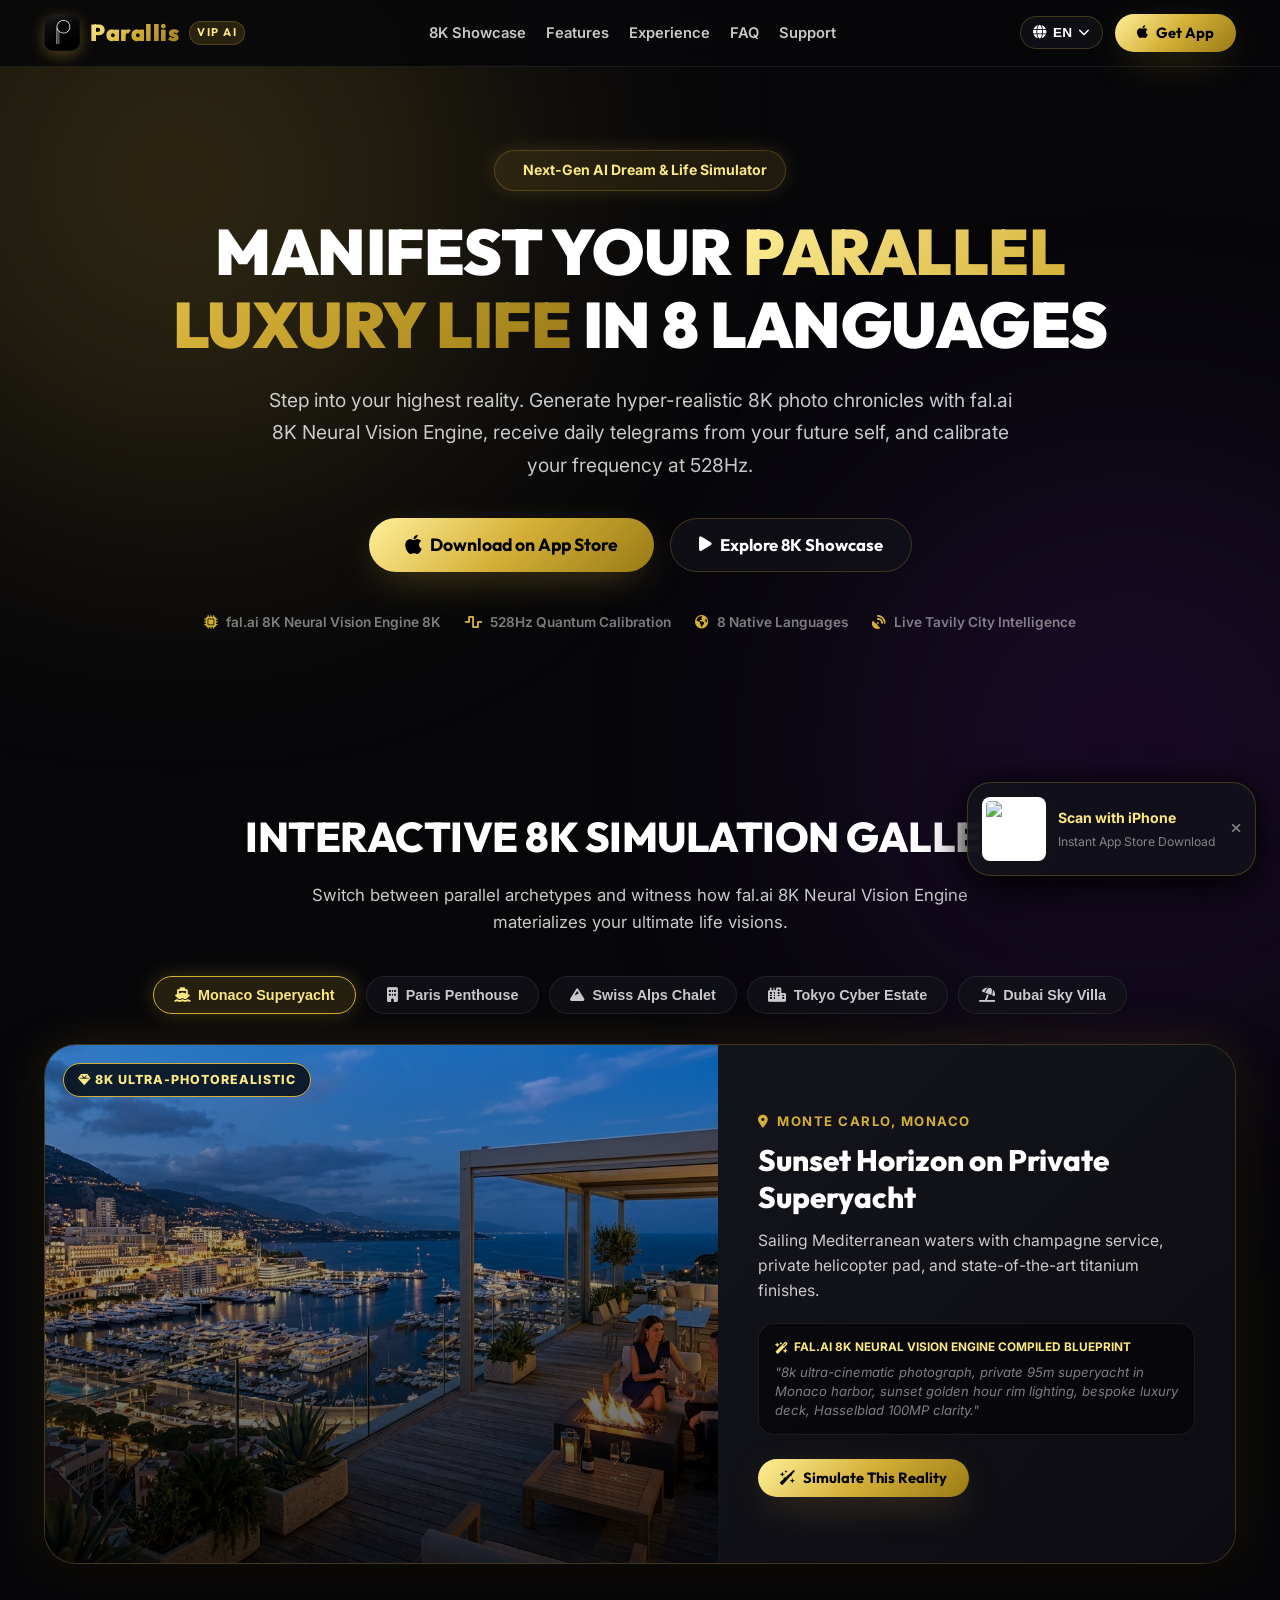
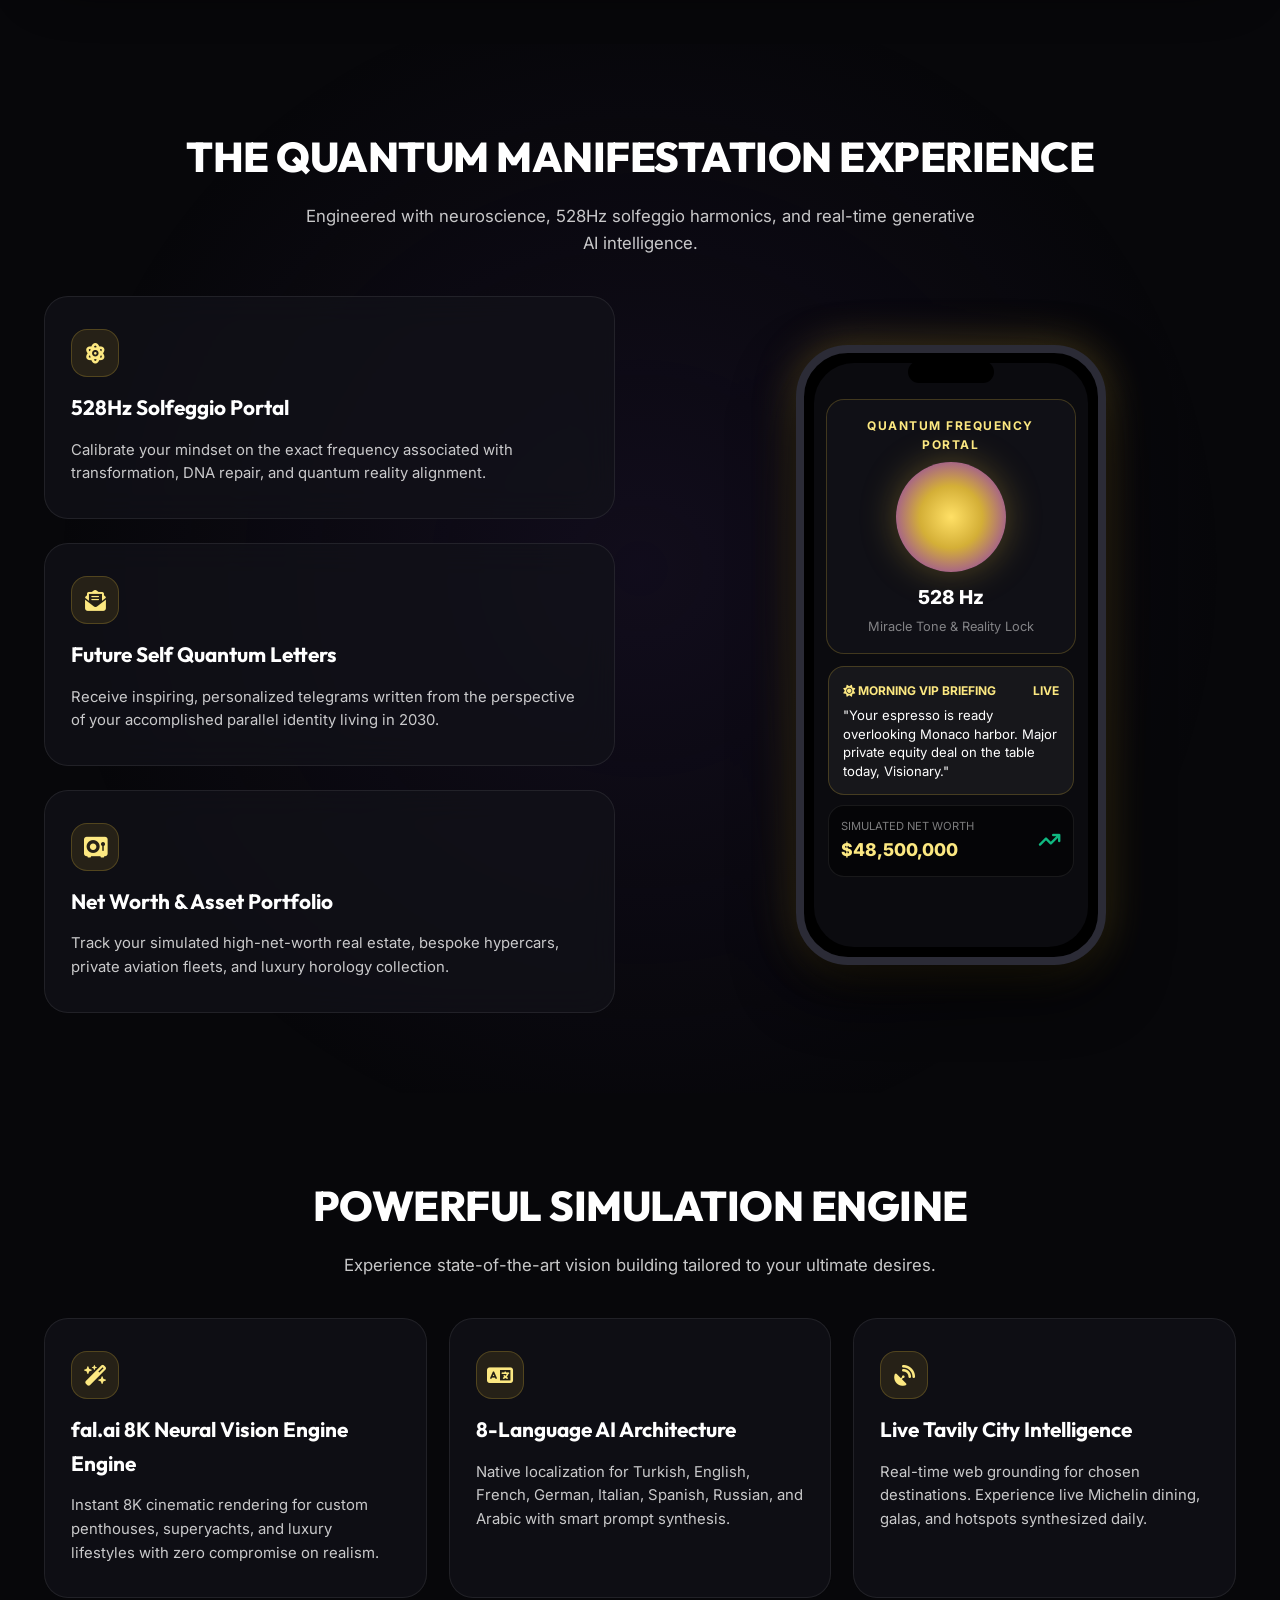
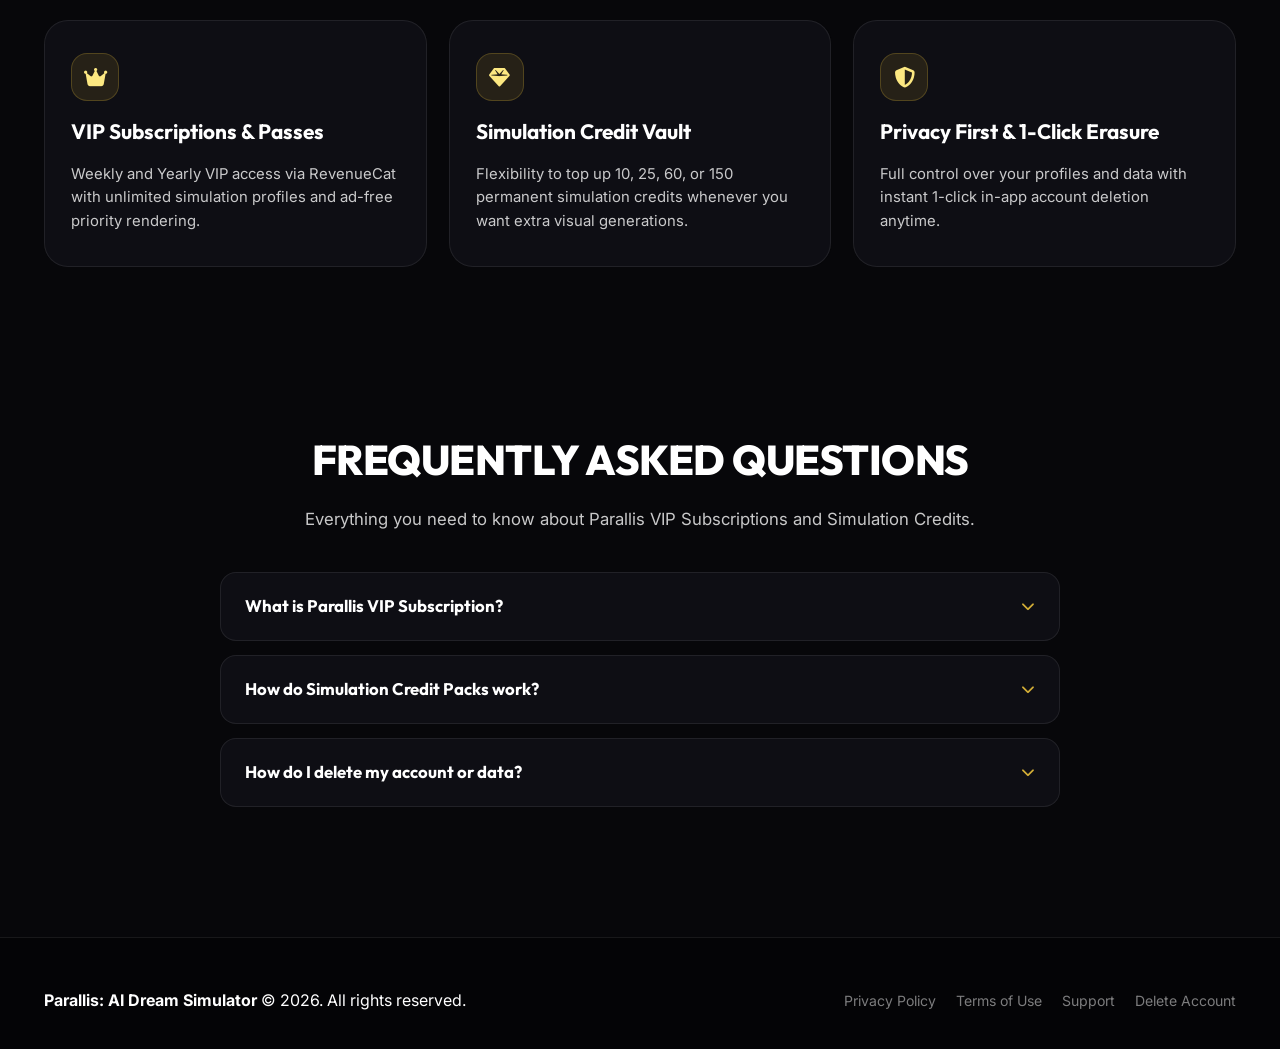
==== index.html @ acbfd2ad "fix(showcase): resolve unescaped quote syntax error and enable seamless 8K tab switching" ====
<!DOCTYPE html>
<html lang="en" id="html-root">
<head>
    <meta charset="UTF-8">
    <meta name="viewport" content="width=device-width, initial-scale=1.0">
    <meta name="tiktok-developers-site-verification" content="v9OdkHOTxzB3ZUgegV8G3WuGj8kKvDRr">
    <title>Parallis: AI Dream Simulator - Official Web Portal</title>
    <meta name="description" content="Parallis: AI Dream Simulator - Manifest your parallel luxury life in 8K using fal.ai 8K Neural Vision Engine, 528Hz quantum portal, and live city intelligence in 8 languages.">
    <link rel="stylesheet" href="style.css?v=5">
    <link rel="stylesheet" href="https://cdnjs.cloudflare.com/ajax/libs/font-awesome/6.4.0/css/all.min.css">
</head>
<body>

    <!-- 528Hz Interactive Quantum Canvas Background -->
    <canvas id="quantum-canvas"></canvas>

    <div class="bg-orb bg-orb-1"></div>
    <div class="bg-orb bg-orb-2"></div>

    <!-- Header Navigation -->
    <header>
        <div class="container">
            <div class="nav-wrapper">
                <a href="index.html" class="logo">
                    <img src="assets/images/app_icon.png" alt="Parallis Logo" class="logo-icon-img">
                    <span class="logo-badge">Parallis</span>
                    <span class="sub">VIP AI</span>
                </a>

                <ul class="nav-links">
                    <li><a href="#showcase" data-i18n="navShowcase">8K Showcase</a></li>
                    <li><a href="#features" data-i18n="navFeatures">Features</a></li>
                    <li><a href="#experience" data-i18n="navExperience">Experience</a></li>
                    <li><a href="#faq" data-i18n="navFaq">FAQ</a></li>
                    <li><a href="support.html" data-i18n="navSupport">Support</a></li>
                </ul>

                <div class="nav-right">
                    <!-- 8 Language Switcher Dropdown -->
                    <div class="lang-dropdown">
                        <button class="lang-btn" onclick="toggleLangMenu()" aria-label="Language Selector">
                            <i class="fa-solid fa-globe"></i>
                            <span id="current-lang-code">EN</span>
                            <i class="fa-solid fa-chevron-down" style="font-size: 0.72rem;"></i>
                        </button>
                        <div class="lang-menu" id="lang-menu">
                            <div class="lang-option" onclick="setLanguage('en')">🇺🇸 English</div>
                            <div class="lang-option" onclick="setLanguage('tr')">🇹🇷 Türkçe</div>
                            <div class="lang-option" onclick="setLanguage('fr')">🇫🇷 Français</div>
                            <div class="lang-option" onclick="setLanguage('de')">🇩🇪 Deutsch</div>
                            <div class="lang-option" onclick="setLanguage('it')">🇮🇹 Italiano</div>
                            <div class="lang-option" onclick="setLanguage('es')">🇪🇸 Español</div>
                            <div class="lang-option" onclick="setLanguage('ru')">🇷🇺 Русский</div>
                            <div class="lang-option" onclick="setLanguage('ar')">🇸🇦 العربية</div>
                        </div>
                    </div>

                    <a href="https://apps.apple.com/app/parallis/id6793040335" class="btn btn-gold">
                        <i class="fa-brands fa-apple"></i>
                        <span data-i18n="btnDownload">Get App</span>
                    </a>
                </div>
            </div>
        </div>
    </header>

    <!-- Hero Section -->
    <section class="hero">
        <div class="container">
            <div class="hero-badge">
                <i class="fa-solid fa-sparkles"></i>
                <span data-i18n="heroBadge">Next-Gen AI Dream & Life Simulator</span>
            </div>
            
            <h1>
                <span data-i18n="heroTitlePrefix">MANIFEST YOUR</span> 
                <span class="highlight" data-i18n="heroTitleHighlight">PARALLEL LUXURY LIFE</span> 
                <span data-i18n="heroTitleSuffix">IN 8 LANGUAGES</span>
            </h1>
            
            <p data-i18n="heroBody">
                Step into your highest reality. Generate hyper-realistic 8K photo chronicles with fal.ai 8K Neural Vision Engine, receive daily telegrams from your future self, and calibrate your frequency at 528Hz.
            </p>
            
            <div class="hero-cta-group">
                <a href="https://apps.apple.com/app/parallis/id6793040335" class="btn btn-gold" style="padding: 16px 36px; font-size: 1.1rem;">
                    <i class="fa-brands fa-apple" style="font-size: 1.4rem;"></i>
                    <span data-i18n="ctaDownload">Download on App Store</span>
                </a>
                <a href="#showcase" class="btn btn-glass" style="padding: 16px 28px; font-size: 1.05rem;">
                    <i class="fa-solid fa-play"></i>
                    <span data-i18n="ctaExplore">Explore 8K Showcase</span>
                </a>
            </div>

            <div class="hero-specs">
                <div class="spec-item">
                    <i class="fa-solid fa-microchip"></i>
                    <span>fal.ai 8K Neural Vision Engine 8K</span>
                </div>
                <div class="spec-item">
                    <i class="fa-solid fa-wave-square"></i>
                    <span data-i18n="specFrequency">528Hz Quantum Calibration</span>
                </div>
                <div class="spec-item">
                    <i class="fa-solid fa-earth-americas"></i>
                    <span data-i18n="specLanguages">8 Native Languages</span>
                </div>
                <div class="spec-item">
                    <i class="fa-solid fa-satellite-dish"></i>
                    <span data-i18n="specLive">Live Tavily City Intelligence</span>
                </div>
            </div>
        </div>
    </section>

    <!-- Interactive 8K AI Simulation Showcase -->
    <section id="showcase" class="section">
        <div class="container">
            <div class="section-title">
                <h2 data-i18n="showcaseHeading">INTERACTIVE 8K SIMULATION GALLERY</h2>
                <p data-i18n="showcaseSub">Switch between parallel archetypes and witness how fal.ai 8K Neural Vision Engine materializes your ultimate life visions.</p>
            </div>

            <!-- Showcase Tabs -->
            <div class="showcase-tabs">
                <button class="showcase-tab active" onclick="switchShowcase(0)">
                    <i class="fa-solid fa-ship"></i>
                    <span data-i18n="tabMonaco">Monaco Superyacht</span>
                </button>
                <button class="showcase-tab" onclick="switchShowcase(1)">
                    <i class="fa-solid fa-building"></i>
                    <span data-i18n="tabParis">Paris Penthouse</span>
                </button>
                <button class="showcase-tab" onclick="switchShowcase(2)">
                    <i class="fa-solid fa-mountain"></i>
                    <span data-i18n="tabSwiss">Swiss Alps Chalet</span>
                </button>
                <button class="showcase-tab" onclick="switchShowcase(3)">
                    <i class="fa-solid fa-city"></i>
                    <span data-i18n="tabTokyo">Tokyo Cyber Estate</span>
                </button>
                <button class="showcase-tab" onclick="switchShowcase(4)">
                    <i class="fa-solid fa-umbrella-beach"></i>
                    <span data-i18n="tabDubai">Dubai Sky Villa</span>
                </button>
            </div>

            <!-- Showcase Display Card -->
            <div class="showcase-display" id="showcase-display">
                <div class="showcase-image-wrapper">
                    <img id="showcase-img" src="assets/images/monaco_yacht.jpg" alt="8K Parallel Simulation">
                    <div class="showcase-image-overlay"></div>
                    <div class="showcase-badge-8k">
                        <i class="fa-solid fa-gem"></i> 8K ULTRA-PHOTOREALISTIC
                    </div>
                </div>

                <div class="showcase-content">
                    <div class="showcase-tag" id="showcase-tag">
                        <i class="fa-solid fa-location-dot"></i> <span>MONTE CARLO, MONACO</span>
                    </div>
                    <h3 id="showcase-title">Sunset Horizon on Private Superyacht</h3>
                    <p id="showcase-desc">Sailing Mediterranean waters with champagne service, private helicopter pad, and state-of-the-art titanium finishes.</p>
                    
                    <div class="showcase-prompt-box">
                        <div class="prompt-label">
                            <i class="fa-solid fa-wand-magic-sparkles"></i>
                            <span data-i18n="promptLabel">fal.ai 8K Neural Vision Engine Compiled Blueprint</span>
                        </div>
                        <div class="prompt-text" id="showcase-prompt">
                            "8k ultra-cinematic photograph, private 95m superyacht in Monaco harbor, sunset golden hour rim lighting, bespoke luxury deck, Hasselblad 100MP clarity."
                        </div>
                    </div>

                    <a href="https://apps.apple.com/app/parallis/id6793040335" class="btn btn-gold" style="align-self: flex-start;">
                        <i class="fa-solid fa-wand-sparkles"></i>
                        <span data-i18n="btnSimulateThis">Simulate This Reality</span>
                    </a>
                </div>
            </div>
        </div>
    </section>

    <!-- Experience & iPhone 16 Pro Mockup Section -->
    <section id="experience" class="section" style="background: radial-gradient(circle at center, rgba(30, 20, 50, 0.45) 0%, transparent 70%);">
        <div class="container">
            <div class="section-title">
                <h2 data-i18n="expHeading">THE QUANTUM MANIFESTATION EXPERIENCE</h2>
                <p data-i18n="expSub">Engineered with neuroscience, 528Hz solfeggio harmonics, and real-time generative AI intelligence.</p>
            </div>

            <div class="mockup-grid">
                <!-- Left Details -->
                <div class="mockup-info">
                    <div class="glass-card" style="margin-bottom: 24px;">
                        <div class="card-icon"><i class="fa-solid fa-atom"></i></div>
                        <h3 data-i18n="exp1Title">528Hz Solfeggio Portal</h3>
                        <p data-i18n="exp1Body">Calibrate your mindset on the exact frequency associated with transformation, DNA repair, and quantum reality alignment.</p>
                    </div>

                    <div class="glass-card" style="margin-bottom: 24px;">
                        <div class="card-icon"><i class="fa-solid fa-envelope-open-text"></i></div>
                        <h3 data-i18n="exp2Title">Future Self Quantum Letters</h3>
                        <p data-i18n="exp2Body">Receive inspiring, personalized telegrams written from the perspective of your accomplished parallel identity living in 2030.</p>
                    </div>

                    <div class="glass-card">
                        <div class="card-icon"><i class="fa-solid fa-vault"></i></div>
                        <h3 data-i18n="exp3Title">Net Worth & Asset Portfolio</h3>
                        <p data-i18n="exp3Body">Track your simulated high-net-worth real estate, bespoke hypercars, private aviation fleets, and luxury horology collection.</p>
                    </div>
                </div>

                <!-- Right iPhone 16 Pro Mockup Frame -->
                <div class="mockup-phone">
                    <div class="mockup-island"></div>
                    <div class="mockup-screen">
                        <div class="mockup-ui-card">
                            <div style="font-size: 0.75rem; font-weight: 700; color: var(--gold-light); letter-spacing: 1.5px; text-transform: uppercase;">
                                QUANTUM FREQUENCY PORTAL
                            </div>
                            <div class="mockup-portal-orb"></div>
                            <div style="font-size: 1.2rem; font-weight: 800; color: #FFFFFF; margin-top: 10px;">
                                528 Hz
                            </div>
                            <div style="font-size: 0.8rem; color: var(--text-muted); margin-top: 4px;">
                                Miracle Tone & Reality Lock
                            </div>
                        </div>

                        <div style="margin: 0 14px; background: rgba(255,255,255,0.05); border-radius: 16px; padding: 14px; border: 1px solid var(--border-gold);">
                            <div style="display: flex; align-items: center; justify-content: space-between; font-size: 0.75rem; color: var(--gold-light); font-weight: 700;">
                                <span><i class="fa-solid fa-sun"></i> MORNING VIP BRIEFING</span>
                                <span>LIVE</span>
                            </div>
                            <div style="font-size: 0.82rem; color: #FFFFFF; margin-top: 6px; line-height: 1.4;">
                                "Your espresso is ready overlooking Monaco harbor. Major private equity deal on the table today, Visionary."
                            </div>
                        </div>

                        <div style="margin: 10px 14px 0; background: rgba(0,0,0,0.5); border-radius: 16px; padding: 12px; border: 1px solid var(--border-subtle); display: flex; align-items: center; justify-content: space-between;">
                            <div>
                                <div style="font-size: 0.7rem; color: var(--text-muted);">SIMULATED NET WORTH</div>
                                <div style="font-size: 1.1rem; font-weight: 800; color: var(--gold-light);">$48,500,000</div>
                            </div>
                            <i class="fa-solid fa-arrow-trend-up" style="color: #10B981; font-size: 1.2rem;"></i>
                        </div>
                    </div>
                </div>
            </div>
        </div>
    </section>

    <!-- Features Bento Grid -->
    <section id="features" class="section">
        <div class="container">
            <div class="section-title">
                <h2 data-i18n="featuresHeading">POWERFUL SIMULATION ENGINE</h2>
                <p data-i18n="featuresSub">Experience state-of-the-art vision building tailored to your ultimate desires.</p>
            </div>

            <div class="bento-grid">
                <div class="glass-card">
                    <div class="card-icon"><i class="fa-solid fa-wand-magic-sparkles"></i></div>
                    <h3 data-i18n="f1Title">fal.ai 8K Neural Vision Engine Engine</h3>
                    <p data-i18n="f1Body">Instant 8K cinematic rendering for custom penthouses, superyachts, and luxury lifestyles with zero compromise on realism.</p>
                </div>

                <div class="glass-card">
                    <div class="card-icon"><i class="fa-solid fa-language"></i></div>
                    <h3 data-i18n="f2Title">8-Language AI Architecture</h3>
                    <p data-i18n="f2Body">Native localization for Turkish, English, French, German, Italian, Spanish, Russian, and Arabic with smart prompt synthesis.</p>
                </div>

                <div class="glass-card">
                    <div class="card-icon"><i class="fa-solid fa-satellite-dish"></i></div>
                    <h3 data-i18n="f3Title">Live Tavily City Intelligence</h3>
                    <p data-i18n="f3Body">Real-time web grounding for chosen destinations. Experience live Michelin dining, galas, and hotspots synthesized daily.</p>
                </div>

                <div class="glass-card">
                    <div class="card-icon"><i class="fa-solid fa-crown"></i></div>
                    <h3 data-i18n="f4Title">VIP Subscriptions & Passes</h3>
                    <p data-i18n="f4Body">Weekly and Yearly VIP access via RevenueCat with unlimited simulation profiles and ad-free priority rendering.</p>
                </div>

                <div class="glass-card">
                    <div class="card-icon"><i class="fa-solid fa-gem"></i></div>
                    <h3 data-i18n="f5Title">Simulation Credit Vault</h3>
                    <p data-i18n="f5Body">Flexibility to top up 10, 25, 60, or 150 permanent simulation credits whenever you want extra visual generations.</p>
                </div>

                <div class="glass-card">
                    <div class="card-icon"><i class="fa-solid fa-shield-halved"></i></div>
                    <h3 data-i18n="f6Title">Privacy First & 1-Click Erasure</h3>
                    <p data-i18n="f6Body">Full control over your profiles and data with instant 1-click in-app account deletion anytime.</p>
                </div>
            </div>
        </div>
    </section>

    <!-- FAQ Accordion -->
    <section id="faq" class="section">
        <div class="container">
            <div class="section-title">
                <h2 data-i18n="faqHeading">FREQUENTLY ASKED QUESTIONS</h2>
                <p data-i18n="faqSub">Everything you need to know about Parallis VIP Subscriptions and Simulation Credits.</p>
            </div>

            <div class="faq-list">
                <div class="faq-item" onclick="toggleFaq(this)">
                    <div class="faq-question">
                        <span data-i18n="q1">What is Parallis VIP Subscription?</span>
                        <i class="fa-solid fa-chevron-down faq-icon"></i>
                    </div>
                    <div class="faq-answer" data-i18n="a1">
                        Parallis VIP unlocks unlimited simulation profiles, ad-free experience, priority AI rendering with fal.ai 8K Neural Vision Engine, and exclusive luxury story text packs. Subscriptions auto-renew weekly or yearly and can be cancelled anytime via your Apple ID Settings.
                    </div>
                </div>

                <div class="faq-item" onclick="toggleFaq(this)">
                    <div class="faq-question">
                        <span data-i18n="q2">How do Simulation Credit Packs work?</span>
                        <i class="fa-solid fa-chevron-down faq-icon"></i>
                    </div>
                    <div class="faq-answer" data-i18n="a2">
                        Credit packs (10, 25, 60, or 150 credits) are consumable top-ups that never expire. You can use them anytime to produce extra high-resolution 8K AI vision scenes.
                    </div>
                </div>

                <div class="faq-item" onclick="toggleFaq(this)">
                    <div class="faq-question">
                        <span data-i18n="q3">How do I delete my account or data?</span>
                        <i class="fa-solid fa-chevron-down faq-icon"></i>
                    </div>
                    <div class="faq-answer" data-i18n="a3">
                        You can delete your account and all associated profiles instantly in the app under Profile -> Delete Account, or submit a request on our Delete Account web page.
                    </div>
                </div>
            </div>
        </div>
    </section>

    <!-- Desktop QR Code Scanner Widget -->
    <div class="qr-floating-box" id="qr-box">
        <img src="https://api.qrserver.com/v1/create-qr-code/?size=150x150&data=https://apps.apple.com/app/parallis/id6793040335" alt="App Store QR" class="qr-code-img">
        <div class="qr-info">
            <h4 data-i18n="qrHeading">Scan with iPhone</h4>
            <p data-i18n="qrSub">Instant App Store Download</p>
        </div>
        <div class="qr-close" onclick="document.getElementById('qr-box').style.display='none'"><i class="fa-solid fa-xmark"></i></div>
    </div>

    <!-- Footer -->
    <footer>
        <div class="container">
            <div class="footer-wrapper">
                <div>
                    <strong>Parallis: AI Dream Simulator</strong> &copy; 2026. All rights reserved.
                </div>

                <ul class="footer-links">
                    <li><a href="privacy.html" data-i18n="navPrivacy">Privacy Policy</a></li>
                    <li><a href="terms.html" data-i18n="navTerms">Terms of Use</a></li>
                    <li><a href="support.html" data-i18n="navSupport">Support</a></li>
                    <li><a href="delete-account.html" data-i18n="navDelete">Delete Account</a></li>
                </ul>
            </div>
        </div>
    </footer>

    <!-- Interactive Scripts & 8 Languages Matrix -->
    <script>
        // Localized 8K Showcase Data across 8 Languages
        const localizedShowcase = {
            "en": [
                        {
                                    "img": "assets/images/monaco_yacht.jpg",
                                    "tag": "MONTE CARLO, MONACO",
                                    "title": "Sunset Horizon on Private Superyacht",
                                    "desc": "Sailing Mediterranean waters with champagne service, private helicopter pad, and state-of-the-art titanium finishes.",
                                    "prompt": "\"8k ultra-cinematic photograph, private 95m superyacht in Monaco harbor, sunset golden hour rim lighting, bespoke luxury deck, Hasselblad 100MP clarity.\""
                        },
                        {
                                    "img": "assets/images/paris_penthouse.jpg",
                                    "tag": "PARIS, FRANCE",
                                    "title": "Eiffel View Penthouse Terrace",
                                    "desc": "Waking up to panoramic Parisian rooftop horizons, custom marble fireplaces, and bespoke designer furniture.",
                                    "prompt": "\"8k architectural masterpiece, luxury penthouse terrace overlooking Eiffel tower at dusk, warm ambient interior illumination, hyper-realistic fal.ai detail.\""
                        },
                        {
                                    "img": "assets/images/swiss_chalet.jpg",
                                    "tag": "ZERMATT, SWITZERLAND",
                                    "title": "Matterhorn Peak Private Alpine Chalet",
                                    "desc": "Cozy wood-fired hearths, infinity hot tub overlooking snowy alpine peaks, and private ski-in helicopter hangar.",
                                    "prompt": "\"8k photorealistic alpine estate in Zermatt, glowing glass architecture against snowy Matterhorn mountain, ultra-crisp atmospheric mist.\""
                        },
                        {
                                    "img": "assets/images/tokyo_estate.jpg",
                                    "tag": "SHIBUYA, TOKYO",
                                    "title": "Cyberpunk Tech Founder Sky Suite",
                                    "desc": "Floor-to-ceiling glass looking down onto vibrant Tokyo neon lights, high-frequency quantum workstations, and minimalist bonsai zen gardens.",
                                    "prompt": "\"8k futuristic penthouse in Tokyo skyline, neon reflections on wet glass, luxury minimalist billionaire interior, sharp Hasselblad color science.\""
                        },
                        {
                                    "img": "assets/images/dubai_villa.jpg",
                                    "tag": "PALM JUMEIRAH, DUBAI",
                                    "title": "Ultra-Luxury Waterfront Sky Estate",
                                    "desc": "Private white sand coastline, cantilevered infinity pools, and rare supercar showroom built into the living pavilion.",
                                    "prompt": "\"8k ultra-luxury Palm Jumeirah villa, crystal blue gulf waters, modern organic architecture, golden sun reflections, 100MP photorealism.\""
                        }
            ],
            "tr": [
                        {
                                    "img": "assets/images/monaco_yacht.jpg",
                                    "tag": "MONTE CARLO, MONAKO",
                                    "title": "Özel Süperyatta Gün Batımı Seyri",
                                    "desc": "Akdeniz sularında özel helikopter pisti, şampanya servisi ve titanyum işçilikle donatılmış lüks süperyat yolculuğu.",
                                    "prompt": "\"8k ultra-sinematik fotoğraf, Monako limanında 95 metrelik özel süperyat, altın saat gün batımı ışığı, fal.ai 8K Sinematik Motoru kusursuzluğu.\""
                        },
                        {
                                    "img": "assets/images/paris_penthouse.jpg",
                                    "tag": "PARİS, FRANSA",
                                    "title": "Eyfel Manzaralı Çatı Katı Terası",
                                    "desc": "Paris silüetine uyanan panoramik çatı katı, özel mermer şömineler ve kişiye özel tasarım mobilyalar.",
                                    "prompt": "\"8k mimari şaheser, gün batımında Eyfel kulesine bakan lüks penthouse terası, sıcak iç aydınlatma, fal.ai ultra detay.\""
                        },
                        {
                                    "img": "assets/images/swiss_chalet.jpg",
                                    "tag": "ZERMATT, İSVİÇRE",
                                    "title": "Matterhorn Zirvesi Özel Alpler Şatosu",
                                    "desc": "Karlı zirvelere bakan sonsuzluk jakuzisi, sıcak şömine salonu ve helikopter iniş pistli özel kış köşkü.",
                                    "prompt": "\"8k foto-gerçekçi Zermatt dağ köşkü, karlı Matterhorn dağı manzaralı parıldayan cam mimari, kristal berraklık.\""
                        },
                        {
                                    "img": "assets/images/tokyo_estate.jpg",
                                    "tag": "SHIBUYA, TOKYO",
                                    "title": "Teknoloji Lideri Siber Rezidansı",
                                    "desc": "Tokyo neon ışıklarına bakan cam kule, yüksek frekanslı çalışma istasyonları ve minimalist zen bahçeleri.",
                                    "prompt": "\"8k fütüristik Tokyo penthouse dairesi, ıslak camda neon yansımaları, lüks minimalist milyarder iç mekanı.\""
                        },
                        {
                                    "img": "assets/images/dubai_villa.jpg",
                                    "tag": "PALM JUMEIRAH, DUBAİ",
                                    "title": "Sahil Kıyısında Ultra-Lüks Sky Villa",
                                    "desc": "Özel beyaz kum sahili, cam tabanlı sonsuzluk havuzları ve salona entegre süper araba vitrini.",
                                    "prompt": "\"8k ultra-lüks Palm Jumeirah villası, berrak turkuaz körfez suları, modern organik mimari, 100MP netlik.\""
                        }
            ],
            "fr": [
                        {
                                    "img": "assets/images/monaco_yacht.jpg",
                                    "tag": "MONTE CARLO, MONACO",
                                    "title": "Coucher de Soleil sur Superyacht Privé",
                                    "desc": "Navigation en Méditerranée avec héliport privé, service de champagne et finitions en titane sur mesure.",
                                    "prompt": "\"8k photographie ultra-cinématographique, superyacht de 95 m dans le port de Monaco, lumière dorée au coucher du soleil.\""
                        },
                        {
                                    "img": "assets/images/paris_penthouse.jpg",
                                    "tag": "PARIS, FRANCE",
                                    "title": "Terrasse Penthouse Vue Tour Eiffel",
                                    "desc": "Réveil face aux toits de Paris, cheminées en marbre et mobilier design d'exception.",
                                    "prompt": "\"8k chef-d'œuvre architectural, terrasse penthouse de luxe dominant la tour Eiffel au crépuscule, détails fal.ai.\""
                        },
                        {
                                    "img": "assets/images/swiss_chalet.jpg",
                                    "tag": "ZERMATT, SUISSE",
                                    "title": "Chalet Alpin Privé au Mont Cervin",
                                    "desc": "Jacuzzi à débordement face aux sommets enneigés, feu de bois chaleureux et héliport privé.",
                                    "prompt": "\"8k domaine alpin photoréaliste à Zermatt, architecture de verre scintillante devant le mont Cervin.\""
                        },
                        {
                                    "img": "assets/images/tokyo_estate.jpg",
                                    "tag": "SHIBUYA, TOKYO",
                                    "title": "Sky Suite Fondateur Cyberpunk",
                                    "desc": "Baies vitrées panoramiques sur les néons de Tokyo, stations quantiques et jardins zen minimalistes.",
                                    "prompt": "\"8k penthouse futuriste à Tokyo, reflets néon sur verre mouillé, design intérieur milliardaire ultra-épuré.\""
                        },
                        {
                                    "img": "assets/images/dubai_villa.jpg",
                                    "tag": "PALM JUMEIRAH, DUBAÏ",
                                    "title": "Domaine Céleste Ultra-Luxe en Front de Mer",
                                    "desc": "Plage privée de sable blanc, piscines à débordement suspendues et showroom pour supercars intégré.",
                                    "prompt": "\"8k villa ultra-luxe Palm Jumeirah, eaux turquoise cristallines, architecture organique moderne.\""
                        }
            ],
            "de": [
                        {
                                    "img": "assets/images/monaco_yacht.jpg",
                                    "tag": "MONTE CARLO, MONACO",
                                    "title": "Sonnenuntergang auf Privater Superyacht",
                                    "desc": "Kreuzfahrt im Mittelmeer mit Champagnerservice, Hubschrauberlandeplatz und maßgefertigten Titan-Details.",
                                    "prompt": "\"8k ultra-kinematische Fotografie, 95-Meter-Superyacht im Hafen von Monaco, goldenes Abendlicht.\""
                        },
                        {
                                    "img": "assets/images/paris_penthouse.jpg",
                                    "tag": "PARIS, FRANKREICH",
                                    "title": "Penthouse-Terrasse mit Eiffelturmblick",
                                    "desc": "Aufwachen mit Panoramablick über die Dächer von Paris, Marmorkaminen und exklusiven Designermöbeln.",
                                    "prompt": "\"8k architektonisches Meisterwerk, Luxus-Penthouse mit Blick auf den Eiffelturm in der Dämmerung.\""
                        },
                        {
                                    "img": "assets/images/swiss_chalet.jpg",
                                    "tag": "ZERMATT, SCHWEIZ",
                                    "title": "Privates Alpenchalet am Matterhorn",
                                    "desc": "Infinity-Whirlpool mit Blick auf verschneite Alpengipfel, offener Kamin und privater Helikopterhangar.",
                                    "prompt": "\"8k fotorealistisches Alpenanwesen in Zermatt, leuchtende Glasarchitektur vor dem verschneiten Matterhorn.\""
                        },
                        {
                                    "img": "assets/images/tokyo_estate.jpg",
                                    "tag": "SHIBUYA, TOKIO",
                                    "title": "Cyberpunk Tech-Gründer Sky Suite",
                                    "desc": "Bodentiefe Fenster mit Blick auf die Neonlichter Tokios, Quanten-Workstations und minimalistische Zen-Gärten.",
                                    "prompt": "\"8k futuristisches Penthouse in der Skyline von Tokio, Neonreflexionen auf nassem Glas, Milliardärs-Interieur.\""
                        },
                        {
                                    "img": "assets/images/dubai_villa.jpg",
                                    "tag": "PALM JUMEIRAH, DUBAI",
                                    "title": "Ultra-Luxus Sky-Anwesen am Wasser",
                                    "desc": "Privater weißer Sandstrand, freitragende Infinity-Pools und integrierter Supersportwagen-Showroom.",
                                    "prompt": "\"8k Ultra-Luxus-Villa auf Palm Jumeirah, kristallklares Wasser, moderne organische Architektur.\""
                        }
            ],
            "it": [
                        {
                                    "img": "assets/images/monaco_yacht.jpg",
                                    "tag": "MONTE CARLO, MONACO",
                                    "title": "Tramonto su Superyacht Privato",
                                    "desc": "Navigazione nel Mediterraneo con servizio champagne, eliporto privato e dettagli in titanio su misura.",
                                    "prompt": "\"8k fotografia ultra-cinematografica, superyacht di 95 metri nel porto di Monaco, luce dorata del tramonto.\""
                        },
                        {
                                    "img": "assets/images/paris_penthouse.jpg",
                                    "tag": "PARIGI, FRANCIA",
                                    "title": "Terrazza Attico Vista Torre Eiffel",
                                    "desc": "Risveglio con vista panoramica sui tetti parigini, caminetti in marmo e arredi firmati su misura.",
                                    "prompt": "\"8k capolavoro architettonico, terrazza attico di lusso affacciata sulla Torre Eiffel al crepuscolo.\""
                        },
                        {
                                    "img": "assets/images/swiss_chalet.jpg",
                                    "tag": "ZERMATT, SVIZZERA",
                                    "title": "Chalet Alpino Privato al Cervino",
                                    "desc": "Idromassaggio a sfioro sulle vette innevate, camino a legna e hangar privato per elicotteri.",
                                    "prompt": "\"8k tenuta alpina fotorealistica a Zermatt, architettura in vetro scintillante davanti al Cervino.\""
                        },
                        {
                                    "img": "assets/images/tokyo_estate.jpg",
                                    "tag": "SHIBUYA, TOKYO",
                                    "title": "Sky Suite Cyberpunk Tech Founder",
                                    "desc": "Vetri a tutta altezza sulle luci al neon di Tokyo, postazioni quantistiche e giardini zen minimalisti.",
                                    "prompt": "\"8k attico futuristico nello skyline di Tokyo, riflessi al neon su vetro bagnato, interni di lusso.\""
                        },
                        {
                                    "img": "assets/images/dubai_villa.jpg",
                                    "tag": "PALM JUMEIRAH, DUBAI",
                                    "title": "Tenuta Sky Ultra-Lusso Fronte Mare",
                                    "desc": "Spiaggia privata di sabbia bianca, piscine a sfioro a sbalzo e showroom per supercar integrato.",
                                    "prompt": "\"8k villa ultra-lusso Palm Jumeirah, acque cristalline del golfo, architettura organica moderna.\""
                        }
            ],
            "es": [
                        {
                                    "img": "assets/images/monaco_yacht.jpg",
                                    "tag": "MONTE CARLO, MÓNACO",
                                    "title": "Atardecer en Superyate Privado",
                                    "desc": "Navegación por el Mediterráneo con servicio de champán, helipuerto privado y acabados de titanio personalizados.",
                                    "prompt": "\"8k fotografía ultra-cinematográfica, superyate de 95m en el puerto de Mónaco, luz dorada al atardecer.\""
                        },
                        {
                                    "img": "assets/images/paris_penthouse.jpg",
                                    "tag": "PARÍS, FRANCIA",
                                    "title": "Terraza Ático con Vista a la Torre Eiffel",
                                    "desc": "Amanecer con vistas panorámicas a los tejados parisinos, chimeneas de mármol y muebles de diseño exclusivo.",
                                    "prompt": "\"8k obra maestra arquitectónica, terraza de ático de lujo con vistas a la Torre Eiffel al anochecer.\""
                        },
                        {
                                    "img": "assets/images/swiss_chalet.jpg",
                                    "tag": "ZERMATT, SUIZA",
                                    "title": "Chalet Alpino Privado en el Matterhorn",
                                    "desc": "Jacuzzi infinito con vistas a cumbres nevadas, cálida chimenea de leña y hangar privado de helicópteros.",
                                    "prompt": "\"8k propiedad alpina fotorrealista en Zermatt, arquitectura de cristal brillante frente al Matterhorn.\""
                        },
                        {
                                    "img": "assets/images/tokyo_estate.jpg",
                                    "tag": "SHIBUYA, TOKIO",
                                    "title": "Sky Suite Cyberpunk para Fundadores Tech",
                                    "desc": "Ventanales de suelo a techo sobre las luces de neón de Tokio, estaciones cuánticas y jardines zen minimalistas.",
                                    "prompt": "\"8k ático futurista en el horizonte de Tokio, reflejos de neón en cristal mojado, interiorismo multimillonario.\""
                        },
                        {
                                    "img": "assets/images/dubai_villa.jpg",
                                    "tag": "PALM JUMEIRAH, DUBÁI",
                                    "title": "Sky Estate de Ultra-Lujo Frente al Mar",
                                    "desc": "Playa privada de arena blanca, piscinas infinitas voladizas y sala de exposición de superdeportivos integrada.",
                                    "prompt": "\"8k villa de ultra-lujo en Palm Jumeirah, aguas cristalinas del golfo, arquitectura orgánica moderna.\""
                        }
            ],
            "ru": [
                        {
                                    "img": "assets/images/monaco_yacht.jpg",
                                    "tag": "МОНТЕ-КАРЛО, МОНАКО",
                                    "title": "Закат на частной суперъяхте",
                                    "desc": "Круиз по Средиземному морю с шампанским, вертолетной площадкой и титановой отделкой ручной работы.",
                                    "prompt": "\"8k ультра-кинематографичная фотография, 95-метровая суперъяхта в гавани Монако, золотой закатный свет.\""
                        },
                        {
                                    "img": "assets/images/paris_penthouse.jpg",
                                    "tag": "ПАРИЖ, ФРАНЦИЯ",
                                    "title": "Терраса пентхауса с видом на Эйфелеву башню",
                                    "desc": "Панорама парижских крыш на рассвете, мраморные камины и эксклюзивная дизайнерская мебель.",
                                    "prompt": "\"8k архитектурный шедевр, роскошная терраса с видом на Эйфелеву башню в сумерках, детализация fal.ai.\""
                        },
                        {
                                    "img": "assets/images/swiss_chalet.jpg",
                                    "tag": "ЦЕРМАТТ, ШВЕЙЦАРИЯ",
                                    "title": "Альпийское шале с видом на Маттерхорн",
                                    "desc": "Панорамное джакузи с видом на заснеженные пики, уютный дровяной камин и вертолетный ангар.",
                                    "prompt": "\"8k фотореалистичное альпийское поместье в Церматте, стеклянная архитектура на фоне горы Маттерхорн.\""
                        },
                        {
                                    "img": "assets/images/tokyo_estate.jpg",
                                    "tag": "СИБУЯ, ТОКИО",
                                    "title": "Киберпанк скай-сьют IT-лидера",
                                    "desc": "Панорамные окна на неоновый Токио, квантовые рабочие станции и минималистичный сад камней дзен.",
                                    "prompt": "\"8k футуристичный пентхаус в Токио, отражения неона на мокром стекле, роскошный интерьер миллиардера.\""
                        },
                        {
                                    "img": "assets/images/dubai_villa.jpg",
                                    "tag": "ПАЛЬМА ДЖУМЕЙРА, ДУБАЙ",
                                    "title": "Ультрароскошное поместье на берегу залива",
                                    "desc": "Частный пляж с белым песком, консольные пейзажные бассейны и встроенный подиум для суперкаров.",
                                    "prompt": "\"8k ультрароскошная вилла на Palm Jumeirah, кристальные воды залива, современная биоморфная архитектура.\""
                        }
            ],
            "ar": [
                        {
                                    "img": "assets/images/monaco_yacht.jpg",
                                    "tag": "مونتي كارلو، موناكو",
                                    "title": "غروب الشمس على متن يخت فائق خاص",
                                    "desc": "إبحار في مياه البحر الأبيض المتوسط مع مهبط مروحيات خاص وخدمة كبار الشخصيات وتشطيبات تيتانيوم فاخرة.",
                                    "prompt": "\"8k لقطة سينمائية فائقة، يخت فائق بطول 95 متراً في ميناء موناكو، إضاءة ذهبية ساحرة لغروب الشمس.\""
                        },
                        {
                                    "img": "assets/images/paris_penthouse.jpg",
                                    "tag": "باريس، فرنسا",
                                    "title": "شرفة بنتهاوس بإطلالة برج إيفل",
                                    "desc": "استيقاظ بانورامي على أفق باريس مع مدافئ رخامية مخصصة وأثاث مصمم خصيصاً.",
                                    "prompt": "\"8k تحفة معمارية، شرفة بنتهاوس فاخرة تطل على برج إيفل وقت الغسق، تفاصيل fal.ai فائقة الواقعية.\""
                        },
                        {
                                    "img": "assets/images/swiss_chalet.jpg",
                                    "tag": "زيرمات، سويسرا",
                                    "title": "شاليه ألب خاص في قمة ماترهورن",
                                    "desc": "جاكوزي لا متناهٍ يطل على القمم المغطاة بالثلوج، ومدفأة حطب دافئة ومهبط مروحيات خاص للتزلج.",
                                    "prompt": "\"8k قصر جبلي فوتوغرافي في زيرمات، هندسة زجاجية متألقة أمام جبل ماترهورن الثلجي.\""
                        },
                        {
                                    "img": "assets/images/tokyo_estate.jpg",
                                    "tag": "شيبويا، طوكيو",
                                    "title": "جناح سماوي سيبراني لمؤسس التكنولوجيا",
                                    "desc": "نوافذ زجاجية ممتدة على أضواء نيون طوكيو، ومحطات عمل كمومية، وحدائق زن يابانية مصغرة.",
                                    "prompt": "\"8k بنتهاوس مستقبلي في أفق طوكيو، انعكاسات نيون على الزجاج، تصميم داخلي فاره للمليارديرات.\""
                        },
                        {
                                    "img": "assets/images/dubai_villa.jpg",
                                    "tag": "نخلة جميرا، دبي",
                                    "title": "قصر سماوي فائق الفخامة على الواجهة البحرية",
                                    "desc": "شاطئ رملي أبيض خاص، ومسابح لا متناهية معلقة، ومعرض سيارات خارقة مدمج في الصالون الرئيسي.",
                                    "prompt": "\"8k فيلا فائقة الفخامة في نخلة جميرا، مياه خليج فيروزية صافية، هندسة معمارية عضوية حديثة.\""
                        }
            ]
};

        let currentShowcaseIndex = 0;

        function getActiveLang() {
            return document.getElementById('html-root').getAttribute('lang') || 'en';
        }

        function switchShowcase(index) {
            currentShowcaseIndex = index;
            const tabs = document.querySelectorAll('.showcase-tab');
            tabs.forEach((tab, i) => {
                if (i === index) tab.classList.add('active');
                else tab.classList.remove('active');
            });

            const lang = getActiveLang();
            const list = localizedShowcase[lang] || localizedShowcase['en'];
            const data = list[index];

            const imgEl = document.getElementById('showcase-img');
            imgEl.style.opacity = '0';
            setTimeout(() => {
                imgEl.src = data.img;
                document.getElementById('showcase-tag').innerHTML = `<i class="fa-solid fa-location-dot"></i> <span>${data.tag}</span>`;
                document.getElementById('showcase-title').innerText = data.title;
                document.getElementById('showcase-desc').innerText = data.desc;
                document.getElementById('showcase-prompt').innerText = data.prompt;
                imgEl.style.opacity = '1';
            }, 180);
        }

        for (let i = 0; i < 45; i++) {
            particles.push(new QuantumParticle());
        }

        function animateCanvas() {
            ctx.clearRect(0, 0, width, height);
            for (let i = 0; i < particles.length; i++) {
                particles[i].update();
                particles[i].draw();
                for (let j = i + 1; j < particles.length; j++) {
                    const dx = particles[i].x - particles[j].x;
                    const dy = particles[i].y - particles[j].y;
                    const dist = Math.sqrt(dx * dx + dy * dy);
                    if (dist < 130) {
                        ctx.beginPath();
                        ctx.moveTo(particles[i].x, particles[i].y);
                        ctx.lineTo(particles[j].x, particles[j].y);
                        ctx.strokeStyle = `rgba(212, 175, 55, ${0.15 * (1 - dist / 130)})`;
                        ctx.lineWidth = 0.75;
                        ctx.stroke();
                    }
                }
            }
            requestAnimationFrame(animateCanvas);
        }
        animateCanvas();

        // 8 Languages Dictionary
        const translations = {
            en: {
                navShowcase: "8K Showcase", navFeatures: "Features", navExperience: "Experience", navFaq: "FAQ", navSupport: "Support", navPrivacy: "Privacy Policy", navTerms: "Terms of Use", navDelete: "Delete Account",
                btnDownload: "Get App", heroBadge: "Next-Gen AI Dream & Life Simulator",
                heroTitlePrefix: "MANIFEST YOUR", heroTitleHighlight: "PARALLEL LUXURY LIFE", heroTitleSuffix: "IN 8 LANGUAGES",
                heroBody: "Step into your highest reality. Generate hyper-realistic 8K photo chronicles with fal.ai 8K Neural Vision Engine, receive daily telegrams from your future self, and calibrate your frequency at 528Hz.",
                ctaDownload: "Download on App Store", ctaExplore: "Explore 8K Showcase",
                specFrequency: "528Hz Quantum Calibration", specLanguages: "8 Native Languages", specLive: "Live Tavily City Intelligence",
                showcaseHeading: "INTERACTIVE 8K SIMULATION GALLERY", showcaseSub: "Switch between parallel archetypes and witness how fal.ai 8K Neural Vision Engine materializes your ultimate life visions.",
                tabMonaco: "Monaco Superyacht", tabParis: "Paris Penthouse", tabSwiss: "Swiss Alps Chalet", tabTokyo: "Tokyo Cyber Estate", tabDubai: "Dubai Sky Villa",
                promptLabel: "fal.ai 8K Neural Vision Engine Compiled Blueprint", btnSimulateThis: "Simulate This Reality",
                expHeading: "THE QUANTUM MANIFESTATION EXPERIENCE", expSub: "Engineered with neuroscience, 528Hz solfeggio harmonics, and real-time generative AI intelligence.",
                exp1Title: "528Hz Solfeggio Portal", exp1Body: "Calibrate your mindset on the exact frequency associated with transformation, DNA repair, and quantum reality alignment.",
                exp2Title: "Future Self Quantum Letters", exp2Body: "Receive inspiring, personalized telegrams written from the perspective of your accomplished parallel identity living in 2030.",
                exp3Title: "Net Worth & Asset Portfolio", exp3Body: "Track your simulated high-net-worth real estate, bespoke hypercars, private aviation fleets, and luxury horology collection.",
                featuresHeading: "POWERFUL SIMULATION ENGINE", featuresSub: "Experience state-of-the-art vision building tailored to your ultimate desires.",
                f1Title: "fal.ai 8K Neural Vision Engine Engine", f1Body: "Instant 8K cinematic rendering for custom penthouses, superyachts, and luxury lifestyles with zero compromise on realism.",
                f2Title: "8-Language AI Architecture", f2Body: "Native localization for Turkish, English, French, German, Italian, Spanish, Russian, and Arabic with smart prompt synthesis.",
                f3Title: "Live Tavily City Intelligence", f3Body: "Real-time web grounding for chosen destinations. Experience live Michelin dining, galas, and hotspots synthesized daily.",
                f4Title: "VIP Subscriptions & Passes", f4Body: "Weekly and Yearly VIP access via RevenueCat with unlimited simulation profiles and ad-free priority rendering.",
                f5Title: "Simulation Credit Vault", f5Body: "Flexibility to top up 10, 25, 60, or 150 permanent simulation credits whenever you want extra visual generations.",
                f6Title: "Privacy First & 1-Click Erasure", f6Body: "Full control over your profiles and data with instant 1-click in-app account deletion anytime.",
                faqHeading: "FREQUENTLY ASKED QUESTIONS", faqSub: "Everything you need to know about Parallis VIP Subscriptions and Simulation Credits.",
                q1: "What is Parallis VIP Subscription?", a1: "Parallis VIP unlocks unlimited simulation profiles, ad-free experience, priority AI rendering with fal.ai 8K Neural Vision Engine, and exclusive luxury story text packs. Subscriptions auto-renew weekly or yearly and can be cancelled anytime via your Apple ID Settings.",
                q2: "How do Simulation Credit Packs work?", a2: "Credit packs (10, 25, 60, or 150 credits) are consumable top-ups that never expire. You can use them anytime to produce extra high-resolution 8K AI vision scenes.",
                q3: "How do I delete my account or data?", a3: "You can delete your account and all associated profiles instantly in the app under Profile -> Delete Account, or submit a request on our Delete Account web page.",
                qrHeading: "Scan with iPhone", qrSub: "Instant App Store Download"
            },
            tr: {
                navShowcase: "8K Vitrin", navFeatures: "Özellikler", navExperience: "Deneyim", navFaq: "SSS", navSupport: "Destek", navPrivacy: "Gizlilik Politikası", navTerms: "Kullanım Şartları", navDelete: "Hesabı Sil",
                btnDownload: "Uygulamayı İndir", heroBadge: "Yeni Nesil AI Vizyon & Hayat Simülatörü",
                heroTitlePrefix: "HAYALİNİZDEKİ", heroTitleHighlight: "PARALEL LÜKS HAYATI", heroTitleSuffix: "8 DİLDE SİMÜLE EDİN",
                heroBody: "En yüksek potansiyelinizin gerçekliğine adım atın. fal.ai 8K Sinematik Nöral Motoru ile ultra-gerçekçi fotoğraf serileri üretin, gelecekteki benliğinizden günlük kuantum mektuplar alın ve zihninizi 528Hz frekansına kilitleyin.",
                ctaDownload: "App Store'dan İndirin", ctaExplore: "8K Vitrini Keşfet",
                specFrequency: "528Hz Kuantum Frekansı", specLanguages: "8 Anadil Desteği", specLive: "Canlı Tavily Şehir İstihbaratı",
                showcaseHeading: "İNTERAKTİF 8K SİMÜLASYON GALERİSİ", showcaseSub: "Paralel arketipler arasında geçiş yapın ve fal.ai 8K Sinematik Motorunun hayallerinizi nasıl 8K sinematik görselleştirdiğini canlı görün.",
                tabMonaco: "Monako Süperyatı", tabParis: "Paris Penthouse", tabSwiss: "İsviçre Alpleri Şatosu", tabTokyo: "Tokyo Siber Rezidans", tabDubai: "Dubai Sky Villa",
                promptLabel: "fal.ai 8K Derlenmiş İstem Mimarisi", btnSimulateThis: "Bu Hayatı Simüle Et",
                expHeading: "KUANTUM TEZAHÜR DENEYİMİ", expSub: "Nörobilim, 528Hz solfeggio frekansları ve gerçek zamanlı üretken yapay zeka ile tasarlandı.",
                exp1Title: "528Hz Kuantum Portalı", exp1Body: "Zihninizi dönüşüm, DNA onarımı ve kuantum paralel evren hizalanması frekansı olan 528Hz'e kilitleyin.",
                exp2Title: "Gelecekten Kuantum Mektuplar", exp2Body: "2030'da zirveye ulaşmış paralel benliğinizin kaleminden her gün size özel yazılmış ilham verici mektuplar alın.",
                exp3Title: "Lüks Varlık Kasası", exp3Body: "Simüle edilmiş lüks gayrimenkullerinizi, kişiye özel süper arabalarınızı ve özel jet filonuzu takip edin.",
                featuresHeading: "GÜÇLÜ SİMÜLASYON MOTORU", featuresSub: "Arzuladığınız lüks yaşam standartlarına göre tasarlanmış yapay zeka deneyimi.",
                f1Title: "fal.ai 8K Sinematik Görsel Motoru", f1Body: "Monako süperyatları ve lüks penthouse sahneleri için sıfır kayıpla anında 8K sinematik görsel üretimi.",
                f2Title: "8 Dilli AI Mimarisi", f2Body: "Türkçe, İngilizce, Fransızca, Almanca, İtalyanca, İspanyolca, Rusça ve Arapça akıllı istem sentezi.",
                f3Title: "Canlı Tavily Şehir Zekası", f3Body: "Seçtiğiniz şehirler için gerçek zamanlı canlı web istihbaratı. Güncel Michelin restoranları ve VIP etkinlikler her gün hazır.",
                f4Title: "VIP Üyelik & Paketler", f4Body: "Haftalık ve Yıllık VIP erişim ile sınırsız profil üretimi ve reklamsız yüksek öncelikli simülasyon.",
                f5Title: "Kalıcı Kredi Haznesi", f5Body: "Süresi dolmayan 10, 25, 60 ve 150 ek simülasyon kredisi paketleri.",
                f6Title: "Gizlilik & Tek Tıkla Silme", f6Body: "Tek tıkla hesabınızı ve tüm simülasyon verilerinizi anında kalıcı olarak silme hakkı.",
                faqHeading: "SIKÇA SORULAN SORULAR", faqSub: "Parallis VIP üyeliği ve kredi paketleri hakkında merak edilenler.",
                q1: "Parallis VIP Üyeliği Nedir?", a1: "Sınırsız profil üretimi, reklamsız deneyim ve fal.ai 8K Sinematik Motoru ile öncelikli 8K görsel üretim hakkı sağlar. Haftalık veya yıllık olarak yenilenir, dilediğiniz an Apple ID ayarlarınızdan iptal edilebilir.",
                q2: "Simülasyon Kredi Paketleri Nasıl Çalışır?", a2: "10, 25, 60 veya 150 kredilik paketler kalıcıdır, süresi dolmaz ve dilediğiniz zaman ekstra 8K görsel üretimi yapmanızı sağlar.",
                q3: "Hesabımı ve verilerimi nasıl silebilirim?", a3: "Uygulama içinde Profil -> Hesabı Sil butonundan veya web sitemizdeki Hesabı Sil sayfasından anında silebilirsiniz.",
                qrHeading: "iPhone ile Tara", qrSub: "Anında App Store İndir"
            },
            fr: {
                navShowcase: "Galerie 8K", navFeatures: "Fonctionnalités", navExperience: "Expérience", navFaq: "FAQ", navSupport: "Support", navPrivacy: "Confidentialité", navTerms: "Conditions", navDelete: "Supprimer Compte",
                btnDownload: "Télécharger", heroBadge: "Simulateur de Vie et Rêves IA Nouvelle Génération",
                heroTitlePrefix: "MANIFESTEZ VOTRE", heroTitleHighlight: "VIE DE LUXE PARALLÈLE", heroTitleSuffix: "EN 8 LANGUES",
                heroBody: "Entrez dans votre réalité la plus élevée. Générez des chroniques photo 8K ultra-réalistes avec le moteur fal.ai 8K Neural Vision, recevez des télégrammes de votre futur moi et calibrez votre fréquence à 528Hz.",
                ctaDownload: "Sur l'App Store", ctaExplore: "Explorer la Galerie 8K",
                specFrequency: "Calibration 528Hz", specLanguages: "8 Langues Natives", specLive: "Intelligence Urbaine Tavily",
                showcaseHeading: "GALERIE DE SIMULATION INTERACTIVE 8K", showcaseSub: "Basculez entre les archétypes et observez le moteur fal.ai 8K matérialiser vos visions de luxe.",
                tabMonaco: "Superyacht Monaco", tabParis: "Penthouse Paris", tabSwiss: "Chalet Alpes Suisses", tabTokyo: "Domaine Cyber Tokyo", tabDubai: "Villa Céleste Dubaï",
                promptLabel: "Plan compilé fal.ai 8K Neural Vision", btnSimulateThis: "Simuler cette réalité",
                expHeading: "L'EXPÉRIENCE QUANTIQUE", expSub: "Conçu avec les neurosciences, les harmoniques 528Hz et l'IA générative en temps réel.",
                exp1Title: "Portail Solfeggio 528Hz", exp1Body: "Ajustez votre esprit sur la fréquence de transformation et d'alignement quantique.",
                exp2Title: "Lettres Quantiques du Futur", exp2Body: "Recevez chaque jour des messages inspirants écrits par votre futur moi accompli en 2030.",
                exp3Title: "Coffre-fort d'Actifs & Patrimoine", exp3Body: "Suivez votre patrimoine simulé, vos supercars sur mesure et vos jets privés.",
                featuresHeading: "MOTEUR DE SIMULATION PUISSANT", featuresSub: "Une expérience IA personnalisée conçue pour vos aspirations les plus élevées.",
                f1Title: "Moteur fal.ai 8K Neural Vision", f1Body: "Rendu cinématographique instantané en 8K pour penthouses et yachts d'exception.",
                f2Title: "Architecture IA en 8 Langues", f2Body: "Support natif pour le français, l'anglais, le turc, l'allemand, l'italien, l'espagnol, le russe et l'arabe.",
                f3Title: "Intelligence Urbaine Tavily", f3Body: "Ancrage web en direct pour les meilleures tables et événements VIP dans votre ville choisie.",
                f4Title: "Abonnements & Pass VIP", f4Body: "Accès VIP sans publicité via RevenueCat avec profils illimités et rendu prioritaire.",
                f5Title: "Réserve de Crédits", f5Body: "Recharges permanentes de 10, 25, 60 ou 150 crédits de simulation.",
                f6Title: "Confidentialité & Effacement 1-Clic", f6Body: "Contrôle absolu avec suppression définitive de votre compte et de vos données en 1 clic.",
                faqHeading: "FOIRE AUX QUESTIONS", faqSub: "Tout sur les abonnements et crédits Parallis VIP.",
                q1: "Qu'est-ce que l'Abonnement Parallis VIP?", a1: "Débloque des profils illimités, une expérience sans publicité et un rendu 8K prioritaire avec le moteur fal.ai 8K Neural Vision.",
                q2: "Comment fonctionnent les crédits?", a2: "Les crédits ne périment jamais et vous permettent de produire des scènes 8K supplémentaires.",
                q3: "Comment supprimer mes données?", a3: "Accédez à Profil -> Supprimer le compte dans l'application ou sur notre page dédiée.",
                qrHeading: "Scanner avec iPhone", qrSub: "Téléchargement App Store"
            },
            de: {
                navShowcase: "8K Galerie", navFeatures: "Funktionen", navExperience: "Erlebnis", navFaq: "FAQ", navSupport: "Support", navPrivacy: "Datenschutz", navTerms: "AGB", navDelete: "Konto löschen",
                btnDownload: "App holen", heroBadge: "Next-Gen KI-Traum- und Lebenssimulator",
                heroTitlePrefix: "MANIFESTIEREN SIE IHR", heroTitleHighlight: "PARALLELES LUXUSLEBEN", heroTitleSuffix: "IN 8 SPRACHEN",
                heroBody: "Treten Sie in Ihre höchste Realität ein. Erstellen Sie ultrarealistische 8K-Fotochroniken mit fal.ai 8K Neural Vision Engine, erhalten Sie Kuantum-Briefe von Ihrem zukünftigen Ich und kalibrieren Sie 528Hz.",
                ctaDownload: "Im App Store laden", ctaExplore: "8K Galerie erkunden",
                specFrequency: "528Hz Frequenz-Kalibrierung", specLanguages: "8 Muttersprachen", specLive: "Live Tavily City Intelligence",
                showcaseHeading: "INTERAKTIVE 8K SIMULATIONSGALERIE", showcaseSub: "Wechseln Sie zwischen Archetypen und erleben Sie, wie fal.ai 8K Neural Vision Engine Ihre Träume materialisiert.",
                tabMonaco: "Monaco Superyacht", tabParis: "Paris Penthouse", tabSwiss: "Schweizer Alpen Chalet", tabTokyo: "Tokio Cyber Anwesen", tabDubai: "Dubai Sky Villa",
                promptLabel: "fal.ai 8K Neural Prompt-Architektur", btnSimulateThis: "Diese Realität simulieren",
                expHeading: "DAS QUANTEN-MANIFESTATIONS-ERLEBNIS", expSub: "Entwickelt mit Neurowissenschaften, 528Hz Frequenzen und generativer Echtzeit-KI.",
                exp1Title: "528Hz Solfeggio Portal", exp1Body: "Stimmen Sie Ihren Geist auf die Frequenz der Transformation und Realitätsausrichtung ein.",
                exp2Title: "Quantenbriefe aus der Zukunft", exp2Body: "Erhalten Sie tägliche Botschaften, geschrieben aus der Sicht Ihres erfolgreichen Ichs im Jahr 2030.",
                exp3Title: "Vermögens- und Asset-Tresor", exp3Body: "Verfolgen Sie Ihre simulierten Luxusimmobilien, Supersportwagen und Privatjets.",
                featuresHeading: "LEISTUNGSSTARKE SIMULATIONS-ENGINE", featuresSub: "Maßgeschneidertes KI-Erlebnis für Ihre höchsten Lebensziele.",
                f1Title: "fal.ai 8K Neural Vision Engine Engine", f1Body: "Sofortiges 8K-Rendering für Penthäuser und Yachten in atemberaubendem Fotorealismus.",
                f2Title: "8-Sprachen KI-Architektur", f2Body: "Native Lokalisierung für Deutsch, Englisch, Türkisch, Französisch, Italienisch, Spanisch, Russisch und Arabisch.",
                f3Title: "Live Tavily City Intelligence", f3Body: "Echtzeit-Web-Recherche für Spitzenrestaurants und VIP-Events in Ihrer gewählten Stadt.",
                f4Title: "VIP-Abonnements & Pässe", f4Body: "Wöchentlicher und jährlicher VIP-Zugang über RevenueCat ohne Werbung mit Prioritäts-Rendering.",
                f5Title: "Simulationsguthaben-Tresor", f5Body: "Dauerhafte Guthabenpakete mit 10, 25, 60 oder 150 Credits.",
                f6Title: "Datenschutz & 1-Klick-Löschung", f6Body: "Volle Kontrolle mit sofortiger 1-Klick-Kontolöschung jederzeit in der App.",
                faqHeading: "HÄUFIG GESTELLTE FRAGEN", faqSub: "Alles über Parallis VIP-Abonnements und Credits.",
                q1: "Was ist das Parallis VIP-Abo?", a1: "Schaltet unbegrenzte Profile, werbefreie Nutzung und priorisiertes 8K-Rendering mit fal.ai 8K Neural Vision Engine frei.",
                q2: "Wie funktionieren die Guthabenpakete?", a2: "Die Credits verfallen nie und ermöglichen die Generierung zusätzlicher 8K-Szenen.",
                q3: "Wie lösche ich meine Daten?", a3: "Über Profil -> Konto löschen in der App oder auf unserer Website.",
                qrHeading: "Mit iPhone scannen", qrSub: "Direkt im App Store laden"
            },
            it: {
                navShowcase: "Vetrina 8K", navFeatures: "Caratteristiche", navExperience: "Esperienza", navFaq: "FAQ", navSupport: "Supporto", navPrivacy: "Privacy", navTerms: "Termini", navDelete: "Elimina Account",
                btnDownload: "Scarica App", heroBadge: "Simulatore di Vita e Sogni AI di Nuova Generazione",
                heroTitlePrefix: "MANIFESTA LA TUA", heroTitleHighlight: "VITA DI LUSSO PARALLELA", heroTitleSuffix: "IN 8 LINGUE",
                heroBody: "Entra nella tua realtà più elevata. Genera cronache fotografiche 8K con fal.ai 8K Neural Vision Engine, ricevi lettere quantistiche dal tuo futuro e calibra a 528Hz.",
                ctaDownload: "Scarica su App Store", ctaExplore: "Esplora Vetrina 8K",
                specFrequency: "Calibrazione 528Hz", specLanguages: "8 Lingue Native", specLive: "Tavily City Intelligence",
                showcaseHeading: "GALLERIA DI SIMULAZIONE INTERATTIVA 8K", showcaseSub: "Scegli tra gli archetipi e osserva come fal.ai 8K Neural Vision Engine materializza i tuoi sogni.",
                tabMonaco: "Superyacht Monaco", tabParis: "Attico a Parigi", tabSwiss: "Chalet Alpi Svizzere", tabTokyo: "Tenuta Cyber Tokyo", tabDubai: "Sky Villa Dubai",
                promptLabel: "Blueprint fal.ai 8K Neural Vision", btnSimulateThis: "Simula Questa Realtà",
                expHeading: "L'ESPERIENZA QUANTISTICA", expSub: "Progettato con neuroscienze, frequenze a 528Hz e intelligenza artificiale generativa in tempo reale.",
                exp1Title: "Portale Solfeggio 528Hz", exp1Body: "Sintonizza la tua mente sulla frequenza della trasformazione e dell'allineamento quantistico.",
                exp2Title: "Lettere Quantistiche dal Futuro", exp2Body: "Ricevi ogni giorno messaggi ispiratori scritti dalla prospettiva del tuo io realizzato nel 2030.",
                exp3Title: "Vault Patrimoniale & Asset", exp3Body: "Monitora i tuoi immobili di lusso, le supercar esclusive e la tua flotta di jet privati.",
                featuresHeading: "POTENTE MOTORE DI SIMULAZIONE", featuresSub: "Esperienza AI su misura per i tuoi desideri più elevati.",
                f1Title: "Motore Neurale fal.ai 8K", f1Body: "Rendering cinematografico 8K istantaneo per attici, yacht e lifestyle d'élite.",
                f2Title: "Architettura AI in 8 Lingue", f2Body: "Localizzazione nativa per italiano, inglese, turco, francese, tedesco, spagnolo, russo e arabo.",
                f3Title: "Tavily City Intelligence", f3Body: "Informazioni in tempo reale su ristoranti stellati ed eventi VIP nella città selezionata.",
                f4Title: "Abbonamenti & Pass VIP", f4Body: "Accesso VIP settimanale e annuale tramite RevenueCat senza pubblicità e con rendering prioritario.",
                f5Title: "Vault dei Crediti", f5Body: "Ricariche permanenti di 10, 25, 60 o 150 crediti di simulazione.",
                f6Title: "Privacy & Cancellazione in 1 Clic", f6Body: "Controllo assoluto con cancellazione immediata di account e dati in qualsiasi momento.",
                faqHeading: "DOMANDE FREQUENTI", faqSub: "Tutto su abbonamenti e crediti Parallis VIP.",
                q1: "Cos'è l'Abbonamento Parallis VIP?", a1: "Sblocca profili illimitati, esperienza senza pubblicità e rendering 8K prioritario con fal.ai 8K Neural Vision Engine.",
                q2: "Come funzionano i pacchetti di crediti?", a2: "I crediti non scadono mai e consentono di generare ulteriori scene 8K.",
                q3: "Come posso eliminare i miei dati?", a3: "Dall'app tramite Profilo -> Elimina Account o tramite la nostra pagina web.",
                qrHeading: "Scansiona con iPhone", qrSub: "Download su App Store"
            },
            es: {
                navShowcase: "Galería 8K", navFeatures: "Características", navExperience: "Experiencia", navFaq: "FAQ", navSupport: "Soporte", navPrivacy: "Privacidad", navTerms: "Términos", navDelete: "Eliminar Cuenta",
                btnDownload: "Obtener App", heroBadge: "Simulador de Sueños y Vida con IA de Última Generación",
                heroTitlePrefix: "MANIFIESTA TU", heroTitleHighlight: "VIDA DE LUJO PARALELA", heroTitleSuffix: "EN 8 IDIOMAS",
                heroBody: "Entra en tu realidad superior. Genera crónicas fotográficas en 8K con fal.ai 8K Neural Vision Engine, recibe cartas de tu yo del futuro y calibra tu frecuencia en 528Hz.",
                ctaDownload: "Descargar en App Store", ctaExplore: "Explorar Galería 8K",
                specFrequency: "Calibración 528Hz", specLanguages: "8 Idiomas Nativos", specLive: "Inteligencia Urbana Tavily",
                showcaseHeading: "GALERÍA DE SIMULACIÓN INTERACTIVA 8K", showcaseSub: "Alterna entre arquetipos y contempla cómo fal.ai 8K Neural Vision Engine materializa tus mayores anhelos.",
                tabMonaco: "Superyate en Mónaco", tabParis: "Ático en París", tabSwiss: "Chalet Alpes Suizos", tabTokyo: "Finca Cíber Tokio", tabDubai: "Sky Villa Dubái",
                promptLabel: "Estructura compilada fal.ai 8K Neural Vision", btnSimulateThis: "Simular Esta Realidad",
                expHeading: "LA EXPERIENCIA CUÁNTICA", expSub: "Diseñado con neurociencia, frecuencias de 528Hz e IA generativa en tiempo real.",
                exp1Title: "Portal Solfeggio 528Hz", exp1Body: "Alinea tu mente con la frecuencia exacta de transformación y sincronización cuántica.",
                exp2Title: "Cartas Cuánticas del Futuro", exp2Body: "Recibe mensajes inspiradores escritos desde la perspectiva de tu yo realizado en 2030.",
                exp3Title: "Bóveda de Patrimonio y Activos", exp3Body: "Supervisa tus propiedades exclusivas, superdeportivos y flota de jets privados.",
                featuresHeading: "POTENTE MOTOR DE SIMULACIÓN", featuresSub: "Experiencia de IA adaptada a tus aspiraciones de vida más altas.",
                f1Title: "Motor Neuronal fal.ai 8K", f1Body: "Renderizado cinematográfico en 8K para áticos, yates y estilos de vida de lujo.",
                f2Title: "Arquitectura IA en 8 Idiomas", f2Body: "Soporte nativo para español, inglés, turco, francés, alemán, italiano, ruso y árabe.",
                f3Title: "Inteligencia Urbana Tavily", f3Body: "Conexión web en vivo para conocer los restaurantes y eventos VIP de tu ciudad elegida.",
                f4Title: "Suscripciones y Pases VIP", f4Body: "Acceso VIP semanal y anual vía RevenueCat sin anuncios y con renderizado prioritario.",
                f5Title: "Bóveda de Créditos", f5Body: "Paquetes permanentes de 10, 25, 60 o 150 créditos sin caducidad.",
                f6Title: "Privacidad y Borrado en 1 Clic", f6Body: "Control total con eliminación instantánea de tu cuenta y datos en cualquier momento.",
                faqHeading: "PREGUNTAS FRECUENTES", faqSub: "Todo sobre suscripciones y créditos Parallis VIP.",
                q1: "¿Qué es la Suscripción Parallis VIP?", a1: "Desbloquea perfiles ilimitados, sin anuncios y renderizado prioritario en 8K con fal.ai 8K Neural Vision Engine.",
                q2: "¿Cómo funcionan los créditos?", a2: "Los créditos nunca caducan y te permiten generar escenas 8K adicionales cuando quieras.",
                q3: "¿Cómo elimino mis datos?", a3: "Desde la app en Perfil -> Eliminar Cuenta o en nuestra página web.",
                qrHeading: "Escanear con iPhone", qrSub: "Descarga en App Store"
            },
            ru: {
                navShowcase: "8K Галерея", navFeatures: "Функции", navExperience: "Опыт", navFaq: "FAQ", navSupport: "Поддержка", navPrivacy: "Конфиденциальность", navTerms: "Условия", navDelete: "Удалить аккаунт",
                btnDownload: "Скачать App", heroBadge: "AI-симулятор мечты и параллельной жизни нового поколения",
                heroTitlePrefix: "ВОПЛОТИТЕ СВОЮ", heroTitleHighlight: "ПАРАЛЛЕЛЬНУЮ РОСКОШНУЮ ЖИЗНЬ", heroTitleSuffix: "НА 8 ЯЗЫКАХ",
                heroBody: "Шагните в свою высшую реальность. Создавайте ультрареалистичные 8K-фотохроники с нейросетью fal.ai 8K Neural Vision, получайте квантовые письма от себя из будущего и настраивайтесь на 528 Гц.",
                ctaDownload: "Скачать в App Store", ctaExplore: "Смотреть 8K галерею",
                specFrequency: "Калибровка 528 Гц", specLanguages: "8 Языков", specLive: "Данные городов Tavily",
                showcaseHeading: "ИНТЕРАКТИВНАЯ 8K ГАЛЕРЕЯ СИМУЛЯЦИЙ", showcaseSub: "Переключайтесь между архетипами и смотрите, как fal.ai 8K Neural Vision Engine материализует ваши мечты.",
                tabMonaco: "Суперъяхта в Монако", tabParis: "Пентхаус в Париже", tabSwiss: "Шале в Альпах", tabTokyo: "Кибер-поместье в Токио", tabDubai: "Скай-вилла в Дубае",
                promptLabel: "Промпт fal.ai 8K Neural Vision", btnSimulateThis: "Симулировать эту жизнь",
                expHeading: "КВАНТОВЫЙ ОПЫТ МАНИФЕСТАЦИИ", expSub: "Создан на стыке нейробиологии, частот 528 Гц и генеративного искусственного интеллекта.",
                exp1Title: "Портал 528 Гц", exp1Body: "Настройте сознание на частоту трансформации и квантового выравнивания реальности.",
                exp2Title: "Квантовые письма из будущего", exp2Body: "Получайте вдохновляющие послания, написанные от лица вашего успешного «я» из 2030 года.",
                exp3Title: "Хранилище активов и капитала", exp3Body: "Отслеживайте элитную недвижимость, коллекционные суперкары и частные джеты.",
                featuresHeading: "МОЩНЫЙ ДВИЖОК СИМУЛЯЦИИ", featuresSub: "Персонализированный AI-опыт для ваших самых грандиозных жизненных целей.",
                f1Title: "Нейронный движок fal.ai 8K", f1Body: "Мгновенный 8K-рендеринг пентхаусов, суперъяхт и эксклюзивного образа жизни.",
                f2Title: "8-язычная AI-архитектура", f2Body: "Нативная поддержка русского, английского, турецкого, французского, немецкого, итальянского, испанского и арабского.",
                f3Title: "Городской интеллект Tavily", f3Body: "Свежие данные о лучших ресторанах Michelin и VIP-событиях в выбранном городе.",
                f4Title: "VIP-подписка и пассы", f4Body: "Еженедельный и годовой VIP-доступ через RevenueCat без рекламы с приоритетным рендерингом.",
                f5Title: "Хранилище кредитов", f5Body: "Бессрочные пакеты на 10, 25, 60 или 150 кредитов для дополнительных генераций.",
                f6Title: "Приватность и удаление в 1 клик", f6Body: "Полный контроль с мгновенным удалением аккаунта и данных прямо в приложении.",
                faqHeading: "ЧАСТО ЗАДАВАЕМЫЕ ВОПРОСЫ", faqSub: "Всё о подписке и кредитах Parallis VIP.",
                q1: "Что дает подписка Parallis VIP?", a1: "Неограниченное число профилей, отсутствие рекламы и приоритетный 8K-рендеринг с нейросетью fal.ai 8K Neural Vision.",
                q2: "Как работают кредиты?", a2: "Кредиты никогда не сгорают и позволяют создавать дополнительные 8K-изображения в любой момент.",
                q3: "Как удалить свои данные?", a3: "В приложении через Профиль -> Удалить аккаунт или на странице нашего сайта.",
                qrHeading: "Сканировать iPhone", qrSub: "Скачать в App Store"
            },
            ar: {
                navShowcase: "معرض 8K", navFeatures: "المميزات", navExperience: "التجربة", navFaq: "الأسئلة الشائعة", navSupport: "الدعم", navPrivacy: "الخصوصية", navTerms: "الشروط", navDelete: "حذف الحساب",
                btnDownload: "تحميل التطبيق", heroBadge: "الجيل الجديد من محاكي الأحلام والحياة بالذكاء الاصطناعي",
                heroTitlePrefix: "حقق واقعك في", heroTitleHighlight: "حياة الرفاهية الموازية", heroTitleSuffix: "بـ 8 لغات",
                heroBody: "ادخل إلى أسمى واقع لك. أنشئ صوراً وسيناريوهات فائقة الدقة بدقة 8K باستخدام محرك fal.ai 8K العصبي، وتلقَّ رسائل كمومية من ذاتك المستقبلية، واضبط ترددك على 528 هرتز.",
                ctaDownload: "تحميل من App Store", ctaExplore: "استكشف معرض 8K",
                specFrequency: "معايرة تردد 528 هرتز", specLanguages: "8 لغات أصلية", specLive: "ذكاء المدن المباشر Tavily",
                showcaseHeading: "معرض المحاكاة التفاعلي بدقة 8K", showcaseSub: "تنقل بين الأنماط وشاهد كيف يجسد محرك fal.ai 8K العصبي الفائق رؤى حياتك الفاخرة.",
                tabMonaco: "يخت موناكو الفاخر", tabParis: "بنتهاوس باريس", tabSwiss: "شاليه جبال الألب السويسرية", tabTokyo: "قصر طوكيو السيبراني", tabDubai: "فيلا دبي السماوية",
                promptLabel: "مخطط أوامر fal.ai 8K العصبي", btnSimulateThis: "محاكاة هذا الواقع",
                expHeading: "تجربة التجلي الكمومي", expSub: "مصممة بعلوم الأعصاب وترددات 528 هرتز والذكاء الاصطناعي التوليدي الفوري.",
                exp1Title: "بوابة تردد 528 هرتز", exp1Body: "اضبط ذهنك على التردد الدقيق المرتبط بالتحول وإعادة المحاذاة الكمومية للواقع.",
                exp2Title: "رسائل كمومية من المستقبل", exp2Body: "احصل يومياً على رسائل ملهمة مكتوبة من منظور ذاتك المحققة لأهدافها في عام 2030.",
                exp3Title: "خزينة الأصول وصافي الثروة", exp3Body: "تتبع عقاراتك الفارهة، وسياراتك الخارقة، وأسطول طائراتك الخاصة.",
                featuresHeading: "محرك محاكاة فائق القوة", featuresSub: "تجربة ذكاء اصطناعي مصممة خصيصاً لأرقى تطلعاتك في الحياة.",
                f1Title: "محرك fal.ai 8K العصبي الفائق", f1Body: "توليد سينمائي فوري بدقة 8K لليخوت والبنتهاوس الفاخر بأعلى معايير الواقعية.",
                f2Title: "بنية ذكاء اصطناعي بـ 8 لغات", f2Body: "دعم أصلي للعربية، والإنجليزية، والتركية، والفرنسية، والألمانية، والإيطالية، والإسبانية، والروسية.",
                f3Title: "ذكاء المدن المباشر Tavily", f3Body: "استكشاف مباشر لأرقى المطاعم والفعاليات الحصرية في مدينتك المختارة يومياً.",
                f4Title: "اشتراكات وباقات VIP", f4Body: "وصول VIP أسبوعي وسنوي عبر RevenueCat بدون إعلانات مع أولوية المعالجة.",
                f5Title: "خزينة أرصدة المحاكاة", f5Body: "باقات رصيد دائمة (10، 25، 60، أو 150) لا تنتهي صلاحيتها أبداً.",
                f6Title: "الخصوصية والحذف بنقرة واحدة", f6Body: "تحكم كامل مع إمكانية حذف حسابك وبياناتك فورياً في أي وقت داخل التطبيق.",
                faqHeading: "الأسئلة الشائعة", faqSub: "كل ما تحتاج معرفته عن باقات واشتراكات Parallis VIP.",
                q1: "ما هو اشتراك Parallis VIP؟", a1: "يفتح لك ملفات غير محدودة وتجربة خالية من الإعلانات وتوليد 8K بأولوية فائقة مع fal.ai 8K Neural Vision Engine.",
                q2: "كيف تعمل باقات الرصيد؟", a2: "أرصدة المحاكاة لا تنتهي صلاحيتها وتتيح لك إنشاء مشاهد 8K إضافية في أي وقت.",
                q3: "كيف يمكنني حذف بياناتي؟", a3: "من داخل التطبيق عبر الملف الشخصي -> حذف الحساب أو عبر صفحة الويب المخصصة.",
                qrHeading: "امسح باستخدام iPhone", qrSub: "تحميل فوري من App Store"
            }
        };

        function setLanguage(lang) {
            const htmlRoot = document.getElementById('html-root');
            htmlRoot.setAttribute('lang', lang);
            
            if (lang === 'ar') {
                htmlRoot.setAttribute('dir', 'rtl');
            } else {
                htmlRoot.removeAttribute('dir');
            }

            document.getElementById('current-lang-code').innerText = lang.toUpperCase();

            const dict = translations[lang] || translations['en'];
            document.querySelectorAll('[data-i18n]').forEach(el => {
                const key = el.getAttribute('data-i18n');
                if (dict[key]) {
                    el.innerText = dict[key];
                }
            });

                        // Refresh active showcase tab with new language strings
            if (typeof switchShowcase === 'function') {
                switchShowcase(currentShowcaseIndex);
            }

            // Persist language choice
            localStorage.setItem('parallis_lang', lang);
            closeLangMenu();
        }

        function toggleLangMenu() {
            const menu = document.getElementById('lang-menu');
            menu.classList.toggle('show');
        }

        function closeLangMenu() {
            const menu = document.getElementById('lang-menu');
            menu.classList.remove('show');
        }

        window.addEventListener('click', (e) => {
            if (!e.target.closest('.lang-dropdown')) {
                closeLangMenu();
            }
        });

        function toggleFaq(item) {
            item.classList.toggle('active');
        }

        // Initialize language from URL query or localStorage
        window.addEventListener('DOMContentLoaded', () => {
            const urlParams = new URLSearchParams(window.location.search);
            const queryLang = urlParams.get('lang');
            const savedLang = localStorage.getItem('parallis_lang') || navigator.language.slice(0,2) || 'en';
            const initialLang = queryLang || (translations[savedLang] ? savedLang : 'en');
            setLanguage(initialLang);
        });
    </script>
</body>
</html>
---- style.css ----
/* 
   uipro (UI/UX Pro Max) Design System
   Parallis: AI Dream Simulator - Official Web Showcase
   Palette: Dark Obsidian, Glassmorphism, Luxury Gold Gradients & 528Hz Quantum Glow
*/

@import url('https://fonts.googleapis.com/css2?family=Inter:wght@300;400;500;600;700;800&family=Outfit:wght@400;500;600;700;800;900&display=swap');

:root {
    --bg-main: #07070A;
    --bg-surface: #0E0E14;
    --bg-card: rgba(18, 18, 26, 0.72);
    --bg-card-hover: rgba(28, 28, 40, 0.9);
    --bg-glass: rgba(255, 255, 255, 0.04);
    
    --gold-primary: #D4AF37;
    --gold-light: #FCE881;
    --gold-dark: #997A15;
    --gold-gradient: linear-gradient(135deg, #FFF099 0%, #D4AF37 50%, #997A15 100%);
    --gold-glow: rgba(212, 175, 55, 0.35);
    --purple-glow: rgba(147, 51, 234, 0.3);
    
    --text-primary: #FFFFFF;
    --text-secondary: rgba(255, 255, 255, 0.78);
    --text-muted: rgba(255, 255, 255, 0.48);
    
    --border-gold: rgba(212, 175, 55, 0.25);
    --border-subtle: rgba(255, 255, 255, 0.08);
    
    --radius-sm: 8px;
    --radius-md: 16px;
    --radius-lg: 24px;
    --radius-xl: 32px;
    --radius-pill: 9999px;
    
    --font-heading: 'Outfit', -apple-system, BlinkMacSystemFont, sans-serif;
    --font-body: 'Inter', -apple-system, BlinkMacSystemFont, sans-serif;
    
    --shadow-gold: 0 12px 40px -10px rgba(212, 175, 55, 0.35);
    --shadow-card: 0 20px 50px rgba(0, 0, 0, 0.65);
    --transition: all 0.35s cubic-bezier(0.16, 1, 0.3, 1);
}

/* Base Resets */
*, *::before, *::after {
    box-sizing: border-box;
    margin: 0;
    padding: 0;
}

html {
    scroll-behavior: smooth;
    font-size: 16px;
}

body {
    background-color: var(--bg-main);
    color: var(--text-primary);
    font-family: var(--font-body);
    line-height: 1.6;
    overflow-x: hidden;
    -webkit-font-smoothing: antialiased;
    position: relative;
}

/* RTL Support for Arabic */
[dir="rtl"] {
    font-family: 'Outfit', 'Segoe UI', Tahoma, Geneva, Verdana, sans-serif;
}
[dir="rtl"] .nav-links {
    margin-right: auto;
    margin-left: 0;
}
[dir="rtl"] .hero-badge i,
[dir="rtl"] .btn i {
    margin-left: 8px;
    margin-right: 0;
}

.container {
    width: 100%;
    max-width: 1240px;
    margin: 0 auto;
    padding: 0 24px;
}

/* 528Hz Interactive Quantum Canvas */
#quantum-canvas {
    position: fixed;
    top: 0;
    left: 0;
    width: 100vw;
    height: 100vh;
    z-index: 0;
    pointer-events: none;
    opacity: 0.65;
}

/* Background Glowing Orbs */
.bg-orb {
    position: fixed;
    border-radius: 50%;
    filter: blur(140px);
    z-index: -1;
    pointer-events: none;
    opacity: 0.22;
}

.bg-orb-1 {
    width: 600px;
    height: 600px;
    background: var(--gold-primary);
    top: -120px;
    left: -120px;
}

.bg-orb-2 {
    width: 500px;
    height: 500px;
    background: #7E22CE;
    bottom: -100px;
    right: -100px;
}

/* Navigation Bar */
header {
    position: fixed;
    top: 0;
    left: 0;
    width: 100%;
    z-index: 1000;
    background: rgba(7, 7, 10, 0.88);
    backdrop-filter: blur(20px);
    -webkit-backdrop-filter: blur(20px);
    border-bottom: 1px solid var(--border-subtle);
    padding: 14px 0;
    transition: var(--transition);
}

.nav-wrapper {
    display: flex;
    align-items: center;
    justify-content: space-between;
    gap: 16px;
}

.logo {
    display: flex;
    align-items: center;
    gap: 10px;
    text-decoration: none;
    color: var(--text-primary);
    font-family: var(--font-heading);
    font-size: 1.45rem;
    font-weight: 800;
    letter-spacing: 0.5px;
    white-space: nowrap;
    flex-shrink: 0;
}

.logo-icon-img {
    width: 36px;
    height: 36px;
    border-radius: 10px;
    box-shadow: 0 4px 15px var(--gold-glow);
}

.logo-badge {
    background: var(--gold-gradient);
    -webkit-background-clip: text;
    -webkit-text-fill-color: transparent;
    font-size: 1.45rem;
    font-weight: 900;
}

.logo span.sub {
    font-size: 0.7rem;
    font-weight: 700;
    text-transform: uppercase;
    letter-spacing: 1.5px;
    background: rgba(212, 175, 55, 0.15);
    color: var(--gold-light);
    border: 1px solid var(--border-gold);
    padding: 2px 7px;
    border-radius: var(--radius-pill);
}

.nav-links {
    display: flex;
    align-items: center;
    gap: 20px;
    list-style: none;
    white-space: nowrap;
}

.nav-links a {
    color: var(--text-secondary);
    text-decoration: none;
    font-size: 0.92rem;
    font-weight: 600;
    white-space: nowrap;
    transition: var(--transition);
    position: relative;
    padding: 4px 0;
}

.nav-links a:hover {
    color: var(--gold-light);
}

.nav-links a::after {
    content: '';
    position: absolute;
    bottom: 0;
    left: 0;
    width: 0;
    height: 2px;
    background: var(--gold-gradient);
    transition: var(--transition);
    border-radius: 2px;
}

.nav-links a:hover::after {
    width: 100%;
}

.nav-right {
    display: flex;
    align-items: center;
    gap: 12px;
    flex-shrink: 0;
}

/* Language Switcher */
.lang-dropdown {
    position: relative;
    flex-shrink: 0;
}

.lang-btn {
    display: inline-flex;
    align-items: center;
    gap: 6px;
    background: var(--bg-card);
    border: 1px solid var(--border-gold);
    color: var(--text-primary);
    padding: 8px 12px;
    border-radius: var(--radius-pill);
    font-size: 0.85rem;
    font-weight: 700;
    cursor: pointer;
    white-space: nowrap;
    transition: var(--transition);
}

.lang-btn:hover {
    background: var(--bg-card-hover);
    border-color: var(--gold-light);
    box-shadow: 0 0 15px var(--gold-glow);
}

.lang-menu {
    position: absolute;
    top: calc(100% + 8px);
    right: 0;
    background: #12121A;
    border: 1px solid var(--border-gold);
    border-radius: var(--radius-md);
    box-shadow: var(--shadow-card), 0 0 20px rgba(0,0,0,0.8);
    min-width: 170px;
    display: none;
    flex-direction: column;
    padding: 6px;
    z-index: 1001;
    backdrop-filter: blur(20px);
}

[dir="rtl"] .lang-menu {
    right: auto;
    left: 0;
}

.lang-menu.show {
    display: flex;
    animation: fadeInDown 0.25s ease-out;
}

.lang-option {
    padding: 10px 14px;
    color: var(--text-secondary);
    font-size: 0.9rem;
    font-weight: 500;
    cursor: pointer;
    border-radius: var(--radius-sm);
    transition: var(--transition);
    display: flex;
    align-items: center;
    gap: 10px;
}

.lang-option:hover {
    background: rgba(212, 175, 55, 0.12);
    color: var(--gold-light);
}

/* Buttons */
.btn {
    display: inline-flex;
    align-items: center;
    justify-content: center;
    gap: 8px;
    padding: 10px 22px;
    border-radius: var(--radius-pill);
    font-family: var(--font-heading);
    font-size: 0.92rem;
    font-weight: 700;
    text-decoration: none;
    cursor: pointer;
    white-space: nowrap;
    flex-shrink: 0;
    transition: var(--transition);
    border: none;
    line-height: 1.2;
}

.btn-gold {
    background: var(--gold-gradient);
    color: #000000;
    box-shadow: var(--shadow-gold);
}

.btn-gold:hover {
    transform: translateY(-2px);
    box-shadow: 0 16px 45px -8px rgba(212, 175, 55, 0.55);
    filter: brightness(1.08);
}

.btn-glass {
    background: var(--bg-card);
    border: 1px solid var(--border-gold);
    color: var(--text-primary);
    backdrop-filter: blur(12px);
}

.btn-glass:hover {
    background: var(--bg-card-hover);
    border-color: var(--gold-light);
    transform: translateY(-2px);
    color: var(--gold-light);
}

/* Hero Section */
.hero {
    position: relative;
    z-index: 1;
    padding: 150px 0 90px;
    text-align: center;
}

.hero-badge {
    display: inline-flex;
    align-items: center;
    gap: 10px;
    background: rgba(212, 175, 55, 0.12);
    border: 1px solid var(--border-gold);
    padding: 8px 18px;
    border-radius: var(--radius-pill);
    color: var(--gold-light);
    font-size: 0.88rem;
    font-weight: 700;
    margin-bottom: 24px;
    box-shadow: 0 0 20px rgba(212, 175, 55, 0.18);
}

.hero h1 {
    font-family: var(--font-heading);
    font-size: clamp(2.2rem, 5.2vw, 4rem);
    font-weight: 900;
    line-height: 1.15;
    letter-spacing: -0.5px;
    margin-bottom: 22px;
    max-width: 980px;
    margin-left: auto;
    margin-right: auto;
}

.hero h1 .highlight {
    background: var(--gold-gradient);
    -webkit-background-clip: text;
    -webkit-text-fill-color: transparent;
}

.hero p {
    font-size: clamp(1.05rem, 1.8vw, 1.2rem);
    color: var(--text-secondary);
    max-width: 760px;
    margin: 0 auto 36px;
    line-height: 1.7;
}

.hero-cta-group {
    display: flex;
    align-items: center;
    justify-content: center;
    gap: 16px;
    flex-wrap: wrap;
    margin-bottom: 40px;
}

/* Feature Spec Bar */
.hero-specs {
    display: flex;
    align-items: center;
    justify-content: center;
    gap: 24px;
    flex-wrap: wrap;
    margin-top: 10px;
}

.spec-item {
    display: flex;
    align-items: center;
    gap: 8px;
    font-size: 0.85rem;
    font-weight: 600;
    color: var(--text-muted);
}

.spec-item i {
    color: var(--gold-primary);
}

/* 8K Interactive Simulation Showcase */
.section {
    position: relative;
    z-index: 1;
    padding: 80px 0;
}

.section-title {
    text-align: center;
    margin-bottom: 40px;
}

.section-title h2 {
    font-family: var(--font-heading);
    font-size: clamp(1.9rem, 3.8vw, 2.6rem);
    font-weight: 800;
    letter-spacing: -0.5px;
    margin-bottom: 12px;
}

.section-title p {
    font-size: 1.05rem;
    color: var(--text-secondary);
    max-width: 680px;
    margin: 0 auto;
}

/* Showcase Tabs */
.showcase-tabs {
    display: flex;
    align-items: center;
    justify-content: center;
    gap: 10px;
    flex-wrap: wrap;
    margin-bottom: 30px;
}

.showcase-tab {
    background: var(--bg-card);
    border: 1px solid var(--border-subtle);
    color: var(--text-secondary);
    padding: 10px 20px;
    border-radius: var(--radius-pill);
    font-size: 0.9rem;
    font-weight: 600;
    cursor: pointer;
    white-space: nowrap;
    transition: var(--transition);
    display: flex;
    align-items: center;
    gap: 8px;
}

.showcase-tab:hover {
    border-color: var(--border-gold);
    color: var(--text-primary);
}

.showcase-tab.active {
    background: rgba(212, 175, 55, 0.15);
    border-color: var(--gold-primary);
    color: var(--gold-light);
    box-shadow: 0 0 20px rgba(212, 175, 55, 0.25);
}

/* Showcase Display Card */
.showcase-display {
    position: relative;
    background: var(--bg-card);
    border: 1px solid var(--border-gold);
    border-radius: var(--radius-xl);
    overflow: hidden;
    box-shadow: var(--shadow-card), 0 0 50px rgba(212, 175, 55, 0.15);
    display: grid;
    grid-template-columns: 1.3fr 1fr;
    min-height: 520px;
    align-items: stretch;
}

.showcase-image-wrapper {
    position: relative;
    overflow: hidden;
    min-height: 380px;
}

.showcase-image-wrapper img {
    width: 100%;
    height: 100%;
    object-fit: cover;
    transition: transform 0.6s cubic-bezier(0.16, 1, 0.3, 1), opacity 0.3s ease;
}

.showcase-display:hover .showcase-image-wrapper img {
    transform: scale(1.03);
}

.showcase-image-overlay {
    position: absolute;
    inset: 0;
    background: linear-gradient(180deg, rgba(0,0,0,0.05) 0%, rgba(0,0,0,0.75) 100%);
    pointer-events: none;
}

.showcase-badge-8k {
    position: absolute;
    top: 18px;
    left: 18px;
    background: rgba(0, 0, 0, 0.75);
    border: 1px solid var(--gold-primary);
    padding: 6px 14px;
    border-radius: var(--radius-pill);
    color: var(--gold-light);
    font-size: 0.78rem;
    font-weight: 800;
    letter-spacing: 1px;
    backdrop-filter: blur(10px);
}

.showcase-content {
    padding: 36px 40px;
    display: flex;
    flex-direction: column;
    justify-content: center;
    background: linear-gradient(135deg, rgba(20,20,28,0.95) 0%, rgba(12,12,18,0.98) 100%);
    box-sizing: border-box;
}

.showcase-tag {
    display: inline-flex;
    align-items: center;
    gap: 8px;
    color: var(--gold-primary);
    font-size: 0.82rem;
    font-weight: 700;
    text-transform: uppercase;
    letter-spacing: 1.5px;
    margin-bottom: 10px;
}

.showcase-content h3 {
    font-family: var(--font-heading);
    font-size: 1.85rem;
    font-weight: 800;
    margin-bottom: 12px;
    line-height: 1.25;
}

.showcase-content p {
    color: var(--text-secondary);
    font-size: 0.98rem;
    margin-bottom: 20px;
    line-height: 1.6;
}

.showcase-prompt-box {
    background: rgba(0, 0, 0, 0.45);
    border: 1px solid var(--border-subtle);
    padding: 14px 16px;
    border-radius: var(--radius-md);
    margin-bottom: 24px;
}

.prompt-label {
    font-size: 0.74rem;
    font-weight: 700;
    text-transform: uppercase;
    color: var(--gold-light);
    margin-bottom: 6px;
    display: flex;
    align-items: center;
    gap: 6px;
}

.prompt-text {
    font-size: 0.82rem;
    color: var(--text-muted);
    font-style: italic;
    line-height: 1.45;
}

/* iPhone 16 Pro Mockup Section */
.mockup-grid {
    display: grid;
    grid-template-columns: 1fr 1fr;
    gap: 50px;
    align-items: center;
    margin-top: 30px;
}

.mockup-phone {
    position: relative;
    width: 310px;
    height: 620px;
    margin: 0 auto;
    background: #000000;
    border-radius: 52px;
    border: 8px solid #2B2B36;
    box-shadow: 0 25px 60px rgba(0,0,0,0.8), 0 0 40px var(--gold-glow);
    padding: 10px;
    overflow: hidden;
}

.mockup-screen {
    width: 100%;
    height: 100%;
    border-radius: 40px;
    background: #0B0B0F;
    overflow: hidden;
    position: relative;
    display: flex;
    flex-direction: column;
}

.mockup-island {
    position: absolute;
    top: 8px;
    left: 50%;
    transform: translateX(-50%);
    width: 86px;
    height: 22px;
    background: #000000;
    border-radius: 20px;
    z-index: 10;
}

.mockup-ui-card {
    margin: 36px 12px 12px;
    background: var(--bg-card);
    border: 1px solid var(--border-gold);
    border-radius: 18px;
    padding: 16px;
    text-align: center;
}

.mockup-portal-orb {
    width: 110px;
    height: 110px;
    margin: 8px auto;
    border-radius: 50%;
    background: radial-gradient(circle, #FFE066 0%, #D4AF37 40%, #7E22CE 100%);
    box-shadow: 0 0 35px var(--gold-glow);
    animation: rotatePortal 8s linear infinite;
}

@keyframes rotatePortal {
    0% { transform: rotate(0deg) scale(0.96); }
    50% { transform: rotate(180deg) scale(1.04); }
    100% { transform: rotate(360deg) scale(0.96); }
}

/* Bento Grid */
.bento-grid {
    display: grid;
    grid-template-columns: repeat(3, 1fr);
    gap: 22px;
    margin-top: 20px;
}

.glass-card {
    background: var(--bg-card);
    border: 1px solid var(--border-subtle);
    border-radius: var(--radius-lg);
    padding: 32px 26px;
    backdrop-filter: blur(16px);
    transition: var(--transition);
    display: flex;
    flex-direction: column;
    gap: 14px;
    position: relative;
    overflow: hidden;
}

.glass-card:hover {
    background: var(--bg-card-hover);
    border-color: var(--border-gold);
    transform: translateY(-6px);
    box-shadow: var(--shadow-gold);
}

.glass-card::before {
    content: '';
    position: absolute;
    top: 0;
    left: 0;
    width: 100%;
    height: 3px;
    background: var(--gold-gradient);
    opacity: 0;
    transition: var(--transition);
}

.glass-card:hover::before {
    opacity: 1;
}

.card-icon {
    width: 48px;
    height: 48px;
    background: rgba(212, 175, 55, 0.12);
    border: 1px solid var(--border-gold);
    border-radius: var(--radius-md);
    display: flex;
    align-items: center;
    justify-content: center;
    color: var(--gold-light);
    font-size: 1.3rem;
}

.glass-card h3 {
    font-family: var(--font-heading);
    font-size: 1.3rem;
    font-weight: 700;
}

.glass-card p {
    color: var(--text-secondary);
    font-size: 0.93rem;
    line-height: 1.6;
}

/* Desktop QR Code Modal */
.qr-floating-box {
    position: fixed;
    bottom: 24px;
    right: 24px;
    z-index: 999;
    background: rgba(18, 18, 26, 0.94);
    border: 1px solid var(--border-gold);
    border-radius: var(--radius-lg);
    padding: 14px;
    box-shadow: var(--shadow-card), 0 0 30px rgba(0,0,0,0.8);
    backdrop-filter: blur(20px);
    display: flex;
    align-items: center;
    gap: 12px;
    animation: fadeInUp 0.4s ease-out;
}

[dir="rtl"] .qr-floating-box {
    right: auto;
    left: 24px;
}

.qr-code-img {
    width: 64px;
    height: 64px;
    border-radius: 8px;
    background: #FFFFFF;
    padding: 4px;
}

.qr-info h4 {
    font-size: 0.88rem;
    font-weight: 700;
    color: var(--gold-light);
    margin-bottom: 2px;
}

.qr-info p {
    font-size: 0.76rem;
    color: var(--text-muted);
}

.qr-close {
    cursor: pointer;
    color: var(--text-muted);
    font-size: 0.85rem;
    margin-left: 4px;
    transition: var(--transition);
}

.qr-close:hover {
    color: #FFFFFF;
}

/* FAQ Section */
.faq-list {
    max-width: 840px;
    margin: 0 auto;
    display: flex;
    flex-direction: column;
    gap: 14px;
}

.faq-item {
    background: var(--bg-card);
    border: 1px solid var(--border-subtle);
    border-radius: var(--radius-md);
    overflow: hidden;
    cursor: pointer;
    transition: var(--transition);
}

.faq-item:hover {
    border-color: var(--border-gold);
}

.faq-question {
    padding: 20px 24px;
    display: flex;
    align-items: center;
    justify-content: space-between;
    gap: 16px;
    font-family: var(--font-heading);
    font-size: 1.05rem;
    font-weight: 700;
    color: var(--text-primary);
}

.faq-icon {
    font-size: 0.85rem;
    color: var(--gold-primary);
    transition: transform 0.3s ease;
}

.faq-item.active .faq-icon {
    transform: rotate(180deg);
}

.faq-answer {
    padding: 0 24px 20px;
    color: var(--text-secondary);
    font-size: 0.93rem;
    line-height: 1.65;
    display: none;
}

.faq-item.active .faq-answer {
    display: block;
    animation: fadeIn 0.3s ease;
}

/* Footer */
footer {
    position: relative;
    z-index: 1;
    background: #040406;
    border-top: 1px solid var(--border-subtle);
    padding: 50px 0 35px;
    margin-top: 50px;
}

.footer-wrapper {
    display: flex;
    align-items: center;
    justify-content: space-between;
    gap: 20px;
    flex-wrap: wrap;
}

.footer-links {
    display: flex;
    gap: 20px;
    list-style: none;
    flex-wrap: wrap;
}

.footer-links a {
    color: var(--text-muted);
    text-decoration: none;
    font-size: 0.88rem;
    transition: var(--transition);
}

.footer-links a:hover {
    color: var(--gold-light);
}

/* Animations */
@keyframes fadeIn {
    from { opacity: 0; }
    to { opacity: 1; }
}

@keyframes fadeInDown {
    from { opacity: 0; transform: translateY(-10px); }
    to { opacity: 1; transform: translateY(0); }
}

@keyframes fadeInUp {
    from { opacity: 0; transform: translateY(20px); }
    to { opacity: 1; transform: translateY(0); }
}

/* Responsive Media Queries */
@media (max-width: 1080px) {
    .nav-links {
        gap: 14px;
    }
    .nav-links a {
        font-size: 0.85rem;
    }
    .bento-grid {
        grid-template-columns: repeat(2, 1fr);
    }
    .showcase-display {
        grid-template-columns: 1fr;
    }
    .mockup-grid {
        grid-template-columns: 1fr;
        text-align: center;
    }
}

@media (max-width: 820px) {
    .nav-links {
        display: none;
    }
    .bento-grid {
        grid-template-columns: 1fr;
    }
    .qr-floating-box {
        display: none;
    }
    .hero {
        padding: 110px 0 50px;
    }
    .showcase-content {
        padding: 24px 18px;
    }
}
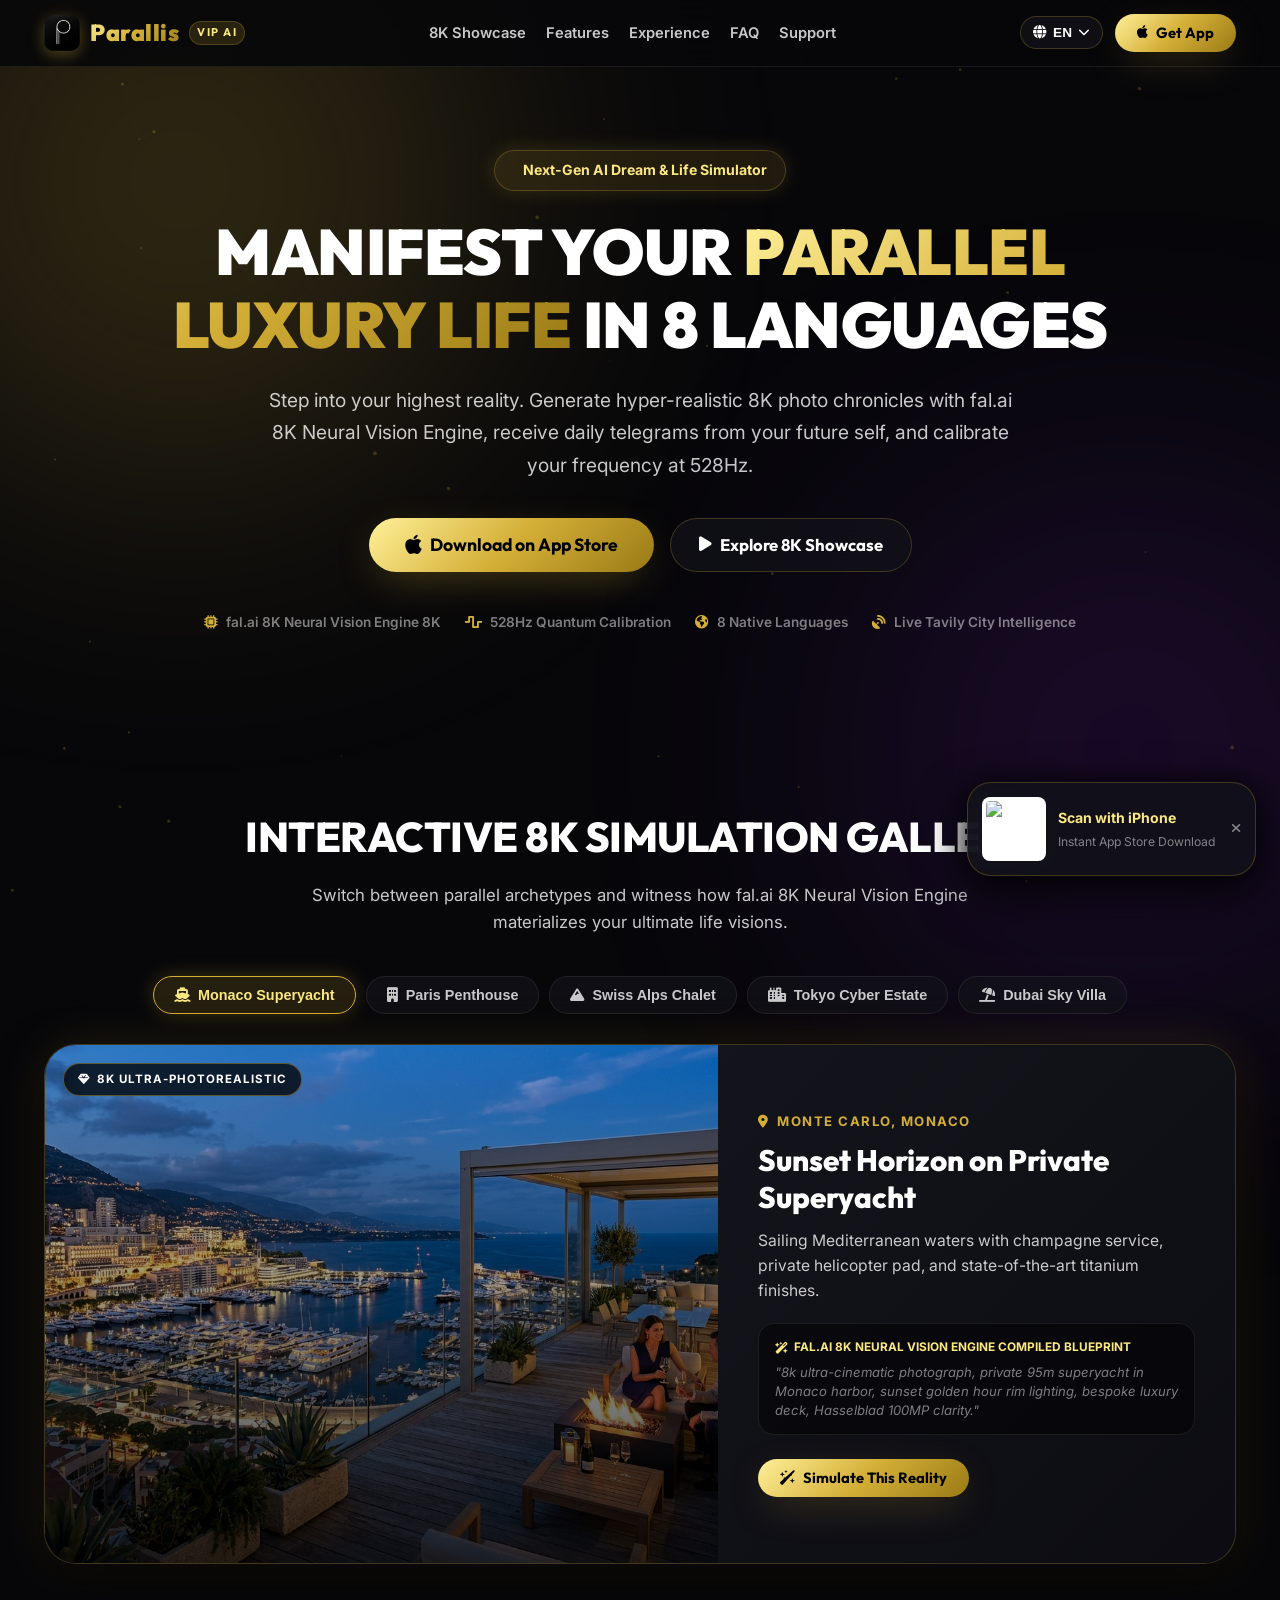
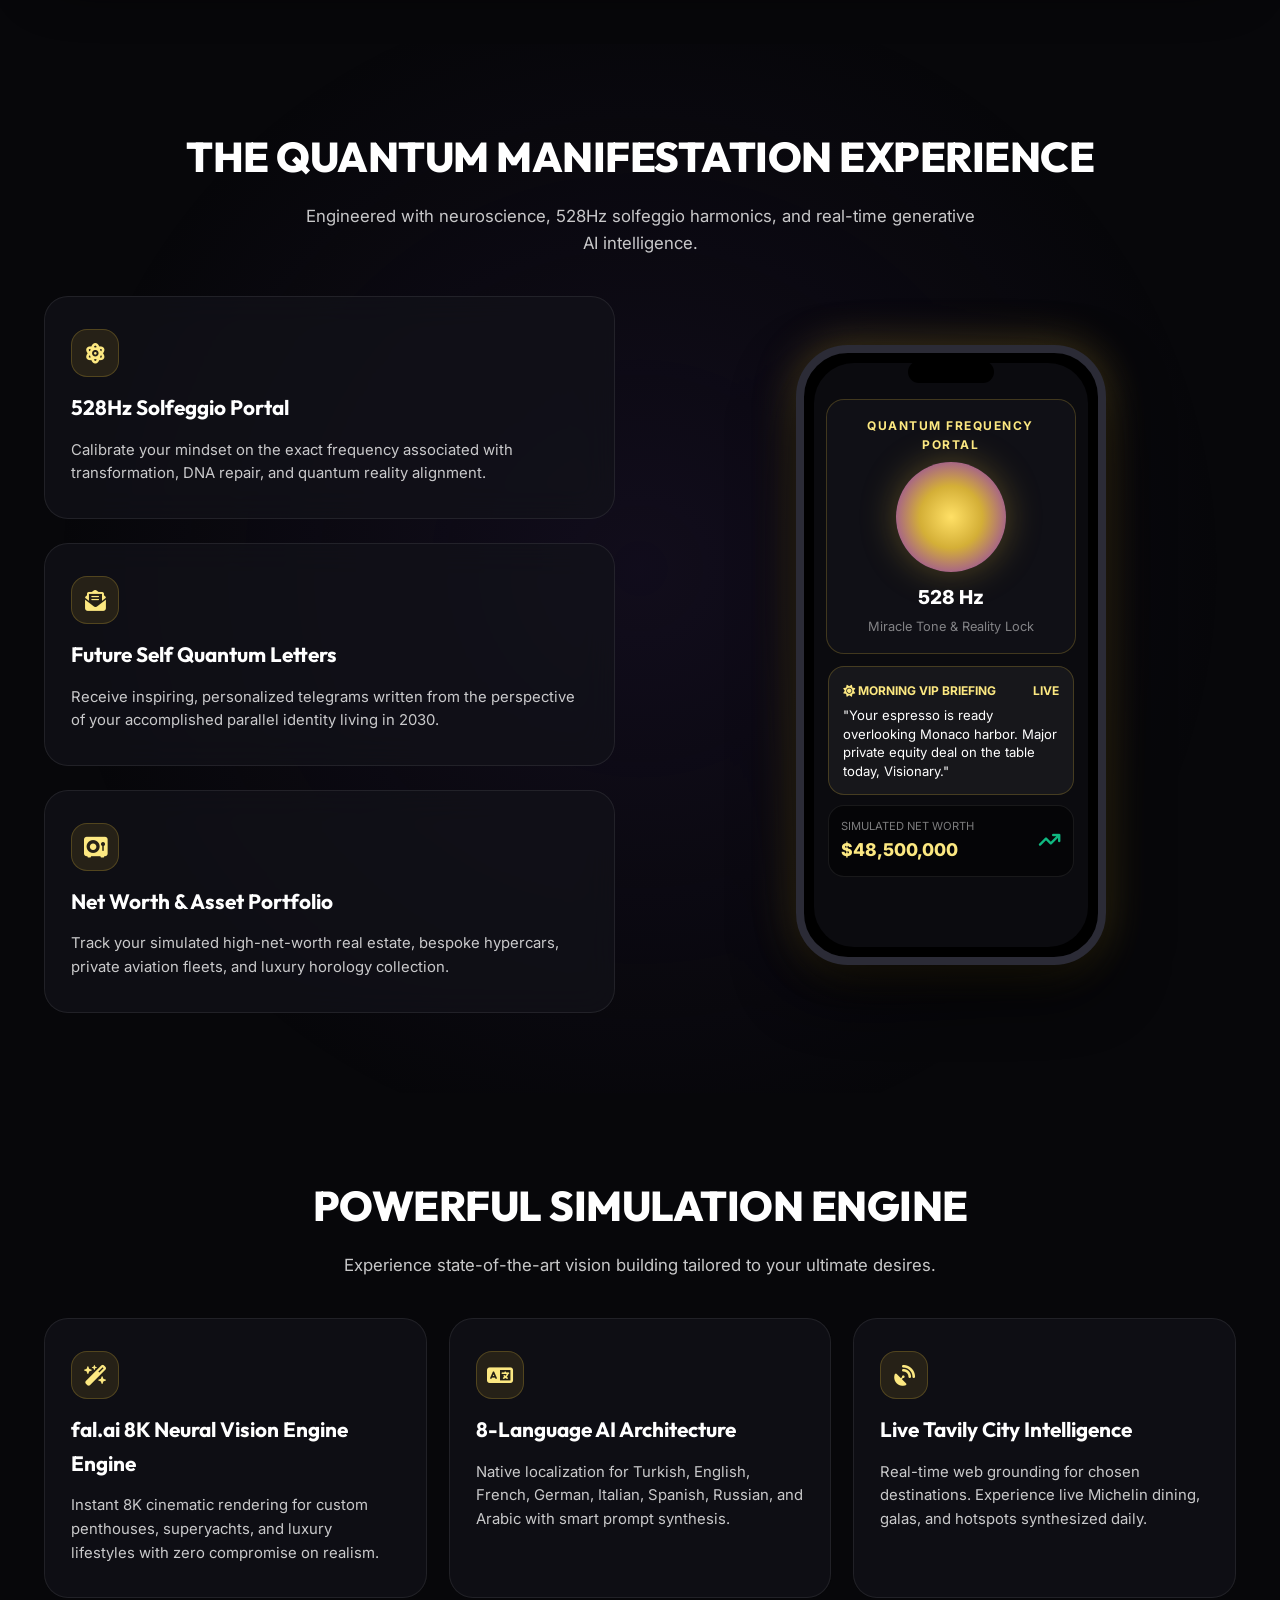
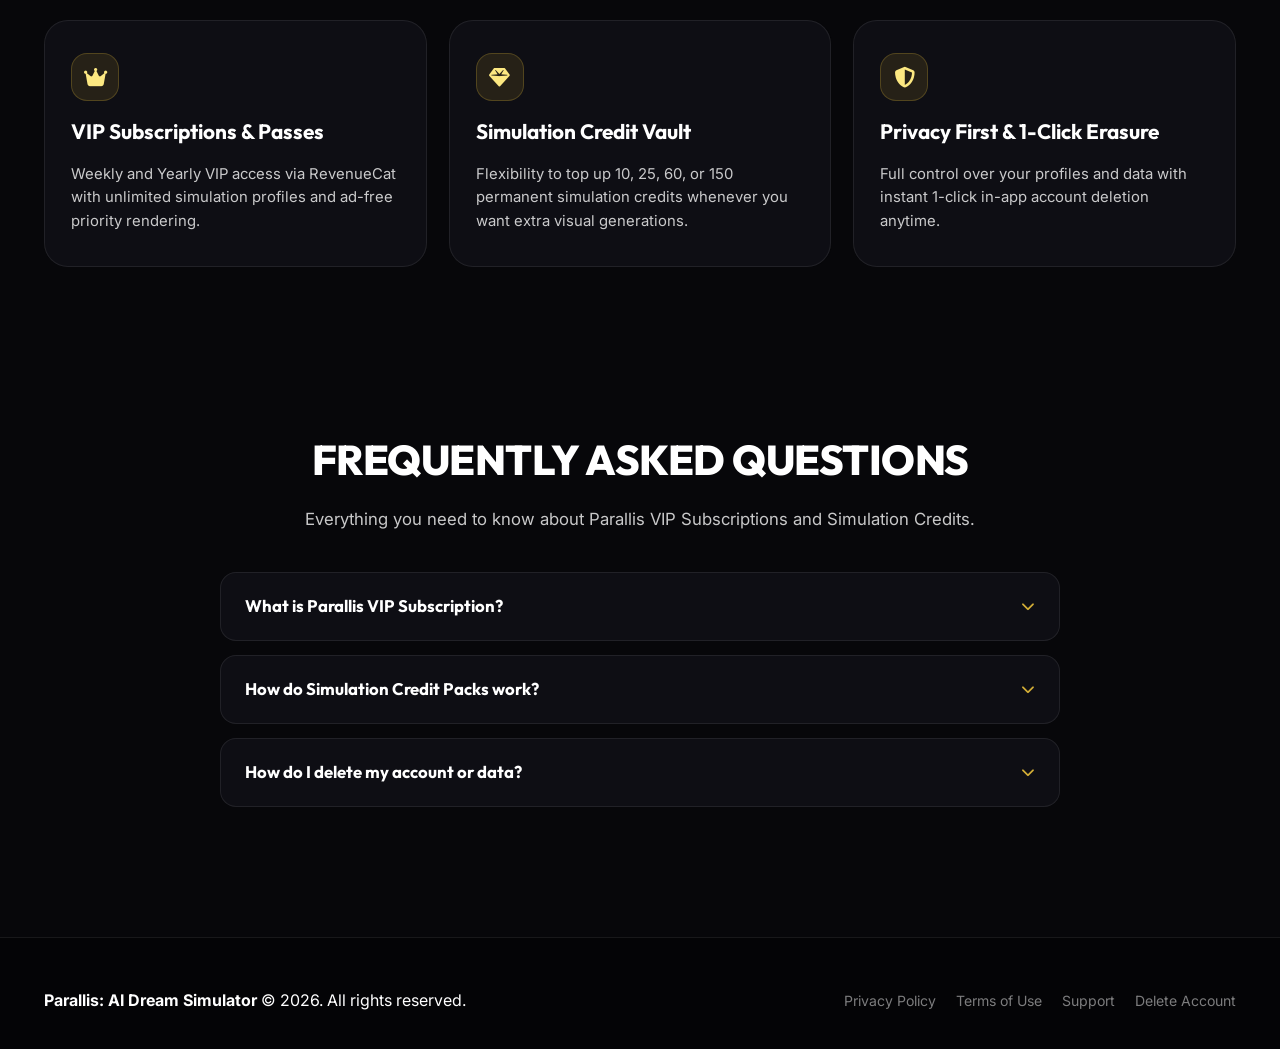
==== commit 06219f7e: "fix(showcase): render all 5 slides in DOM with instant zero-lag crossfade and fix canvas script" ====
--- a/index.html
+++ b/index.html
@@ -149,7 +149,11 @@
             <!-- Showcase Display Card -->
             <div class="showcase-display" id="showcase-display">
                 <div class="showcase-image-wrapper">
-                    <img id="showcase-img" src="assets/images/monaco_yacht.jpg" alt="8K Parallel Simulation">
+                    <img class="showcase-slide active" src="assets/images/monaco_yacht.jpg" alt="Monaco Superyacht" loading="eager">
+                    <img class="showcase-slide" src="assets/images/paris_penthouse.jpg" alt="Paris Penthouse" loading="eager">
+                    <img class="showcase-slide" src="assets/images/swiss_chalet.jpg" alt="Swiss Alps Chalet" loading="eager">
+                    <img class="showcase-slide" src="assets/images/tokyo_estate.jpg" alt="Tokyo Cyber Estate" loading="eager">
+                    <img class="showcase-slide" src="assets/images/dubai_villa.jpg" alt="Dubai Sky Villa" loading="eager">
                     <div class="showcase-image-overlay"></div>
                     <div class="showcase-badge-8k">
                         <i class="fa-solid fa-gem"></i> 8K ULTRA-PHOTOREALISTIC
@@ -686,48 +690,90 @@
                 else tab.classList.remove('active');
             });
 
+            const slides = document.querySelectorAll('.showcase-slide');
+            slides.forEach((slide, i) => {
+                if (i === index) slide.classList.add('active');
+                else slide.classList.remove('active');
+            });
+
             const lang = getActiveLang();
             const list = localizedShowcase[lang] || localizedShowcase['en'];
             const data = list[index];
 
-            const imgEl = document.getElementById('showcase-img');
-            imgEl.style.opacity = '0';
-            setTimeout(() => {
-                imgEl.src = data.img;
-                document.getElementById('showcase-tag').innerHTML = `<i class="fa-solid fa-location-dot"></i> <span>${data.tag}</span>`;
-                document.getElementById('showcase-title').innerText = data.title;
-                document.getElementById('showcase-desc').innerText = data.desc;
-                document.getElementById('showcase-prompt').innerText = data.prompt;
-                imgEl.style.opacity = '1';
-            }, 180);
+            if (data) {
+                const tagEl = document.getElementById('showcase-tag');
+                const titleEl = document.getElementById('showcase-title');
+                const descEl = document.getElementById('showcase-desc');
+                const promptEl = document.getElementById('showcase-prompt');
+                if (tagEl) tagEl.innerHTML = `<i class="fa-solid fa-location-dot"></i> <span>${data.tag}</span>`;
+                if (titleEl) titleEl.innerText = data.title;
+                if (descEl) descEl.innerText = data.desc;
+                if (promptEl) promptEl.innerText = data.prompt;
+            }
         }
 
-        for (let i = 0; i < 45; i++) {
-            particles.push(new QuantumParticle());
-        }
-
-        function animateCanvas() {
-            ctx.clearRect(0, 0, width, height);
-            for (let i = 0; i < particles.length; i++) {
-                particles[i].update();
-                particles[i].draw();
-                for (let j = i + 1; j < particles.length; j++) {
-                    const dx = particles[i].x - particles[j].x;
-                    const dy = particles[i].y - particles[j].y;
-                    const dist = Math.sqrt(dx * dx + dy * dy);
-                    if (dist < 130) {
-                        ctx.beginPath();
-                        ctx.moveTo(particles[i].x, particles[i].y);
-                        ctx.lineTo(particles[j].x, particles[j].y);
-                        ctx.strokeStyle = `rgba(212, 175, 55, ${0.15 * (1 - dist / 130)})`;
-                        ctx.lineWidth = 0.75;
-                        ctx.stroke();
+        // Quantum Canvas Animation
+        const canvas = document.getElementById('quantum-canvas');
+        if (canvas) {
+            const ctx = canvas.getContext('2d');
+            let width = canvas.width = window.innerWidth;
+            let height = canvas.height = window.innerHeight;
+            window.addEventListener('resize', () => {
+                if (!canvas) return;
+                width = canvas.width = window.innerWidth;
+                height = canvas.height = window.innerHeight;
+            });
+            const particles = [];
+            class QuantumParticle {
+                constructor() {
+                    this.reset();
+                }
+                reset() {
+                    this.x = Math.random() * width;
+                    this.y = Math.random() * height;
+                    this.vx = (Math.random() - 0.5) * 0.35;
+                    this.vy = (Math.random() - 0.5) * 0.35;
+                    this.radius = Math.random() * 1.5 + 0.5;
+                }
+                update() {
+                    this.x += this.vx;
+                    this.y += this.vy;
+                    if (this.x < 0 || this.x > width) this.vx *= -1;
+                    if (this.y < 0 || this.y > height) this.vy *= -1;
+                }
+                draw() {
+                    ctx.beginPath();
+                    ctx.arc(this.x, this.y, this.radius, 0, Math.PI * 2);
+                    ctx.fillStyle = 'rgba(212, 175, 55, 0.35)';
+                    ctx.fill();
+                }
+            }
+            for (let i = 0; i < 40; i++) {
+                particles.push(new QuantumParticle());
+            }
+            function animateCanvas() {
+                ctx.clearRect(0, 0, width, height);
+                for (let i = 0; i < particles.length; i++) {
+                    particles[i].update();
+                    particles[i].draw();
+                    for (let j = i + 1; j < particles.length; j++) {
+                        const dx = particles[i].x - particles[j].x;
+                        const dy = particles[i].y - particles[j].y;
+                        const dist = Math.sqrt(dx * dx + dy * dy);
+                        if (dist < 125) {
+                            ctx.beginPath();
+                            ctx.moveTo(particles[i].x, particles[i].y);
+                            ctx.lineTo(particles[j].x, particles[j].y);
+                            ctx.strokeStyle = `rgba(212, 175, 55, ${0.12 * (1 - dist / 125)})`;
+                            ctx.lineWidth = 0.65;
+                            ctx.stroke();
+                        }
                     }
                 }
+                requestAnimationFrame(animateCanvas);
             }
-            requestAnimationFrame(animateCanvas);
+            animateCanvas();
         }
-        animateCanvas();
 
         // 8 Languages Dictionary
         const translations = {
--- a/style.css
+++ b/style.css
@@ -513,17 +513,33 @@
     position: relative;
     overflow: hidden;
     min-height: 380px;
-}
-
-.showcase-image-wrapper img {
+    background: #0d0d12;
+}
+
+.showcase-slide {
+    position: absolute;
+    inset: 0;
     width: 100%;
     height: 100%;
     object-fit: cover;
-    transition: transform 0.6s cubic-bezier(0.16, 1, 0.3, 1), opacity 0.3s ease;
-}
-
-.showcase-display:hover .showcase-image-wrapper img {
-    transform: scale(1.03);
+    opacity: 0;
+    visibility: hidden;
+    pointer-events: none;
+    transform: scale(1.04);
+    transition: opacity 0.45s cubic-bezier(0.16, 1, 0.3, 1), transform 0.65s cubic-bezier(0.16, 1, 0.3, 1);
+    z-index: 0;
+}
+
+.showcase-slide.active {
+    opacity: 1;
+    visibility: visible;
+    pointer-events: auto;
+    transform: scale(1);
+    z-index: 1;
+}
+
+.showcase-display:hover .showcase-slide.active {
+    transform: scale(1.025);
 }
 
 .showcase-image-overlay {
@@ -531,6 +547,7 @@
     inset: 0;
     background: linear-gradient(180deg, rgba(0,0,0,0.05) 0%, rgba(0,0,0,0.75) 100%);
     pointer-events: none;
+    z-index: 2;
 }
 
 .showcase-badge-8k {
@@ -538,14 +555,18 @@
     top: 18px;
     left: 18px;
     background: rgba(0, 0, 0, 0.75);
-    border: 1px solid var(--gold-primary);
+    backdrop-filter: blur(8px);
+    border: 1px solid rgba(212, 175, 55, 0.4);
+    color: var(--accent-gold);
+    font-size: 0.72rem;
+    font-weight: 700;
+    letter-spacing: 1px;
     padding: 6px 14px;
-    border-radius: var(--radius-pill);
-    color: var(--gold-light);
-    font-size: 0.78rem;
-    font-weight: 800;
-    letter-spacing: 1px;
-    backdrop-filter: blur(10px);
+    border-radius: 20px;
+    display: flex;
+    align-items: center;
+    gap: 6px;
+    z-index: 3;
 }
 
 .showcase-content {
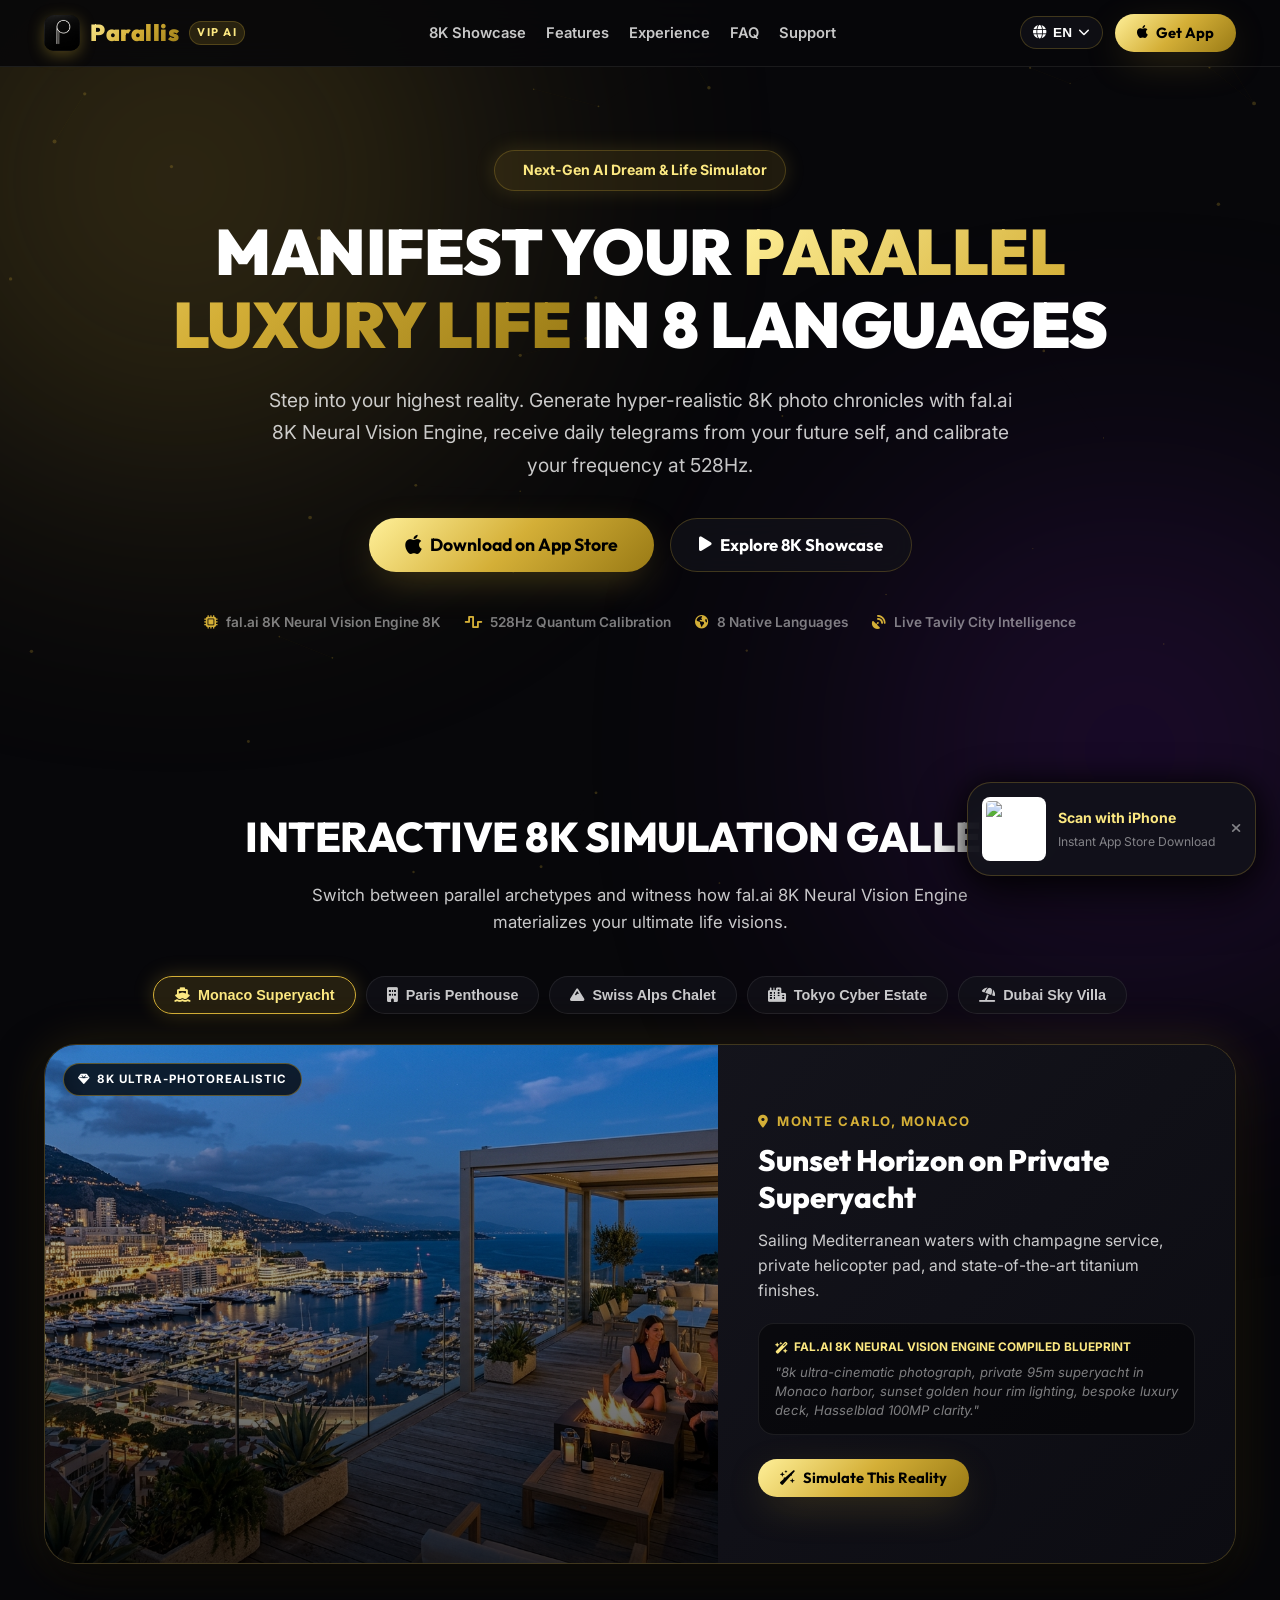
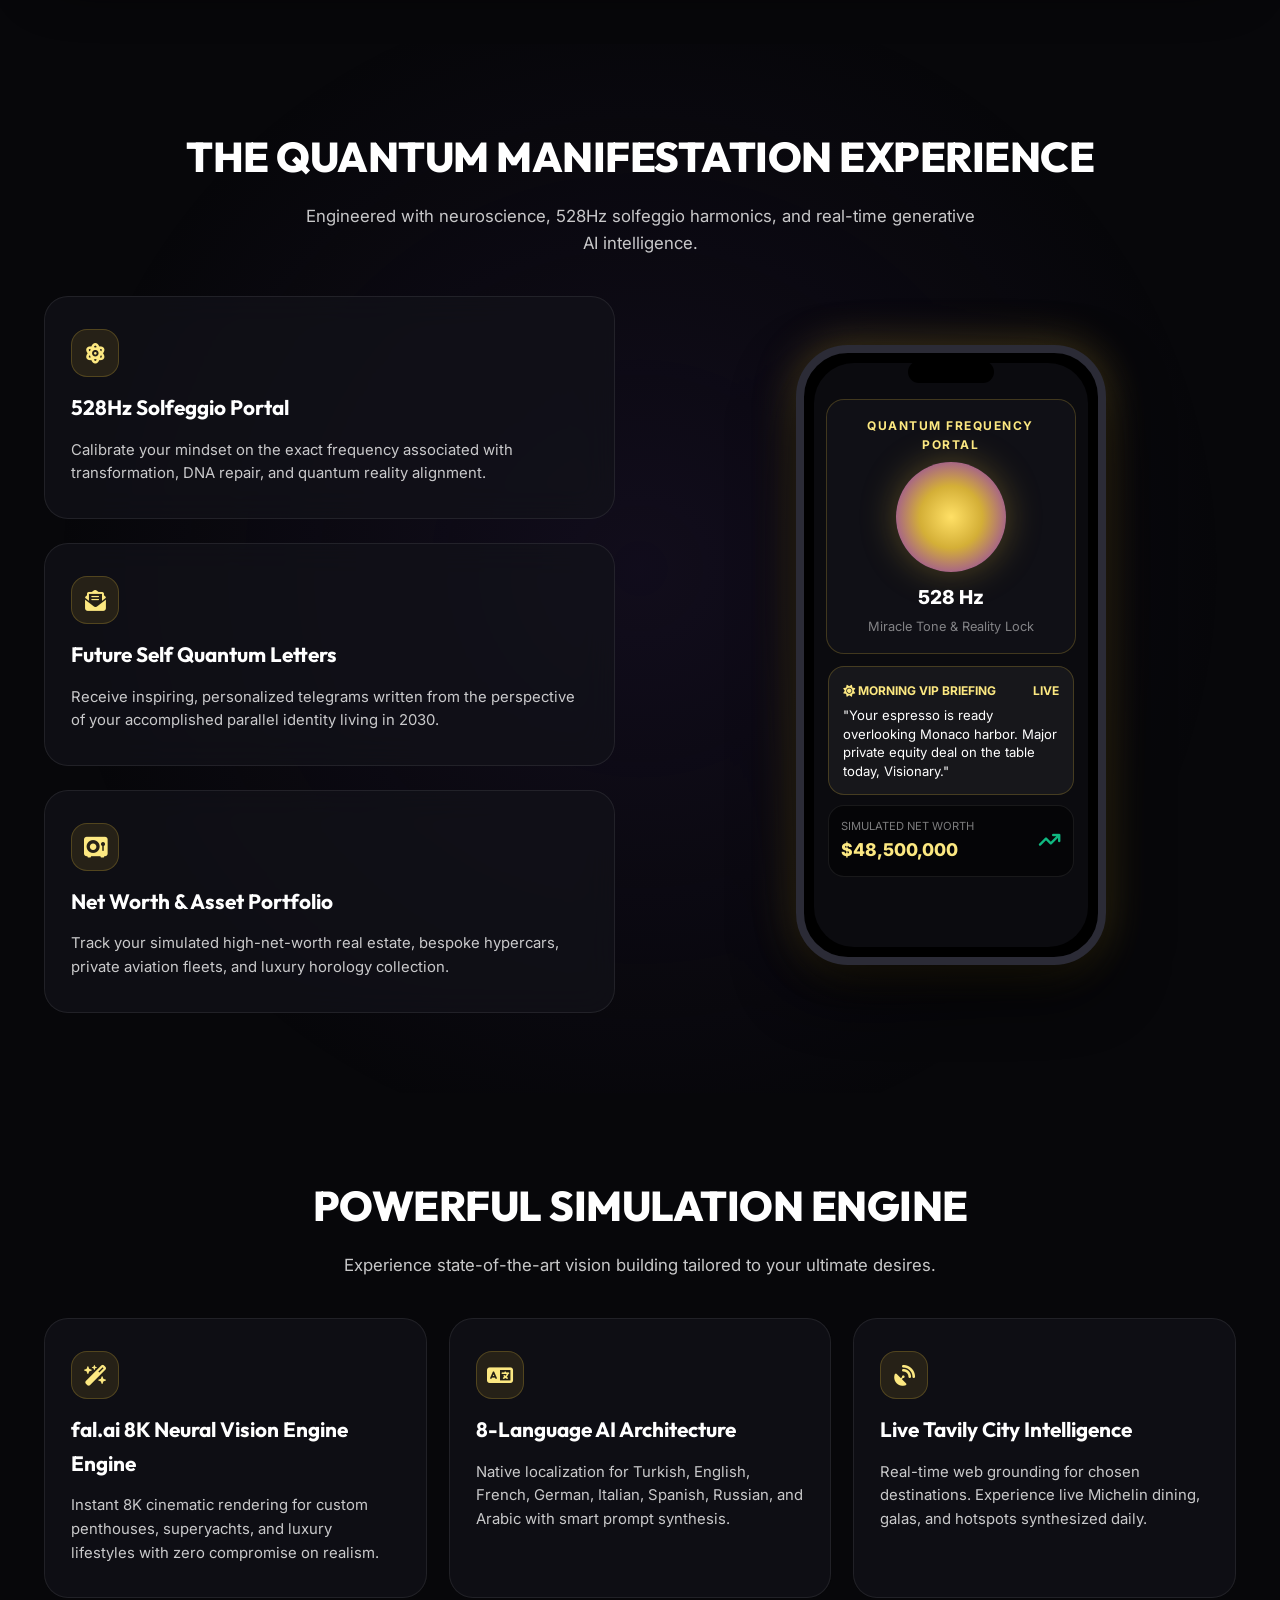
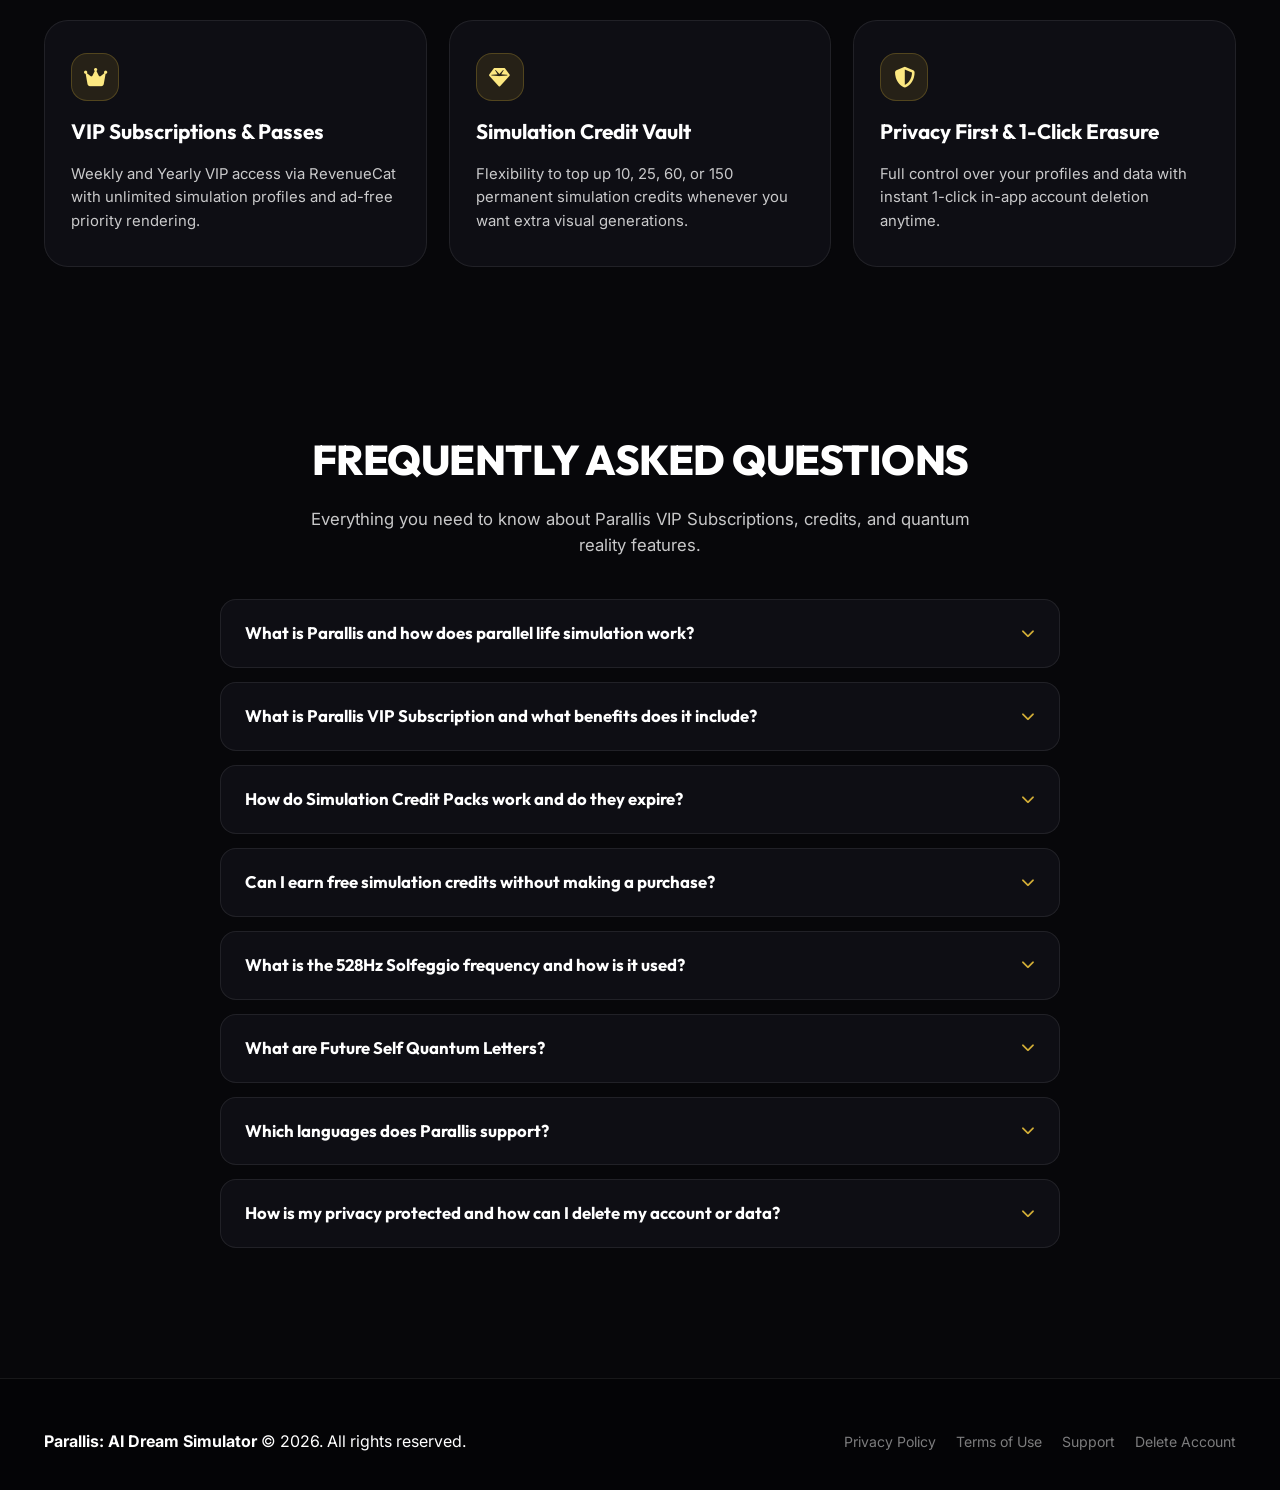
==== commit cbf2b96e: "feat(faq): expand to 8 comprehensive questions across all 8 languages with fal.ai (Nano Banana 2 Lit" ====
--- a/index.html
+++ b/index.html
@@ -315,31 +315,81 @@
             <div class="faq-list">
                 <div class="faq-item" onclick="toggleFaq(this)">
                     <div class="faq-question">
-                        <span data-i18n="q1">What is Parallis VIP Subscription?</span>
+                        <span data-i18n="q1">What is Parallis and how does parallel life simulation work?</span>
                         <i class="fa-solid fa-chevron-down faq-icon"></i>
                     </div>
                     <div class="faq-answer" data-i18n="a1">
-                        Parallis VIP unlocks unlimited simulation profiles, ad-free experience, priority AI rendering with fal.ai 8K Neural Vision Engine, and exclusive luxury story text packs. Subscriptions auto-renew weekly or yearly and can be cancelled anytime via your Apple ID Settings.
+                        Parallis is a next-generation AI manifestation and reality simulator. You define your dream persona, career, luxury destination, and lifestyle. Our fal.ai (Nano Banana 2 Lite) visual engine brings this parallel reality to life with bespoke 8K cinematic chronicles, grounded physics, and deeply personalized narratives.
                     </div>
                 </div>
 
                 <div class="faq-item" onclick="toggleFaq(this)">
                     <div class="faq-question">
-                        <span data-i18n="q2">How do Simulation Credit Packs work?</span>
+                        <span data-i18n="q2">What is Parallis VIP Subscription and what benefits does it include?</span>
                         <i class="fa-solid fa-chevron-down faq-icon"></i>
                     </div>
                     <div class="faq-answer" data-i18n="a2">
-                        Credit packs (10, 25, 60, or 150 credits) are consumable top-ups that never expire. You can use them anytime to produce extra high-resolution 8K AI vision scenes.
+                        Parallis VIP unlocks unlimited parallel simulation profiles, a completely ad-free experience, highest-priority rendering with fal.ai (Nano Banana 2 Lite), and exclusive luxury lifestyle story packs. Subscriptions are available weekly or yearly and can be easily managed or cancelled anytime in your Apple ID Settings.
                     </div>
                 </div>
 
                 <div class="faq-item" onclick="toggleFaq(this)">
                     <div class="faq-question">
-                        <span data-i18n="q3">How do I delete my account or data?</span>
+                        <span data-i18n="q3">How do Simulation Credit Packs work and do they expire?</span>
                         <i class="fa-solid fa-chevron-down faq-icon"></i>
                     </div>
                     <div class="faq-answer" data-i18n="a3">
-                        You can delete your account and all associated profiles instantly in the app under Profile -> Delete Account, or submit a request on our Delete Account web page.
+                        Credit packs (10, 25, 60, or 150 credits) are one-time consumable top-ups that never expire. You can keep and use them whenever you wish to produce extra high-resolution 8K vision scenes, whether you have an active VIP subscription or not.
+                    </div>
+                </div>
+
+                <div class="faq-item" onclick="toggleFaq(this)">
+                    <div class="faq-question">
+                        <span data-i18n="q4">Can I earn free simulation credits without making a purchase?</span>
+                        <i class="fa-solid fa-chevron-down faq-icon"></i>
+                    </div>
+                    <div class="faq-answer" data-i18n="a4">
+                        Yes! Parallis features a built-in Rewarded Ads option that allows you to watch short, non-intrusive sponsor clips to earn free simulation credits. You can continuously produce new dreams and visuals 100% free.
+                    </div>
+                </div>
+
+                <div class="faq-item" onclick="toggleFaq(this)">
+                    <div class="faq-question">
+                        <span data-i18n="q5">What is the 528Hz Solfeggio frequency and how is it used?</span>
+                        <i class="fa-solid fa-chevron-down faq-icon"></i>
+                    </div>
+                    <div class="faq-answer" data-i18n="a5">
+                        528Hz is scientifically recognized in sound acoustics and meditation as the 'Transformation & Miracle Tone'. In Parallis's Portal tab, activate the built-in 528Hz harmonic player to calm brainwaves, deepen alpha-frequency focus, and mentally align with your highest goals while visualizing your parallel life.
+                    </div>
+                </div>
+
+                <div class="faq-item" onclick="toggleFaq(this)">
+                    <div class="faq-question">
+                        <span data-i18n="q6">What are Future Self Quantum Letters?</span>
+                        <i class="fa-solid fa-chevron-down faq-icon"></i>
+                    </div>
+                    <div class="faq-answer" data-i18n="a6">
+                        They are personalized, deeply inspiring telegrams delivered daily to your notification feed, written from the first-person perspective of your accomplished, wealthy parallel identity living in 2030. They provide high-level mindset guidance and keep your daily momentum focused on success.
+                    </div>
+                </div>
+
+                <div class="faq-item" onclick="toggleFaq(this)">
+                    <div class="faq-question">
+                        <span data-i18n="q7">Which languages does Parallis support?</span>
+                        <i class="fa-solid fa-chevron-down faq-icon"></i>
+                    </div>
+                    <div class="faq-answer" data-i18n="a7">
+                        Parallis natively supports 8 languages: English, Turkish, French, German, Italian, Spanish, Russian, and Arabic. All character prompts, generated story chronicles, future self telegrams, and user interface elements adapt seamlessly to your chosen language.
+                    </div>
+                </div>
+
+                <div class="faq-item" onclick="toggleFaq(this)">
+                    <div class="faq-question">
+                        <span data-i18n="q8">How is my privacy protected and how can I delete my account or data?</span>
+                        <i class="fa-solid fa-chevron-down faq-icon"></i>
+                    </div>
+                    <div class="faq-answer" data-i18n="a8">
+                        We uphold strict privacy standards and never sell your personal data. You have full sovereignty over your information and can permanently delete your account, created profiles, and generated simulations with a single click in the app under Profile -> Delete Account, or via our web portal.
                     </div>
                 </div>
             </div>
@@ -798,10 +848,15 @@
                 f4Title: "VIP Subscriptions & Passes", f4Body: "Weekly and Yearly VIP access via RevenueCat with unlimited simulation profiles and ad-free priority rendering.",
                 f5Title: "Simulation Credit Vault", f5Body: "Flexibility to top up 10, 25, 60, or 150 permanent simulation credits whenever you want extra visual generations.",
                 f6Title: "Privacy First & 1-Click Erasure", f6Body: "Full control over your profiles and data with instant 1-click in-app account deletion anytime.",
-                faqHeading: "FREQUENTLY ASKED QUESTIONS", faqSub: "Everything you need to know about Parallis VIP Subscriptions and Simulation Credits.",
-                q1: "What is Parallis VIP Subscription?", a1: "Parallis VIP unlocks unlimited simulation profiles, ad-free experience, priority AI rendering with fal.ai 8K Neural Vision Engine, and exclusive luxury story text packs. Subscriptions auto-renew weekly or yearly and can be cancelled anytime via your Apple ID Settings.",
-                q2: "How do Simulation Credit Packs work?", a2: "Credit packs (10, 25, 60, or 150 credits) are consumable top-ups that never expire. You can use them anytime to produce extra high-resolution 8K AI vision scenes.",
-                q3: "How do I delete my account or data?", a3: "You can delete your account and all associated profiles instantly in the app under Profile -> Delete Account, or submit a request on our Delete Account web page.",
+                faqHeading: "FREQUENTLY ASKED QUESTIONS", faqSub: "Everything you need to know about Parallis VIP Subscriptions, credits, and quantum reality features.",
+                q1: "What is Parallis and how does parallel life simulation work?", a1: "Parallis is a next-generation AI manifestation and reality simulator. You define your dream persona, career, luxury destination, and lifestyle. Our fal.ai (Nano Banana 2 Lite) visual engine brings this parallel reality to life with bespoke 8K cinematic chronicles, grounded physics, and deeply personalized narratives.",
+                q2: "What is Parallis VIP Subscription and what benefits does it include?", a2: "Parallis VIP unlocks unlimited parallel simulation profiles, a completely ad-free experience, highest-highest-priority rendering with fal.ai (Nano Banana 2 Lite), and exclusive luxury lifestyle story packs. Subscriptions are available weekly or yearly and can be easily managed or cancelled anytime in your Apple ID Settings.",
+                q3: "How do Simulation Credit Packs work and do they expire?", a3: "Credit packs (10, 25, 60, or 150 credits) are one-time consumable top-ups that never expire. You can keep and use them whenever you wish to produce extra high-resolution 8K vision scenes, whether you have an active VIP subscription or not.",
+                q4: "Can I earn free simulation credits without making a purchase?", a4: "Yes! Parallis features a built-in Rewarded Ads option that allows you to watch short, non-intrusive sponsor clips to earn free simulation credits. You can continuously produce new dreams and visuals 100% free.",
+                q5: "What is the 528Hz Solfeggio frequency and how is it used?", a5: "528Hz is scientifically recognized in sound acoustics and meditation as the 'Transformation & Miracle Tone'. In Parallis's Portal tab, activate the built-in 528Hz harmonic player to calm brainwaves, deepen alpha-frequency focus, and mentally align with your highest goals while visualizing your parallel life.",
+                q6: "What are Future Self Quantum Letters?", a6: "They are personalized, deeply inspiring telegrams delivered daily to your notification feed, written from the first-person perspective of your accomplished, wealthy parallel identity living in 2030. They provide high-level mindset guidance and keep your daily momentum focused on success.",
+                q7: "Which languages does Parallis support?", a7: "Parallis natively supports 8 languages: English, Turkish, French, German, Italian, Spanish, Russian, and Arabic. All character prompts, generated story chronicles, future self telegrams, and user interface elements adapt seamlessly to your chosen language.",
+                q8: "How is my privacy protected and how can I delete my account or data?", a8: "We uphold strict privacy standards and never sell your personal data. You have full sovereignty over your information and can permanently delete your account, created profiles, and generated simulations with a single click in the app under Profile -> Delete Account, or via our web portal.",
                 qrHeading: "Scan with iPhone", qrSub: "Instant App Store Download"
             },
             tr: {
@@ -825,10 +880,15 @@
                 f4Title: "VIP Üyelik & Paketler", f4Body: "Haftalık ve Yıllık VIP erişim ile sınırsız profil üretimi ve reklamsız yüksek öncelikli simülasyon.",
                 f5Title: "Kalıcı Kredi Haznesi", f5Body: "Süresi dolmayan 10, 25, 60 ve 150 ek simülasyon kredisi paketleri.",
                 f6Title: "Gizlilik & Tek Tıkla Silme", f6Body: "Tek tıkla hesabınızı ve tüm simülasyon verilerinizi anında kalıcı olarak silme hakkı.",
-                faqHeading: "SIKÇA SORULAN SORULAR", faqSub: "Parallis VIP üyeliği ve kredi paketleri hakkında merak edilenler.",
-                q1: "Parallis VIP Üyeliği Nedir?", a1: "Sınırsız profil üretimi, reklamsız deneyim ve fal.ai 8K Sinematik Motoru ile öncelikli 8K görsel üretim hakkı sağlar. Haftalık veya yıllık olarak yenilenir, dilediğiniz an Apple ID ayarlarınızdan iptal edilebilir.",
-                q2: "Simülasyon Kredi Paketleri Nasıl Çalışır?", a2: "10, 25, 60 veya 150 kredilik paketler kalıcıdır, süresi dolmaz ve dilediğiniz zaman ekstra 8K görsel üretimi yapmanızı sağlar.",
-                q3: "Hesabımı ve verilerimi nasıl silebilirim?", a3: "Uygulama içinde Profil -> Hesabı Sil butonundan veya web sitemizdeki Hesabı Sil sayfasından anında silebilirsiniz.",
+                faqHeading: "SIKÇA SORULAN SORULAR", faqSub: "Parallis VIP üyeliği, krediler ve kuantum gerçeklik özellikleri hakkında merak edilen her şey.",
+                q1: "Parallis Nedir ve Paralel Hayat Simülasyonu Nasıl Çalışır?", a1: "Parallis, hayal ettiğiniz alternatif paralel hayatı yapay zeka ile canlandıran yeni nesil bir vizyon ve tezahür simülatörüdür. Karakterinizi seçer; kariyer, lüks yaşam tarzı ve şehrinizi belirlersiniz. fal.ai (Nano Banana 2 Lite) görsel motorumuz bu hayatı size özel 8K sinematik fotoğraf serileri ve ilham verici hikayelerle gerçeğe dönüştürür.",
+                q2: "Parallis VIP Üyeliği Nedir ve Neler Sunar?", a2: "Sınırsız sayıda paralel hayat profili oluşturma, tamamen reklamsız kullanım, en yüksek öncelikli fal.ai (Nano Banana 2 Lite) görsel üretimi ve özel lüks hikaye paketleri sunar. Haftalık veya yıllık abonelik seçenekleriyle sunulur ve Apple ID ayarlarınızdan dilediğiniz an tek tıkla iptal edilebilir.",
+                q3: "Simülasyon Kredi Paketleri Nasıl Çalışır, Süresi Biter mi?", a3: "Kredi paketleri (10, 25, 60 veya 150 kredi) tek seferlik satın alımlardır ve asla kullanım süresi dolmaz (non-expiring). VIP üyeliğiniz olsun ya da olmasın, dilediğiniz zaman ekstra 8K simülasyon sahneleri üretmek için süresiz olarak kullanabilirsiniz.",
+                q4: "Ücret Ödemeden Ücretsiz Simülasyon Kredisi Kazanabilir miyim?", a4: "Evet! Parallis içerisinde kısa ödüllü reklamları izleyerek tamamen ücretsiz simülasyon kredisi kazanabilir ve hayalinizdeki sahneleri sıfır maliyetle görselleştirmeye devam edebilirsiniz.",
+                q5: "528Hz Solfeggio Frekansı Nedir ve Nasıl Kullanılır?", a5: "528Hz, ses terapisi ve nörobilimde 'Dönüşüm ve Mucize Tonu' olarak bilinen saf bir frekanstır. Parallis'in Portal sekmesinde yerleşik 528Hz harmonik oynatıcıyı açarak vizyonlarınızı hayal ederken zihninizi sakinleştirebilir, odaklanabilir ve derin alfa meditasyon durumuna geçebilirsiniz.",
+                q6: "Gelecekten Gelen Benlik Mektupları (Future Self Telegrams) Nedir?", a6: "2030 yılındaki hedeflerine ulaşmış, başarı ve refah içindeki paralel kimliğinizin bakış açısından her gün size özel olarak yazılan ilham verici mektuplardır. Günlük motivasyonunuzu yüksek tutmak ve hedeflerinize odaklanmanızı sağlamak için tasarlanmıştır.",
+                q7: "Parallis Hangi Dilleri Destekliyor?", a7: "Parallis; Türkçe, İngilizce, Fransızca, Almanca, İtalyanca, İspanyolca, Rusça ve Arapça olmak üzere 8 dili tam olarak destekler. Tüm simülasyon hikayeleri, mektuplar, arayüz ve istemler seçtiğiniz dile göre yerel olarak üretilir.",
+                q8: "Gizliliğim Nasıl Korunuyor ve Hesabımı Nasıl Silebilirim?", a8: "Gizliliğinize en üst düzeyde saygı duyuyoruz ve kişisel verilerinizi asla paylaşmıyoruz. Tüm verileriniz üzerinde tam kontrole sahipsiniz; uygulama içerisinden Profil -> Hesabı Sil seçeneğine basarak tüm profillerinizi ve simülasyonlarınızı tek tıkla anında ve kalıcı olarak silebilirsiniz.",
                 qrHeading: "iPhone ile Tara", qrSub: "Anında App Store İndir"
             },
             fr: {
@@ -852,10 +912,15 @@
                 f4Title: "Abonnements & Pass VIP", f4Body: "Accès VIP sans publicité via RevenueCat avec profils illimités et rendu prioritaire.",
                 f5Title: "Réserve de Crédits", f5Body: "Recharges permanentes de 10, 25, 60 ou 150 crédits de simulation.",
                 f6Title: "Confidentialité & Effacement 1-Clic", f6Body: "Contrôle absolu avec suppression définitive de votre compte et de vos données en 1 clic.",
-                faqHeading: "FOIRE AUX QUESTIONS", faqSub: "Tout sur les abonnements et crédits Parallis VIP.",
-                q1: "Qu'est-ce que l'Abonnement Parallis VIP?", a1: "Débloque des profils illimités, une expérience sans publicité et un rendu 8K prioritaire avec le moteur fal.ai 8K Neural Vision.",
-                q2: "Comment fonctionnent les crédits?", a2: "Les crédits ne périment jamais et vous permettent de produire des scènes 8K supplémentaires.",
-                q3: "Comment supprimer mes données?", a3: "Accédez à Profil -> Supprimer le compte dans l'application ou sur notre page dédiée.",
+                faqHeading: "FOIRE AUX QUESTIONS", faqSub: "Tout sur les abonnements VIP, les crédits et les fonctionnalités quantiques de Parallis.",
+                q1: "Qu'est-ce que Parallis et comment fonctionne la simulation de vie parallèle?", a1: "Parallis est un simulateur de manifestation et de réalité IA nouvelle génération. Vous définissez votre personnage idéal, votre carrière et votre destination de rêve. Notre moteur visuel fal.ai (Nano Banana 2 Lite) matérialise cette réalité avec des chroniques photo 8K et des récits personnalisés.",
+                q2: "Qu'est-ce que l'Abonnement Parallis VIP et quels sont ses avantages?", a2: "Parallis VIP débloque des profils illimités, une expérience 100% sans publicité, un rendu prioritaire avec fal.ai (Nano Banana 2 Lite) et des packs d'histoires de luxe exclusifs. Abonnements hebdomadaires ou annuels résiliables à tout moment via vos Réglages Apple ID.",
+                q3: "Comment fonctionnent les packs de crédits et expirent-ils?", a3: "Les packs de crédits (10, 25, 60 ou 150 crédits) sont des recharges définitives qui n'expirent jamais. Utilisez-les à votre rythme pour générer des scènes 8K supplémentaires, avec ou sans abonnement VIP.",
+                q4: "Puis-je gagner des crédits de simulation gratuits sans payer?", a4: "Oui! Parallis intègre une option de publicités avec récompense vous permettant de visionner de courts clips de sponsors pour obtenir des crédits gratuits et continuer à créer sans frais.",
+                q5: "Qu'est-ce que la fréquence Solfeggio 528Hz et comment l'utiliser?", a5: "Le 528Hz est reconnu en acoustique comme la 'Fréquence Miracle et de Transformation'. Dans l'onglet Portail, activez le lecteur 528Hz pour apaiser vos ondes cérébrales et aligner votre état d'esprit lors de vos visualisations.",
+                q6: "Que sont les Lettres Quantiques du Futur?", a6: "Ce sont des messages quotidiens personnalisés rédigés du point de vue de votre moi accompli et prospère en 2030, conçus pour stimuler votre état d'esprit et votre motivation quotidienne.",
+                q7: "Quelles langues sont prises en charge par Parallis?", a7: "Parallis prend en charge nativement 8 langues: français, anglais, turc, allemand, italien, espagnol, russe et arabe. Récits, lettres et interface s'adaptent parfaitement.",
+                q8: "Comment mes données sont-elles protégées et comment supprimer mon compte?", a8: "Nous respectons rigoureusement votre vie privée. Vous pouvez supprimer définitivement votre compte, vos profils et toutes vos simulations en un clic depuis l'application via Profil -> Supprimer le compte.",
                 qrHeading: "Scanner avec iPhone", qrSub: "Téléchargement App Store"
             },
             de: {
@@ -879,10 +944,15 @@
                 f4Title: "VIP-Abonnements & Pässe", f4Body: "Wöchentlicher und jährlicher VIP-Zugang über RevenueCat ohne Werbung mit Prioritäts-Rendering.",
                 f5Title: "Simulationsguthaben-Tresor", f5Body: "Dauerhafte Guthabenpakete mit 10, 25, 60 oder 150 Credits.",
                 f6Title: "Datenschutz & 1-Klick-Löschung", f6Body: "Volle Kontrolle mit sofortiger 1-Klick-Kontolöschung jederzeit in der App.",
-                faqHeading: "HÄUFIG GESTELLTE FRAGEN", faqSub: "Alles über Parallis VIP-Abonnements und Credits.",
-                q1: "Was ist das Parallis VIP-Abo?", a1: "Schaltet unbegrenzte Profile, werbefreie Nutzung und priorisiertes 8K-Rendering mit fal.ai 8K Neural Vision Engine frei.",
-                q2: "Wie funktionieren die Guthabenpakete?", a2: "Die Credits verfallen nie und ermöglichen die Generierung zusätzlicher 8K-Szenen.",
-                q3: "Wie lösche ich meine Daten?", a3: "Über Profil -> Konto löschen in der App oder auf unserer Website.",
+                faqHeading: "HÄUFIG GESTELLTE FRAGEN", faqSub: "Alles über Parallis VIP-Abonnements, Credits und Quanten-Features.",
+                q1: "Was ist Parallis und wie funktioniert die parallele Lebenssimulation?", a1: "Parallis ist ein KI-Manifestations- und Realitätssimulator der nächsten Generation. Sie definieren Ihre Traum-Persona, Karriere und Reiseziele. Die fal.ai (Nano Banana 2 Lite) Engine erweckt diese Realität mit maßgeschneiderten 8K-Fotostrecken und persönlichen Geschichten zum Leben.",
+                q2: "Was beinhaltet das Parallis VIP-Abonnement?", a2: "Parallis VIP schaltet unbegrenzte Profile, absolute Werbefreiheit, priorisiertes Rendering mit fal.ai (Nano Banana 2 Lite) und exklusive Luxus-Geschichten frei. Jederzeit flexibel über Ihre Apple-ID-Einstellungen kündbar.",
+                q3: "Wie funktionieren Simulations-Guthabenpakete und verfallen sie?", a3: "Credit-Pakete (10, 25, 60 oder 150 Credits) sind einmalige Aufladungen, die niemals verfallen. Sie können sie jederzeit für zusätzliche 8K-Szenen nutzen, unabhängig von einem VIP-Abonnement.",
+                q4: "Kann ich kostenlose Simulations-Credits verdienen?", a4: "Ja! Durch das Ansehen kurzer, freiwilliger Belohnungswerbung können Sie kostenlose Credits erhalten und Ihre Traumwelten vollkommen gratis generieren.",
+                q5: "Was ist die 528Hz-Solfeggio-Frequenz und wie wird sie genutzt?", a5: "528Hz gilt in der Akustik als 'Wunder- und Transformationsfrequenz'. Aktivieren Sie im Portal-Tab den harmonischen 528Hz-Player, um Ihren Geist zu beruhigen und Ihre Konzentration auf Ihre Lebensziele auszurichten.",
+                q6: "Was sind Quantenbriefe aus der Zukunft?", a6: "Täglich inspirierende Botschaften, verfasst aus der Ich-Perspektive Ihres erfolgreichen, wohlhabenden Ichs im Jahr 2030, um Ihre tägliche Motivation zu stärken.",
+                q7: "Welche Sprachen unterstützt Parallis?", a7: "Parallis unterstützt nativ 8 Sprachen: Deutsch, Englisch, Türkisch, Französisch, Italienisch, Spanisch, Russisch und Arabisch.",
+                q8: "Wie wird meine Privatsphäre geschützt und wie lösche ich mein Konto?", a8: "Volle Kontrolle über Ihre Daten: Sie können Ihr Konto und alle Simulationen jederzeit mit einem Klick in der App unter Profil -> Konto löschen vollständig entfernen.",
                 qrHeading: "Mit iPhone scannen", qrSub: "Direkt im App Store laden"
             },
             it: {
@@ -906,10 +976,15 @@
                 f4Title: "Abbonamenti & Pass VIP", f4Body: "Accesso VIP settimanale e annuale tramite RevenueCat senza pubblicità e con rendering prioritario.",
                 f5Title: "Vault dei Crediti", f5Body: "Ricariche permanenti di 10, 25, 60 o 150 crediti di simulazione.",
                 f6Title: "Privacy & Cancellazione in 1 Clic", f6Body: "Controllo assoluto con cancellazione immediata di account e dati in qualsiasi momento.",
-                faqHeading: "DOMANDE FREQUENTI", faqSub: "Tutto su abbonamenti e crediti Parallis VIP.",
-                q1: "Cos'è l'Abbonamento Parallis VIP?", a1: "Sblocca profili illimitati, esperienza senza pubblicità e rendering 8K prioritario con fal.ai 8K Neural Vision Engine.",
-                q2: "Come funzionano i pacchetti di crediti?", a2: "I crediti non scadono mai e consentono di generare ulteriori scene 8K.",
-                q3: "Come posso eliminare i miei dati?", a3: "Dall'app tramite Profilo -> Elimina Account o tramite la nostra pagina web.",
+                faqHeading: "DOMANDE FREQUENTI", faqSub: "Tutto su abbonamenti VIP, pacchetti crediti e funzionalità quantistiche di Parallis.",
+                q1: "Cos'è Parallis e come funziona la simulazione di vita parallela?", a1: "Parallis è un simulatore di manifestazione e realtà AI di nuova generazione. Definisci il tuo profilo ideale, la tua carriera e le tue destinazioni di lusso. Il nostro motore fal.ai (Nano Banana 2 Lite) trasforma questi sogni in cronache fotografiche 8K iperrealistiche.",
+                q2: "Cos'è l'Abbonamento Parallis VIP e quali vantaggi offre?", a2: "Parallis VIP sblocca profili illimitati, esperienza priva di pubblicità, rendering ad altissima priorità con fal.ai (Nano Banana 2 Lite) e pacchetti narrativi esclusivi. Gestibile e annullabile in qualsiasi momento nelle impostazioni ID Apple.",
+                q3: "Come funzionano i pacchetti di crediti e hanno una scadenza?", a3: "I pacchetti crediti (10, 25, 60 o 150 crediti) non scadono mai. Puoi conservarli e utilizzarli quando desideri per creare scene 8K aggiuntive.",
+                q4: "Posso guadagnare crediti di simulazione gratuiti senza pagare?", a4: "Sì! Parallis include annunci video con ricompensa che consentono di ottenere crediti gratuiti per generare simulazioni senza alcun costo.",
+                q5: "Cos'è la frequenza Solfeggio 528Hz e come si usa?", a5: "Il tono 528Hz è noto come la 'Frequenza della Trasformazione e dei Miracoli'. Nella scheda Portale, attiva il lettore a 528Hz per rilassare la mente ed entrare in profonda sintonia con i tuoi obiettivi.",
+                q6: "Cosa sono le Lettere Quantistiche dal Futuro?", a6: "Messaggi quotidiani personalizzati scritti dalla prospettiva della tua identità realizzata e agiata nel 2030, ideati per alimentare la tua motivazione.",
+                q7: "Quali lingue supporta Parallis?", a7: "Parallis supporta nativamente 8 lingue: italiano, inglese, turco, francese, tedesco, spagnolo, russo e arabo.",
+                q8: "Come vengono protetti i miei dati e come posso eliminare l'account?", a8: "Garantiamo la massima privacy. Puoi eliminare definitivamente account, profili e simulazioni con un clic nell'app tramite Profilo -> Elimina Account.",
                 qrHeading: "Scansiona con iPhone", qrSub: "Download su App Store"
             },
             es: {
@@ -933,10 +1008,15 @@
                 f4Title: "Suscripciones y Pases VIP", f4Body: "Acceso VIP semanal y anual vía RevenueCat sin anuncios y con renderizado prioritario.",
                 f5Title: "Bóveda de Créditos", f5Body: "Paquetes permanentes de 10, 25, 60 o 150 créditos sin caducidad.",
                 f6Title: "Privacidad y Borrado en 1 Clic", f6Body: "Control total con eliminación instantánea de tu cuenta y datos en cualquier momento.",
-                faqHeading: "PREGUNTAS FRECUENTES", faqSub: "Todo sobre suscripciones y créditos Parallis VIP.",
-                q1: "¿Qué es la Suscripción Parallis VIP?", a1: "Desbloquea perfiles ilimitados, sin anuncios y renderizado prioritario en 8K con fal.ai 8K Neural Vision Engine.",
-                q2: "¿Cómo funcionan los créditos?", a2: "Los créditos nunca caducan y te permiten generar escenas 8K adicionales cuando quieras.",
-                q3: "¿Cómo elimino mis datos?", a3: "Desde la app en Perfil -> Eliminar Cuenta o en nuestra página web.",
+                faqHeading: "PREGUNTAS FRECUENTES", faqSub: "Todo lo que necesitas saber sobre suscripciones VIP, créditos y funciones cuánticas de Parallis.",
+                q1: "¿Qué es Parallis y cómo funciona la simulación de vidas paralelas?", a1: "Parallis es un simulador de manifestación y realidad con IA de nueva generación. Defines tu persona ideal, carrera y destinos de lujo. El motor fal.ai (Nano Banana 2 Lite) hace realidad esta vida alternativa con crónicas fotográficas en 8K ultra-realistas.",
+                q2: "¿Qué es la Suscripción Parallis VIP y qué ventajas ofrece?", a2: "Parallis VIP desbloquea perfiles ilimitados, experiencia totalmente libre de anuncios, renderizado de máxima prioridad con fal.ai (Nano Banana 2 Lite) y relatos de lujo exclusivos. Cancelable en cualquier momento desde los Ajustes de Apple ID.",
+                q3: "¿Cómo funcionan los paquetes de créditos y tienen fecha de caducidad?", a3: "Los paquetes de créditos (10, 25, 60 o 150 créditos) nunca caducan. Puedes usarlos cuando lo desees para generar imágenes 8K adicionales.",
+                q4: "¿Puedo obtener créditos de simulación gratuitos sin pagar?", a4: "¡Sí! Parallis ofrece anuncios recompensados que te permiten ver clips breves de patrocinadores para ganar créditos gratuitos de forma continua.",
+                q5: "¿Qué es la frecuencia Solfeggio de 528Hz y cómo se utiliza?", a5: "El tono 528Hz es conocido en acústica como la 'Frecuencia de la Transformación y los Milagros'. En la pestaña Portal, activa el reproductor de 528Hz para calmar la mente y alinear tu enfoque durante la visualización.",
+                q6: "¿Qué son las Cartas Cuánticas del Futuro?", a6: "Mensajes diarios personalizados redactados desde la perspectiva de tu yo realizado y próspero en el año 2030, diseñados para mantener tu enfoque en el éxito.",
+                q7: "¿Qué idiomas admite Parallis?", a7: "Parallis admite de forma nativa 8 idiomas: español, inglés, turco, francés, alemán, italiano, ruso y árabe.",
+                q8: "¿Cómo se protege mi privacidad y cómo puedo borrar mis datos?", a8: "Tu privacidad es primordial. Puedes eliminar de forma inmediata y permanente tu cuenta y todas las simulaciones en la app desde Perfil -> Eliminar Cuenta.",
                 qrHeading: "Escanear con iPhone", qrSub: "Descarga en App Store"
             },
             ru: {
@@ -960,10 +1040,15 @@
                 f4Title: "VIP-подписка и пассы", f4Body: "Еженедельный и годовой VIP-доступ через RevenueCat без рекламы с приоритетным рендерингом.",
                 f5Title: "Хранилище кредитов", f5Body: "Бессрочные пакеты на 10, 25, 60 или 150 кредитов для дополнительных генераций.",
                 f6Title: "Приватность и удаление в 1 клик", f6Body: "Полный контроль с мгновенным удалением аккаунта и данных прямо в приложении.",
-                faqHeading: "ЧАСТО ЗАДАВАЕМЫЕ ВОПРОСЫ", faqSub: "Всё о подписке и кредитах Parallis VIP.",
-                q1: "Что дает подписка Parallis VIP?", a1: "Неограниченное число профилей, отсутствие рекламы и приоритетный 8K-рендеринг с нейросетью fal.ai 8K Neural Vision.",
-                q2: "Как работают кредиты?", a2: "Кредиты никогда не сгорают и позволяют создавать дополнительные 8K-изображения в любой момент.",
-                q3: "Как удалить свои данные?", a3: "В приложении через Профиль -> Удалить аккаунт или на странице нашего сайта.",
+                faqHeading: "ЧАСТО ЗАДАВАЕМЫЕ ВОПРОСЫ", faqSub: "Всё о VIP-подписке, пакетах кредитов и квантовых функциях Parallis.",
+                q1: "Что такое Parallis и как работает симуляция параллельной жизни?", a1: "Parallis — это передовой AI-симулятор визуализации и параллельной реальности. Вы выбираете свою идеальную персону, карьеру и локации. Нейронный движок fal.ai (Nano Banana 2 Lite) материализует эту жизнь в кинематографических 8K-фотохрониках и персональных историях.",
+                q2: "Что включает в себя подписка Parallis VIP?", a2: "Parallis VIP открывает неограниченное число профилей, полное отсутствие рекламы, наивысший приоритет рендеринга с fal.ai (Nano Banana 2 Lite) и эксклюзивные сюжетные пакеты. Отмена доступна в любой момент в настройках Apple ID.",
+                q3: "Как работают кредиты симуляций и сгорают ли они?", a3: "Пакеты кредитов (10, 25, 60 или 150 кредитов) бессрочны и никогда не сгорают. Вы можете использовать их в любой момент для создания дополнительных 8K-кадров.",
+                q4: "Можно ли получать кредиты бесплатно без оплаты?", a4: "Да! В Parallis доступен просмотр коротких спонсорских видеороликов, за которые начисляются бесплатные кредиты для создания новых симуляций.",
+                q5: "Что такое частота 528 Гц и как её применять?", a5: "528 Гц — это научно признанная частота трансформации и гармонизации. Во вкладке Портал включите встроенный генератор 528 Гц для глубокой альфа-медитации и настройки сознания на образ желаемой жизни.",
+                q6: "Что представляют собой Квантовые письма из будущего?", a6: "Ежедневные мотивирующие послания, написанные от лица вашего успешного и состоятельного «я» из 2030 года, вдохновляющие вас на достижение целей.",
+                q7: "Какие языки поддерживает Parallis?", a7: "Parallis полноценно поддерживает 8 языков: русский, английский, турецкий, французский, немецкий, итальянский, испанский и арабский.",
+                q8: "Как защищены мои данные и как удалить аккаунт?", a8: "Мы соблюдаем строжайшие стандарты приватности. Вы можете удалить свой аккаунт и все связанные симуляции в один клик прямо в приложении: Профиль -> Удалить аккаунт.",
                 qrHeading: "Сканировать iPhone", qrSub: "Скачать в App Store"
             },
             ar: {
@@ -987,10 +1072,15 @@
                 f4Title: "اشتراكات وباقات VIP", f4Body: "وصول VIP أسبوعي وسنوي عبر RevenueCat بدون إعلانات مع أولوية المعالجة.",
                 f5Title: "خزينة أرصدة المحاكاة", f5Body: "باقات رصيد دائمة (10، 25، 60، أو 150) لا تنتهي صلاحيتها أبداً.",
                 f6Title: "الخصوصية والحذف بنقرة واحدة", f6Body: "تحكم كامل مع إمكانية حذف حسابك وبياناتك فورياً في أي وقت داخل التطبيق.",
-                faqHeading: "الأسئلة الشائعة", faqSub: "كل ما تحتاج معرفته عن باقات واشتراكات Parallis VIP.",
-                q1: "ما هو اشتراك Parallis VIP؟", a1: "يفتح لك ملفات غير محدودة وتجربة خالية من الإعلانات وتوليد 8K بأولوية فائقة مع fal.ai 8K Neural Vision Engine.",
-                q2: "كيف تعمل باقات الرصيد؟", a2: "أرصدة المحاكاة لا تنتهي صلاحيتها وتتيح لك إنشاء مشاهد 8K إضافية في أي وقت.",
-                q3: "كيف يمكنني حذف بياناتي؟", a3: "من داخل التطبيق عبر الملف الشخصي -> حذف الحساب أو عبر صفحة الويب المخصصة.",
+                faqHeading: "الأسئلة الشائعة", faqSub: "كل ما تحتاج معرفته عن باقات Parallis VIP وأرصدة المحاكاة والترددات الكمومية.",
+                q1: "ما هو تطبيق Parallis وكيف تعمل محاكاة الحياة الموازية؟", a1: "Parallis هو محاكي واقع وتجلٍ بالذكاء الاصطناعي من الجيل الجديد. تحدد شخصيتك المثالية، مهنتك، ووجهتك الفاخرة. ويقوم محرك fal.ai (Nano Banana 2 Lite) بتحويل هذا الواقع الموازي إلى سجلات فوتوغرافية سينمائية بدقة 8K مع قصص ملهمة مخصصة.",
+                q2: "ما هو اشتراك Parallis VIP وما هي مميزاته؟", a2: "يمنحك اشتراك Parallis VIP إمكانية إنشاء ملفات موازية غير محدودة، تجربة خالية تماماً من الإعلانات، أولوية معالجة قصوى مع محرك fal.ai (Nano Banana 2 Lite)، وحزم قصص فاخرة حصرية. يمكنك الإلغاء في أي وقت عبر إعدادات Apple ID.",
+                q3: "كيف تعمل باقات أرصدة المحاكاة وهل تنتهي صلاحيتها؟", a3: "باقات الأرصدة (10، 25، 60 أو 150 رصيداً) هي باقات دائمة لا تنتهي صلاحيتها أبداً، وتتيح لك إنشاء مشاهد 8K إضافية متى شئت مع أو بدون اشتراك VIP.",
+                q4: "هل يمكنني كسب أرصدة محاكاة مجاناً دون دفع؟", a4: "نعم! يوفر التطبيق ميزة مشاهدة إعلانات المكافآت القصيرة لكسب أرصدة محاكاة مجانية والاستمرار في توليد صور أحلامك بدون أي تكلفة.",
+                q5: "ما هو تردد 528 هرتز الصوتي وكيف يُستخدم؟", a5: "تردد 528 هرتز معروف في علم الصوتيات باسم 'تردد التحول والمعجزات'. في علامة تبويب البوابة بالتطبيق، يمكنك تفعيل نغمة 528 هرتز لتهدئة الدماغ والتركيز ومحاذاة التردد الذهني مع أهدافك.",
+                q6: "ما هي رسائل الذات المستقبلية الكمومية؟", a6: "هي رسائل يومية ملهمة ومخصصة تصلك في إشعاراتك، كُتبت من منظور ذاتك المحققة للثراء والنجاح في عام 2030 لتعزيز حافزك وتوجيهك نحو القمة.",
+                q7: "ما هي اللغات التي يدعمها تطبيق Parallis؟", a7: "يدعم Parallis بشكل أصلي 8 لغات: العربية، الإنجليزية، التركية، الفرنسية، الألمانية، الإيطالية، الإسبانية، والروسية عبر كافة النصوص والواجهات.",
+                q8: "كيف تتم حماية خصوصيتي وكيف يمكنني حذف حسابي؟", a8: "نولي خصوصيتك أقصى درجات الاحترام ولا نبيع بياناتك مطلقاً. يمكنك حذف حسابك وكافة ملفاتك وصورك فورياً بنقرة واحدة داخل التطبيق عبر الملف الشخصي -> حذف الحساب.",
                 qrHeading: "امسح باستخدام iPhone", qrSub: "تحميل فوري من App Store"
             }
         };
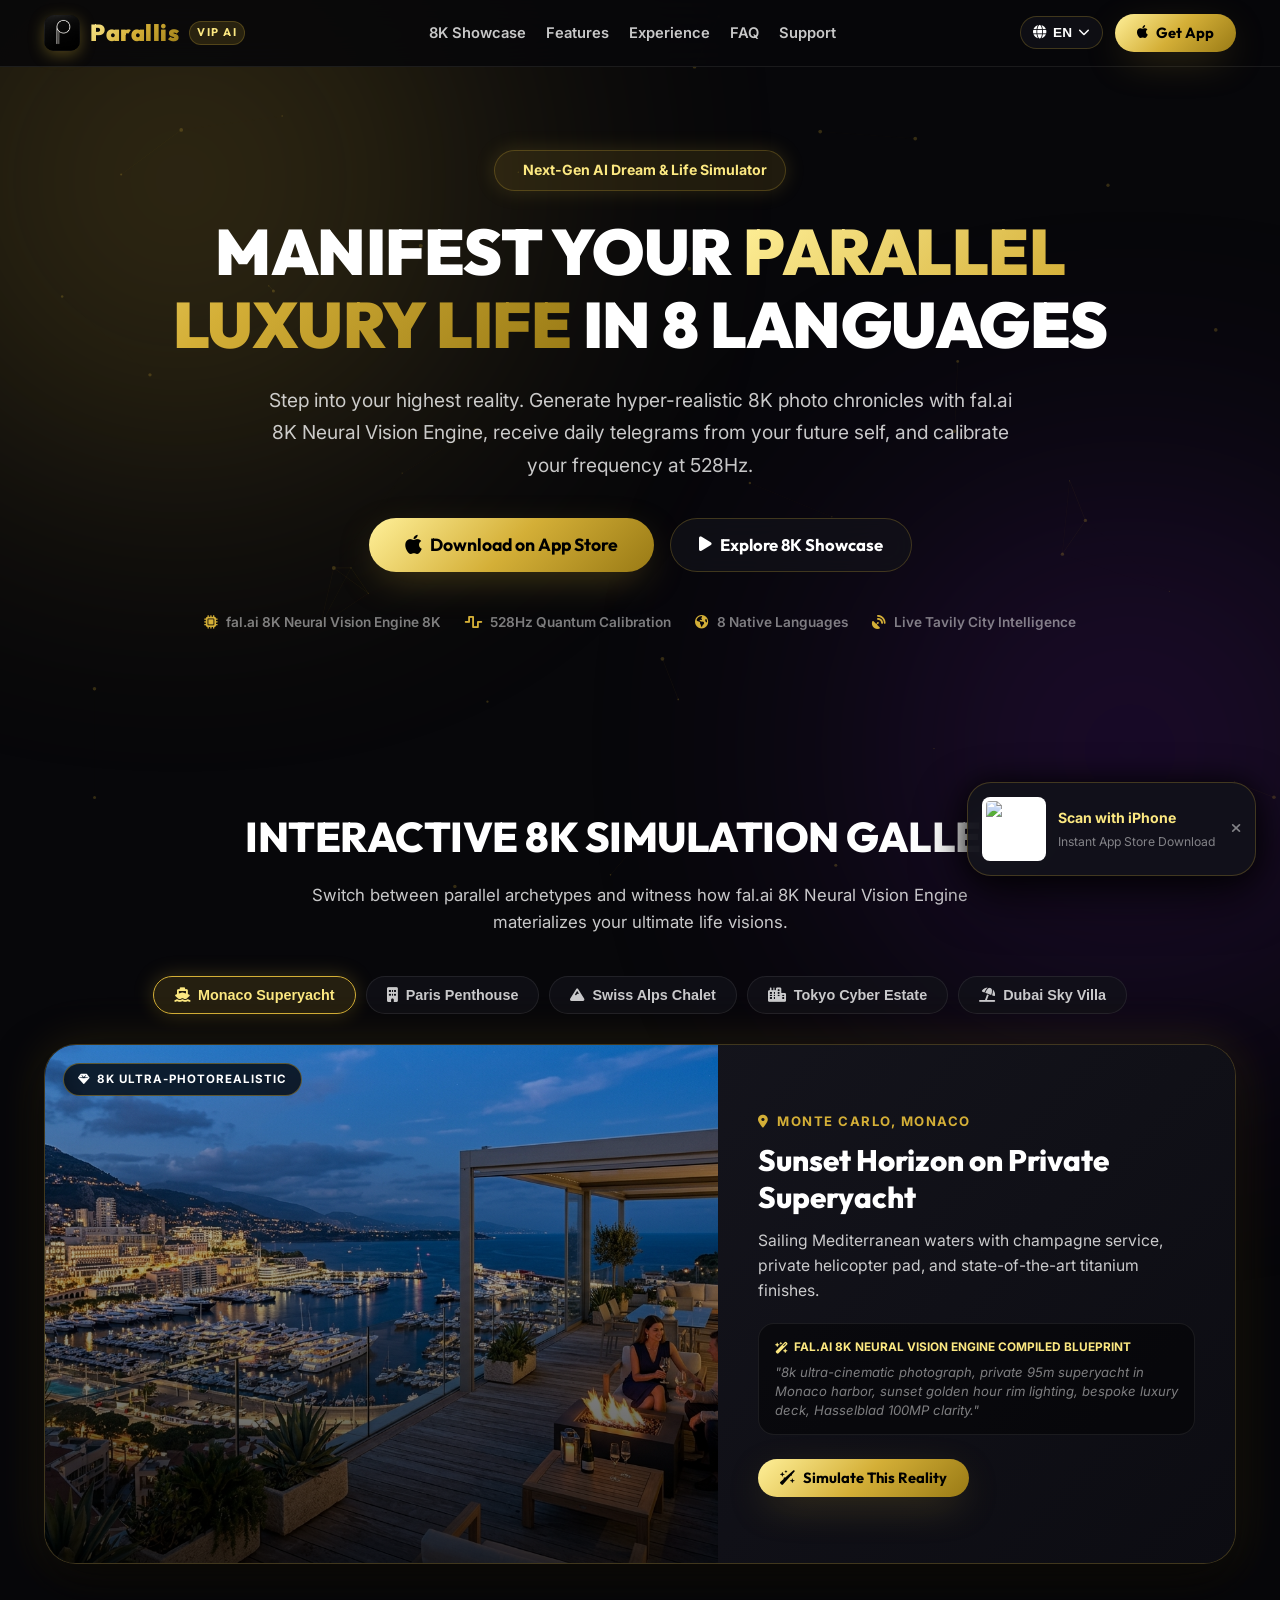
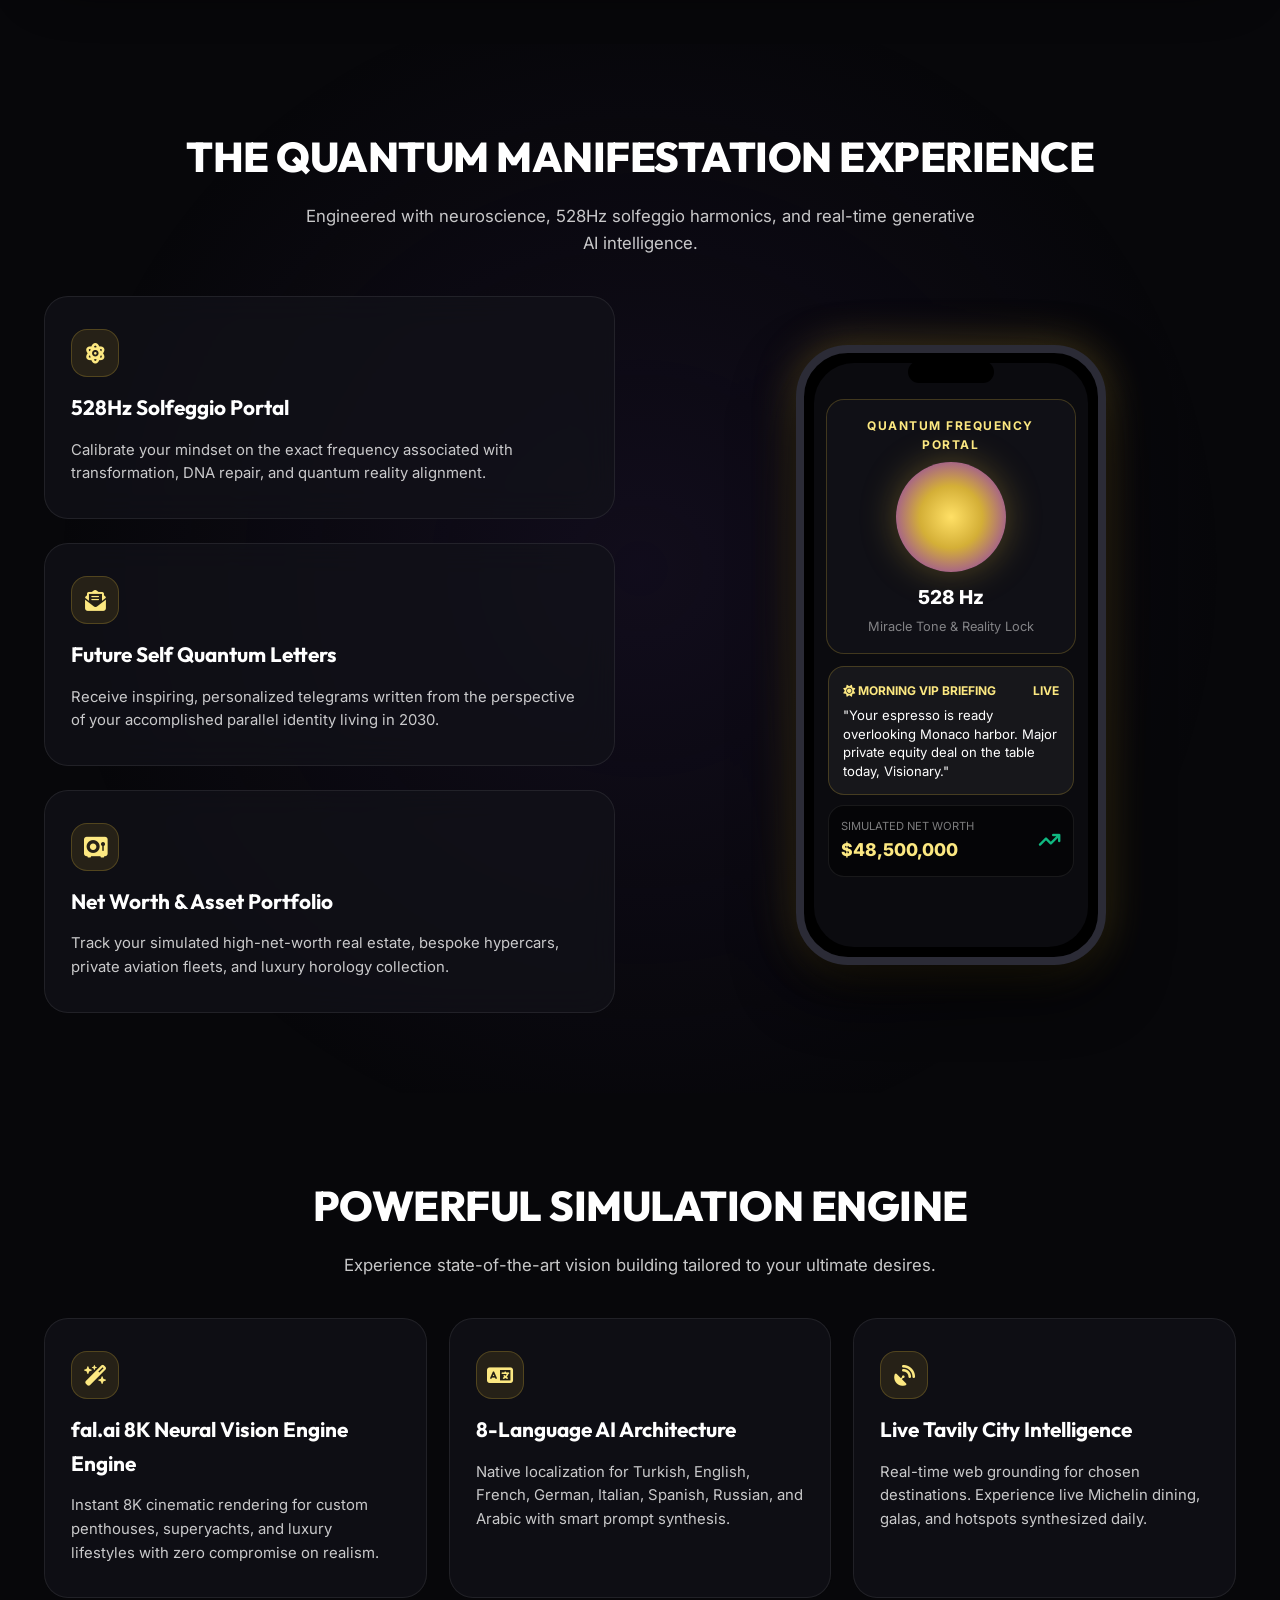
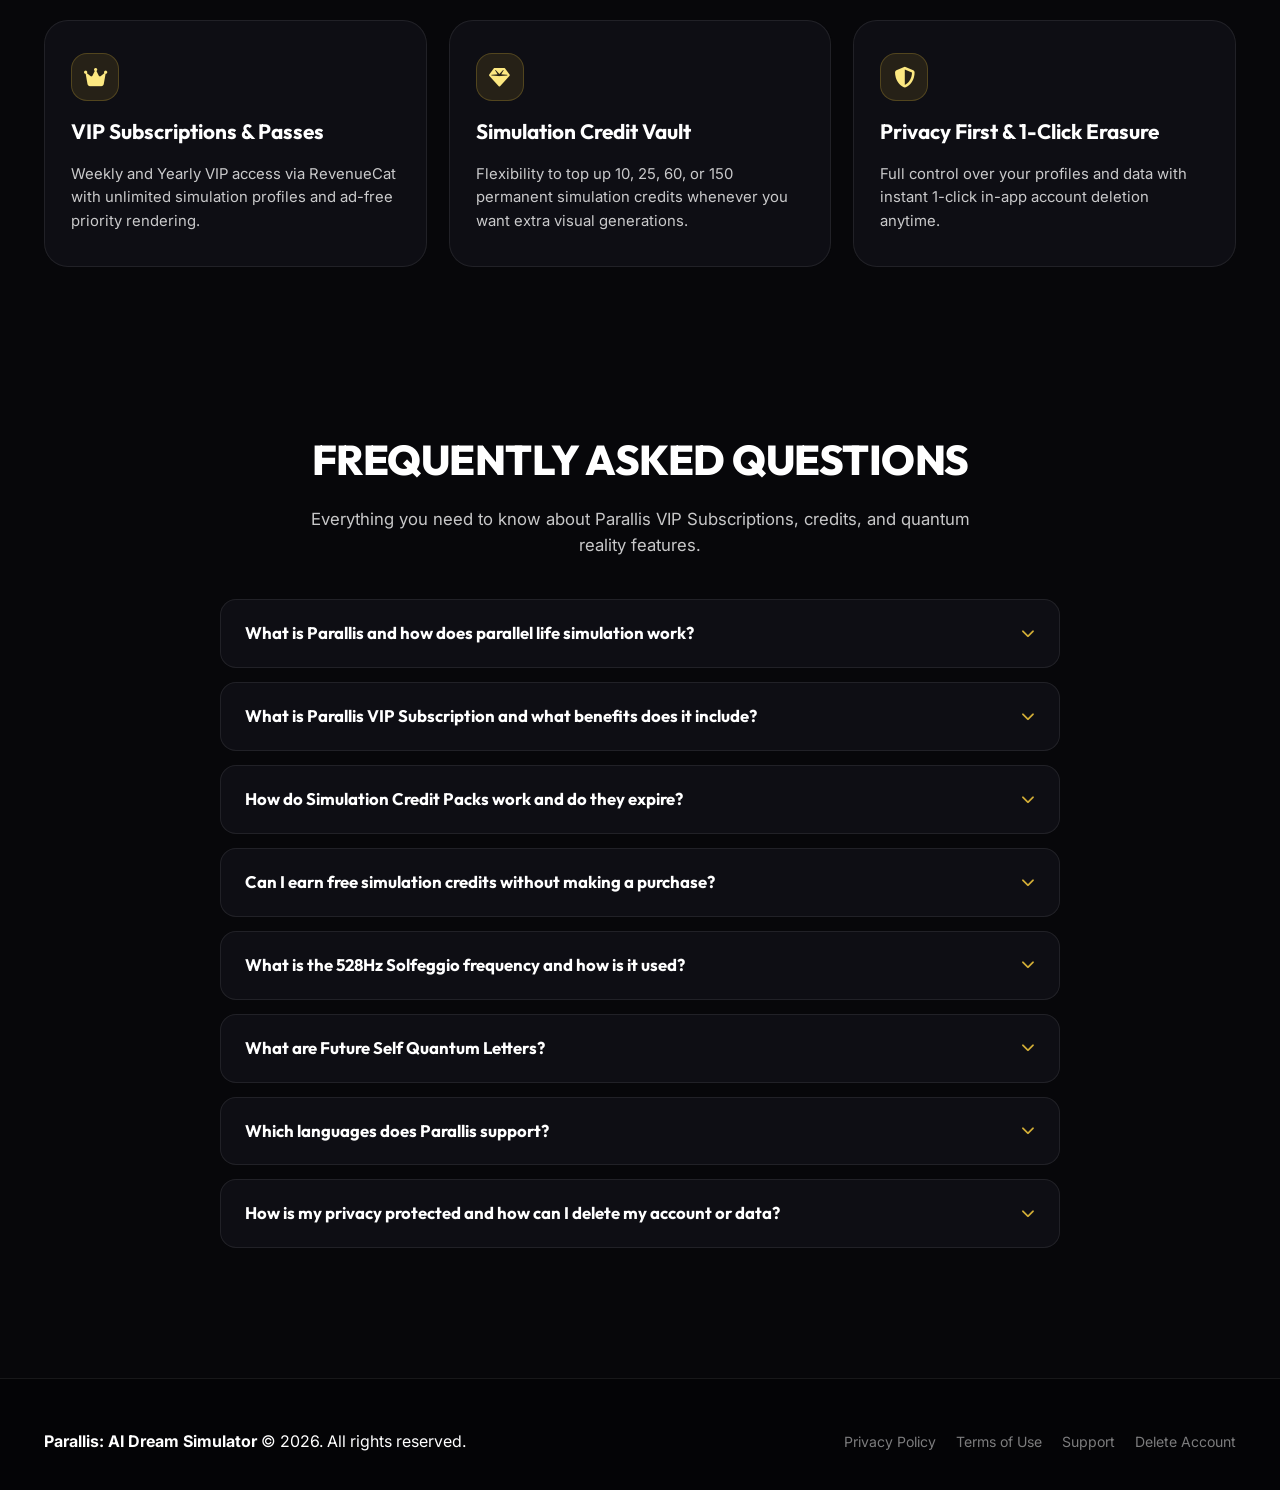
==== commit 790b8a90: "fix(i18n): hoist translations and isolate quantum canvas to fix 8-language switcher" ====
--- a/index.html
+++ b/index.html
@@ -426,405 +426,6 @@
 
     <!-- Interactive Scripts & 8 Languages Matrix -->
     <script>
-        // Localized 8K Showcase Data across 8 Languages
-        const localizedShowcase = {
-            "en": [
-                        {
-                                    "img": "assets/images/monaco_yacht.jpg",
-                                    "tag": "MONTE CARLO, MONACO",
-                                    "title": "Sunset Horizon on Private Superyacht",
-                                    "desc": "Sailing Mediterranean waters with champagne service, private helicopter pad, and state-of-the-art titanium finishes.",
-                                    "prompt": "\"8k ultra-cinematic photograph, private 95m superyacht in Monaco harbor, sunset golden hour rim lighting, bespoke luxury deck, Hasselblad 100MP clarity.\""
-                        },
-                        {
-                                    "img": "assets/images/paris_penthouse.jpg",
-                                    "tag": "PARIS, FRANCE",
-                                    "title": "Eiffel View Penthouse Terrace",
-                                    "desc": "Waking up to panoramic Parisian rooftop horizons, custom marble fireplaces, and bespoke designer furniture.",
-                                    "prompt": "\"8k architectural masterpiece, luxury penthouse terrace overlooking Eiffel tower at dusk, warm ambient interior illumination, hyper-realistic fal.ai detail.\""
-                        },
-                        {
-                                    "img": "assets/images/swiss_chalet.jpg",
-                                    "tag": "ZERMATT, SWITZERLAND",
-                                    "title": "Matterhorn Peak Private Alpine Chalet",
-                                    "desc": "Cozy wood-fired hearths, infinity hot tub overlooking snowy alpine peaks, and private ski-in helicopter hangar.",
-                                    "prompt": "\"8k photorealistic alpine estate in Zermatt, glowing glass architecture against snowy Matterhorn mountain, ultra-crisp atmospheric mist.\""
-                        },
-                        {
-                                    "img": "assets/images/tokyo_estate.jpg",
-                                    "tag": "SHIBUYA, TOKYO",
-                                    "title": "Cyberpunk Tech Founder Sky Suite",
-                                    "desc": "Floor-to-ceiling glass looking down onto vibrant Tokyo neon lights, high-frequency quantum workstations, and minimalist bonsai zen gardens.",
-                                    "prompt": "\"8k futuristic penthouse in Tokyo skyline, neon reflections on wet glass, luxury minimalist billionaire interior, sharp Hasselblad color science.\""
-                        },
-                        {
-                                    "img": "assets/images/dubai_villa.jpg",
-                                    "tag": "PALM JUMEIRAH, DUBAI",
-                                    "title": "Ultra-Luxury Waterfront Sky Estate",
-                                    "desc": "Private white sand coastline, cantilevered infinity pools, and rare supercar showroom built into the living pavilion.",
-                                    "prompt": "\"8k ultra-luxury Palm Jumeirah villa, crystal blue gulf waters, modern organic architecture, golden sun reflections, 100MP photorealism.\""
-                        }
-            ],
-            "tr": [
-                        {
-                                    "img": "assets/images/monaco_yacht.jpg",
-                                    "tag": "MONTE CARLO, MONAKO",
-                                    "title": "Özel Süperyatta Gün Batımı Seyri",
-                                    "desc": "Akdeniz sularında özel helikopter pisti, şampanya servisi ve titanyum işçilikle donatılmış lüks süperyat yolculuğu.",
-                                    "prompt": "\"8k ultra-sinematik fotoğraf, Monako limanında 95 metrelik özel süperyat, altın saat gün batımı ışığı, fal.ai 8K Sinematik Motoru kusursuzluğu.\""
-                        },
-                        {
-                                    "img": "assets/images/paris_penthouse.jpg",
-                                    "tag": "PARİS, FRANSA",
-                                    "title": "Eyfel Manzaralı Çatı Katı Terası",
-                                    "desc": "Paris silüetine uyanan panoramik çatı katı, özel mermer şömineler ve kişiye özel tasarım mobilyalar.",
-                                    "prompt": "\"8k mimari şaheser, gün batımında Eyfel kulesine bakan lüks penthouse terası, sıcak iç aydınlatma, fal.ai ultra detay.\""
-                        },
-                        {
-                                    "img": "assets/images/swiss_chalet.jpg",
-                                    "tag": "ZERMATT, İSVİÇRE",
-                                    "title": "Matterhorn Zirvesi Özel Alpler Şatosu",
-                                    "desc": "Karlı zirvelere bakan sonsuzluk jakuzisi, sıcak şömine salonu ve helikopter iniş pistli özel kış köşkü.",
-                                    "prompt": "\"8k foto-gerçekçi Zermatt dağ köşkü, karlı Matterhorn dağı manzaralı parıldayan cam mimari, kristal berraklık.\""
-                        },
-                        {
-                                    "img": "assets/images/tokyo_estate.jpg",
-                                    "tag": "SHIBUYA, TOKYO",
-                                    "title": "Teknoloji Lideri Siber Rezidansı",
-                                    "desc": "Tokyo neon ışıklarına bakan cam kule, yüksek frekanslı çalışma istasyonları ve minimalist zen bahçeleri.",
-                                    "prompt": "\"8k fütüristik Tokyo penthouse dairesi, ıslak camda neon yansımaları, lüks minimalist milyarder iç mekanı.\""
-                        },
-                        {
-                                    "img": "assets/images/dubai_villa.jpg",
-                                    "tag": "PALM JUMEIRAH, DUBAİ",
-                                    "title": "Sahil Kıyısında Ultra-Lüks Sky Villa",
-                                    "desc": "Özel beyaz kum sahili, cam tabanlı sonsuzluk havuzları ve salona entegre süper araba vitrini.",
-                                    "prompt": "\"8k ultra-lüks Palm Jumeirah villası, berrak turkuaz körfez suları, modern organik mimari, 100MP netlik.\""
-                        }
-            ],
-            "fr": [
-                        {
-                                    "img": "assets/images/monaco_yacht.jpg",
-                                    "tag": "MONTE CARLO, MONACO",
-                                    "title": "Coucher de Soleil sur Superyacht Privé",
-                                    "desc": "Navigation en Méditerranée avec héliport privé, service de champagne et finitions en titane sur mesure.",
-                                    "prompt": "\"8k photographie ultra-cinématographique, superyacht de 95 m dans le port de Monaco, lumière dorée au coucher du soleil.\""
-                        },
-                        {
-                                    "img": "assets/images/paris_penthouse.jpg",
-                                    "tag": "PARIS, FRANCE",
-                                    "title": "Terrasse Penthouse Vue Tour Eiffel",
-                                    "desc": "Réveil face aux toits de Paris, cheminées en marbre et mobilier design d'exception.",
-                                    "prompt": "\"8k chef-d'œuvre architectural, terrasse penthouse de luxe dominant la tour Eiffel au crépuscule, détails fal.ai.\""
-                        },
-                        {
-                                    "img": "assets/images/swiss_chalet.jpg",
-                                    "tag": "ZERMATT, SUISSE",
-                                    "title": "Chalet Alpin Privé au Mont Cervin",
-                                    "desc": "Jacuzzi à débordement face aux sommets enneigés, feu de bois chaleureux et héliport privé.",
-                                    "prompt": "\"8k domaine alpin photoréaliste à Zermatt, architecture de verre scintillante devant le mont Cervin.\""
-                        },
-                        {
-                                    "img": "assets/images/tokyo_estate.jpg",
-                                    "tag": "SHIBUYA, TOKYO",
-                                    "title": "Sky Suite Fondateur Cyberpunk",
-                                    "desc": "Baies vitrées panoramiques sur les néons de Tokyo, stations quantiques et jardins zen minimalistes.",
-                                    "prompt": "\"8k penthouse futuriste à Tokyo, reflets néon sur verre mouillé, design intérieur milliardaire ultra-épuré.\""
-                        },
-                        {
-                                    "img": "assets/images/dubai_villa.jpg",
-                                    "tag": "PALM JUMEIRAH, DUBAÏ",
-                                    "title": "Domaine Céleste Ultra-Luxe en Front de Mer",
-                                    "desc": "Plage privée de sable blanc, piscines à débordement suspendues et showroom pour supercars intégré.",
-                                    "prompt": "\"8k villa ultra-luxe Palm Jumeirah, eaux turquoise cristallines, architecture organique moderne.\""
-                        }
-            ],
-            "de": [
-                        {
-                                    "img": "assets/images/monaco_yacht.jpg",
-                                    "tag": "MONTE CARLO, MONACO",
-                                    "title": "Sonnenuntergang auf Privater Superyacht",
-                                    "desc": "Kreuzfahrt im Mittelmeer mit Champagnerservice, Hubschrauberlandeplatz und maßgefertigten Titan-Details.",
-                                    "prompt": "\"8k ultra-kinematische Fotografie, 95-Meter-Superyacht im Hafen von Monaco, goldenes Abendlicht.\""
-                        },
-                        {
-                                    "img": "assets/images/paris_penthouse.jpg",
-                                    "tag": "PARIS, FRANKREICH",
-                                    "title": "Penthouse-Terrasse mit Eiffelturmblick",
-                                    "desc": "Aufwachen mit Panoramablick über die Dächer von Paris, Marmorkaminen und exklusiven Designermöbeln.",
-                                    "prompt": "\"8k architektonisches Meisterwerk, Luxus-Penthouse mit Blick auf den Eiffelturm in der Dämmerung.\""
-                        },
-                        {
-                                    "img": "assets/images/swiss_chalet.jpg",
-                                    "tag": "ZERMATT, SCHWEIZ",
-                                    "title": "Privates Alpenchalet am Matterhorn",
-                                    "desc": "Infinity-Whirlpool mit Blick auf verschneite Alpengipfel, offener Kamin und privater Helikopterhangar.",
-                                    "prompt": "\"8k fotorealistisches Alpenanwesen in Zermatt, leuchtende Glasarchitektur vor dem verschneiten Matterhorn.\""
-                        },
-                        {
-                                    "img": "assets/images/tokyo_estate.jpg",
-                                    "tag": "SHIBUYA, TOKIO",
-                                    "title": "Cyberpunk Tech-Gründer Sky Suite",
-                                    "desc": "Bodentiefe Fenster mit Blick auf die Neonlichter Tokios, Quanten-Workstations und minimalistische Zen-Gärten.",
-                                    "prompt": "\"8k futuristisches Penthouse in der Skyline von Tokio, Neonreflexionen auf nassem Glas, Milliardärs-Interieur.\""
-                        },
-                        {
-                                    "img": "assets/images/dubai_villa.jpg",
-                                    "tag": "PALM JUMEIRAH, DUBAI",
-                                    "title": "Ultra-Luxus Sky-Anwesen am Wasser",
-                                    "desc": "Privater weißer Sandstrand, freitragende Infinity-Pools und integrierter Supersportwagen-Showroom.",
-                                    "prompt": "\"8k Ultra-Luxus-Villa auf Palm Jumeirah, kristallklares Wasser, moderne organische Architektur.\""
-                        }
-            ],
-            "it": [
-                        {
-                                    "img": "assets/images/monaco_yacht.jpg",
-                                    "tag": "MONTE CARLO, MONACO",
-                                    "title": "Tramonto su Superyacht Privato",
-                                    "desc": "Navigazione nel Mediterraneo con servizio champagne, eliporto privato e dettagli in titanio su misura.",
-                                    "prompt": "\"8k fotografia ultra-cinematografica, superyacht di 95 metri nel porto di Monaco, luce dorata del tramonto.\""
-                        },
-                        {
-                                    "img": "assets/images/paris_penthouse.jpg",
-                                    "tag": "PARIGI, FRANCIA",
-                                    "title": "Terrazza Attico Vista Torre Eiffel",
-                                    "desc": "Risveglio con vista panoramica sui tetti parigini, caminetti in marmo e arredi firmati su misura.",
-                                    "prompt": "\"8k capolavoro architettonico, terrazza attico di lusso affacciata sulla Torre Eiffel al crepuscolo.\""
-                        },
-                        {
-                                    "img": "assets/images/swiss_chalet.jpg",
-                                    "tag": "ZERMATT, SVIZZERA",
-                                    "title": "Chalet Alpino Privato al Cervino",
-                                    "desc": "Idromassaggio a sfioro sulle vette innevate, camino a legna e hangar privato per elicotteri.",
-                                    "prompt": "\"8k tenuta alpina fotorealistica a Zermatt, architettura in vetro scintillante davanti al Cervino.\""
-                        },
-                        {
-                                    "img": "assets/images/tokyo_estate.jpg",
-                                    "tag": "SHIBUYA, TOKYO",
-                                    "title": "Sky Suite Cyberpunk Tech Founder",
-                                    "desc": "Vetri a tutta altezza sulle luci al neon di Tokyo, postazioni quantistiche e giardini zen minimalisti.",
-                                    "prompt": "\"8k attico futuristico nello skyline di Tokyo, riflessi al neon su vetro bagnato, interni di lusso.\""
-                        },
-                        {
-                                    "img": "assets/images/dubai_villa.jpg",
-                                    "tag": "PALM JUMEIRAH, DUBAI",
-                                    "title": "Tenuta Sky Ultra-Lusso Fronte Mare",
-                                    "desc": "Spiaggia privata di sabbia bianca, piscine a sfioro a sbalzo e showroom per supercar integrato.",
-                                    "prompt": "\"8k villa ultra-lusso Palm Jumeirah, acque cristalline del golfo, architettura organica moderna.\""
-                        }
-            ],
-            "es": [
-                        {
-                                    "img": "assets/images/monaco_yacht.jpg",
-                                    "tag": "MONTE CARLO, MÓNACO",
-                                    "title": "Atardecer en Superyate Privado",
-                                    "desc": "Navegación por el Mediterráneo con servicio de champán, helipuerto privado y acabados de titanio personalizados.",
-                                    "prompt": "\"8k fotografía ultra-cinematográfica, superyate de 95m en el puerto de Mónaco, luz dorada al atardecer.\""
-                        },
-                        {
-                                    "img": "assets/images/paris_penthouse.jpg",
-                                    "tag": "PARÍS, FRANCIA",
-                                    "title": "Terraza Ático con Vista a la Torre Eiffel",
-                                    "desc": "Amanecer con vistas panorámicas a los tejados parisinos, chimeneas de mármol y muebles de diseño exclusivo.",
-                                    "prompt": "\"8k obra maestra arquitectónica, terraza de ático de lujo con vistas a la Torre Eiffel al anochecer.\""
-                        },
-                        {
-                                    "img": "assets/images/swiss_chalet.jpg",
-                                    "tag": "ZERMATT, SUIZA",
-                                    "title": "Chalet Alpino Privado en el Matterhorn",
-                                    "desc": "Jacuzzi infinito con vistas a cumbres nevadas, cálida chimenea de leña y hangar privado de helicópteros.",
-                                    "prompt": "\"8k propiedad alpina fotorrealista en Zermatt, arquitectura de cristal brillante frente al Matterhorn.\""
-                        },
-                        {
-                                    "img": "assets/images/tokyo_estate.jpg",
-                                    "tag": "SHIBUYA, TOKIO",
-                                    "title": "Sky Suite Cyberpunk para Fundadores Tech",
-                                    "desc": "Ventanales de suelo a techo sobre las luces de neón de Tokio, estaciones cuánticas y jardines zen minimalistas.",
-                                    "prompt": "\"8k ático futurista en el horizonte de Tokio, reflejos de neón en cristal mojado, interiorismo multimillonario.\""
-                        },
-                        {
-                                    "img": "assets/images/dubai_villa.jpg",
-                                    "tag": "PALM JUMEIRAH, DUBÁI",
-                                    "title": "Sky Estate de Ultra-Lujo Frente al Mar",
-                                    "desc": "Playa privada de arena blanca, piscinas infinitas voladizas y sala de exposición de superdeportivos integrada.",
-                                    "prompt": "\"8k villa de ultra-lujo en Palm Jumeirah, aguas cristalinas del golfo, arquitectura orgánica moderna.\""
-                        }
-            ],
-            "ru": [
-                        {
-                                    "img": "assets/images/monaco_yacht.jpg",
-                                    "tag": "МОНТЕ-КАРЛО, МОНАКО",
-                                    "title": "Закат на частной суперъяхте",
-                                    "desc": "Круиз по Средиземному морю с шампанским, вертолетной площадкой и титановой отделкой ручной работы.",
-                                    "prompt": "\"8k ультра-кинематографичная фотография, 95-метровая суперъяхта в гавани Монако, золотой закатный свет.\""
-                        },
-                        {
-                                    "img": "assets/images/paris_penthouse.jpg",
-                                    "tag": "ПАРИЖ, ФРАНЦИЯ",
-                                    "title": "Терраса пентхауса с видом на Эйфелеву башню",
-                                    "desc": "Панорама парижских крыш на рассвете, мраморные камины и эксклюзивная дизайнерская мебель.",
-                                    "prompt": "\"8k архитектурный шедевр, роскошная терраса с видом на Эйфелеву башню в сумерках, детализация fal.ai.\""
-                        },
-                        {
-                                    "img": "assets/images/swiss_chalet.jpg",
-                                    "tag": "ЦЕРМАТТ, ШВЕЙЦАРИЯ",
-                                    "title": "Альпийское шале с видом на Маттерхорн",
-                                    "desc": "Панорамное джакузи с видом на заснеженные пики, уютный дровяной камин и вертолетный ангар.",
-                                    "prompt": "\"8k фотореалистичное альпийское поместье в Церматте, стеклянная архитектура на фоне горы Маттерхорн.\""
-                        },
-                        {
-                                    "img": "assets/images/tokyo_estate.jpg",
-                                    "tag": "СИБУЯ, ТОКИО",
-                                    "title": "Киберпанк скай-сьют IT-лидера",
-                                    "desc": "Панорамные окна на неоновый Токио, квантовые рабочие станции и минималистичный сад камней дзен.",
-                                    "prompt": "\"8k футуристичный пентхаус в Токио, отражения неона на мокром стекле, роскошный интерьер миллиардера.\""
-                        },
-                        {
-                                    "img": "assets/images/dubai_villa.jpg",
-                                    "tag": "ПАЛЬМА ДЖУМЕЙРА, ДУБАЙ",
-                                    "title": "Ультрароскошное поместье на берегу залива",
-                                    "desc": "Частный пляж с белым песком, консольные пейзажные бассейны и встроенный подиум для суперкаров.",
-                                    "prompt": "\"8k ультрароскошная вилла на Palm Jumeirah, кристальные воды залива, современная биоморфная архитектура.\""
-                        }
-            ],
-            "ar": [
-                        {
-                                    "img": "assets/images/monaco_yacht.jpg",
-                                    "tag": "مونتي كارلو، موناكو",
-                                    "title": "غروب الشمس على متن يخت فائق خاص",
-                                    "desc": "إبحار في مياه البحر الأبيض المتوسط مع مهبط مروحيات خاص وخدمة كبار الشخصيات وتشطيبات تيتانيوم فاخرة.",
-                                    "prompt": "\"8k لقطة سينمائية فائقة، يخت فائق بطول 95 متراً في ميناء موناكو، إضاءة ذهبية ساحرة لغروب الشمس.\""
-                        },
-                        {
-                                    "img": "assets/images/paris_penthouse.jpg",
-                                    "tag": "باريس، فرنسا",
-                                    "title": "شرفة بنتهاوس بإطلالة برج إيفل",
-                                    "desc": "استيقاظ بانورامي على أفق باريس مع مدافئ رخامية مخصصة وأثاث مصمم خصيصاً.",
-                                    "prompt": "\"8k تحفة معمارية، شرفة بنتهاوس فاخرة تطل على برج إيفل وقت الغسق، تفاصيل fal.ai فائقة الواقعية.\""
-                        },
-                        {
-                                    "img": "assets/images/swiss_chalet.jpg",
-                                    "tag": "زيرمات، سويسرا",
-                                    "title": "شاليه ألب خاص في قمة ماترهورن",
-                                    "desc": "جاكوزي لا متناهٍ يطل على القمم المغطاة بالثلوج، ومدفأة حطب دافئة ومهبط مروحيات خاص للتزلج.",
-                                    "prompt": "\"8k قصر جبلي فوتوغرافي في زيرمات، هندسة زجاجية متألقة أمام جبل ماترهورن الثلجي.\""
-                        },
-                        {
-                                    "img": "assets/images/tokyo_estate.jpg",
-                                    "tag": "شيبويا، طوكيو",
-                                    "title": "جناح سماوي سيبراني لمؤسس التكنولوجيا",
-                                    "desc": "نوافذ زجاجية ممتدة على أضواء نيون طوكيو، ومحطات عمل كمومية، وحدائق زن يابانية مصغرة.",
-                                    "prompt": "\"8k بنتهاوس مستقبلي في أفق طوكيو، انعكاسات نيون على الزجاج، تصميم داخلي فاره للمليارديرات.\""
-                        },
-                        {
-                                    "img": "assets/images/dubai_villa.jpg",
-                                    "tag": "نخلة جميرا، دبي",
-                                    "title": "قصر سماوي فائق الفخامة على الواجهة البحرية",
-                                    "desc": "شاطئ رملي أبيض خاص، ومسابح لا متناهية معلقة، ومعرض سيارات خارقة مدمج في الصالون الرئيسي.",
-                                    "prompt": "\"8k فيلا فائقة الفخامة في نخلة جميرا، مياه خليج فيروزية صافية، هندسة معمارية عضوية حديثة.\""
-                        }
-            ]
-};
-
-        let currentShowcaseIndex = 0;
-
-        function getActiveLang() {
-            return document.getElementById('html-root').getAttribute('lang') || 'en';
-        }
-
-        function switchShowcase(index) {
-            currentShowcaseIndex = index;
-            const tabs = document.querySelectorAll('.showcase-tab');
-            tabs.forEach((tab, i) => {
-                if (i === index) tab.classList.add('active');
-                else tab.classList.remove('active');
-            });
-
-            const slides = document.querySelectorAll('.showcase-slide');
-            slides.forEach((slide, i) => {
-                if (i === index) slide.classList.add('active');
-                else slide.classList.remove('active');
-            });
-
-            const lang = getActiveLang();
-            const list = localizedShowcase[lang] || localizedShowcase['en'];
-            const data = list[index];
-
-            if (data) {
-                const tagEl = document.getElementById('showcase-tag');
-                const titleEl = document.getElementById('showcase-title');
-                const descEl = document.getElementById('showcase-desc');
-                const promptEl = document.getElementById('showcase-prompt');
-                if (tagEl) tagEl.innerHTML = `<i class="fa-solid fa-location-dot"></i> <span>${data.tag}</span>`;
-                if (titleEl) titleEl.innerText = data.title;
-                if (descEl) descEl.innerText = data.desc;
-                if (promptEl) promptEl.innerText = data.prompt;
-            }
-        }
-
-        // Quantum Canvas Animation
-        const canvas = document.getElementById('quantum-canvas');
-        if (canvas) {
-            const ctx = canvas.getContext('2d');
-            let width = canvas.width = window.innerWidth;
-            let height = canvas.height = window.innerHeight;
-            window.addEventListener('resize', () => {
-                if (!canvas) return;
-                width = canvas.width = window.innerWidth;
-                height = canvas.height = window.innerHeight;
-            });
-            const particles = [];
-            class QuantumParticle {
-                constructor() {
-                    this.reset();
-                }
-                reset() {
-                    this.x = Math.random() * width;
-                    this.y = Math.random() * height;
-                    this.vx = (Math.random() - 0.5) * 0.35;
-                    this.vy = (Math.random() - 0.5) * 0.35;
-                    this.radius = Math.random() * 1.5 + 0.5;
-                }
-                update() {
-                    this.x += this.vx;
-                    this.y += this.vy;
-                    if (this.x < 0 || this.x > width) this.vx *= -1;
-                    if (this.y < 0 || this.y > height) this.vy *= -1;
-                }
-                draw() {
-                    ctx.beginPath();
-                    ctx.arc(this.x, this.y, this.radius, 0, Math.PI * 2);
-                    ctx.fillStyle = 'rgba(212, 175, 55, 0.35)';
-                    ctx.fill();
-                }
-            }
-            for (let i = 0; i < 40; i++) {
-                particles.push(new QuantumParticle());
-            }
-            function animateCanvas() {
-                ctx.clearRect(0, 0, width, height);
-                for (let i = 0; i < particles.length; i++) {
-                    particles[i].update();
-                    particles[i].draw();
-                    for (let j = i + 1; j < particles.length; j++) {
-                        const dx = particles[i].x - particles[j].x;
-                        const dy = particles[i].y - particles[j].y;
-                        const dist = Math.sqrt(dx * dx + dy * dy);
-                        if (dist < 125) {
-                            ctx.beginPath();
-                            ctx.moveTo(particles[i].x, particles[i].y);
-                            ctx.lineTo(particles[j].x, particles[j].y);
-                            ctx.strokeStyle = `rgba(212, 175, 55, ${0.12 * (1 - dist / 125)})`;
-                            ctx.lineWidth = 0.65;
-                            ctx.stroke();
-                        }
-                    }
-                }
-                requestAnimationFrame(animateCanvas);
-            }
-            animateCanvas();
-        }
-
         // 8 Languages Dictionary
         const translations = {
             en: {
@@ -1085,8 +686,344 @@
             }
         };
 
+        // Localized 8K Showcase Data across 8 Languages
+        const localizedShowcase = {
+            "en": [
+                        {
+                                    "img": "assets/images/monaco_yacht.jpg",
+                                    "tag": "MONTE CARLO, MONACO",
+                                    "title": "Sunset Horizon on Private Superyacht",
+                                    "desc": "Sailing Mediterranean waters with champagne service, private helicopter pad, and state-of-the-art titanium finishes.",
+                                    "prompt": "\"8k ultra-cinematic photograph, private 95m superyacht in Monaco harbor, sunset golden hour rim lighting, bespoke luxury deck, Hasselblad 100MP clarity.\""
+                        },
+                        {
+                                    "img": "assets/images/paris_penthouse.jpg",
+                                    "tag": "PARIS, FRANCE",
+                                    "title": "Eiffel View Penthouse Terrace",
+                                    "desc": "Waking up to panoramic Parisian rooftop horizons, custom marble fireplaces, and bespoke designer furniture.",
+                                    "prompt": "\"8k architectural masterpiece, luxury penthouse terrace overlooking Eiffel tower at dusk, warm ambient interior illumination, hyper-realistic fal.ai detail.\""
+                        },
+                        {
+                                    "img": "assets/images/swiss_chalet.jpg",
+                                    "tag": "ZERMATT, SWITZERLAND",
+                                    "title": "Matterhorn Peak Private Alpine Chalet",
+                                    "desc": "Cozy wood-fired hearths, infinity hot tub overlooking snowy alpine peaks, and private ski-in helicopter hangar.",
+                                    "prompt": "\"8k photorealistic alpine estate in Zermatt, glowing glass architecture against snowy Matterhorn mountain, ultra-crisp atmospheric mist.\""
+                        },
+                        {
+                                    "img": "assets/images/tokyo_estate.jpg",
+                                    "tag": "SHIBUYA, TOKYO",
+                                    "title": "Cyberpunk Tech Founder Sky Suite",
+                                    "desc": "Floor-to-ceiling glass looking down onto vibrant Tokyo neon lights, high-frequency quantum workstations, and minimalist bonsai zen gardens.",
+                                    "prompt": "\"8k futuristic penthouse in Tokyo skyline, neon reflections on wet glass, luxury minimalist billionaire interior, sharp Hasselblad color science.\""
+                        },
+                        {
+                                    "img": "assets/images/dubai_villa.jpg",
+                                    "tag": "PALM JUMEIRAH, DUBAI",
+                                    "title": "Ultra-Luxury Waterfront Sky Estate",
+                                    "desc": "Private white sand coastline, cantilevered infinity pools, and rare supercar showroom built into the living pavilion.",
+                                    "prompt": "\"8k ultra-luxury Palm Jumeirah villa, crystal blue gulf waters, modern organic architecture, golden sun reflections, 100MP photorealism.\""
+                        }
+            ],
+            "tr": [
+                        {
+                                    "img": "assets/images/monaco_yacht.jpg",
+                                    "tag": "MONTE CARLO, MONAKO",
+                                    "title": "Özel Süperyatta Gün Batımı Seyri",
+                                    "desc": "Akdeniz sularında özel helikopter pisti, şampanya servisi ve titanyum işçilikle donatılmış lüks süperyat yolculuğu.",
+                                    "prompt": "\"8k ultra-sinematik fotoğraf, Monako limanında 95 metrelik özel süperyat, altın saat gün batımı ışığı, fal.ai 8K Sinematik Motoru kusursuzluğu.\""
+                        },
+                        {
+                                    "img": "assets/images/paris_penthouse.jpg",
+                                    "tag": "PARİS, FRANSA",
+                                    "title": "Eyfel Manzaralı Çatı Katı Terası",
+                                    "desc": "Paris silüetine uyanan panoramik çatı katı, özel mermer şömineler ve kişiye özel tasarım mobilyalar.",
+                                    "prompt": "\"8k mimari şaheser, gün batımında Eyfel kulesine bakan lüks penthouse terası, sıcak iç aydınlatma, fal.ai ultra detay.\""
+                        },
+                        {
+                                    "img": "assets/images/swiss_chalet.jpg",
+                                    "tag": "ZERMATT, İSVİÇRE",
+                                    "title": "Matterhorn Zirvesi Özel Alpler Şatosu",
+                                    "desc": "Karlı zirvelere bakan sonsuzluk jakuzisi, sıcak şömine salonu ve helikopter iniş pistli özel kış köşkü.",
+                                    "prompt": "\"8k foto-gerçekçi Zermatt dağ köşkü, karlı Matterhorn dağı manzaralı parıldayan cam mimari, kristal berraklık.\""
+                        },
+                        {
+                                    "img": "assets/images/tokyo_estate.jpg",
+                                    "tag": "SHIBUYA, TOKYO",
+                                    "title": "Teknoloji Lideri Siber Rezidansı",
+                                    "desc": "Tokyo neon ışıklarına bakan cam kule, yüksek frekanslı çalışma istasyonları ve minimalist zen bahçeleri.",
+                                    "prompt": "\"8k fütüristik Tokyo penthouse dairesi, ıslak camda neon yansımaları, lüks minimalist milyarder iç mekanı.\""
+                        },
+                        {
+                                    "img": "assets/images/dubai_villa.jpg",
+                                    "tag": "PALM JUMEIRAH, DUBAİ",
+                                    "title": "Sahil Kıyısında Ultra-Lüks Sky Villa",
+                                    "desc": "Özel beyaz kum sahili, cam tabanlı sonsuzluk havuzları ve salona entegre süper araba vitrini.",
+                                    "prompt": "\"8k ultra-lüks Palm Jumeirah villası, berrak turkuaz körfez suları, modern organik mimari, 100MP netlik.\""
+                        }
+            ],
+            "fr": [
+                        {
+                                    "img": "assets/images/monaco_yacht.jpg",
+                                    "tag": "MONTE CARLO, MONACO",
+                                    "title": "Coucher de Soleil sur Superyacht Privé",
+                                    "desc": "Navigation en Méditerranée avec héliport privé, service de champagne et finitions en titane sur mesure.",
+                                    "prompt": "\"8k photographie ultra-cinématographique, superyacht de 95 m dans le port de Monaco, lumière dorée au coucher du soleil.\""
+                        },
+                        {
+                                    "img": "assets/images/paris_penthouse.jpg",
+                                    "tag": "PARIS, FRANCE",
+                                    "title": "Terrasse Penthouse Vue Tour Eiffel",
+                                    "desc": "Réveil face aux toits de Paris, cheminées en marbre et mobilier design d'exception.",
+                                    "prompt": "\"8k chef-d'œuvre architectural, terrasse penthouse de luxe dominant la tour Eiffel au crépuscule, détails fal.ai.\""
+                        },
+                        {
+                                    "img": "assets/images/swiss_chalet.jpg",
+                                    "tag": "ZERMATT, SUISSE",
+                                    "title": "Chalet Alpin Privé au Mont Cervin",
+                                    "desc": "Jacuzzi à débordement face aux sommets enneigés, feu de bois chaleureux et héliport privé.",
+                                    "prompt": "\"8k domaine alpin photoréaliste à Zermatt, architecture de verre scintillante devant le mont Cervin.\""
+                        },
+                        {
+                                    "img": "assets/images/tokyo_estate.jpg",
+                                    "tag": "SHIBUYA, TOKYO",
+                                    "title": "Sky Suite Fondateur Cyberpunk",
+                                    "desc": "Baies vitrées panoramiques sur les néons de Tokyo, stations quantiques et jardins zen minimalistes.",
+                                    "prompt": "\"8k penthouse futuriste à Tokyo, reflets néon sur verre mouillé, design intérieur milliardaire ultra-épuré.\""
+                        },
+                        {
+                                    "img": "assets/images/dubai_villa.jpg",
+                                    "tag": "PALM JUMEIRAH, DUBAÏ",
+                                    "title": "Domaine Céleste Ultra-Luxe en Front de Mer",
+                                    "desc": "Plage privée de sable blanc, piscines à débordement suspendues et showroom pour supercars intégré.",
+                                    "prompt": "\"8k villa ultra-luxe Palm Jumeirah, eaux turquoise cristallines, architecture organique moderne.\""
+                        }
+            ],
+            "de": [
+                        {
+                                    "img": "assets/images/monaco_yacht.jpg",
+                                    "tag": "MONTE CARLO, MONACO",
+                                    "title": "Sonnenuntergang auf Privater Superyacht",
+                                    "desc": "Kreuzfahrt im Mittelmeer mit Champagnerservice, Hubschrauberlandeplatz und maßgefertigten Titan-Details.",
+                                    "prompt": "\"8k ultra-kinematische Fotografie, 95-Meter-Superyacht im Hafen von Monaco, goldenes Abendlicht.\""
+                        },
+                        {
+                                    "img": "assets/images/paris_penthouse.jpg",
+                                    "tag": "PARIS, FRANKREICH",
+                                    "title": "Penthouse-Terrasse mit Eiffelturmblick",
+                                    "desc": "Aufwachen mit Panoramablick über die Dächer von Paris, Marmorkaminen und exklusiven Designermöbeln.",
+                                    "prompt": "\"8k architektonisches Meisterwerk, Luxus-Penthouse mit Blick auf den Eiffelturm in der Dämmerung.\""
+                        },
+                        {
+                                    "img": "assets/images/swiss_chalet.jpg",
+                                    "tag": "ZERMATT, SCHWEIZ",
+                                    "title": "Privates Alpenchalet am Matterhorn",
+                                    "desc": "Infinity-Whirlpool mit Blick auf verschneite Alpengipfel, offener Kamin und privater Helikopterhangar.",
+                                    "prompt": "\"8k fotorealistisches Alpenanwesen in Zermatt, leuchtende Glasarchitektur vor dem verschneiten Matterhorn.\""
+                        },
+                        {
+                                    "img": "assets/images/tokyo_estate.jpg",
+                                    "tag": "SHIBUYA, TOKIO",
+                                    "title": "Cyberpunk Tech-Gründer Sky Suite",
+                                    "desc": "Bodentiefe Fenster mit Blick auf die Neonlichter Tokios, Quanten-Workstations und minimalistische Zen-Gärten.",
+                                    "prompt": "\"8k futuristisches Penthouse in der Skyline von Tokio, Neonreflexionen auf nassem Glas, Milliardärs-Interieur.\""
+                        },
+                        {
+                                    "img": "assets/images/dubai_villa.jpg",
+                                    "tag": "PALM JUMEIRAH, DUBAI",
+                                    "title": "Ultra-Luxus Sky-Anwesen am Wasser",
+                                    "desc": "Privater weißer Sandstrand, freitragende Infinity-Pools und integrierter Supersportwagen-Showroom.",
+                                    "prompt": "\"8k Ultra-Luxus-Villa auf Palm Jumeirah, kristallklares Wasser, moderne organische Architektur.\""
+                        }
+            ],
+            "it": [
+                        {
+                                    "img": "assets/images/monaco_yacht.jpg",
+                                    "tag": "MONTE CARLO, MONACO",
+                                    "title": "Tramonto su Superyacht Privato",
+                                    "desc": "Navigazione nel Mediterraneo con servizio champagne, eliporto privato e dettagli in titanio su misura.",
+                                    "prompt": "\"8k fotografia ultra-cinematografica, superyacht di 95 metri nel porto di Monaco, luce dorata del tramonto.\""
+                        },
+                        {
+                                    "img": "assets/images/paris_penthouse.jpg",
+                                    "tag": "PARIGI, FRANCIA",
+                                    "title": "Terrazza Attico Vista Torre Eiffel",
+                                    "desc": "Risveglio con vista panoramica sui tetti parigini, caminetti in marmo e arredi firmati su misura.",
+                                    "prompt": "\"8k capolavoro architettonico, terrazza attico di lusso affacciata sulla Torre Eiffel al crepuscolo.\""
+                        },
+                        {
+                                    "img": "assets/images/swiss_chalet.jpg",
+                                    "tag": "ZERMATT, SVIZZERA",
+                                    "title": "Chalet Alpino Privato al Cervino",
+                                    "desc": "Idromassaggio a sfioro sulle vette innevate, camino a legna e hangar privato per elicotteri.",
+                                    "prompt": "\"8k tenuta alpina fotorealistica a Zermatt, architettura in vetro scintillante davanti al Cervino.\""
+                        },
+                        {
+                                    "img": "assets/images/tokyo_estate.jpg",
+                                    "tag": "SHIBUYA, TOKYO",
+                                    "title": "Sky Suite Cyberpunk Tech Founder",
+                                    "desc": "Vetri a tutta altezza sulle luci al neon di Tokyo, postazioni quantistiche e giardini zen minimalisti.",
+                                    "prompt": "\"8k attico futuristico nello skyline di Tokyo, riflessi al neon su vetro bagnato, interni di lusso.\""
+                        },
+                        {
+                                    "img": "assets/images/dubai_villa.jpg",
+                                    "tag": "PALM JUMEIRAH, DUBAI",
+                                    "title": "Tenuta Sky Ultra-Lusso Fronte Mare",
+                                    "desc": "Spiaggia privata di sabbia bianca, piscine a sfioro a sbalzo e showroom per supercar integrato.",
+                                    "prompt": "\"8k villa ultra-lusso Palm Jumeirah, acque cristalline del golfo, architettura organica moderna.\""
+                        }
+            ],
+            "es": [
+                        {
+                                    "img": "assets/images/monaco_yacht.jpg",
+                                    "tag": "MONTE CARLO, MÓNACO",
+                                    "title": "Atardecer en Superyate Privado",
+                                    "desc": "Navegación por el Mediterráneo con servicio de champán, helipuerto privado y acabados de titanio personalizados.",
+                                    "prompt": "\"8k fotografía ultra-cinematográfica, superyate de 95m en el puerto de Mónaco, luz dorada al atardecer.\""
+                        },
+                        {
+                                    "img": "assets/images/paris_penthouse.jpg",
+                                    "tag": "PARÍS, FRANCIA",
+                                    "title": "Terraza Ático con Vista a la Torre Eiffel",
+                                    "desc": "Amanecer con vistas panorámicas a los tejados parisinos, chimeneas de mármol y muebles de diseño exclusivo.",
+                                    "prompt": "\"8k obra maestra arquitectónica, terraza de ático de lujo con vistas a la Torre Eiffel al anochecer.\""
+                        },
+                        {
+                                    "img": "assets/images/swiss_chalet.jpg",
+                                    "tag": "ZERMATT, SUIZA",
+                                    "title": "Chalet Alpino Privado en el Matterhorn",
+                                    "desc": "Jacuzzi infinito con vistas a cumbres nevadas, cálida chimenea de leña y hangar privado de helicópteros.",
+                                    "prompt": "\"8k propiedad alpina fotorrealista en Zermatt, arquitectura de cristal brillante frente al Matterhorn.\""
+                        },
+                        {
+                                    "img": "assets/images/tokyo_estate.jpg",
+                                    "tag": "SHIBUYA, TOKIO",
+                                    "title": "Sky Suite Cyberpunk para Fundadores Tech",
+                                    "desc": "Ventanales de suelo a techo sobre las luces de neón de Tokio, estaciones cuánticas y jardines zen minimalistas.",
+                                    "prompt": "\"8k ático futurista en el horizonte de Tokio, reflejos de neón en cristal mojado, interiorismo multimillonario.\""
+                        },
+                        {
+                                    "img": "assets/images/dubai_villa.jpg",
+                                    "tag": "PALM JUMEIRAH, DUBÁI",
+                                    "title": "Sky Estate de Ultra-Lujo Frente al Mar",
+                                    "desc": "Playa privada de arena blanca, piscinas infinitas voladizas y sala de exposición de superdeportivos integrada.",
+                                    "prompt": "\"8k villa de ultra-lujo en Palm Jumeirah, aguas cristalinas del golfo, arquitectura orgánica moderna.\""
+                        }
+            ],
+            "ru": [
+                        {
+                                    "img": "assets/images/monaco_yacht.jpg",
+                                    "tag": "МОНТЕ-КАРЛО, МОНАКО",
+                                    "title": "Закат на частной суперъяхте",
+                                    "desc": "Круиз по Средиземному морю с шампанским, вертолетной площадкой и титановой отделкой ручной работы.",
+                                    "prompt": "\"8k ультра-кинематографичная фотография, 95-метровая суперъяхта в гавани Монако, золотой закатный свет.\""
+                        },
+                        {
+                                    "img": "assets/images/paris_penthouse.jpg",
+                                    "tag": "ПАРИЖ, ФРАНЦИЯ",
+                                    "title": "Терраса пентхауса с видом на Эйфелеву башню",
+                                    "desc": "Панорама парижских крыш на рассвете, мраморные камины и эксклюзивная дизайнерская мебель.",
+                                    "prompt": "\"8k архитектурный шедевр, роскошная терраса с видом на Эйфелеву башню в сумерках, детализация fal.ai.\""
+                        },
+                        {
+                                    "img": "assets/images/swiss_chalet.jpg",
+                                    "tag": "ЦЕРМАТТ, ШВЕЙЦАРИЯ",
+                                    "title": "Альпийское шале с видом на Маттерхорн",
+                                    "desc": "Панорамное джакузи с видом на заснеженные пики, уютный дровяной камин и вертолетный ангар.",
+                                    "prompt": "\"8k фотореалистичное альпийское поместье в Церматте, стеклянная архитектура на фоне горы Маттерхорн.\""
+                        },
+                        {
+                                    "img": "assets/images/tokyo_estate.jpg",
+                                    "tag": "СИБУЯ, ТОКИО",
+                                    "title": "Киберпанк скай-сьют IT-лидера",
+                                    "desc": "Панорамные окна на неоновый Токио, квантовые рабочие станции и минималистичный сад камней дзен.",
+                                    "prompt": "\"8k футуристичный пентхаус в Токио, отражения неона на мокром стекле, роскошный интерьер миллиардера.\""
+                        },
+                        {
+                                    "img": "assets/images/dubai_villa.jpg",
+                                    "tag": "ПАЛЬМА ДЖУМЕЙРА, ДУБАЙ",
+                                    "title": "Ультрароскошное поместье на берегу залива",
+                                    "desc": "Частный пляж с белым песком, консольные пейзажные бассейны и встроенный подиум для суперкаров.",
+                                    "prompt": "\"8k ультрароскошная вилла на Palm Jumeirah, кристальные воды залива, современная биоморфная архитектура.\""
+                        }
+            ],
+            "ar": [
+                        {
+                                    "img": "assets/images/monaco_yacht.jpg",
+                                    "tag": "مونتي كارلو، موناكو",
+                                    "title": "غروب الشمس على متن يخت فائق خاص",
+                                    "desc": "إبحار في مياه البحر الأبيض المتوسط مع مهبط مروحيات خاص وخدمة كبار الشخصيات وتشطيبات تيتانيوم فاخرة.",
+                                    "prompt": "\"8k لقطة سينمائية فائقة، يخت فائق بطول 95 متراً في ميناء موناكو، إضاءة ذهبية ساحرة لغروب الشمس.\""
+                        },
+                        {
+                                    "img": "assets/images/paris_penthouse.jpg",
+                                    "tag": "باريس، فرنسا",
+                                    "title": "شرفة بنتهاوس بإطلالة برج إيفل",
+                                    "desc": "استيقاظ بانورامي على أفق باريس مع مدافئ رخامية مخصصة وأثاث مصمم خصيصاً.",
+                                    "prompt": "\"8k تحفة معمارية، شرفة بنتهاوس فاخرة تطل على برج إيفل وقت الغسق، تفاصيل fal.ai فائقة الواقعية.\""
+                        },
+                        {
+                                    "img": "assets/images/swiss_chalet.jpg",
+                                    "tag": "زيرمات، سويسرا",
+                                    "title": "شاليه ألب خاص في قمة ماترهورن",
+                                    "desc": "جاكوزي لا متناهٍ يطل على القمم المغطاة بالثلوج، ومدفأة حطب دافئة ومهبط مروحيات خاص للتزلج.",
+                                    "prompt": "\"8k قصر جبلي فوتوغرافي في زيرمات، هندسة زجاجية متألقة أمام جبل ماترهورن الثلجي.\""
+                        },
+                        {
+                                    "img": "assets/images/tokyo_estate.jpg",
+                                    "tag": "شيبويا، طوكيو",
+                                    "title": "جناح سماوي سيبراني لمؤسس التكنولوجيا",
+                                    "desc": "نوافذ زجاجية ممتدة على أضواء نيون طوكيو، ومحطات عمل كمومية، وحدائق زن يابانية مصغرة.",
+                                    "prompt": "\"8k بنتهاوس مستقبلي في أفق طوكيو، انعكاسات نيون على الزجاج، تصميم داخلي فاره للمليارديرات.\""
+                        },
+                        {
+                                    "img": "assets/images/dubai_villa.jpg",
+                                    "tag": "نخلة جميرا، دبي",
+                                    "title": "قصر سماوي فائق الفخامة على الواجهة البحرية",
+                                    "desc": "شاطئ رملي أبيض خاص، ومسابح لا متناهية معلقة، ومعرض سيارات خارقة مدمج في الصالون الرئيسي.",
+                                    "prompt": "\"8k فيلا فائقة الفخامة في نخلة جميرا، مياه خليج فيروزية صافية، هندسة معمارية عضوية حديثة.\""
+                        }
+            ]
+};
+
+        let currentShowcaseIndex = 0;
+
+        function getActiveLang() {
+            return document.getElementById('html-root').getAttribute('lang') || 'en';
+        }
+
+        function switchShowcase(index) {
+            currentShowcaseIndex = index;
+            const tabs = document.querySelectorAll('.showcase-tab');
+            tabs.forEach((tab, i) => {
+                if (i === index) tab.classList.add('active');
+                else tab.classList.remove('active');
+            });
+
+            const slides = document.querySelectorAll('.showcase-slide');
+            slides.forEach((slide, i) => {
+                if (i === index) slide.classList.add('active');
+                else slide.classList.remove('active');
+            });
+
+            const lang = getActiveLang();
+            const list = localizedShowcase[lang] || localizedShowcase['en'];
+            const data = list[index];
+
+            if (data) {
+                const tagEl = document.getElementById('showcase-tag');
+                const titleEl = document.getElementById('showcase-title');
+                const descEl = document.getElementById('showcase-desc');
+                const promptEl = document.getElementById('showcase-prompt');
+                if (tagEl) tagEl.innerHTML = `<i class="fa-solid fa-location-dot"></i> <span>${data.tag}</span>`;
+                if (titleEl) titleEl.textContent = data.title;
+                if (descEl) descEl.textContent = data.desc;
+                if (promptEl) promptEl.textContent = data.prompt;
+            }
+        }
         function setLanguage(lang) {
             const htmlRoot = document.getElementById('html-root');
+            if (!htmlRoot) return;
             htmlRoot.setAttribute('lang', lang);
             
             if (lang === 'ar') {
@@ -1095,34 +1032,48 @@
                 htmlRoot.removeAttribute('dir');
             }
 
-            document.getElementById('current-lang-code').innerText = lang.toUpperCase();
+            const codeEl = document.getElementById('current-lang-code');
+            if (codeEl) codeEl.textContent = lang.toUpperCase();
 
             const dict = translations[lang] || translations['en'];
             document.querySelectorAll('[data-i18n]').forEach(el => {
                 const key = el.getAttribute('data-i18n');
-                if (dict[key]) {
-                    el.innerText = dict[key];
+                if (dict && dict[key] !== undefined) {
+                    el.textContent = dict[key];
                 }
             });
 
-                        // Refresh active showcase tab with new language strings
-            if (typeof switchShowcase === 'function') {
-                switchShowcase(currentShowcaseIndex);
+            document.querySelectorAll('[data-i18n-ph]').forEach(el => {
+                const key = el.getAttribute('data-i18n-ph');
+                if (dict && dict[key] !== undefined) {
+                    el.setAttribute('placeholder', dict[key]);
+                }
+            });
+
+            // Refresh active showcase tab with new language strings
+            try {
+                if (typeof switchShowcase === 'function') {
+                    switchShowcase(currentShowcaseIndex);
+                }
+            } catch (err) {
+                console.warn('Showcase sync error:', err);
             }
 
             // Persist language choice
-            localStorage.setItem('parallis_lang', lang);
+            try {
+                localStorage.setItem('parallis_lang', lang);
+            } catch (e) {}
             closeLangMenu();
         }
 
         function toggleLangMenu() {
             const menu = document.getElementById('lang-menu');
-            menu.classList.toggle('show');
+            if (menu) menu.classList.toggle('show');
         }
 
         function closeLangMenu() {
             const menu = document.getElementById('lang-menu');
-            menu.classList.remove('show');
+            if (menu) menu.classList.remove('show');
         }
 
         window.addEventListener('click', (e) => {
@@ -1132,17 +1083,100 @@
         });
 
         function toggleFaq(item) {
-            item.classList.toggle('active');
+            if (item) item.classList.toggle('active');
         }
 
-        // Initialize language from URL query or localStorage
-        window.addEventListener('DOMContentLoaded', () => {
-            const urlParams = new URLSearchParams(window.location.search);
-            const queryLang = urlParams.get('lang');
-            const savedLang = localStorage.getItem('parallis_lang') || navigator.language.slice(0,2) || 'en';
-            const initialLang = queryLang || (translations[savedLang] ? savedLang : 'en');
-            setLanguage(initialLang);
-        });
+        // Quantum Canvas Animation (Safely isolated)
+        function initQuantumCanvas() {
+            try {
+                const canvas = document.getElementById('quantum-canvas');
+                if (!canvas) return;
+                const ctx = canvas.getContext ? canvas.getContext('2d') : null;
+                if (!ctx) return;
+                let width = canvas.width = window.innerWidth;
+                let height = canvas.height = window.innerHeight;
+                window.addEventListener('resize', () => {
+                    if (!canvas) return;
+                    width = canvas.width = window.innerWidth;
+                    height = canvas.height = window.innerHeight;
+                });
+                const particles = [];
+                class QuantumParticle {
+                    constructor() {
+                        this.reset();
+                    }
+                    reset() {
+                        this.x = Math.random() * width;
+                        this.y = Math.random() * height;
+                        this.vx = (Math.random() - 0.5) * 0.35;
+                        this.vy = (Math.random() - 0.5) * 0.35;
+                        this.radius = Math.random() * 1.5 + 0.5;
+                    }
+                    update() {
+                        this.x += this.vx;
+                        this.y += this.vy;
+                        if (this.x < 0 || this.x > width) this.vx *= -1;
+                        if (this.y < 0 || this.y > height) this.vy *= -1;
+                    }
+                    draw() {
+                        ctx.beginPath();
+                        ctx.arc(this.x, this.y, this.radius, 0, Math.PI * 2);
+                        ctx.fillStyle = 'rgba(212, 175, 55, 0.35)';
+                        ctx.fill();
+                    }
+                }
+                for (let i = 0; i < 45; i++) {
+                    particles.push(new QuantumParticle());
+                }
+                function animateCanvas() {
+                    ctx.clearRect(0, 0, width, height);
+                    for (let i = 0; i < particles.length; i++) {
+                        particles[i].update();
+                        particles[i].draw();
+                        for (let j = i + 1; j < particles.length; j++) {
+                            const dx = particles[i].x - particles[j].x;
+                            const dy = particles[i].y - particles[j].y;
+                            const dist = Math.sqrt(dx * dx + dy * dy);
+                            if (dist < 130) {
+                                ctx.beginPath();
+                                ctx.moveTo(particles[i].x, particles[i].y);
+                                ctx.lineTo(particles[j].x, particles[j].y);
+                                ctx.strokeStyle = "rgba(212, 175, 55, " + (0.15 * (1 - dist / 130)) + ")";
+                                ctx.lineWidth = 0.75;
+                                ctx.stroke();
+                            }
+                        }
+                    }
+                    requestAnimationFrame(animateCanvas);
+                }
+                animateCanvas();
+            } catch (err) {
+                console.warn("Canvas animation unavailable:", err);
+            }
+        }
+
+        // Initialize Quantum Canvas & Language
+        initQuantumCanvas();
+
+        function initParallisLanguage() {
+            try {
+                const urlParams = new URLSearchParams(window.location.search);
+                const queryLang = urlParams.get('lang');
+                const savedLang = localStorage.getItem('parallis_lang') || (navigator.language ? navigator.language.slice(0, 2).toLowerCase() : 'en');
+                const initialLang = queryLang || (translations[savedLang] ? savedLang : 'en');
+                setLanguage(initialLang);
+            } catch (err) {
+                console.error("Language initialization failed:", err);
+                setLanguage('en');
+            }
+        }
+
+        if (document.readyState === 'loading') {
+            window.addEventListener('DOMContentLoaded', initParallisLanguage);
+        } else {
+            initParallisLanguage();
+        }
+    
     </script>
 </body>
 </html>
--- a/style.css
+++ b/style.css
@@ -972,3 +972,279 @@
         padding: 24px 18px;
     }
 }
+
+/* ==========================================================================
+   UI/UX Pro Max (uipro) - Inner Pages, Legal & Contact Form Design System
+   ========================================================================== */
+
+.legal-container, .inner-page-container {
+    padding-top: 130px;
+    padding-bottom: 80px;
+    max-width: 880px;
+    margin: 0 auto;
+    position: relative;
+    z-index: 10;
+}
+
+.support-cards-grid {
+    display: grid;
+    grid-template-columns: repeat(2, 1fr);
+    gap: 24px;
+    margin-bottom: 48px;
+    text-align: left;
+}
+
+.support-action-card {
+    background: var(--bg-card);
+    border: 1px solid var(--border-subtle);
+    border-radius: var(--radius-lg);
+    padding: 28px 24px;
+    backdrop-filter: blur(16px);
+    -webkit-backdrop-filter: blur(16px);
+    display: flex;
+    flex-direction: column;
+    justify-content: space-between;
+    gap: 16px;
+    transition: var(--transition);
+    position: relative;
+    overflow: hidden;
+}
+
+.support-action-card:hover {
+    border-color: var(--border-gold);
+    transform: translateY(-4px);
+    box-shadow: 0 16px 36px rgba(0, 0, 0, 0.5), 0 0 24px rgba(212, 175, 55, 0.12);
+}
+
+.support-action-card .card-icon {
+    width: 48px;
+    height: 48px;
+    border-radius: 14px;
+    background: rgba(212, 175, 55, 0.12);
+    border: 1px solid var(--border-gold);
+    display: flex;
+    align-items: center;
+    justify-content: center;
+    color: var(--gold-light);
+    font-size: 1.25rem;
+    margin-bottom: 4px;
+}
+
+.support-action-card h3 {
+    font-family: var(--font-heading);
+    font-size: 1.25rem;
+    font-weight: 700;
+    color: var(--text-primary);
+    margin-bottom: 6px;
+}
+
+.support-action-card p {
+    font-size: 0.92rem;
+    color: var(--text-secondary);
+    line-height: 1.5;
+}
+
+.support-action-card .card-action-link {
+    display: inline-flex;
+    align-items: center;
+    gap: 8px;
+    color: var(--gold-light);
+    font-weight: 600;
+    font-size: 0.95rem;
+    text-decoration: none;
+    transition: var(--transition);
+    margin-top: 8px;
+}
+
+.support-action-card .card-action-link:hover {
+    color: #FFFFFF;
+    transform: translateX(4px);
+}
+
+/* UI/UX Pro Max Form System */
+.contact-form-card {
+    background: var(--bg-card);
+    border: 1px solid var(--border-gold);
+    border-radius: var(--radius-xl);
+    padding: 38px 34px;
+    box-shadow: 0 24px 60px rgba(0, 0, 0, 0.7), 0 0 40px rgba(212, 175, 55, 0.08);
+    backdrop-filter: blur(24px);
+    -webkit-backdrop-filter: blur(24px);
+    margin-top: 16px;
+    position: relative;
+    overflow: hidden;
+    text-align: left;
+}
+
+.contact-form-card::before {
+    content: '';
+    position: absolute;
+    top: 0;
+    left: 0;
+    right: 0;
+    height: 2px;
+    background: var(--gold-gradient);
+}
+
+.contact-form {
+    width: 100%;
+}
+
+.form-grid-2 {
+    display: grid;
+    grid-template-columns: 1fr 1fr;
+    gap: 20px;
+    margin-bottom: 20px;
+}
+
+.form-group {
+    display: flex;
+    flex-direction: column;
+    gap: 8px;
+    margin-bottom: 20px;
+}
+
+.form-label {
+    display: flex;
+    align-items: center;
+    gap: 8px;
+    font-size: 0.78rem;
+    font-weight: 700;
+    letter-spacing: 0.8px;
+    text-transform: uppercase;
+    color: var(--gold-light);
+}
+
+.form-label i {
+    color: var(--gold-primary);
+    font-size: 0.85rem;
+}
+
+.form-control {
+    width: 100%;
+    background: rgba(255, 255, 255, 0.04);
+    border: 1px solid var(--border-subtle);
+    border-radius: var(--radius-md);
+    padding: 14px 18px;
+    font-family: var(--font-body);
+    font-size: 0.95rem;
+    color: var(--text-primary);
+    transition: var(--transition);
+    outline: none;
+    box-sizing: border-box;
+}
+
+.form-control:hover {
+    border-color: rgba(212, 175, 55, 0.4);
+    background: rgba(255, 255, 255, 0.06);
+}
+
+.form-control:focus {
+    border-color: var(--gold-primary);
+    background: rgba(255, 255, 255, 0.08);
+    box-shadow: 0 0 0 3px rgba(212, 175, 55, 0.2), 0 8px 24px rgba(0, 0, 0, 0.4);
+}
+
+.form-control::placeholder {
+    color: var(--text-muted);
+}
+
+/* Custom Select Styling */
+select.form-control {
+    appearance: none;
+    -webkit-appearance: none;
+    background-image: url("data:image/svg+xml,%3Csvg xmlns='http://www.w3.org/2000/svg' width='16' height='16' viewBox='0 0 24 24' fill='none' stroke='%23D4AF37' stroke-width='2' stroke-linecap='round' stroke-linejoin='round'%3E%3Cpolyline points='6 9 12 15 18 9'%3E%3C/polyline%3E%3C/svg%3E");
+    background-repeat: no-repeat;
+    background-position: right 18px center;
+    padding-right: 48px;
+    cursor: pointer;
+}
+
+select.form-control option {
+    background: #0E0E14;
+    color: #FFFFFF;
+    padding: 12px;
+}
+
+textarea.form-control {
+    min-height: 130px;
+    resize: vertical;
+    line-height: 1.6;
+}
+
+.form-submit-btn {
+    width: 100%;
+    display: flex;
+    align-items: center;
+    justify-content: center;
+    gap: 10px;
+    padding: 16px 28px;
+    font-size: 1rem;
+    font-weight: 700;
+    letter-spacing: 0.5px;
+    border-radius: var(--radius-md);
+    cursor: pointer;
+    border: none;
+    background: var(--gold-gradient);
+    color: #07070A;
+    box-shadow: var(--shadow-gold);
+    transition: var(--transition);
+    position: relative;
+    overflow: hidden;
+}
+
+.form-submit-btn:hover {
+    transform: translateY(-2px);
+    box-shadow: 0 16px 40px rgba(212, 175, 55, 0.45);
+}
+
+.form-submit-btn:active {
+    transform: translateY(0);
+}
+
+.form-note {
+    font-size: 0.8rem;
+    color: var(--text-muted);
+    margin-top: 14px;
+    display: flex;
+    align-items: center;
+    justify-content: center;
+    gap: 8px;
+    text-align: center;
+}
+
+.form-success-banner {
+    display: none;
+    margin-top: 24px;
+    padding: 18px 24px;
+    background: rgba(39, 174, 96, 0.15);
+    border: 1px solid rgba(39, 174, 96, 0.45);
+    border-radius: var(--radius-md);
+    color: #2ecc71;
+    font-weight: 600;
+    font-size: 0.95rem;
+    align-items: center;
+    gap: 12px;
+    backdrop-filter: blur(12px);
+    box-shadow: 0 10px 30px rgba(39, 174, 96, 0.15);
+}
+
+@media (max-width: 768px) {
+    .legal-container, .inner-page-container {
+        padding-top: 110px;
+        padding-bottom: 50px;
+    }
+    .support-cards-grid {
+        grid-template-columns: 1fr;
+        gap: 16px;
+        margin-bottom: 36px;
+    }
+    .form-grid-2 {
+        grid-template-columns: 1fr;
+        gap: 16px;
+    }
+    .contact-form-card {
+        padding: 24px 18px;
+    }
+}
+
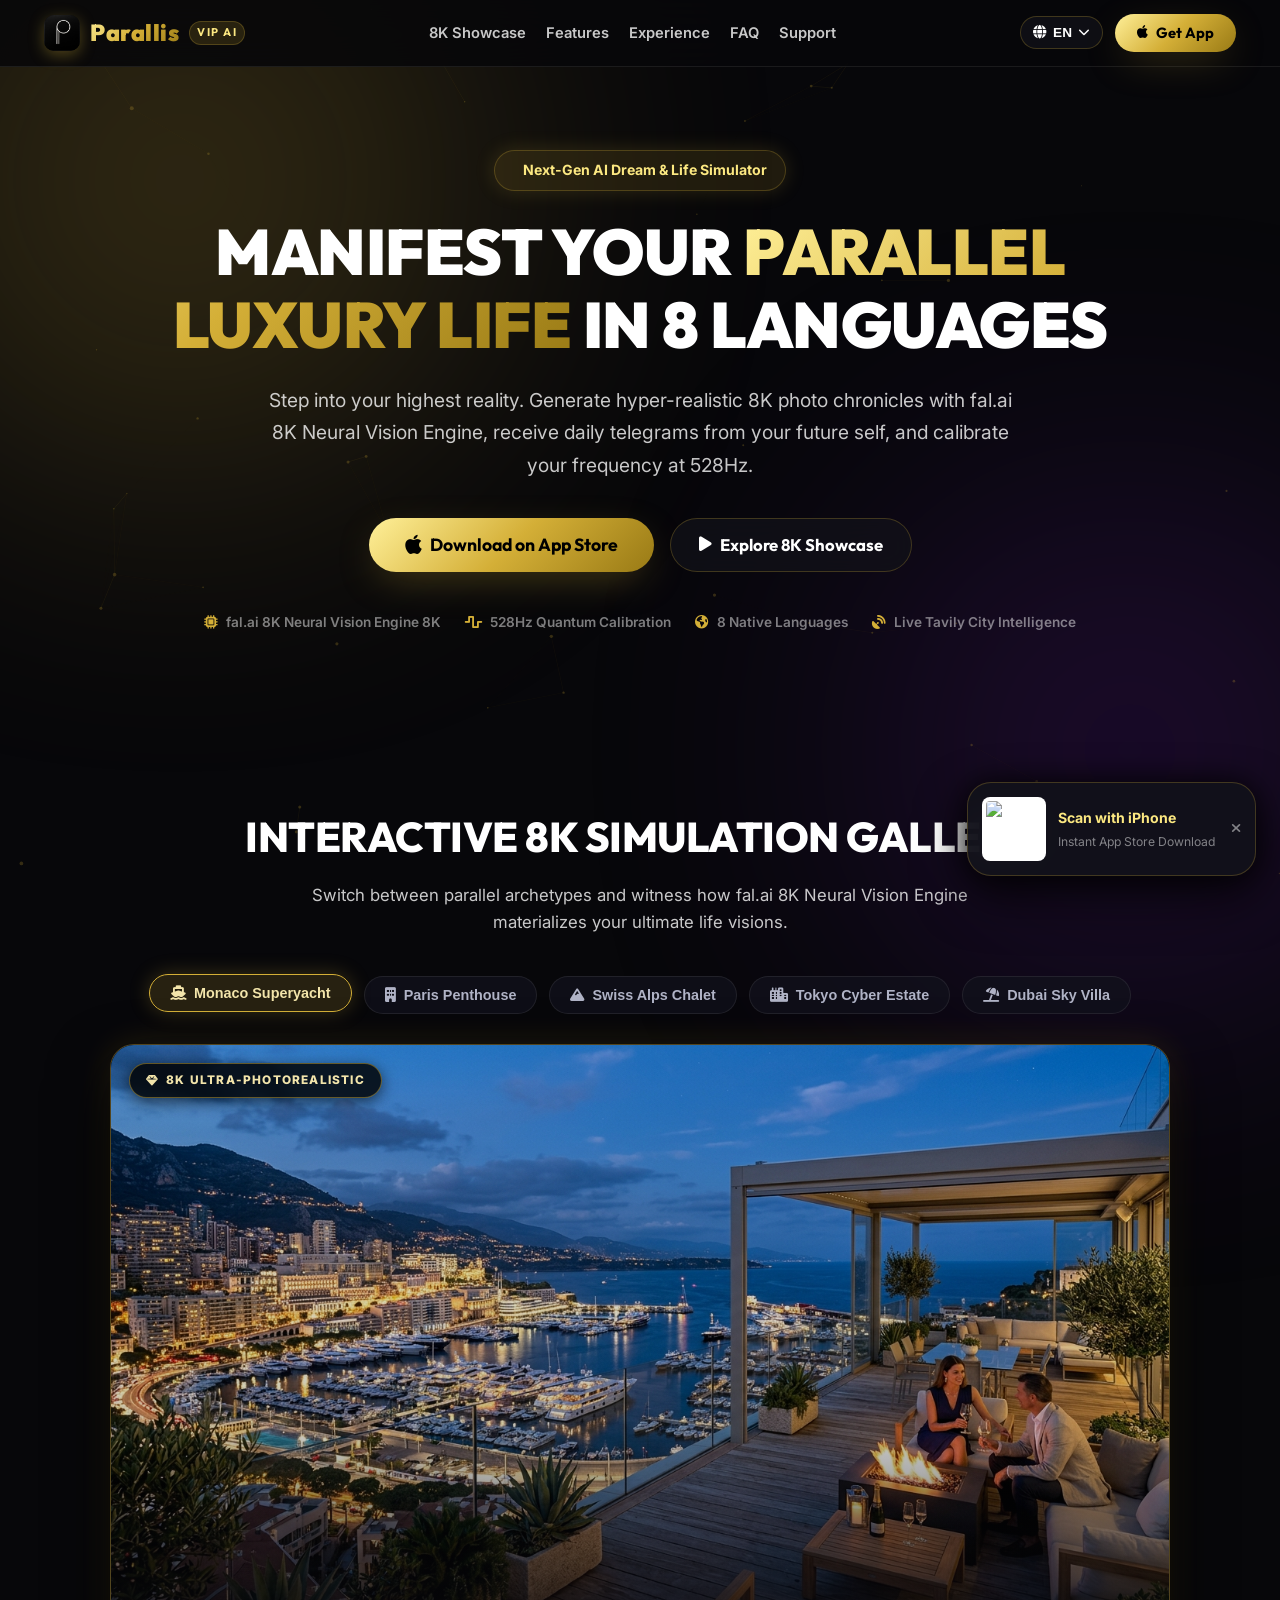
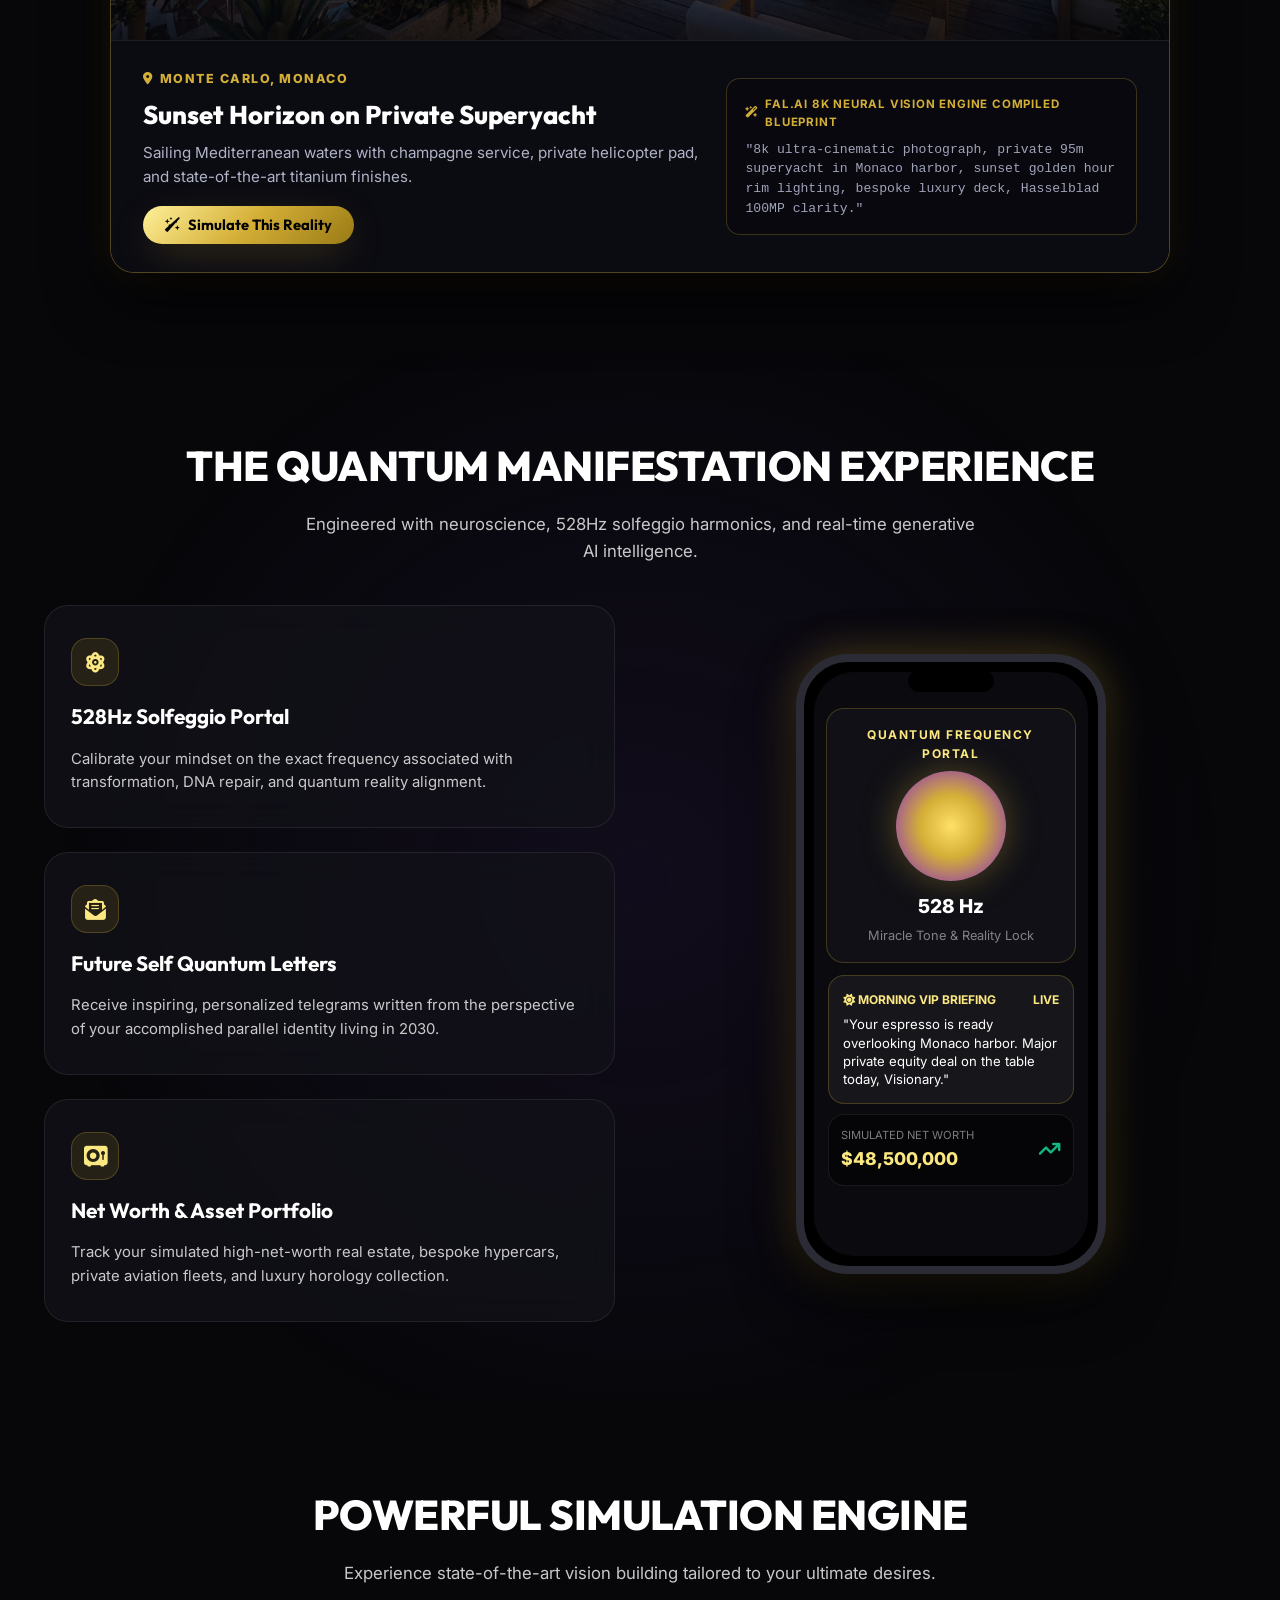
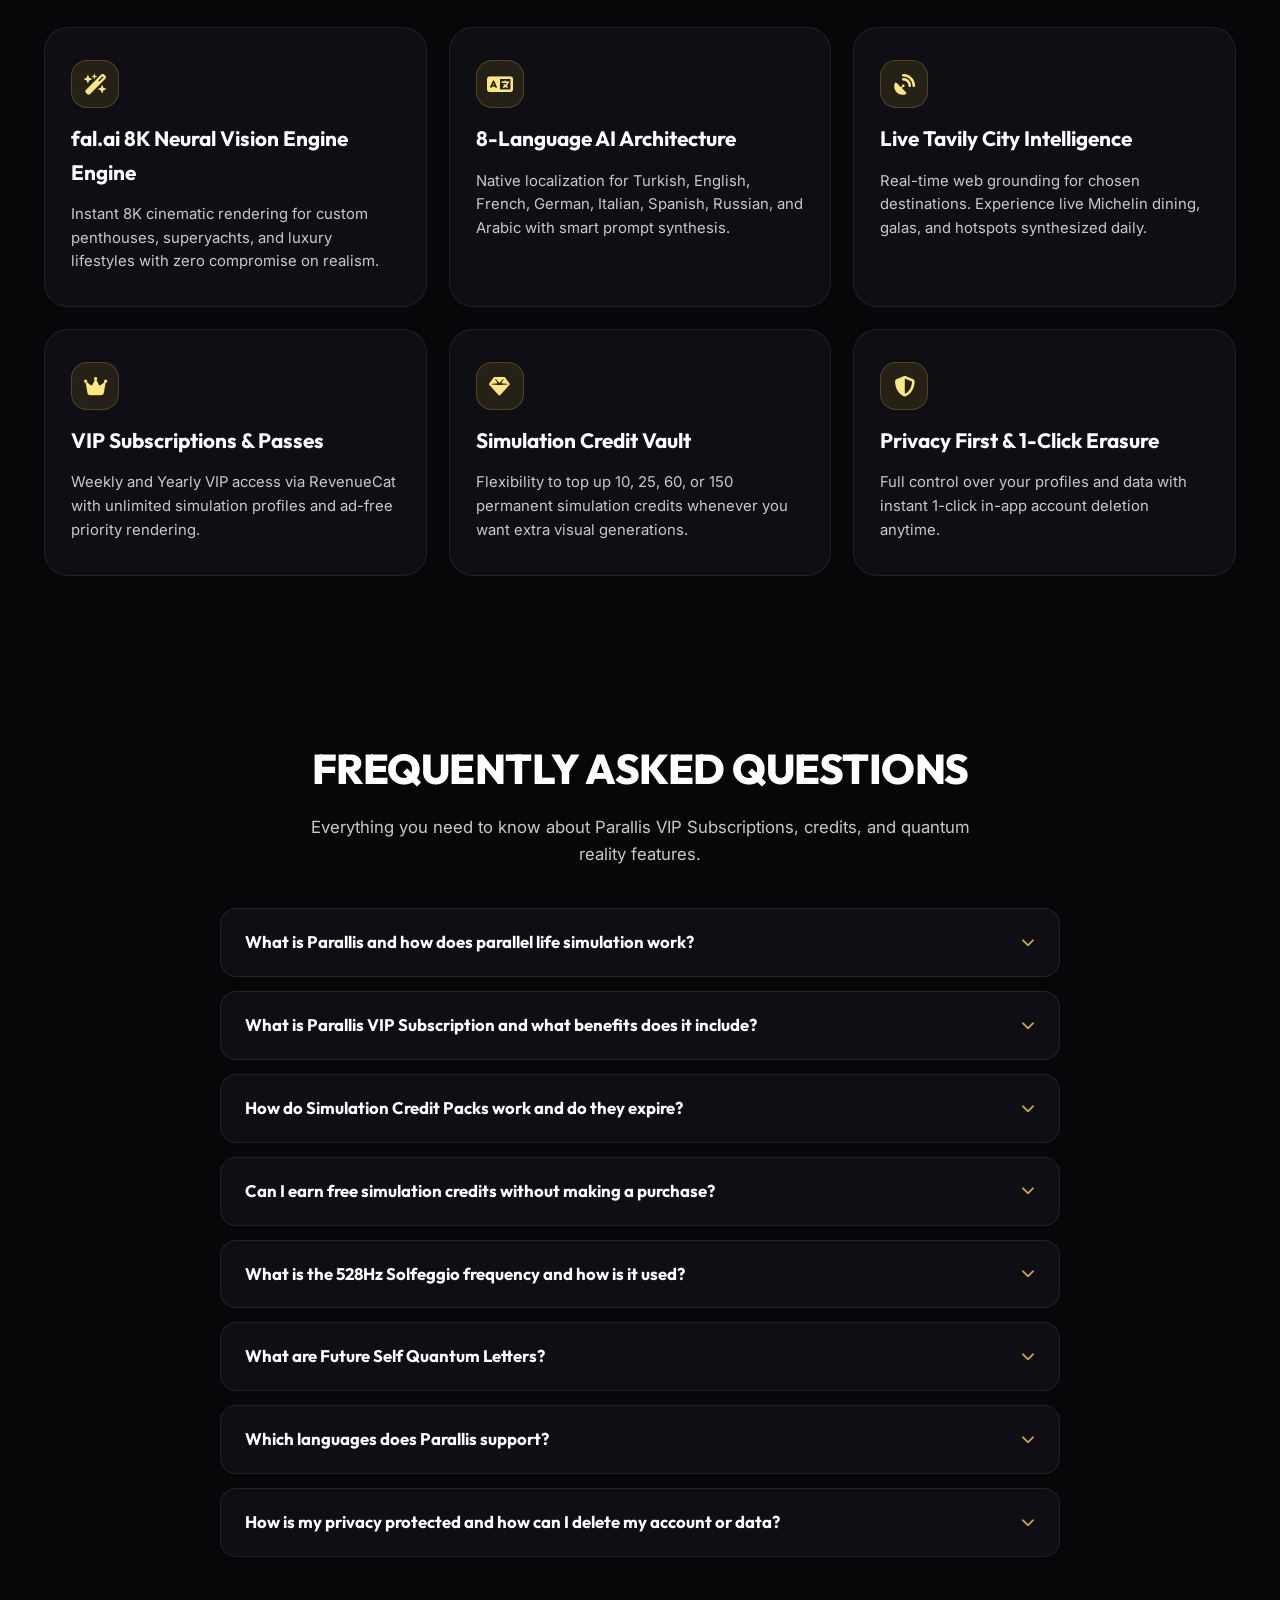
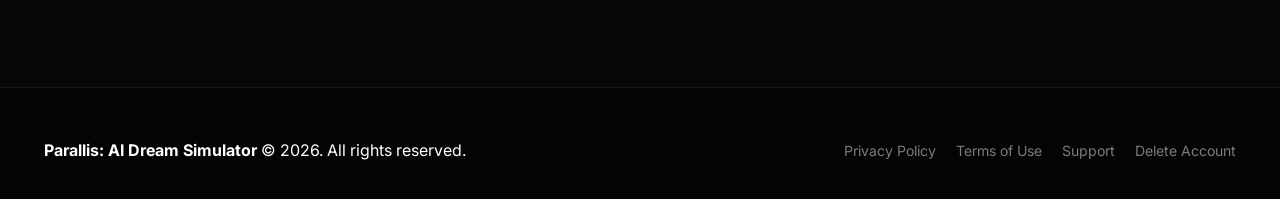
==== commit 06fa9e10: "fix(showcase): convert to 16:9 cinematic theatre layout to prevent image cropping and enable direct " ====
--- a/index.html
+++ b/index.html
@@ -8,6 +8,194 @@
     <meta name="description" content="Parallis: AI Dream Simulator - Manifest your parallel luxury life in 8K using fal.ai 8K Neural Vision Engine, 528Hz quantum portal, and live city intelligence in 8 languages.">
     <link rel="stylesheet" href="style.css?v=5">
     <link rel="stylesheet" href="https://cdnjs.cloudflare.com/ajax/libs/font-awesome/6.4.0/css/all.min.css">
+
+    <style id="showcase-theatre-css">
+        /* 8K Showcase Theatre UI/UX Pro Max */
+        .showcase-tabs {
+            display: flex;
+            justify-content: center;
+            flex-wrap: wrap;
+            gap: 12px;
+            margin-bottom: 30px;
+        }
+        .showcase-tab {
+            background: rgba(18, 18, 28, 0.75);
+            border: 1px solid rgba(255, 255, 255, 0.08);
+            color: #B0B3C6;
+            padding: 10px 20px;
+            border-radius: 9999px;
+            font-size: 0.9rem;
+            font-weight: 600;
+            cursor: pointer;
+            white-space: nowrap;
+            transition: all 0.25s ease;
+            display: flex;
+            align-items: center;
+            gap: 8px;
+            user-select: none;
+        }
+        .showcase-tab:hover {
+            border-color: rgba(212, 175, 55, 0.4);
+            color: #fff;
+            transform: translateY(-2px);
+        }
+        .showcase-tab.active {
+            background: rgba(212, 175, 55, 0.16);
+            border-color: #D4AF37;
+            color: #F3E5AB;
+            box-shadow: 0 0 20px rgba(212, 175, 55, 0.25);
+            transform: translateY(-2px);
+        }
+
+        .showcase-display {
+            background: rgba(14, 14, 22, 0.9);
+            border: 1px solid rgba(212, 175, 55, 0.35);
+            border-radius: 24px;
+            overflow: hidden;
+            box-shadow: 0 25px 60px rgba(0, 0, 0, 0.8), 0 0 35px rgba(212, 175, 55, 0.15);
+            max-width: 1060px;
+            margin: 0 auto;
+            display: flex;
+            flex-direction: column;
+            backdrop-filter: blur(25px);
+            -webkit-backdrop-filter: blur(25px);
+        }
+
+        .showcase-image-wrapper {
+            position: relative;
+            width: 100%;
+            aspect-ratio: 16 / 9;
+            overflow: hidden;
+            background: #06060A;
+        }
+
+        #showcase-img {
+            width: 100%;
+            height: 100%;
+            object-fit: cover;
+            object-position: center center;
+            display: block;
+            transition: opacity 0.25s ease, transform 0.35s ease;
+        }
+
+        .showcase-image-overlay {
+            position: absolute;
+            inset: 0;
+            background: linear-gradient(180deg, rgba(0,0,0,0.05) 0%, rgba(0,0,0,0.2) 65%, rgba(7,7,11,0.85) 100%);
+            pointer-events: none;
+        }
+
+        .showcase-badge-8k {
+            position: absolute;
+            top: 18px;
+            left: 18px;
+            background: rgba(0, 0, 0, 0.82);
+            backdrop-filter: blur(10px);
+            -webkit-backdrop-filter: blur(10px);
+            border: 1px solid rgba(212, 175, 55, 0.45);
+            color: #F3E5AB;
+            font-size: 0.74rem;
+            font-weight: 800;
+            letter-spacing: 1.2px;
+            padding: 7px 16px;
+            border-radius: 9999px;
+            display: flex;
+            align-items: center;
+            gap: 7px;
+            box-shadow: 0 4px 15px rgba(0,0,0,0.6);
+            z-index: 5;
+        }
+        [dir="rtl"] .showcase-badge-8k {
+            left: auto;
+            right: 18px;
+        }
+
+        .showcase-content {
+            display: grid;
+            grid-template-columns: 1.15fr 0.85fr;
+            gap: 28px;
+            padding: 28px 32px;
+            background: rgba(11, 11, 18, 0.95);
+            border-top: 1px solid rgba(255, 255, 255, 0.08);
+            align-items: center;
+        }
+        @media (max-width: 860px) {
+            .showcase-content {
+                grid-template-columns: 1fr;
+                gap: 20px;
+                padding: 22px 20px;
+            }
+        }
+
+        .showcase-meta-col {
+            display: flex;
+            flex-direction: column;
+            gap: 10px;
+            text-align: left;
+        }
+        [dir="rtl"] .showcase-meta-col {
+            text-align: right;
+        }
+        .showcase-tag {
+            display: inline-flex;
+            align-items: center;
+            gap: 6px;
+            font-size: 0.78rem;
+            font-weight: 800;
+            letter-spacing: 1.5px;
+            color: #D4AF37;
+            text-transform: uppercase;
+        }
+        #showcase-title {
+            font-family: "Outfit", sans-serif;
+            font-size: 1.6rem;
+            font-weight: 800;
+            color: #FFFFFF;
+            margin: 0;
+            line-height: 1.25;
+        }
+        #showcase-desc {
+            font-size: 0.95rem;
+            color: #B0B3C6;
+            margin: 0;
+            line-height: 1.55;
+        }
+
+        .showcase-prompt-col {
+            display: flex;
+            flex-direction: column;
+            height: 100%;
+            justify-content: center;
+        }
+        .showcase-prompt-box {
+            background: #08080E;
+            border: 1px solid rgba(212, 175, 55, 0.25);
+            border-radius: 14px;
+            padding: 16px 18px;
+            text-align: left;
+        }
+        [dir="rtl"] .showcase-prompt-box {
+            text-align: right;
+        }
+        .prompt-label {
+            display: flex;
+            align-items: center;
+            gap: 6px;
+            font-size: 0.72rem;
+            font-weight: 700;
+            color: #D4AF37;
+            text-transform: uppercase;
+            letter-spacing: 0.8px;
+            margin-bottom: 8px;
+        }
+        .prompt-text {
+            font-family: "SFMono-Regular", Consolas, Menlo, monospace;
+            font-size: 0.82rem;
+            color: #A0A3B8;
+            line-height: 1.5;
+            word-break: break-word;
+        }
+    </style>
 </head>
 <body>
 
@@ -149,11 +337,7 @@
             <!-- Showcase Display Card -->
             <div class="showcase-display" id="showcase-display">
                 <div class="showcase-image-wrapper">
-                    <img class="showcase-slide active" src="assets/images/monaco_yacht.jpg" alt="Monaco Superyacht" loading="eager">
-                    <img class="showcase-slide" src="assets/images/paris_penthouse.jpg" alt="Paris Penthouse" loading="eager">
-                    <img class="showcase-slide" src="assets/images/swiss_chalet.jpg" alt="Swiss Alps Chalet" loading="eager">
-                    <img class="showcase-slide" src="assets/images/tokyo_estate.jpg" alt="Tokyo Cyber Estate" loading="eager">
-                    <img class="showcase-slide" src="assets/images/dubai_villa.jpg" alt="Dubai Sky Villa" loading="eager">
+                    <img id="showcase-img" src="assets/images/monaco_yacht.jpg" alt="Monaco Superyacht" loading="eager">
                     <div class="showcase-image-overlay"></div>
                     <div class="showcase-badge-8k">
                         <i class="fa-solid fa-gem"></i> 8K ULTRA-PHOTOREALISTIC
@@ -161,26 +345,29 @@
                 </div>
 
                 <div class="showcase-content">
-                    <div class="showcase-tag" id="showcase-tag">
-                        <i class="fa-solid fa-location-dot"></i> <span>MONTE CARLO, MONACO</span>
-                    </div>
-                    <h3 id="showcase-title">Sunset Horizon on Private Superyacht</h3>
-                    <p id="showcase-desc">Sailing Mediterranean waters with champagne service, private helicopter pad, and state-of-the-art titanium finishes.</p>
+                    <div class="showcase-meta-col">
+                        <div class="showcase-tag" id="showcase-tag">
+                            <i class="fa-solid fa-location-dot"></i> <span>MONTE CARLO, MONACO</span>
+                        </div>
+                        <h3 id="showcase-title">Sunset Horizon on Private Superyacht</h3>
+                        <p id="showcase-desc">Sailing Mediterranean waters with champagne service, private helicopter pad, and state-of-the-art titanium finishes.</p>
+                        <a href="https://apps.apple.com/app/parallis/id6793040335" class="btn btn-gold" style="align-self: flex-start; margin-top: 8px;">
+                            <i class="fa-solid fa-wand-sparkles"></i>
+                            <span data-i18n="btnSimulateThis">Simulate This Reality</span>
+                        </a>
+                    </div>
                     
-                    <div class="showcase-prompt-box">
-                        <div class="prompt-label">
-                            <i class="fa-solid fa-wand-magic-sparkles"></i>
-                            <span data-i18n="promptLabel">fal.ai 8K Neural Vision Engine Compiled Blueprint</span>
+                    <div class="showcase-prompt-col">
+                        <div class="showcase-prompt-box">
+                            <div class="prompt-label">
+                                <i class="fa-solid fa-wand-magic-sparkles"></i>
+                                <span data-i18n="promptLabel">fal.ai 8K Neural Vision Engine Compiled Blueprint</span>
+                            </div>
+                            <div class="prompt-text" id="showcase-prompt">
+                                "8k ultra-cinematic photograph, private 95m superyacht in Monaco harbor, sunset golden hour rim lighting, bespoke luxury deck, Hasselblad 100MP clarity."
+                            </div>
                         </div>
-                        <div class="prompt-text" id="showcase-prompt">
-                            "8k ultra-cinematic photograph, private 95m superyacht in Monaco harbor, sunset golden hour rim lighting, bespoke luxury deck, Hasselblad 100MP clarity."
-                        </div>
-                    </div>
-
-                    <a href="https://apps.apple.com/app/parallis/id6793040335" class="btn btn-gold" style="align-self: flex-start;">
-                        <i class="fa-solid fa-wand-sparkles"></i>
-                        <span data-i18n="btnSimulateThis">Simulate This Reality</span>
-                    </a>
+                    </div>
                 </div>
             </div>
         </div>
@@ -988,33 +1175,53 @@
 
         let currentShowcaseIndex = 0;
 
+        // Preload Showcase 8K Images for zero-latency switching
+        const showcaseImages = [
+            "assets/images/monaco_yacht.jpg",
+            "assets/images/paris_penthouse.jpg",
+            "assets/images/swiss_chalet.jpg",
+            "assets/images/tokyo_estate.jpg",
+            "assets/images/dubai_villa.jpg"
+        ];
+        showcaseImages.forEach(src => {
+            const img = new Image();
+            img.src = src;
+        });
+
+
         function getActiveLang() {
             return document.getElementById('html-root').getAttribute('lang') || 'en';
         }
 
         function switchShowcase(index) {
             currentShowcaseIndex = index;
-            const tabs = document.querySelectorAll('.showcase-tab');
+            const tabs = document.querySelectorAll(".showcase-tab");
             tabs.forEach((tab, i) => {
-                if (i === index) tab.classList.add('active');
-                else tab.classList.remove('active');
+                if (i === index) tab.classList.add("active");
+                else tab.classList.remove("active");
             });
 
-            const slides = document.querySelectorAll('.showcase-slide');
-            slides.forEach((slide, i) => {
-                if (i === index) slide.classList.add('active');
-                else slide.classList.remove('active');
-            });
-
             const lang = getActiveLang();
-            const list = localizedShowcase[lang] || localizedShowcase['en'];
-            const data = list[index];
+            const list = localizedShowcase[lang] || localizedShowcase["en"];
+            const data = list ? list[index] : null;
 
             if (data) {
-                const tagEl = document.getElementById('showcase-tag');
-                const titleEl = document.getElementById('showcase-title');
-                const descEl = document.getElementById('showcase-desc');
-                const promptEl = document.getElementById('showcase-prompt');
+                const imgEl = document.getElementById("showcase-img");
+                if (imgEl && data.img) {
+                    imgEl.style.opacity = "0.2";
+                    imgEl.style.transform = "scale(0.99)";
+                    setTimeout(() => {
+                        imgEl.src = data.img;
+                        imgEl.alt = data.title;
+                        imgEl.style.opacity = "1";
+                        imgEl.style.transform = "scale(1)";
+                    }, 110);
+                }
+
+                const tagEl = document.getElementById("showcase-tag");
+                const titleEl = document.getElementById("showcase-title");
+                const descEl = document.getElementById("showcase-desc");
+                const promptEl = document.getElementById("showcase-prompt");
                 if (tagEl) tagEl.innerHTML = `<i class="fa-solid fa-location-dot"></i> <span>${data.tag}</span>`;
                 if (titleEl) titleEl.textContent = data.title;
                 if (descEl) descEl.textContent = data.desc;
--- a/style.css
+++ b/style.css
@@ -495,7 +495,7 @@
     box-shadow: 0 0 20px rgba(212, 175, 55, 0.25);
 }
 
-/* Showcase Display Card */
+/* Showcase Display Card (16:9 Widescreen Theatre UI/UX Pro Max) */
 .showcase-display {
     position: relative;
     background: var(--bg-card);
@@ -503,132 +503,156 @@
     border-radius: var(--radius-xl);
     overflow: hidden;
     box-shadow: var(--shadow-card), 0 0 50px rgba(212, 175, 55, 0.15);
-    display: grid;
-    grid-template-columns: 1.3fr 1fr;
-    min-height: 520px;
-    align-items: stretch;
+    display: flex;
+    flex-direction: column;
+    max-width: 1060px;
+    margin: 0 auto;
 }
 
 .showcase-image-wrapper {
     position: relative;
+    width: 100%;
+    aspect-ratio: 16 / 9;
     overflow: hidden;
-    min-height: 380px;
-    background: #0d0d12;
-}
-
-.showcase-slide {
-    position: absolute;
-    inset: 0;
+    background: #06060A;
+}
+
+#showcase-img {
     width: 100%;
     height: 100%;
     object-fit: cover;
-    opacity: 0;
-    visibility: hidden;
-    pointer-events: none;
-    transform: scale(1.04);
-    transition: opacity 0.45s cubic-bezier(0.16, 1, 0.3, 1), transform 0.65s cubic-bezier(0.16, 1, 0.3, 1);
-    z-index: 0;
-}
-
-.showcase-slide.active {
-    opacity: 1;
-    visibility: visible;
-    pointer-events: auto;
-    transform: scale(1);
-    z-index: 1;
-}
-
-.showcase-display:hover .showcase-slide.active {
-    transform: scale(1.025);
+    object-position: center center;
+    display: block;
+    transition: opacity 0.25s ease, transform 0.35s ease;
 }
 
 .showcase-image-overlay {
     position: absolute;
     inset: 0;
-    background: linear-gradient(180deg, rgba(0,0,0,0.05) 0%, rgba(0,0,0,0.75) 100%);
+    background: linear-gradient(180deg, rgba(0,0,0,0.05) 0%, rgba(0,0,0,0.2) 65%, rgba(7,7,11,0.85) 100%);
     pointer-events: none;
-    z-index: 2;
 }
 
 .showcase-badge-8k {
     position: absolute;
     top: 18px;
     left: 18px;
-    background: rgba(0, 0, 0, 0.75);
-    backdrop-filter: blur(8px);
-    border: 1px solid rgba(212, 175, 55, 0.4);
-    color: var(--accent-gold);
+    background: rgba(0, 0, 0, 0.82);
+    backdrop-filter: blur(10px);
+    -webkit-backdrop-filter: blur(10px);
+    border: 1px solid rgba(212, 175, 55, 0.45);
+    color: var(--gold-light);
+    font-size: 0.74rem;
+    font-weight: 800;
+    letter-spacing: 1.2px;
+    padding: 7px 16px;
+    border-radius: 9999px;
+    display: flex;
+    align-items: center;
+    gap: 7px;
+    box-shadow: 0 4px 15px rgba(0,0,0,0.6);
+    z-index: 5;
+}
+
+[dir="rtl"] .showcase-badge-8k {
+    left: auto;
+    right: 18px;
+}
+
+.showcase-content {
+    display: grid;
+    grid-template-columns: 1.15fr 0.85fr;
+    gap: 28px;
+    padding: 28px 32px;
+    background: rgba(11, 11, 18, 0.95);
+    border-top: 1px solid rgba(255, 255, 255, 0.08);
+    align-items: center;
+    box-sizing: border-box;
+}
+
+@media (max-width: 860px) {
+    .showcase-content {
+        grid-template-columns: 1fr;
+        gap: 20px;
+        padding: 22px 20px;
+    }
+}
+
+.showcase-meta-col {
+    display: flex;
+    flex-direction: column;
+    gap: 10px;
+    text-align: left;
+}
+
+[dir="rtl"] .showcase-meta-col {
+    text-align: right;
+}
+
+.showcase-tag {
+    display: inline-flex;
+    align-items: center;
+    gap: 6px;
+    font-size: 0.78rem;
+    font-weight: 800;
+    letter-spacing: 1.5px;
+    color: var(--gold-primary);
+    text-transform: uppercase;
+}
+
+#showcase-title {
+    font-family: var(--font-heading);
+    font-size: 1.6rem;
+    font-weight: 800;
+    color: #FFFFFF;
+    margin: 0;
+    line-height: 1.25;
+}
+
+#showcase-desc {
+    font-size: 0.95rem;
+    color: var(--text-secondary);
+    margin: 0;
+    line-height: 1.55;
+}
+
+.showcase-prompt-col {
+    display: flex;
+    flex-direction: column;
+    height: 100%;
+    justify-content: center;
+}
+
+.showcase-prompt-box {
+    background: #08080E;
+    border: 1px solid rgba(212, 175, 55, 0.25);
+    border-radius: 14px;
+    padding: 16px 18px;
+    text-align: left;
+}
+
+[dir="rtl"] .showcase-prompt-box {
+    text-align: right;
+}
+
+.prompt-label {
+    display: flex;
+    align-items: center;
+    gap: 6px;
     font-size: 0.72rem;
     font-weight: 700;
-    letter-spacing: 1px;
-    padding: 6px 14px;
-    border-radius: 20px;
-    display: flex;
-    align-items: center;
-    gap: 6px;
-    z-index: 3;
-}
-
-.showcase-content {
-    padding: 36px 40px;
-    display: flex;
-    flex-direction: column;
-    justify-content: center;
-    background: linear-gradient(135deg, rgba(20,20,28,0.95) 0%, rgba(12,12,18,0.98) 100%);
-    box-sizing: border-box;
-}
-
-.showcase-tag {
-    display: inline-flex;
-    align-items: center;
-    gap: 8px;
     color: var(--gold-primary);
-    font-size: 0.82rem;
-    font-weight: 700;
     text-transform: uppercase;
-    letter-spacing: 1.5px;
-    margin-bottom: 10px;
-}
-
-.showcase-content h3 {
-    font-family: var(--font-heading);
-    font-size: 1.85rem;
-    font-weight: 800;
-    margin-bottom: 12px;
-    line-height: 1.25;
-}
-
-.showcase-content p {
-    color: var(--text-secondary);
-    font-size: 0.98rem;
-    margin-bottom: 20px;
-    line-height: 1.6;
-}
-
-.showcase-prompt-box {
-    background: rgba(0, 0, 0, 0.45);
-    border: 1px solid var(--border-subtle);
-    padding: 14px 16px;
-    border-radius: var(--radius-md);
-    margin-bottom: 24px;
-}
-
-.prompt-label {
-    font-size: 0.74rem;
-    font-weight: 700;
-    text-transform: uppercase;
-    color: var(--gold-light);
-    margin-bottom: 6px;
-    display: flex;
-    align-items: center;
-    gap: 6px;
+    letter-spacing: 0.8px;
+    margin-bottom: 8px;
 }
 
 .prompt-text {
+    font-family: "SFMono-Regular", Consolas, Menlo, monospace;
     font-size: 0.82rem;
     color: var(--text-muted);
-    font-style: italic;
-    line-height: 1.45;
+    line-height: 1.5;
+    word-break: break-word;
 }
 
 /* iPhone 16 Pro Mockup Section */
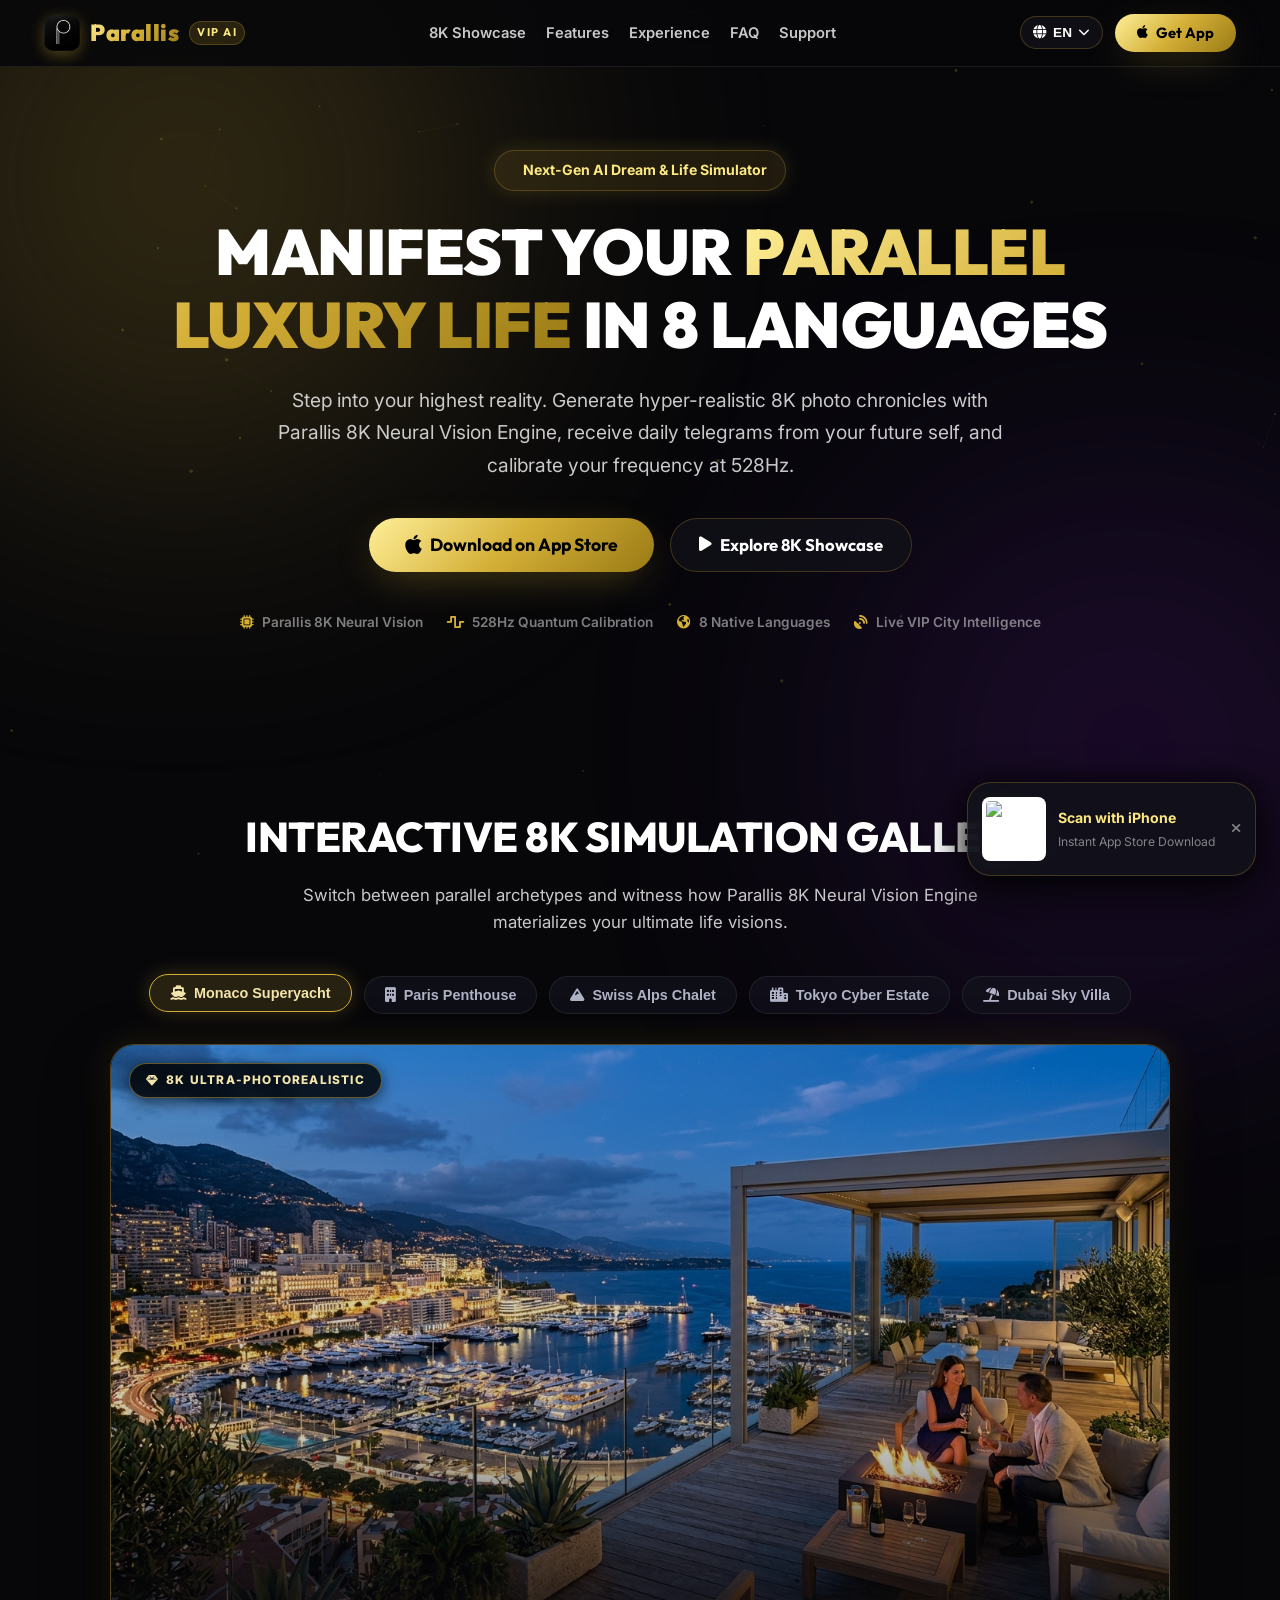
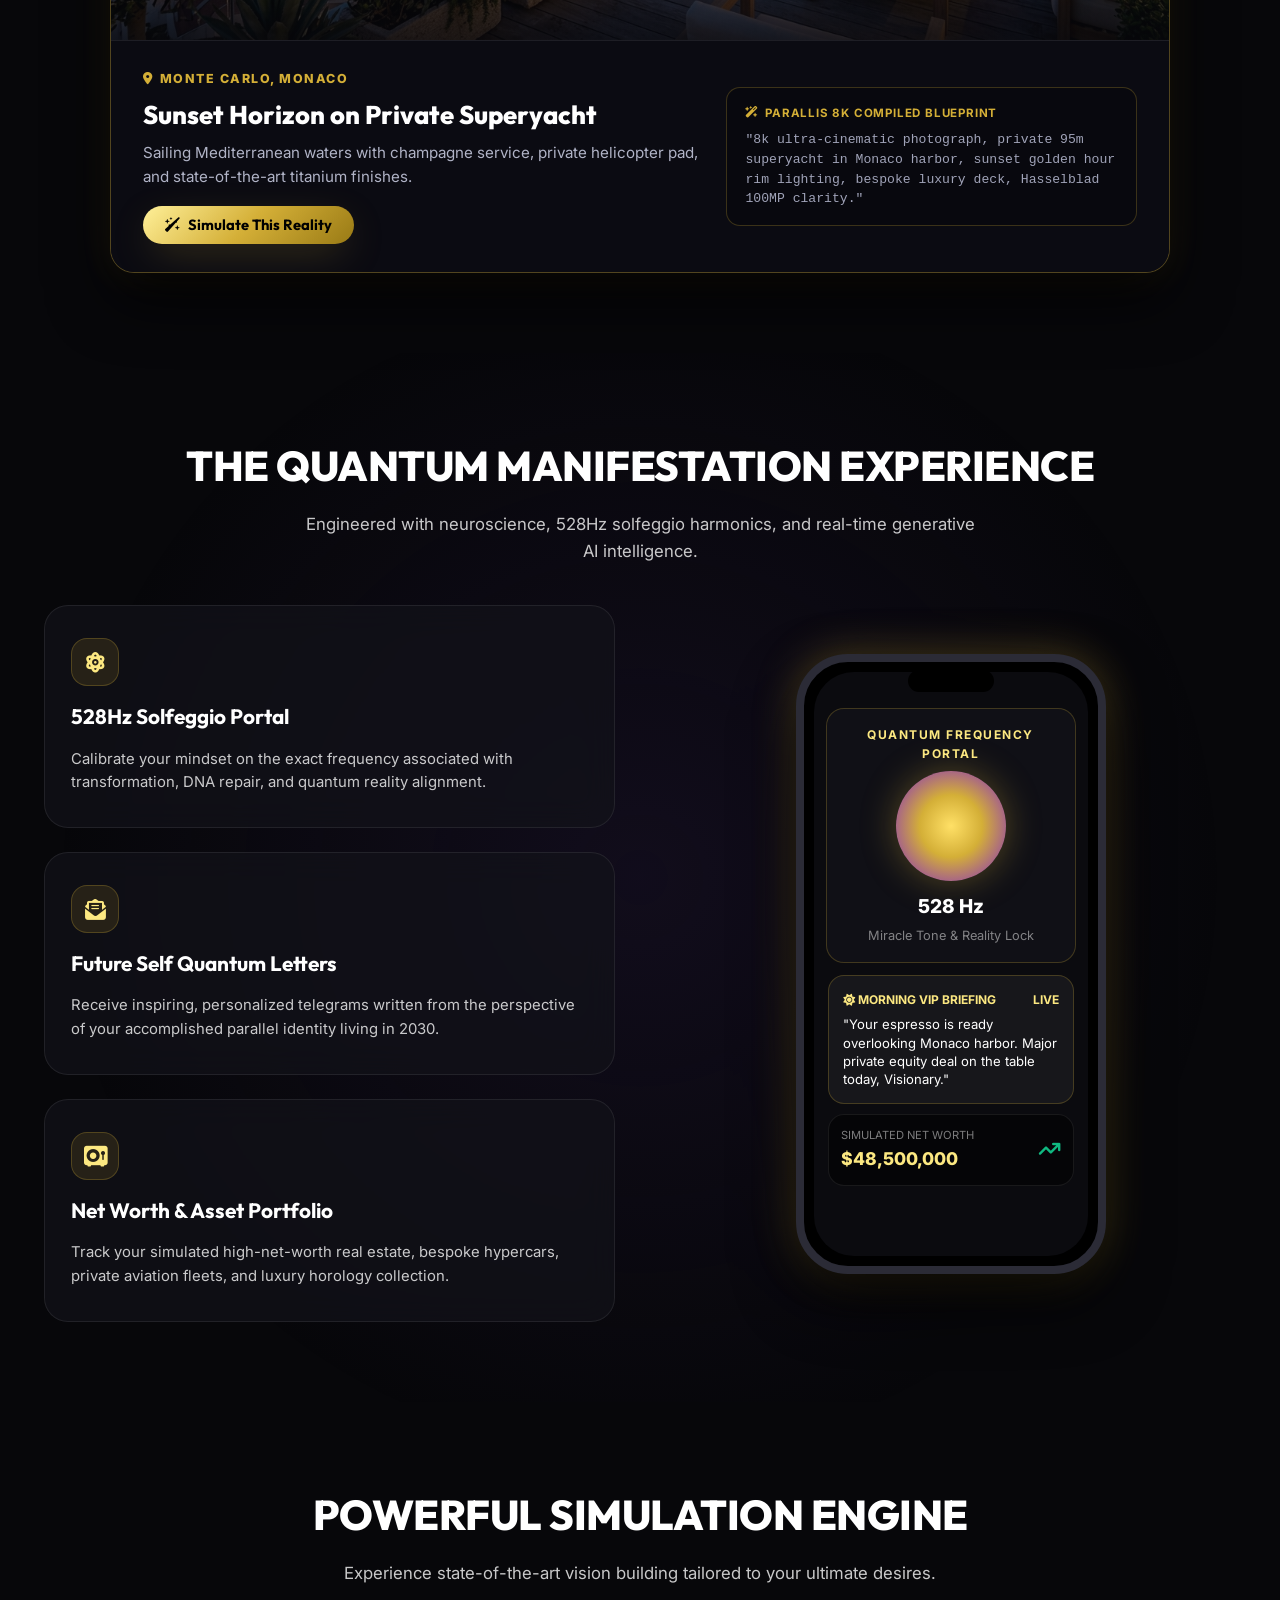
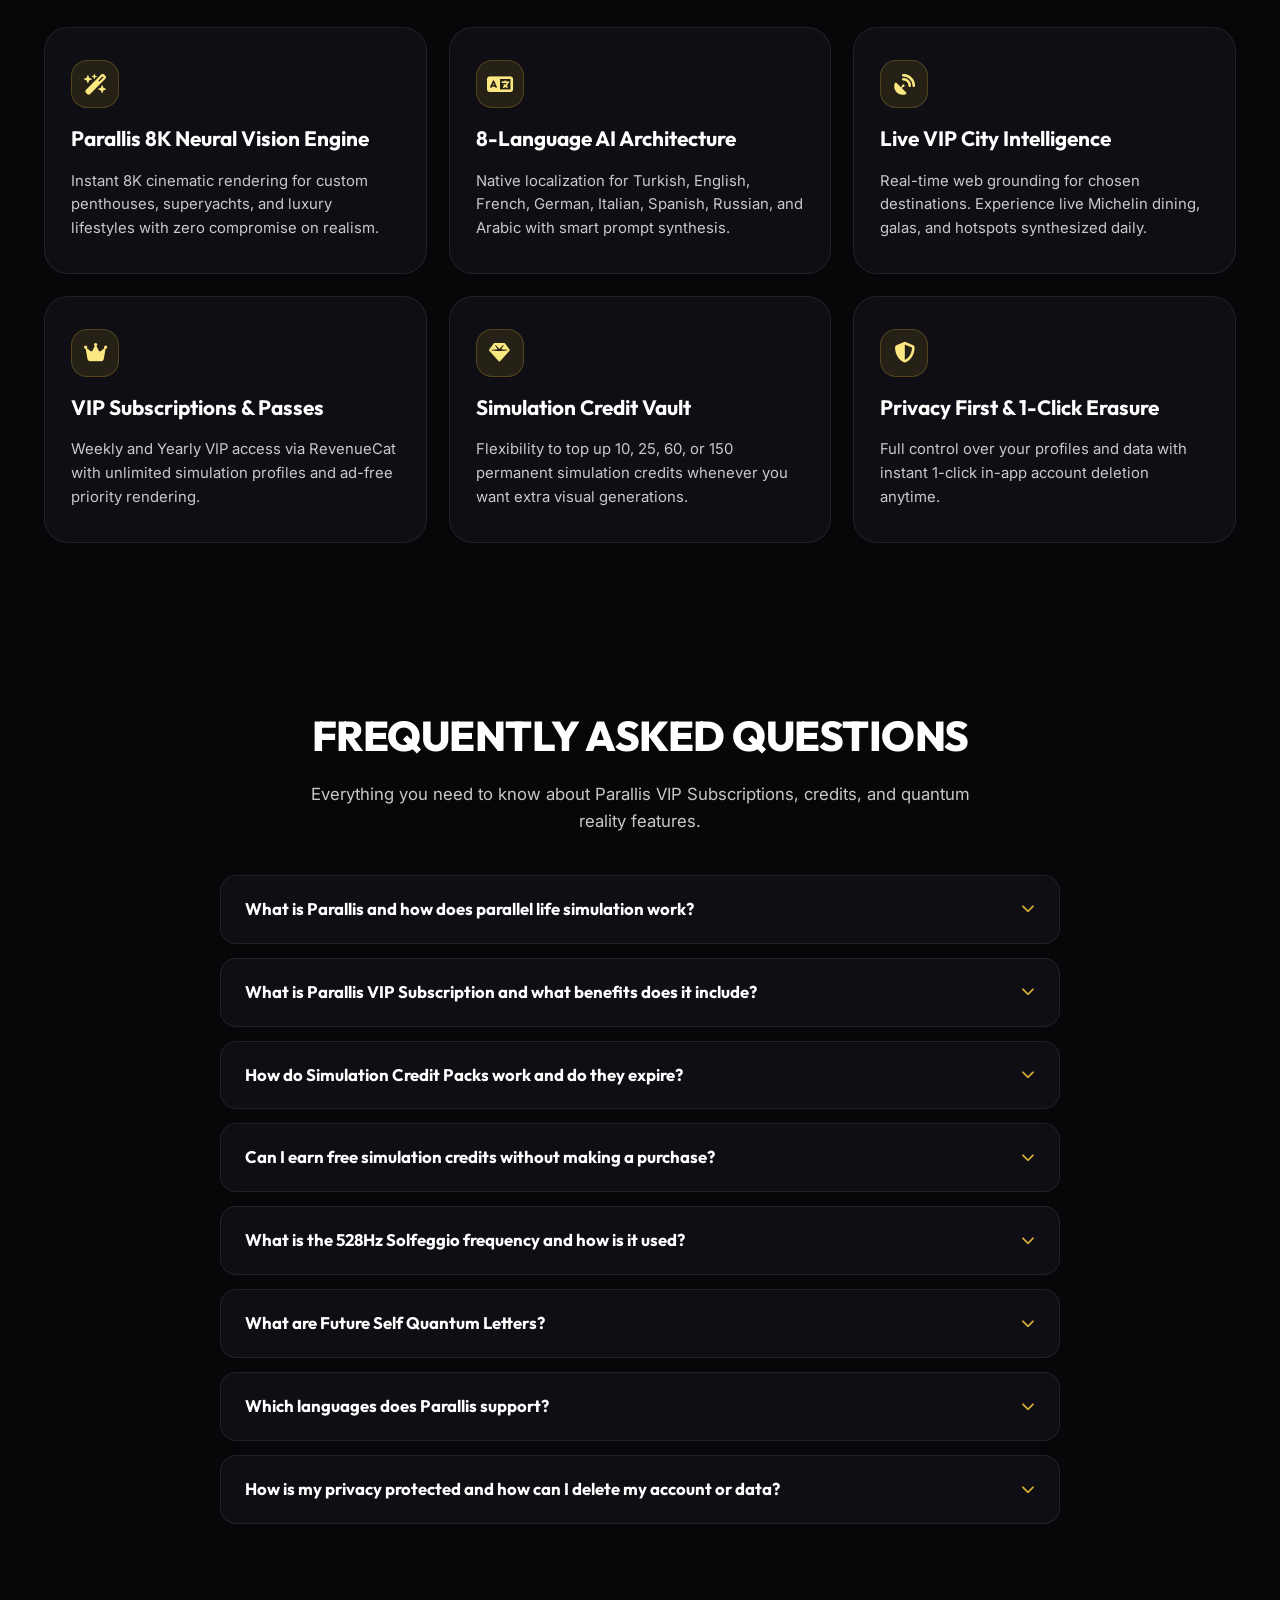
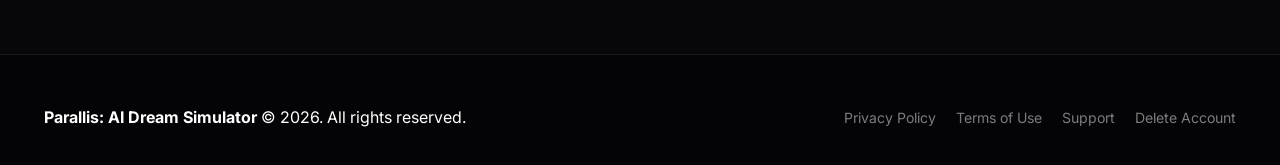
==== commit 1e45f1a6: "feat(branding): replace backend provider mentions with Parallis 8K Vision across all 8 languages" ====
--- a/index.html
+++ b/index.html
@@ -5,7 +5,7 @@
     <meta name="viewport" content="width=device-width, initial-scale=1.0">
     <meta name="tiktok-developers-site-verification" content="v9OdkHOTxzB3ZUgegV8G3WuGj8kKvDRr">
     <title>Parallis: AI Dream Simulator - Official Web Portal</title>
-    <meta name="description" content="Parallis: AI Dream Simulator - Manifest your parallel luxury life in 8K using fal.ai 8K Neural Vision Engine, 528Hz quantum portal, and live city intelligence in 8 languages.">
+    <meta name="description" content="Parallis: AI Dream Simulator - Manifest your parallel luxury life in 8K using Parallis 8K Neural Vision Engine, 528Hz quantum portal, and live VIP city intelligence in 8 languages.">
     <link rel="stylesheet" href="style.css?v=5">
     <link rel="stylesheet" href="https://cdnjs.cloudflare.com/ajax/libs/font-awesome/6.4.0/css/all.min.css">
 
@@ -267,7 +267,7 @@
             </h1>
             
             <p data-i18n="heroBody">
-                Step into your highest reality. Generate hyper-realistic 8K photo chronicles with fal.ai 8K Neural Vision Engine, receive daily telegrams from your future self, and calibrate your frequency at 528Hz.
+                Step into your highest reality. Generate hyper-realistic 8K photo chronicles with Parallis 8K Neural Vision Engine, receive daily telegrams from your future self, and calibrate your frequency at 528Hz.
             </p>
             
             <div class="hero-cta-group">
@@ -284,7 +284,7 @@
             <div class="hero-specs">
                 <div class="spec-item">
                     <i class="fa-solid fa-microchip"></i>
-                    <span>fal.ai 8K Neural Vision Engine 8K</span>
+                    <span data-i18n="specVision">Parallis 8K Neural Vision</span>
                 </div>
                 <div class="spec-item">
                     <i class="fa-solid fa-wave-square"></i>
@@ -296,7 +296,7 @@
                 </div>
                 <div class="spec-item">
                     <i class="fa-solid fa-satellite-dish"></i>
-                    <span data-i18n="specLive">Live Tavily City Intelligence</span>
+                    <span data-i18n="specLive">Live VIP City Intelligence</span>
                 </div>
             </div>
         </div>
@@ -307,7 +307,7 @@
         <div class="container">
             <div class="section-title">
                 <h2 data-i18n="showcaseHeading">INTERACTIVE 8K SIMULATION GALLERY</h2>
-                <p data-i18n="showcaseSub">Switch between parallel archetypes and witness how fal.ai 8K Neural Vision Engine materializes your ultimate life visions.</p>
+                <p data-i18n="showcaseSub">Switch between parallel archetypes and witness how Parallis 8K Neural Vision Engine materializes your ultimate life visions.</p>
             </div>
 
             <!-- Showcase Tabs -->
@@ -361,7 +361,7 @@
                         <div class="showcase-prompt-box">
                             <div class="prompt-label">
                                 <i class="fa-solid fa-wand-magic-sparkles"></i>
-                                <span data-i18n="promptLabel">fal.ai 8K Neural Vision Engine Compiled Blueprint</span>
+                                <span data-i18n="promptLabel">Parallis 8K Compiled Blueprint</span>
                             </div>
                             <div class="prompt-text" id="showcase-prompt">
                                 "8k ultra-cinematic photograph, private 95m superyacht in Monaco harbor, sunset golden hour rim lighting, bespoke luxury deck, Hasselblad 100MP clarity."
@@ -454,7 +454,7 @@
             <div class="bento-grid">
                 <div class="glass-card">
                     <div class="card-icon"><i class="fa-solid fa-wand-magic-sparkles"></i></div>
-                    <h3 data-i18n="f1Title">fal.ai 8K Neural Vision Engine Engine</h3>
+                    <h3 data-i18n="f1Title">Parallis 8K Neural Vision Engine</h3>
                     <p data-i18n="f1Body">Instant 8K cinematic rendering for custom penthouses, superyachts, and luxury lifestyles with zero compromise on realism.</p>
                 </div>
 
@@ -466,7 +466,7 @@
 
                 <div class="glass-card">
                     <div class="card-icon"><i class="fa-solid fa-satellite-dish"></i></div>
-                    <h3 data-i18n="f3Title">Live Tavily City Intelligence</h3>
+                    <h3 data-i18n="f3Title">Live VIP City Intelligence</h3>
                     <p data-i18n="f3Body">Real-time web grounding for chosen destinations. Experience live Michelin dining, galas, and hotspots synthesized daily.</p>
                 </div>
 
@@ -506,7 +506,7 @@
                         <i class="fa-solid fa-chevron-down faq-icon"></i>
                     </div>
                     <div class="faq-answer" data-i18n="a1">
-                        Parallis is a next-generation AI manifestation and reality simulator. You define your dream persona, career, luxury destination, and lifestyle. Our fal.ai (Nano Banana 2 Lite) visual engine brings this parallel reality to life with bespoke 8K cinematic chronicles, grounded physics, and deeply personalized narratives.
+                        Parallis is a next-generation AI manifestation and reality simulator. You define your dream persona, career, luxury destination, and lifestyle. Our proprietary Parallis 8K Neural Vision Engine brings this parallel reality to life with bespoke 8K cinematic chronicles, grounded physics, and deeply personalized narratives.
                     </div>
                 </div>
 
@@ -516,7 +516,7 @@
                         <i class="fa-solid fa-chevron-down faq-icon"></i>
                     </div>
                     <div class="faq-answer" data-i18n="a2">
-                        Parallis VIP unlocks unlimited parallel simulation profiles, a completely ad-free experience, highest-priority rendering with fal.ai (Nano Banana 2 Lite), and exclusive luxury lifestyle story packs. Subscriptions are available weekly or yearly and can be easily managed or cancelled anytime in your Apple ID Settings.
+                        Parallis VIP unlocks unlimited parallel simulation profiles, a completely ad-free experience, highest-priority 8K neural rendering, and exclusive luxury lifestyle story packs. Subscriptions are available weekly or yearly and can be easily managed or cancelled anytime in your Apple ID Settings.
                     </div>
                 </div>
 
@@ -619,26 +619,26 @@
                 navShowcase: "8K Showcase", navFeatures: "Features", navExperience: "Experience", navFaq: "FAQ", navSupport: "Support", navPrivacy: "Privacy Policy", navTerms: "Terms of Use", navDelete: "Delete Account",
                 btnDownload: "Get App", heroBadge: "Next-Gen AI Dream & Life Simulator",
                 heroTitlePrefix: "MANIFEST YOUR", heroTitleHighlight: "PARALLEL LUXURY LIFE", heroTitleSuffix: "IN 8 LANGUAGES",
-                heroBody: "Step into your highest reality. Generate hyper-realistic 8K photo chronicles with fal.ai 8K Neural Vision Engine, receive daily telegrams from your future self, and calibrate your frequency at 528Hz.",
+                heroBody: "Step into your highest reality. Generate hyper-realistic 8K photo chronicles with Parallis 8K Neural Vision Engine, receive daily telegrams from your future self, and calibrate your frequency at 528Hz.",
                 ctaDownload: "Download on App Store", ctaExplore: "Explore 8K Showcase",
-                specFrequency: "528Hz Quantum Calibration", specLanguages: "8 Native Languages", specLive: "Live Tavily City Intelligence",
-                showcaseHeading: "INTERACTIVE 8K SIMULATION GALLERY", showcaseSub: "Switch between parallel archetypes and witness how fal.ai 8K Neural Vision Engine materializes your ultimate life visions.",
+                specVision: "Parallis 8K Neural Vision", specFrequency: "528Hz Quantum Calibration", specLanguages: "8 Native Languages", specLive: "Live VIP City Intelligence",
+                showcaseHeading: "INTERACTIVE 8K SIMULATION GALLERY", showcaseSub: "Switch between parallel archetypes and witness how Parallis 8K Neural Vision Engine materializes your ultimate life visions.",
                 tabMonaco: "Monaco Superyacht", tabParis: "Paris Penthouse", tabSwiss: "Swiss Alps Chalet", tabTokyo: "Tokyo Cyber Estate", tabDubai: "Dubai Sky Villa",
-                promptLabel: "fal.ai 8K Neural Vision Engine Compiled Blueprint", btnSimulateThis: "Simulate This Reality",
+                promptLabel: "Parallis 8K Compiled Blueprint", btnSimulateThis: "Simulate This Reality",
                 expHeading: "THE QUANTUM MANIFESTATION EXPERIENCE", expSub: "Engineered with neuroscience, 528Hz solfeggio harmonics, and real-time generative AI intelligence.",
                 exp1Title: "528Hz Solfeggio Portal", exp1Body: "Calibrate your mindset on the exact frequency associated with transformation, DNA repair, and quantum reality alignment.",
                 exp2Title: "Future Self Quantum Letters", exp2Body: "Receive inspiring, personalized telegrams written from the perspective of your accomplished parallel identity living in 2030.",
                 exp3Title: "Net Worth & Asset Portfolio", exp3Body: "Track your simulated high-net-worth real estate, bespoke hypercars, private aviation fleets, and luxury horology collection.",
                 featuresHeading: "POWERFUL SIMULATION ENGINE", featuresSub: "Experience state-of-the-art vision building tailored to your ultimate desires.",
-                f1Title: "fal.ai 8K Neural Vision Engine Engine", f1Body: "Instant 8K cinematic rendering for custom penthouses, superyachts, and luxury lifestyles with zero compromise on realism.",
+                f1Title: "Parallis 8K Neural Vision Engine", f1Body: "Instant 8K cinematic rendering for custom penthouses, superyachts, and luxury lifestyles with zero compromise on realism.",
                 f2Title: "8-Language AI Architecture", f2Body: "Native localization for Turkish, English, French, German, Italian, Spanish, Russian, and Arabic with smart prompt synthesis.",
-                f3Title: "Live Tavily City Intelligence", f3Body: "Real-time web grounding for chosen destinations. Experience live Michelin dining, galas, and hotspots synthesized daily.",
+                f3Title: "Live VIP City Intelligence", f3Body: "Real-time web grounding for chosen destinations. Experience live Michelin dining, galas, and hotspots synthesized daily.",
                 f4Title: "VIP Subscriptions & Passes", f4Body: "Weekly and Yearly VIP access via RevenueCat with unlimited simulation profiles and ad-free priority rendering.",
                 f5Title: "Simulation Credit Vault", f5Body: "Flexibility to top up 10, 25, 60, or 150 permanent simulation credits whenever you want extra visual generations.",
                 f6Title: "Privacy First & 1-Click Erasure", f6Body: "Full control over your profiles and data with instant 1-click in-app account deletion anytime.",
                 faqHeading: "FREQUENTLY ASKED QUESTIONS", faqSub: "Everything you need to know about Parallis VIP Subscriptions, credits, and quantum reality features.",
-                q1: "What is Parallis and how does parallel life simulation work?", a1: "Parallis is a next-generation AI manifestation and reality simulator. You define your dream persona, career, luxury destination, and lifestyle. Our fal.ai (Nano Banana 2 Lite) visual engine brings this parallel reality to life with bespoke 8K cinematic chronicles, grounded physics, and deeply personalized narratives.",
-                q2: "What is Parallis VIP Subscription and what benefits does it include?", a2: "Parallis VIP unlocks unlimited parallel simulation profiles, a completely ad-free experience, highest-highest-priority rendering with fal.ai (Nano Banana 2 Lite), and exclusive luxury lifestyle story packs. Subscriptions are available weekly or yearly and can be easily managed or cancelled anytime in your Apple ID Settings.",
+                q1: "What is Parallis and how does parallel life simulation work?", a1: "Parallis is a next-generation AI manifestation and reality simulator. You define your dream persona, career, luxury destination, and lifestyle. Our proprietary Parallis 8K Neural Vision Engine brings this parallel reality to life with bespoke 8K cinematic chronicles, grounded physics, and deeply personalized narratives.",
+                q2: "What is Parallis VIP Subscription and what benefits does it include?", a2: "Parallis VIP unlocks unlimited parallel simulation profiles, a completely ad-free experience, highest-priority 8K neural rendering, and exclusive luxury lifestyle story packs. Subscriptions are available weekly or yearly and can be easily managed or cancelled anytime in your Apple ID Settings.",
                 q3: "How do Simulation Credit Packs work and do they expire?", a3: "Credit packs (10, 25, 60, or 150 credits) are one-time consumable top-ups that never expire. You can keep and use them whenever you wish to produce extra high-resolution 8K vision scenes, whether you have an active VIP subscription or not.",
                 q4: "Can I earn free simulation credits without making a purchase?", a4: "Yes! Parallis features a built-in Rewarded Ads option that allows you to watch short, non-intrusive sponsor clips to earn free simulation credits. You can continuously produce new dreams and visuals 100% free.",
                 q5: "What is the 528Hz Solfeggio frequency and how is it used?", a5: "528Hz is scientifically recognized in sound acoustics and meditation as the 'Transformation & Miracle Tone'. In Parallis's Portal tab, activate the built-in 528Hz harmonic player to calm brainwaves, deepen alpha-frequency focus, and mentally align with your highest goals while visualizing your parallel life.",
@@ -651,26 +651,26 @@
                 navShowcase: "8K Vitrin", navFeatures: "Özellikler", navExperience: "Deneyim", navFaq: "SSS", navSupport: "Destek", navPrivacy: "Gizlilik Politikası", navTerms: "Kullanım Şartları", navDelete: "Hesabı Sil",
                 btnDownload: "Uygulamayı İndir", heroBadge: "Yeni Nesil AI Vizyon & Hayat Simülatörü",
                 heroTitlePrefix: "HAYALİNİZDEKİ", heroTitleHighlight: "PARALEL LÜKS HAYATI", heroTitleSuffix: "8 DİLDE SİMÜLE EDİN",
-                heroBody: "En yüksek potansiyelinizin gerçekliğine adım atın. fal.ai 8K Sinematik Nöral Motoru ile ultra-gerçekçi fotoğraf serileri üretin, gelecekteki benliğinizden günlük kuantum mektuplar alın ve zihninizi 528Hz frekansına kilitleyin.",
+                heroBody: "En yüksek potansiyelinizin gerçekliğine adım atın. Parallis 8K Nöral Görsel Motoru ile ultra-gerçekçi fotoğraf serileri üretin, gelecekteki benliğinizden günlük kuantum mektuplar alın ve zihninizi 528Hz frekansına kilitleyin.",
                 ctaDownload: "App Store'dan İndirin", ctaExplore: "8K Vitrini Keşfet",
-                specFrequency: "528Hz Kuantum Frekansı", specLanguages: "8 Anadil Desteği", specLive: "Canlı Tavily Şehir İstihbaratı",
-                showcaseHeading: "İNTERAKTİF 8K SİMÜLASYON GALERİSİ", showcaseSub: "Paralel arketipler arasında geçiş yapın ve fal.ai 8K Sinematik Motorunun hayallerinizi nasıl 8K sinematik görselleştirdiğini canlı görün.",
+                specVision: "Parallis 8K Nöral Vizyon", specFrequency: "528Hz Kuantum Frekansı", specLanguages: "8 Anadil Desteği", specLive: "Canlı VIP Şehir İstihbaratı",
+                showcaseHeading: "İNTERAKTİF 8K SİMÜLASYON GALERİSİ", showcaseSub: "Paralel arketipler arasında geçiş yapın ve Parallis 8K Nöral Görsel Motorunun hayallerinizi nasıl 8K sinematik görselleştirdiğini canlı görün.",
                 tabMonaco: "Monako Süperyatı", tabParis: "Paris Penthouse", tabSwiss: "İsviçre Alpleri Şatosu", tabTokyo: "Tokyo Siber Rezidans", tabDubai: "Dubai Sky Villa",
-                promptLabel: "fal.ai 8K Derlenmiş İstem Mimarisi", btnSimulateThis: "Bu Hayatı Simüle Et",
+                promptLabel: "Parallis 8K Derlenmiş İstem Mimarisi", btnSimulateThis: "Bu Hayatı Simüle Et",
                 expHeading: "KUANTUM TEZAHÜR DENEYİMİ", expSub: "Nörobilim, 528Hz solfeggio frekansları ve gerçek zamanlı üretken yapay zeka ile tasarlandı.",
                 exp1Title: "528Hz Kuantum Portalı", exp1Body: "Zihninizi dönüşüm, DNA onarımı ve kuantum paralel evren hizalanması frekansı olan 528Hz'e kilitleyin.",
                 exp2Title: "Gelecekten Kuantum Mektuplar", exp2Body: "2030'da zirveye ulaşmış paralel benliğinizin kaleminden her gün size özel yazılmış ilham verici mektuplar alın.",
                 exp3Title: "Lüks Varlık Kasası", exp3Body: "Simüle edilmiş lüks gayrimenkullerinizi, kişiye özel süper arabalarınızı ve özel jet filonuzu takip edin.",
                 featuresHeading: "GÜÇLÜ SİMÜLASYON MOTORU", featuresSub: "Arzuladığınız lüks yaşam standartlarına göre tasarlanmış yapay zeka deneyimi.",
-                f1Title: "fal.ai 8K Sinematik Görsel Motoru", f1Body: "Monako süperyatları ve lüks penthouse sahneleri için sıfır kayıpla anında 8K sinematik görsel üretimi.",
+                f1Title: "Parallis 8K Nöral Görsel Motoru", f1Body: "Monako süperyatları ve lüks penthouse sahneleri için sıfır kayıpla anında 8K sinematik görsel üretimi.",
                 f2Title: "8 Dilli AI Mimarisi", f2Body: "Türkçe, İngilizce, Fransızca, Almanca, İtalyanca, İspanyolca, Rusça ve Arapça akıllı istem sentezi.",
-                f3Title: "Canlı Tavily Şehir Zekası", f3Body: "Seçtiğiniz şehirler için gerçek zamanlı canlı web istihbaratı. Güncel Michelin restoranları ve VIP etkinlikler her gün hazır.",
+                f3Title: "Canlı VIP Şehir Zekası", f3Body: "Seçtiğiniz şehirler için gerçek zamanlı canlı web istihbaratı. Güncel Michelin restoranları ve VIP etkinlikler her gün hazır.",
                 f4Title: "VIP Üyelik & Paketler", f4Body: "Haftalık ve Yıllık VIP erişim ile sınırsız profil üretimi ve reklamsız yüksek öncelikli simülasyon.",
                 f5Title: "Kalıcı Kredi Haznesi", f5Body: "Süresi dolmayan 10, 25, 60 ve 150 ek simülasyon kredisi paketleri.",
                 f6Title: "Gizlilik & Tek Tıkla Silme", f6Body: "Tek tıkla hesabınızı ve tüm simülasyon verilerinizi anında kalıcı olarak silme hakkı.",
                 faqHeading: "SIKÇA SORULAN SORULAR", faqSub: "Parallis VIP üyeliği, krediler ve kuantum gerçeklik özellikleri hakkında merak edilen her şey.",
-                q1: "Parallis Nedir ve Paralel Hayat Simülasyonu Nasıl Çalışır?", a1: "Parallis, hayal ettiğiniz alternatif paralel hayatı yapay zeka ile canlandıran yeni nesil bir vizyon ve tezahür simülatörüdür. Karakterinizi seçer; kariyer, lüks yaşam tarzı ve şehrinizi belirlersiniz. fal.ai (Nano Banana 2 Lite) görsel motorumuz bu hayatı size özel 8K sinematik fotoğraf serileri ve ilham verici hikayelerle gerçeğe dönüştürür.",
-                q2: "Parallis VIP Üyeliği Nedir ve Neler Sunar?", a2: "Sınırsız sayıda paralel hayat profili oluşturma, tamamen reklamsız kullanım, en yüksek öncelikli fal.ai (Nano Banana 2 Lite) görsel üretimi ve özel lüks hikaye paketleri sunar. Haftalık veya yıllık abonelik seçenekleriyle sunulur ve Apple ID ayarlarınızdan dilediğiniz an tek tıkla iptal edilebilir.",
+                q1: "Parallis Nedir ve Paralel Hayat Simülasyonu Nasıl Çalışır?", a1: "Parallis, hayal ettiğiniz alternatif paralel hayatı yapay zeka ile canlandıran yeni nesil bir vizyon ve tezahür simülatörüdür. Karakterinizi seçer; kariyer, lüks yaşam tarzı ve şehrinizi belirlersiniz. Özel Parallis 8K Nöral Görsel Motorumuz bu hayatı size özel 8K sinematik fotoğraf serileri ve ilham verici hikayelerle gerçeğe dönüştürür.",
+                q2: "Parallis VIP Üyeliği Nedir ve Neler Sunar?", a2: "Sınırsız sayıda paralel hayat profili oluşturma, tamamen reklamsız kullanım, en yüksek öncelikli 8K nöral görsel üretimi ve özel lüks hikaye paketleri sunar. Haftalık veya yıllık abonelik seçenekleriyle sunulur ve Apple ID ayarlarınızdan dilediğiniz an tek tıkla iptal edilebilir.",
                 q3: "Simülasyon Kredi Paketleri Nasıl Çalışır, Süresi Biter mi?", a3: "Kredi paketleri (10, 25, 60 veya 150 kredi) tek seferlik satın alımlardır ve asla kullanım süresi dolmaz (non-expiring). VIP üyeliğiniz olsun ya da olmasın, dilediğiniz zaman ekstra 8K simülasyon sahneleri üretmek için süresiz olarak kullanabilirsiniz.",
                 q4: "Ücret Ödemeden Ücretsiz Simülasyon Kredisi Kazanabilir miyim?", a4: "Evet! Parallis içerisinde kısa ödüllü reklamları izleyerek tamamen ücretsiz simülasyon kredisi kazanabilir ve hayalinizdeki sahneleri sıfır maliyetle görselleştirmeye devam edebilirsiniz.",
                 q5: "528Hz Solfeggio Frekansı Nedir ve Nasıl Kullanılır?", a5: "528Hz, ses terapisi ve nörobilimde 'Dönüşüm ve Mucize Tonu' olarak bilinen saf bir frekanstır. Parallis'in Portal sekmesinde yerleşik 528Hz harmonik oynatıcıyı açarak vizyonlarınızı hayal ederken zihninizi sakinleştirebilir, odaklanabilir ve derin alfa meditasyon durumuna geçebilirsiniz.",
@@ -683,26 +683,26 @@
                 navShowcase: "Galerie 8K", navFeatures: "Fonctionnalités", navExperience: "Expérience", navFaq: "FAQ", navSupport: "Support", navPrivacy: "Confidentialité", navTerms: "Conditions", navDelete: "Supprimer Compte",
                 btnDownload: "Télécharger", heroBadge: "Simulateur de Vie et Rêves IA Nouvelle Génération",
                 heroTitlePrefix: "MANIFESTEZ VOTRE", heroTitleHighlight: "VIE DE LUXE PARALLÈLE", heroTitleSuffix: "EN 8 LANGUES",
-                heroBody: "Entrez dans votre réalité la plus élevée. Générez des chroniques photo 8K ultra-réalistes avec le moteur fal.ai 8K Neural Vision, recevez des télégrammes de votre futur moi et calibrez votre fréquence à 528Hz.",
+                heroBody: "Entrez dans votre réalité la plus élevée. Générez des chroniques photo 8K ultra-réalistes avec le moteur Parallis 8K Neural Vision, recevez des télégrammes de votre futur moi et calibrez votre fréquence à 528Hz.",
                 ctaDownload: "Sur l'App Store", ctaExplore: "Explorer la Galerie 8K",
-                specFrequency: "Calibration 528Hz", specLanguages: "8 Langues Natives", specLive: "Intelligence Urbaine Tavily",
-                showcaseHeading: "GALERIE DE SIMULATION INTERACTIVE 8K", showcaseSub: "Basculez entre les archétypes et observez le moteur fal.ai 8K matérialiser vos visions de luxe.",
+                specVision: "Vision Neurale Parallis 8K", specFrequency: "Calibration 528Hz", specLanguages: "8 Langues Natives", specLive: "Intelligence Urbaine VIP",
+                showcaseHeading: "GALERIE DE SIMULATION INTERACTIVE 8K", showcaseSub: "Basculez entre les archétypes et observez le moteur Parallis 8K matérialiser vos visions de luxe.",
                 tabMonaco: "Superyacht Monaco", tabParis: "Penthouse Paris", tabSwiss: "Chalet Alpes Suisses", tabTokyo: "Domaine Cyber Tokyo", tabDubai: "Villa Céleste Dubaï",
-                promptLabel: "Plan compilé fal.ai 8K Neural Vision", btnSimulateThis: "Simuler cette réalité",
+                promptLabel: "Plan compilé Parallis 8K Neural Vision", btnSimulateThis: "Simuler cette réalité",
                 expHeading: "L'EXPÉRIENCE QUANTIQUE", expSub: "Conçu avec les neurosciences, les harmoniques 528Hz et l'IA générative en temps réel.",
                 exp1Title: "Portail Solfeggio 528Hz", exp1Body: "Ajustez votre esprit sur la fréquence de transformation et d'alignement quantique.",
                 exp2Title: "Lettres Quantiques du Futur", exp2Body: "Recevez chaque jour des messages inspirants écrits par votre futur moi accompli en 2030.",
                 exp3Title: "Coffre-fort d'Actifs & Patrimoine", exp3Body: "Suivez votre patrimoine simulé, vos supercars sur mesure et vos jets privés.",
                 featuresHeading: "MOTEUR DE SIMULATION PUISSANT", featuresSub: "Une expérience IA personnalisée conçue pour vos aspirations les plus élevées.",
-                f1Title: "Moteur fal.ai 8K Neural Vision", f1Body: "Rendu cinématographique instantané en 8K pour penthouses et yachts d'exception.",
+                f1Title: "Moteur Parallis 8K Neural Vision", f1Body: "Rendu cinématographique instantané en 8K pour penthouses et yachts d'exception.",
                 f2Title: "Architecture IA en 8 Langues", f2Body: "Support natif pour le français, l'anglais, le turc, l'allemand, l'italien, l'espagnol, le russe et l'arabe.",
-                f3Title: "Intelligence Urbaine Tavily", f3Body: "Ancrage web en direct pour les meilleures tables et événements VIP dans votre ville choisie.",
+                f3Title: "Intelligence Urbaine VIP", f3Body: "Ancrage web en direct pour les meilleures tables et événements VIP dans votre ville choisie.",
                 f4Title: "Abonnements & Pass VIP", f4Body: "Accès VIP sans publicité via RevenueCat avec profils illimités et rendu prioritaire.",
                 f5Title: "Réserve de Crédits", f5Body: "Recharges permanentes de 10, 25, 60 ou 150 crédits de simulation.",
                 f6Title: "Confidentialité & Effacement 1-Clic", f6Body: "Contrôle absolu avec suppression définitive de votre compte et de vos données en 1 clic.",
                 faqHeading: "FOIRE AUX QUESTIONS", faqSub: "Tout sur les abonnements VIP, les crédits et les fonctionnalités quantiques de Parallis.",
-                q1: "Qu'est-ce que Parallis et comment fonctionne la simulation de vie parallèle?", a1: "Parallis est un simulateur de manifestation et de réalité IA nouvelle génération. Vous définissez votre personnage idéal, votre carrière et votre destination de rêve. Notre moteur visuel fal.ai (Nano Banana 2 Lite) matérialise cette réalité avec des chroniques photo 8K et des récits personnalisés.",
-                q2: "Qu'est-ce que l'Abonnement Parallis VIP et quels sont ses avantages?", a2: "Parallis VIP débloque des profils illimités, une expérience 100% sans publicité, un rendu prioritaire avec fal.ai (Nano Banana 2 Lite) et des packs d'histoires de luxe exclusifs. Abonnements hebdomadaires ou annuels résiliables à tout moment via vos Réglages Apple ID.",
+                q1: "Qu'est-ce que Parallis et comment fonctionne la simulation de vie parallèle?", a1: "Parallis est un simulateur de manifestation et de réalité IA nouvelle génération. Vous définissez votre personnage idéal, votre carrière et votre destination de rêve. Notre moteur visuel exclusif Parallis 8K matérialise cette réalité avec des chroniques photo 8K et des récits personnalisés.",
+                q2: "Qu'est-ce que l'Abonnement Parallis VIP et quels sont ses avantages?", a2: "Parallis VIP débloque des profils illimités, une expérience 100% sans publicité, un rendu prioritaire en 8K et des packs d'histoires de luxe exclusifs. Abonnements hebdomadaires ou annuels résiliables à tout moment via vos Réglages Apple ID.",
                 q3: "Comment fonctionnent les packs de crédits et expirent-ils?", a3: "Les packs de crédits (10, 25, 60 ou 150 crédits) sont des recharges définitives qui n'expirent jamais. Utilisez-les à votre rythme pour générer des scènes 8K supplémentaires, avec ou sans abonnement VIP.",
                 q4: "Puis-je gagner des crédits de simulation gratuits sans payer?", a4: "Oui! Parallis intègre une option de publicités avec récompense vous permettant de visionner de courts clips de sponsors pour obtenir des crédits gratuits et continuer à créer sans frais.",
                 q5: "Qu'est-ce que la fréquence Solfeggio 528Hz et comment l'utiliser?", a5: "Le 528Hz est reconnu en acoustique comme la 'Fréquence Miracle et de Transformation'. Dans l'onglet Portail, activez le lecteur 528Hz pour apaiser vos ondes cérébrales et aligner votre état d'esprit lors de vos visualisations.",
@@ -715,26 +715,26 @@
                 navShowcase: "8K Galerie", navFeatures: "Funktionen", navExperience: "Erlebnis", navFaq: "FAQ", navSupport: "Support", navPrivacy: "Datenschutz", navTerms: "AGB", navDelete: "Konto löschen",
                 btnDownload: "App holen", heroBadge: "Next-Gen KI-Traum- und Lebenssimulator",
                 heroTitlePrefix: "MANIFESTIEREN SIE IHR", heroTitleHighlight: "PARALLELES LUXUSLEBEN", heroTitleSuffix: "IN 8 SPRACHEN",
-                heroBody: "Treten Sie in Ihre höchste Realität ein. Erstellen Sie ultrarealistische 8K-Fotochroniken mit fal.ai 8K Neural Vision Engine, erhalten Sie Kuantum-Briefe von Ihrem zukünftigen Ich und kalibrieren Sie 528Hz.",
+                heroBody: "Treten Sie in Ihre höchste Realität ein. Erstellen Sie ultrarealistische 8K-Fotochroniken mit der Parallis 8K Neural Vision Engine, erhalten Sie Quanten-Briefe von Ihrem zukünftigen Ich und kalibrieren Sie 528Hz.",
                 ctaDownload: "Im App Store laden", ctaExplore: "8K Galerie erkunden",
-                specFrequency: "528Hz Frequenz-Kalibrierung", specLanguages: "8 Muttersprachen", specLive: "Live Tavily City Intelligence",
-                showcaseHeading: "INTERAKTIVE 8K SIMULATIONSGALERIE", showcaseSub: "Wechseln Sie zwischen Archetypen und erleben Sie, wie fal.ai 8K Neural Vision Engine Ihre Träume materialisiert.",
+                specVision: "Parallis 8K Neural Vision", specFrequency: "528Hz Frequenz-Kalibrierung", specLanguages: "8 Muttersprachen", specLive: "Live VIP City Intelligence",
+                showcaseHeading: "INTERAKTIVE 8K SIMULATIONSGALERIE", showcaseSub: "Wechseln Sie zwischen Archetypen und erleben Sie, wie die Parallis 8K Neural Vision Engine Ihre Träume materialisiert.",
                 tabMonaco: "Monaco Superyacht", tabParis: "Paris Penthouse", tabSwiss: "Schweizer Alpen Chalet", tabTokyo: "Tokio Cyber Anwesen", tabDubai: "Dubai Sky Villa",
-                promptLabel: "fal.ai 8K Neural Prompt-Architektur", btnSimulateThis: "Diese Realität simulieren",
+                promptLabel: "Parallis 8K Neural Blueprint", btnSimulateThis: "Diese Realität simulieren",
                 expHeading: "DAS QUANTEN-MANIFESTATIONS-ERLEBNIS", expSub: "Entwickelt mit Neurowissenschaften, 528Hz Frequenzen und generativer Echtzeit-KI.",
                 exp1Title: "528Hz Solfeggio Portal", exp1Body: "Stimmen Sie Ihren Geist auf die Frequenz der Transformation und Realitätsausrichtung ein.",
                 exp2Title: "Quantenbriefe aus der Zukunft", exp2Body: "Erhalten Sie tägliche Botschaften, geschrieben aus der Sicht Ihres erfolgreichen Ichs im Jahr 2030.",
                 exp3Title: "Vermögens- und Asset-Tresor", exp3Body: "Verfolgen Sie Ihre simulierten Luxusimmobilien, Supersportwagen und Privatjets.",
                 featuresHeading: "LEISTUNGSSTARKE SIMULATIONS-ENGINE", featuresSub: "Maßgeschneidertes KI-Erlebnis für Ihre höchsten Lebensziele.",
-                f1Title: "fal.ai 8K Neural Vision Engine Engine", f1Body: "Sofortiges 8K-Rendering für Penthäuser und Yachten in atemberaubendem Fotorealismus.",
+                f1Title: "Parallis 8K Neural Vision Engine", f1Body: "Sofortiges 8K-Rendering für Penthäuser und Yachten in atemberaubendem Fotorealismus.",
                 f2Title: "8-Sprachen KI-Architektur", f2Body: "Native Lokalisierung für Deutsch, Englisch, Türkisch, Französisch, Italienisch, Spanisch, Russisch und Arabisch.",
-                f3Title: "Live Tavily City Intelligence", f3Body: "Echtzeit-Web-Recherche für Spitzenrestaurants und VIP-Events in Ihrer gewählten Stadt.",
+                f3Title: "Live VIP City Intelligence", f3Body: "Echtzeit-Web-Recherche für Spitzenrestaurants und VIP-Events in Ihrer gewählten Stadt.",
                 f4Title: "VIP-Abonnements & Pässe", f4Body: "Wöchentlicher und jährlicher VIP-Zugang über RevenueCat ohne Werbung mit Prioritäts-Rendering.",
                 f5Title: "Simulationsguthaben-Tresor", f5Body: "Dauerhafte Guthabenpakete mit 10, 25, 60 oder 150 Credits.",
                 f6Title: "Datenschutz & 1-Klick-Löschung", f6Body: "Volle Kontrolle mit sofortiger 1-Klick-Kontolöschung jederzeit in der App.",
                 faqHeading: "HÄUFIG GESTELLTE FRAGEN", faqSub: "Alles über Parallis VIP-Abonnements, Credits und Quanten-Features.",
-                q1: "Was ist Parallis und wie funktioniert die parallele Lebenssimulation?", a1: "Parallis ist ein KI-Manifestations- und Realitätssimulator der nächsten Generation. Sie definieren Ihre Traum-Persona, Karriere und Reiseziele. Die fal.ai (Nano Banana 2 Lite) Engine erweckt diese Realität mit maßgeschneiderten 8K-Fotostrecken und persönlichen Geschichten zum Leben.",
-                q2: "Was beinhaltet das Parallis VIP-Abonnement?", a2: "Parallis VIP schaltet unbegrenzte Profile, absolute Werbefreiheit, priorisiertes Rendering mit fal.ai (Nano Banana 2 Lite) und exklusive Luxus-Geschichten frei. Jederzeit flexibel über Ihre Apple-ID-Einstellungen kündbar.",
+                q1: "Was ist Parallis und wie funktioniert die parallele Lebenssimulation?", a1: "Parallis ist ein KI-Manifestations- und Realitätssimulator der nächsten Generation. Sie definieren Ihre Traum-Persona, Karriere und Reiseziele. Die proprietäre Parallis 8K Neural Vision Engine erweckt diese Realität mit maßgeschneiderten 8K-Fotostrecken und persönlichen Geschichten zum Leben.",
+                q2: "Was beinhaltet das Parallis VIP-Abonnement?", a2: "Parallis VIP schaltet unbegrenzte Profile, absolute Werbefreiheit, priorisiertes 8K-Rendering und exklusive Luxus-Geschichten frei. Jederzeit flexibel über Ihre Apple-ID-Einstellungen kündbar.",
                 q3: "Wie funktionieren Simulations-Guthabenpakete und verfallen sie?", a3: "Credit-Pakete (10, 25, 60 oder 150 Credits) sind einmalige Aufladungen, die niemals verfallen. Sie können sie jederzeit für zusätzliche 8K-Szenen nutzen, unabhängig von einem VIP-Abonnement.",
                 q4: "Kann ich kostenlose Simulations-Credits verdienen?", a4: "Ja! Durch das Ansehen kurzer, freiwilliger Belohnungswerbung können Sie kostenlose Credits erhalten und Ihre Traumwelten vollkommen gratis generieren.",
                 q5: "Was ist die 528Hz-Solfeggio-Frequenz und wie wird sie genutzt?", a5: "528Hz gilt in der Akustik als 'Wunder- und Transformationsfrequenz'. Aktivieren Sie im Portal-Tab den harmonischen 528Hz-Player, um Ihren Geist zu beruhigen und Ihre Konzentration auf Ihre Lebensziele auszurichten.",
@@ -747,26 +747,26 @@
                 navShowcase: "Vetrina 8K", navFeatures: "Caratteristiche", navExperience: "Esperienza", navFaq: "FAQ", navSupport: "Supporto", navPrivacy: "Privacy", navTerms: "Termini", navDelete: "Elimina Account",
                 btnDownload: "Scarica App", heroBadge: "Simulatore di Vita e Sogni AI di Nuova Generazione",
                 heroTitlePrefix: "MANIFESTA LA TUA", heroTitleHighlight: "VITA DI LUSSO PARALLELA", heroTitleSuffix: "IN 8 LINGUE",
-                heroBody: "Entra nella tua realtà più elevata. Genera cronache fotografiche 8K con fal.ai 8K Neural Vision Engine, ricevi lettere quantistiche dal tuo futuro e calibra a 528Hz.",
+                heroBody: "Entra nella tua realtà più elevata. Genera cronache fotografiche 8K con Parallis 8K Neural Vision Engine, ricevi lettere quantistiche dal tuo futuro e calibra a 528Hz.",
                 ctaDownload: "Scarica su App Store", ctaExplore: "Esplora Vetrina 8K",
-                specFrequency: "Calibrazione 528Hz", specLanguages: "8 Lingue Native", specLive: "Tavily City Intelligence",
-                showcaseHeading: "GALLERIA DI SIMULAZIONE INTERATTIVA 8K", showcaseSub: "Scegli tra gli archetipi e osserva come fal.ai 8K Neural Vision Engine materializza i tuoi sogni.",
+                specVision: "Visione Neurale Parallis 8K", specFrequency: "Calibrazione 528Hz", specLanguages: "8 Lingue Native", specLive: "Intelligence Urbana VIP",
+                showcaseHeading: "GALLERIA DI SIMULAZIONE INTERATTIVA 8K", showcaseSub: "Scegli tra gli archetipi e osserva come il motore Parallis 8K Neural Vision materializza i tuoi sogni.",
                 tabMonaco: "Superyacht Monaco", tabParis: "Attico a Parigi", tabSwiss: "Chalet Alpi Svizzere", tabTokyo: "Tenuta Cyber Tokyo", tabDubai: "Sky Villa Dubai",
-                promptLabel: "Blueprint fal.ai 8K Neural Vision", btnSimulateThis: "Simula Questa Realtà",
+                promptLabel: "Blueprint Parallis 8K Neural Vision", btnSimulateThis: "Simula Questa Realtà",
                 expHeading: "L'ESPERIENZA QUANTISTICA", expSub: "Progettato con neuroscienze, frequenze a 528Hz e intelligenza artificiale generativa in tempo reale.",
                 exp1Title: "Portale Solfeggio 528Hz", exp1Body: "Sintonizza la tua mente sulla frequenza della trasformazione e dell'allineamento quantistico.",
                 exp2Title: "Lettere Quantistiche dal Futuro", exp2Body: "Ricevi ogni giorno messaggi ispiratori scritti dalla prospettiva del tuo io realizzato nel 2030.",
                 exp3Title: "Vault Patrimoniale & Asset", exp3Body: "Monitora i tuoi immobili di lusso, le supercar esclusive e la tua flotta di jet privati.",
                 featuresHeading: "POTENTE MOTORE DI SIMULAZIONE", featuresSub: "Esperienza AI su misura per i tuoi desideri più elevati.",
-                f1Title: "Motore Neurale fal.ai 8K", f1Body: "Rendering cinematografico 8K istantaneo per attici, yacht e lifestyle d'élite.",
+                f1Title: "Motore Neurale Parallis 8K", f1Body: "Rendering cinematografico 8K istantaneo per attici, yacht e lifestyle d'élite.",
                 f2Title: "Architettura AI in 8 Lingue", f2Body: "Localizzazione nativa per italiano, inglese, turco, francese, tedesco, spagnolo, russo e arabo.",
-                f3Title: "Tavily City Intelligence", f3Body: "Informazioni in tempo reale su ristoranti stellati ed eventi VIP nella città selezionata.",
+                f3Title: "Intelligence Urbana VIP", f3Body: "Informazioni in tempo reale su ristoranti stellati ed eventi VIP nella città selezionata.",
                 f4Title: "Abbonamenti & Pass VIP", f4Body: "Accesso VIP settimanale e annuale tramite RevenueCat senza pubblicità e con rendering prioritario.",
                 f5Title: "Vault dei Crediti", f5Body: "Ricariche permanenti di 10, 25, 60 o 150 crediti di simulazione.",
                 f6Title: "Privacy & Cancellazione in 1 Clic", f6Body: "Controllo assoluto con cancellazione immediata di account e dati in qualsiasi momento.",
                 faqHeading: "DOMANDE FREQUENTI", faqSub: "Tutto su abbonamenti VIP, pacchetti crediti e funzionalità quantistiche di Parallis.",
-                q1: "Cos'è Parallis e come funziona la simulazione di vita parallela?", a1: "Parallis è un simulatore di manifestazione e realtà AI di nuova generazione. Definisci il tuo profilo ideale, la tua carriera e le tue destinazioni di lusso. Il nostro motore fal.ai (Nano Banana 2 Lite) trasforma questi sogni in cronache fotografiche 8K iperrealistiche.",
-                q2: "Cos'è l'Abbonamento Parallis VIP e quali vantaggi offre?", a2: "Parallis VIP sblocca profili illimitati, esperienza priva di pubblicità, rendering ad altissima priorità con fal.ai (Nano Banana 2 Lite) e pacchetti narrativi esclusivi. Gestibile e annullabile in qualsiasi momento nelle impostazioni ID Apple.",
+                q1: "Cos'è Parallis e come funziona la simulazione di vita parallela?", a1: "Parallis è un simulatore di manifestazione e realtà AI di nuova generazione. Definisci il tuo profilo ideale, la tua carriera e le tue destinazioni di lusso. Il nostro motore dedicato Parallis 8K trasforma questi sogni in cronache fotografiche 8K iperrealistiche.",
+                q2: "Cos'è l'Abbonamento Parallis VIP e quali vantaggi offre?", a2: "Parallis VIP sblocca profili illimitati, esperienza priva di pubblicità, rendering ad altissima priorità in 8K e pacchetti narrativi esclusivi. Gestibile e annullabile in qualsiasi momento nelle impostazioni ID Apple.",
                 q3: "Come funzionano i pacchetti di crediti e hanno una scadenza?", a3: "I pacchetti crediti (10, 25, 60 o 150 crediti) non scadono mai. Puoi conservarli e utilizzarli quando desideri per creare scene 8K aggiuntive.",
                 q4: "Posso guadagnare crediti di simulazione gratuiti senza pagare?", a4: "Sì! Parallis include annunci video con ricompensa che consentono di ottenere crediti gratuiti per generare simulazioni senza alcun costo.",
                 q5: "Cos'è la frequenza Solfeggio 528Hz e come si usa?", a5: "Il tono 528Hz è noto come la 'Frequenza della Trasformazione e dei Miracoli'. Nella scheda Portale, attiva il lettore a 528Hz per rilassare la mente ed entrare in profonda sintonia con i tuoi obiettivi.",
@@ -779,26 +779,26 @@
                 navShowcase: "Galería 8K", navFeatures: "Características", navExperience: "Experiencia", navFaq: "FAQ", navSupport: "Soporte", navPrivacy: "Privacidad", navTerms: "Términos", navDelete: "Eliminar Cuenta",
                 btnDownload: "Obtener App", heroBadge: "Simulador de Sueños y Vida con IA de Última Generación",
                 heroTitlePrefix: "MANIFIESTA TU", heroTitleHighlight: "VIDA DE LUJO PARALELA", heroTitleSuffix: "EN 8 IDIOMAS",
-                heroBody: "Entra en tu realidad superior. Genera crónicas fotográficas en 8K con fal.ai 8K Neural Vision Engine, recibe cartas de tu yo del futuro y calibra tu frecuencia en 528Hz.",
+                heroBody: "Entra en tu realidad superior. Genera crónicas fotográficas en 8K con Parallis 8K Neural Vision Engine, recibe cartas de tu yo del futuro y calibra tu frecuencia en 528Hz.",
                 ctaDownload: "Descargar en App Store", ctaExplore: "Explorar Galería 8K",
-                specFrequency: "Calibración 528Hz", specLanguages: "8 Idiomas Nativos", specLive: "Inteligencia Urbana Tavily",
-                showcaseHeading: "GALERÍA DE SIMULACIÓN INTERACTIVA 8K", showcaseSub: "Alterna entre arquetipos y contempla cómo fal.ai 8K Neural Vision Engine materializa tus mayores anhelos.",
+                specVision: "Visión Neuronal Parallis 8K", specFrequency: "Calibración 528Hz", specLanguages: "8 Idiomas Nativos", specLive: "Inteligencia Urbana VIP",
+                showcaseHeading: "GALERÍA DE SIMULACIÓN INTERACTIVA 8K", showcaseSub: "Alterna entre arquetipos y contempla cómo el motor Parallis 8K Neural Vision materializa tus mayores anhelos.",
                 tabMonaco: "Superyate en Mónaco", tabParis: "Ático en París", tabSwiss: "Chalet Alpes Suizos", tabTokyo: "Finca Cíber Tokio", tabDubai: "Sky Villa Dubái",
-                promptLabel: "Estructura compilada fal.ai 8K Neural Vision", btnSimulateThis: "Simular Esta Realidad",
+                promptLabel: "Estructura compilada Parallis 8K Neural Vision", btnSimulateThis: "Simular Esta Realidad",
                 expHeading: "LA EXPERIENCIA CUÁNTICA", expSub: "Diseñado con neurociencia, frecuencias de 528Hz e IA generativa en tiempo real.",
                 exp1Title: "Portal Solfeggio 528Hz", exp1Body: "Alinea tu mente con la frecuencia exacta de transformación y sincronización cuántica.",
                 exp2Title: "Cartas Cuánticas del Futuro", exp2Body: "Recibe mensajes inspiradores escritos desde la perspectiva de tu yo realizado en 2030.",
                 exp3Title: "Bóveda de Patrimonio y Activos", exp3Body: "Supervisa tus propiedades exclusivas, superdeportivos y flota de jets privados.",
                 featuresHeading: "POTENTE MOTOR DE SIMULACIÓN", featuresSub: "Experiencia de IA adaptada a tus aspiraciones de vida más altas.",
-                f1Title: "Motor Neuronal fal.ai 8K", f1Body: "Renderizado cinematográfico en 8K para áticos, yates y estilos de vida de lujo.",
+                f1Title: "Motor Neuronal Parallis 8K", f1Body: "Renderizado cinematográfico en 8K para áticos, yates y estilos de vida de lujo.",
                 f2Title: "Arquitectura IA en 8 Idiomas", f2Body: "Soporte nativo para español, inglés, turco, francés, alemán, italiano, ruso y árabe.",
-                f3Title: "Inteligencia Urbana Tavily", f3Body: "Conexión web en vivo para conocer los restaurantes y eventos VIP de tu ciudad elegida.",
+                f3Title: "Inteligencia Urbana VIP", f3Body: "Conexión web en vivo para conocer los restaurantes y eventos VIP de tu ciudad elegida.",
                 f4Title: "Suscripciones y Pases VIP", f4Body: "Acceso VIP semanal y anual vía RevenueCat sin anuncios y con renderizado prioritario.",
                 f5Title: "Bóveda de Créditos", f5Body: "Paquetes permanentes de 10, 25, 60 o 150 créditos sin caducidad.",
                 f6Title: "Privacidad y Borrado en 1 Clic", f6Body: "Control total con eliminación instantánea de tu cuenta y datos en cualquier momento.",
                 faqHeading: "PREGUNTAS FRECUENTES", faqSub: "Todo lo que necesitas saber sobre suscripciones VIP, créditos y funciones cuánticas de Parallis.",
-                q1: "¿Qué es Parallis y cómo funciona la simulación de vidas paralelas?", a1: "Parallis es un simulador de manifestación y realidad con IA de nueva generación. Defines tu persona ideal, carrera y destinos de lujo. El motor fal.ai (Nano Banana 2 Lite) hace realidad esta vida alternativa con crónicas fotográficas en 8K ultra-realistas.",
-                q2: "¿Qué es la Suscripción Parallis VIP y qué ventajas ofrece?", a2: "Parallis VIP desbloquea perfiles ilimitados, experiencia totalmente libre de anuncios, renderizado de máxima prioridad con fal.ai (Nano Banana 2 Lite) y relatos de lujo exclusivos. Cancelable en cualquier momento desde los Ajustes de Apple ID.",
+                q1: "¿Qué es Parallis y cómo funciona la simulación de vidas paralelas?", a1: "Parallis es un simulador de manifestación y realidad con IA de nueva generación. Defines tu persona ideal, carrera y destinos de lujo. El motor propietario Parallis 8K hace realidad esta vida alternativa con crónicas fotográficas en 8K ultra-realistas.",
+                q2: "¿Qué es la Suscripción Parallis VIP y qué ventajas ofrece?", a2: "Parallis VIP desbloquea perfiles ilimitados, experiencia totalmente libre de anuncios, renderizado de máxima prioridad en 8K y relatos de lujo exclusivos. Cancelable en cualquier momento desde los Ajustes de Apple ID.",
                 q3: "¿Cómo funcionan los paquetes de créditos y tienen fecha de caducidad?", a3: "Los paquetes de créditos (10, 25, 60 o 150 créditos) nunca caducan. Puedes usarlos cuando lo desees para generar imágenes 8K adicionales.",
                 q4: "¿Puedo obtener créditos de simulación gratuitos sin pagar?", a4: "¡Sí! Parallis ofrece anuncios recompensados que te permiten ver clips breves de patrocinadores para ganar créditos gratuitos de forma continua.",
                 q5: "¿Qué es la frecuencia Solfeggio de 528Hz y cómo se utiliza?", a5: "El tono 528Hz es conocido en acústica como la 'Frecuencia de la Transformación y los Milagros'. En la pestaña Portal, activa el reproductor de 528Hz para calmar la mente y alinear tu enfoque durante la visualización.",
@@ -811,26 +811,26 @@
                 navShowcase: "8K Галерея", navFeatures: "Функции", navExperience: "Опыт", navFaq: "FAQ", navSupport: "Поддержка", navPrivacy: "Конфиденциальность", navTerms: "Условия", navDelete: "Удалить аккаунт",
                 btnDownload: "Скачать App", heroBadge: "AI-симулятор мечты и параллельной жизни нового поколения",
                 heroTitlePrefix: "ВОПЛОТИТЕ СВОЮ", heroTitleHighlight: "ПАРАЛЛЕЛЬНУЮ РОСКОШНУЮ ЖИЗНЬ", heroTitleSuffix: "НА 8 ЯЗЫКАХ",
-                heroBody: "Шагните в свою высшую реальность. Создавайте ультрареалистичные 8K-фотохроники с нейросетью fal.ai 8K Neural Vision, получайте квантовые письма от себя из будущего и настраивайтесь на 528 Гц.",
+                heroBody: "Шагните в свою высшую реальность. Создавайте ультрареалистичные 8K-фотохроники с нейросетью Parallis 8K Neural Vision, получайте квантовые письма от себя из будущего и настраивайтесь на 528 Гц.",
                 ctaDownload: "Скачать в App Store", ctaExplore: "Смотреть 8K галерею",
-                specFrequency: "Калибровка 528 Гц", specLanguages: "8 Языков", specLive: "Данные городов Tavily",
-                showcaseHeading: "ИНТЕРАКТИВНАЯ 8K ГАЛЕРЕЯ СИМУЛЯЦИЙ", showcaseSub: "Переключайтесь между архетипами и смотрите, как fal.ai 8K Neural Vision Engine материализует ваши мечты.",
+                specVision: "Нейросеть Parallis 8K", specFrequency: "Калибровка 528 Гц", specLanguages: "8 Языков", specLive: "Живой VIP-интеллект городов",
+                showcaseHeading: "ИНТЕРАКТИВНАЯ 8K ГАЛЕРЕЯ СИМУЛЯЦИЙ", showcaseSub: "Переключайтесь между архетипами и смотрите, как нейросеть Parallis 8K Neural Vision материализует ваши мечты.",
                 tabMonaco: "Суперъяхта в Монако", tabParis: "Пентхаус в Париже", tabSwiss: "Шале в Альпах", tabTokyo: "Кибер-поместье в Токио", tabDubai: "Скай-вилла в Дубае",
-                promptLabel: "Промпт fal.ai 8K Neural Vision", btnSimulateThis: "Симулировать эту жизнь",
+                promptLabel: "Скомпилированная структура Parallis 8K", btnSimulateThis: "Симулировать эту жизнь",
                 expHeading: "КВАНТОВЫЙ ОПЫТ МАНИФЕСТАЦИИ", expSub: "Создан на стыке нейробиологии, частот 528 Гц и генеративного искусственного интеллекта.",
                 exp1Title: "Портал 528 Гц", exp1Body: "Настройте сознание на частоту трансформации и квантового выравнивания реальности.",
                 exp2Title: "Квантовые письма из будущего", exp2Body: "Получайте вдохновляющие послания, написанные от лица вашего успешного «я» из 2030 года.",
                 exp3Title: "Хранилище активов и капитала", exp3Body: "Отслеживайте элитную недвижимость, коллекционные суперкары и частные джеты.",
                 featuresHeading: "МОЩНЫЙ ДВИЖОК СИМУЛЯЦИИ", featuresSub: "Персонализированный AI-опыт для ваших самых грандиозных жизненных целей.",
-                f1Title: "Нейронный движок fal.ai 8K", f1Body: "Мгновенный 8K-рендеринг пентхаусов, суперъяхт и эксклюзивного образа жизни.",
+                f1Title: "Нейромотор Parallis 8K", f1Body: "Мгновенный 8K-рендеринг пентхаусов, суперъяхт и эксклюзивного образа жизни.",
                 f2Title: "8-язычная AI-архитектура", f2Body: "Нативная поддержка русского, английского, турецкого, французского, немецкого, итальянского, испанского и арабского.",
-                f3Title: "Городской интеллект Tavily", f3Body: "Свежие данные о лучших ресторанах Michelin и VIP-событиях в выбранном городе.",
+                f3Title: "VIP-интеллект городов", f3Body: "Свежие данные о лучших ресторанах Michelin и VIP-событиях в выбранном городе.",
                 f4Title: "VIP-подписка и пассы", f4Body: "Еженедельный и годовой VIP-доступ через RevenueCat без рекламы с приоритетным рендерингом.",
                 f5Title: "Хранилище кредитов", f5Body: "Бессрочные пакеты на 10, 25, 60 или 150 кредитов для дополнительных генераций.",
                 f6Title: "Приватность и удаление в 1 клик", f6Body: "Полный контроль с мгновенным удалением аккаунта и данных прямо в приложении.",
                 faqHeading: "ЧАСТО ЗАДАВАЕМЫЕ ВОПРОСЫ", faqSub: "Всё о VIP-подписке, пакетах кредитов и квантовых функциях Parallis.",
-                q1: "Что такое Parallis и как работает симуляция параллельной жизни?", a1: "Parallis — это передовой AI-симулятор визуализации и параллельной реальности. Вы выбираете свою идеальную персону, карьеру и локации. Нейронный движок fal.ai (Nano Banana 2 Lite) материализует эту жизнь в кинематографических 8K-фотохрониках и персональных историях.",
-                q2: "Что включает в себя подписка Parallis VIP?", a2: "Parallis VIP открывает неограниченное число профилей, полное отсутствие рекламы, наивысший приоритет рендеринга с fal.ai (Nano Banana 2 Lite) и эксклюзивные сюжетные пакеты. Отмена доступна в любой момент в настройках Apple ID.",
+                q1: "Что такое Parallis и как работает симуляция параллельной жизни?", a1: "Parallis — это передовой AI-симулятор визуализации и параллельной реальности. Вы выбираете свою идеальную персону, карьеру и локации. Фирменный нейронный движок Parallis 8K материализует эту жизнь в кинематографических 8K-фотохрониках и персональных историях.",
+                q2: "Что включает в себя подписка Parallis VIP?", a2: "Parallis VIP открывает неограниченное число профилей, полное отсутствие рекламы, наивысший приоритет 8K-рендеринга и эксклюзивные сюжетные пакеты. Отмена доступна в любой момент в настройках Apple ID.",
                 q3: "Как работают кредиты симуляций и сгорают ли они?", a3: "Пакеты кредитов (10, 25, 60 или 150 кредитов) бессрочны и никогда не сгорают. Вы можете использовать их в любой момент для создания дополнительных 8K-кадров.",
                 q4: "Можно ли получать кредиты бесплатно без оплаты?", a4: "Да! В Parallis доступен просмотр коротких спонсорских видеороликов, за которые начисляются бесплатные кредиты для создания новых симуляций.",
                 q5: "Что такое частота 528 Гц и как её применять?", a5: "528 Гц — это научно признанная частота трансформации и гармонизации. Во вкладке Портал включите встроенный генератор 528 Гц для глубокой альфа-медитации и настройки сознания на образ желаемой жизни.",
@@ -843,26 +843,26 @@
                 navShowcase: "معرض 8K", navFeatures: "المميزات", navExperience: "التجربة", navFaq: "الأسئلة الشائعة", navSupport: "الدعم", navPrivacy: "الخصوصية", navTerms: "الشروط", navDelete: "حذف الحساب",
                 btnDownload: "تحميل التطبيق", heroBadge: "الجيل الجديد من محاكي الأحلام والحياة بالذكاء الاصطناعي",
                 heroTitlePrefix: "حقق واقعك في", heroTitleHighlight: "حياة الرفاهية الموازية", heroTitleSuffix: "بـ 8 لغات",
-                heroBody: "ادخل إلى أسمى واقع لك. أنشئ صوراً وسيناريوهات فائقة الدقة بدقة 8K باستخدام محرك fal.ai 8K العصبي، وتلقَّ رسائل كمومية من ذاتك المستقبلية، واضبط ترددك على 528 هرتز.",
+                heroBody: "ادخل إلى أسمى واقع لك. أنشئ صوراً وسيناريوهات فائقة الدقة بدقة 8K باستخدام محرك Parallis 8K العصبي، وتلقَّ رسائل كمومية من ذاتك المستقبلية، واضبط ترددك على 528 هرتز.",
                 ctaDownload: "تحميل من App Store", ctaExplore: "استكشف معرض 8K",
-                specFrequency: "معايرة تردد 528 هرتز", specLanguages: "8 لغات أصلية", specLive: "ذكاء المدن المباشر Tavily",
-                showcaseHeading: "معرض المحاكاة التفاعلي بدقة 8K", showcaseSub: "تنقل بين الأنماط وشاهد كيف يجسد محرك fal.ai 8K العصبي الفائق رؤى حياتك الفاخرة.",
+                specVision: "رؤية باراليس العصبية بدقة 8K", specFrequency: "معايرة تردد 528 هرتز", specLanguages: "8 لغات أصلية", specLive: "ذكاء المدن الفاخر المباشر",
+                showcaseHeading: "معرض المحاكاة التفاعلي بدقة 8K", showcaseSub: "تنقل بين الأنماط وشاهد كيف يجسد محرك Parallis 8K العصبي الفائق رؤى حياتك الفاخرة.",
                 tabMonaco: "يخت موناكو الفاخر", tabParis: "بنتهاوس باريس", tabSwiss: "شاليه جبال الألب السويسرية", tabTokyo: "قصر طوكيو السيبراني", tabDubai: "فيلا دبي السماوية",
-                promptLabel: "مخطط أوامر fal.ai 8K العصبي", btnSimulateThis: "محاكاة هذا الواقع",
+                promptLabel: "مخطط أوامر Parallis 8K العصبي", btnSimulateThis: "محاكاة هذا الواقع",
                 expHeading: "تجربة التجلي الكمومي", expSub: "مصممة بعلوم الأعصاب وترددات 528 هرتز والذكاء الاصطناعي التوليدي الفوري.",
                 exp1Title: "بوابة تردد 528 هرتز", exp1Body: "اضبط ذهنك على التردد الدقيق المرتبط بالتحول وإعادة المحاذاة الكمومية للواقع.",
                 exp2Title: "رسائل كمومية من المستقبل", exp2Body: "احصل يومياً على رسائل ملهمة مكتوبة من منظور ذاتك المحققة لأهدافها في عام 2030.",
                 exp3Title: "خزينة الأصول وصافي الثروة", exp3Body: "تتبع عقاراتك الفارهة، وسياراتك الخارقة، وأسطول طائراتك الخاصة.",
                 featuresHeading: "محرك محاكاة فائق القوة", featuresSub: "تجربة ذكاء اصطناعي مصممة خصيصاً لأرقى تطلعاتك في الحياة.",
-                f1Title: "محرك fal.ai 8K العصبي الفائق", f1Body: "توليد سينمائي فوري بدقة 8K لليخوت والبنتهاوس الفاخر بأعلى معايير الواقعية.",
+                f1Title: "محرك Parallis 8K للرؤية العصبية", f1Body: "توليد سينمائي فوري بدقة 8K لليخوت والبنتهاوس الفاخر بأعلى معايير الواقعية.",
                 f2Title: "بنية ذكاء اصطناعي بـ 8 لغات", f2Body: "دعم أصلي للعربية، والإنجليزية، والتركية، والفرنسية، والألمانية، والإيطالية، والإسبانية، والروسية.",
-                f3Title: "ذكاء المدن المباشر Tavily", f3Body: "استكشاف مباشر لأرقى المطاعم والفعاليات الحصرية في مدينتك المختارة يومياً.",
+                f3Title: "ذكاء المدن الفاخر المباشر", f3Body: "استكشاف مباشر لأرقى المطاعم والفعاليات الحصرية في مدينتك المختارة يومياً.",
                 f4Title: "اشتراكات وباقات VIP", f4Body: "وصول VIP أسبوعي وسنوي عبر RevenueCat بدون إعلانات مع أولوية المعالجة.",
                 f5Title: "خزينة أرصدة المحاكاة", f5Body: "باقات رصيد دائمة (10، 25، 60، أو 150) لا تنتهي صلاحيتها أبداً.",
                 f6Title: "الخصوصية والحذف بنقرة واحدة", f6Body: "تحكم كامل مع إمكانية حذف حسابك وبياناتك فورياً في أي وقت داخل التطبيق.",
                 faqHeading: "الأسئلة الشائعة", faqSub: "كل ما تحتاج معرفته عن باقات Parallis VIP وأرصدة المحاكاة والترددات الكمومية.",
-                q1: "ما هو تطبيق Parallis وكيف تعمل محاكاة الحياة الموازية؟", a1: "Parallis هو محاكي واقع وتجلٍ بالذكاء الاصطناعي من الجيل الجديد. تحدد شخصيتك المثالية، مهنتك، ووجهتك الفاخرة. ويقوم محرك fal.ai (Nano Banana 2 Lite) بتحويل هذا الواقع الموازي إلى سجلات فوتوغرافية سينمائية بدقة 8K مع قصص ملهمة مخصصة.",
-                q2: "ما هو اشتراك Parallis VIP وما هي مميزاته؟", a2: "يمنحك اشتراك Parallis VIP إمكانية إنشاء ملفات موازية غير محدودة، تجربة خالية تماماً من الإعلانات، أولوية معالجة قصوى مع محرك fal.ai (Nano Banana 2 Lite)، وحزم قصص فاخرة حصرية. يمكنك الإلغاء في أي وقت عبر إعدادات Apple ID.",
+                q1: "ما هو تطبيق Parallis وكيف تعمل محاكاة الحياة الموازية؟", a1: "Parallis هو محاكي واقع وتجلٍ بالذكاء الاصطناعي من الجيل الجديد. تحدد شخصيتك المثالية، مهنتك، ووجهتك الفاخرة. ويقوم محرك Parallis 8K المخصص بتحويل هذا الواقع الموازي إلى سجلات فوتوغرافية سينمائية بدقة 8K مع قصص ملهمة مخصصة.",
+                q2: "ما هو اشتراك Parallis VIP وما هي مميزاته؟", a2: "يمنحك اشتراك Parallis VIP إمكانية إنشاء ملفات موازية غير محدودة، تجربة خالية تماماً من الإعلانات، أولوية معالجة قصوى بدقة 8K، وحزم قصص فاخرة حصرية. يمكنك الإلغاء في أي وقت عبر إعدادات Apple ID.",
                 q3: "كيف تعمل باقات أرصدة المحاكاة وهل تنتهي صلاحيتها؟", a3: "باقات الأرصدة (10، 25، 60 أو 150 رصيداً) هي باقات دائمة لا تنتهي صلاحيتها أبداً، وتتيح لك إنشاء مشاهد 8K إضافية متى شئت مع أو بدون اشتراك VIP.",
                 q4: "هل يمكنني كسب أرصدة محاكاة مجاناً دون دفع؟", a4: "نعم! يوفر التطبيق ميزة مشاهدة إعلانات المكافآت القصيرة لكسب أرصدة محاكاة مجانية والاستمرار في توليد صور أحلامك بدون أي تكلفة.",
                 q5: "ما هو تردد 528 هرتز الصوتي وكيف يُستخدم؟", a5: "تردد 528 هرتز معروف في علم الصوتيات باسم 'تردد التحول والمعجزات'. في علامة تبويب البوابة بالتطبيق، يمكنك تفعيل نغمة 528 هرتز لتهدئة الدماغ والتركيز ومحاذاة التردد الذهني مع أهدافك.",
@@ -888,7 +888,7 @@
                                     "tag": "PARIS, FRANCE",
                                     "title": "Eiffel View Penthouse Terrace",
                                     "desc": "Waking up to panoramic Parisian rooftop horizons, custom marble fireplaces, and bespoke designer furniture.",
-                                    "prompt": "\"8k architectural masterpiece, luxury penthouse terrace overlooking Eiffel tower at dusk, warm ambient interior illumination, hyper-realistic fal.ai detail.\""
+                                    "prompt": "\"8k architectural masterpiece, luxury penthouse terrace overlooking Eiffel tower at dusk, warm ambient interior illumination, hyper-realistic 8K photorealism.\""
                         },
                         {
                                     "img": "assets/images/swiss_chalet.jpg",
@@ -918,14 +918,14 @@
                                     "tag": "MONTE CARLO, MONAKO",
                                     "title": "Özel Süperyatta Gün Batımı Seyri",
                                     "desc": "Akdeniz sularında özel helikopter pisti, şampanya servisi ve titanyum işçilikle donatılmış lüks süperyat yolculuğu.",
-                                    "prompt": "\"8k ultra-sinematik fotoğraf, Monako limanında 95 metrelik özel süperyat, altın saat gün batımı ışığı, fal.ai 8K Sinematik Motoru kusursuzluğu.\""
+                                    "prompt": "\"8k ultra-sinematik fotoğraf, Monako limanında 95 metrelik özel süperyat, altın saat gün batımı ışığı, Parallis 8K Sinematik Motoru kusursuzluğu.\""
                         },
                         {
                                     "img": "assets/images/paris_penthouse.jpg",
                                     "tag": "PARİS, FRANSA",
                                     "title": "Eyfel Manzaralı Çatı Katı Terası",
                                     "desc": "Paris silüetine uyanan panoramik çatı katı, özel mermer şömineler ve kişiye özel tasarım mobilyalar.",
-                                    "prompt": "\"8k mimari şaheser, gün batımında Eyfel kulesine bakan lüks penthouse terası, sıcak iç aydınlatma, fal.ai ultra detay.\""
+                                    "prompt": "\"8k mimari şaheser, gün batımında Eyfel kulesine bakan lüks penthouse terası, sıcak iç aydınlatma, ultra 8K detay.\""
                         },
                         {
                                     "img": "assets/images/swiss_chalet.jpg",
@@ -962,7 +962,7 @@
                                     "tag": "PARIS, FRANCE",
                                     "title": "Terrasse Penthouse Vue Tour Eiffel",
                                     "desc": "Réveil face aux toits de Paris, cheminées en marbre et mobilier design d'exception.",
-                                    "prompt": "\"8k chef-d'œuvre architectural, terrasse penthouse de luxe dominant la tour Eiffel au crépuscule, détails fal.ai.\""
+                                    "prompt": "\"8k chef-d'œuvre architectural, terrasse penthouse de luxe dominant la tour Eiffel au crépuscule, détails 8K.\""
                         },
                         {
                                     "img": "assets/images/swiss_chalet.jpg",
@@ -1110,7 +1110,7 @@
                                     "tag": "ПАРИЖ, ФРАНЦИЯ",
                                     "title": "Терраса пентхауса с видом на Эйфелеву башню",
                                     "desc": "Панорама парижских крыш на рассвете, мраморные камины и эксклюзивная дизайнерская мебель.",
-                                    "prompt": "\"8k архитектурный шедевр, роскошная терраса с видом на Эйфелеву башню в сумерках, детализация fal.ai.\""
+                                    "prompt": "\"8k архитектурный шедевр, роскошная терраса с видом на Эйфелеву башню в сумерках, детализация 8K.\""
                         },
                         {
                                     "img": "assets/images/swiss_chalet.jpg",
@@ -1147,7 +1147,7 @@
                                     "tag": "باريس، فرنسا",
                                     "title": "شرفة بنتهاوس بإطلالة برج إيفل",
                                     "desc": "استيقاظ بانورامي على أفق باريس مع مدافئ رخامية مخصصة وأثاث مصمم خصيصاً.",
-                                    "prompt": "\"8k تحفة معمارية، شرفة بنتهاوس فاخرة تطل على برج إيفل وقت الغسق، تفاصيل fal.ai فائقة الواقعية.\""
+                                    "prompt": "\"8k تحفة معمارية، شرفة بنتهاوس فاخرة تطل على برج إيفل وقت الغسق، تفاصيل 8K فائقة الواقعية.\""
                         },
                         {
                                     "img": "assets/images/swiss_chalet.jpg",
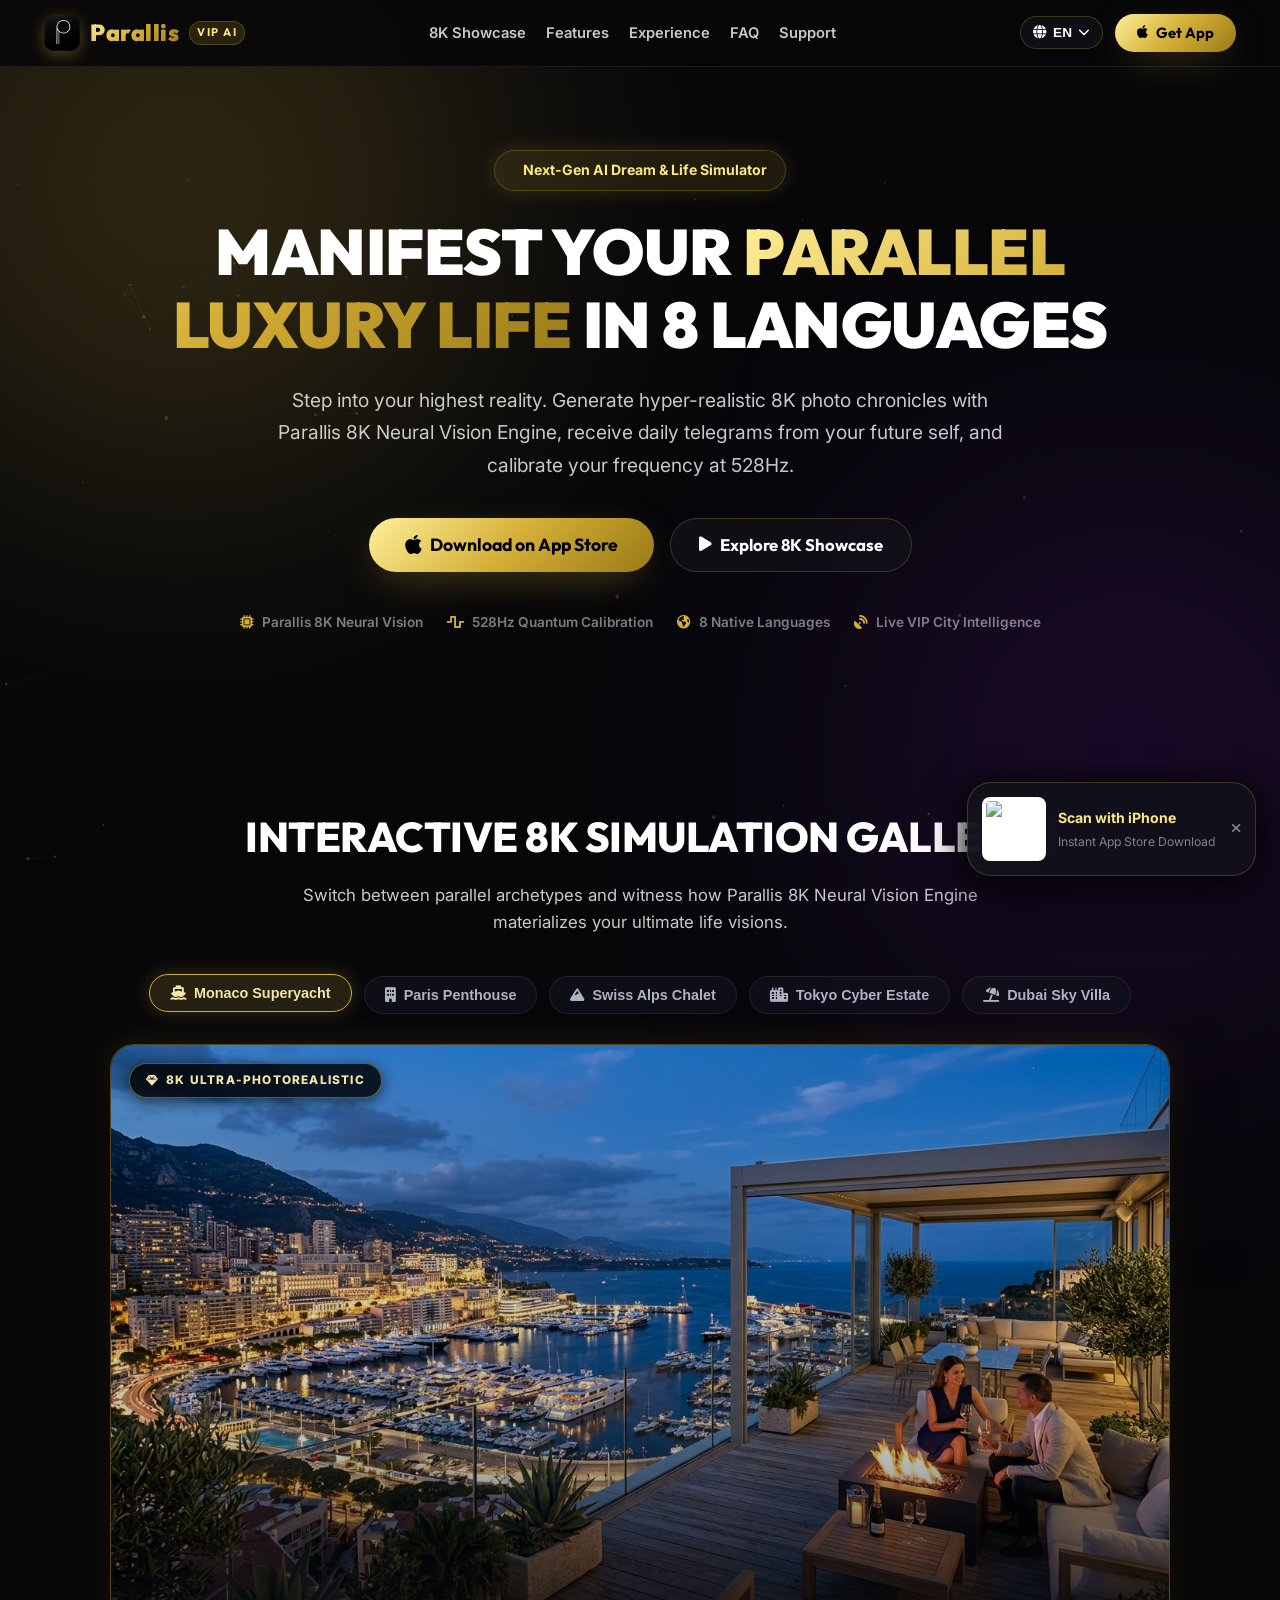
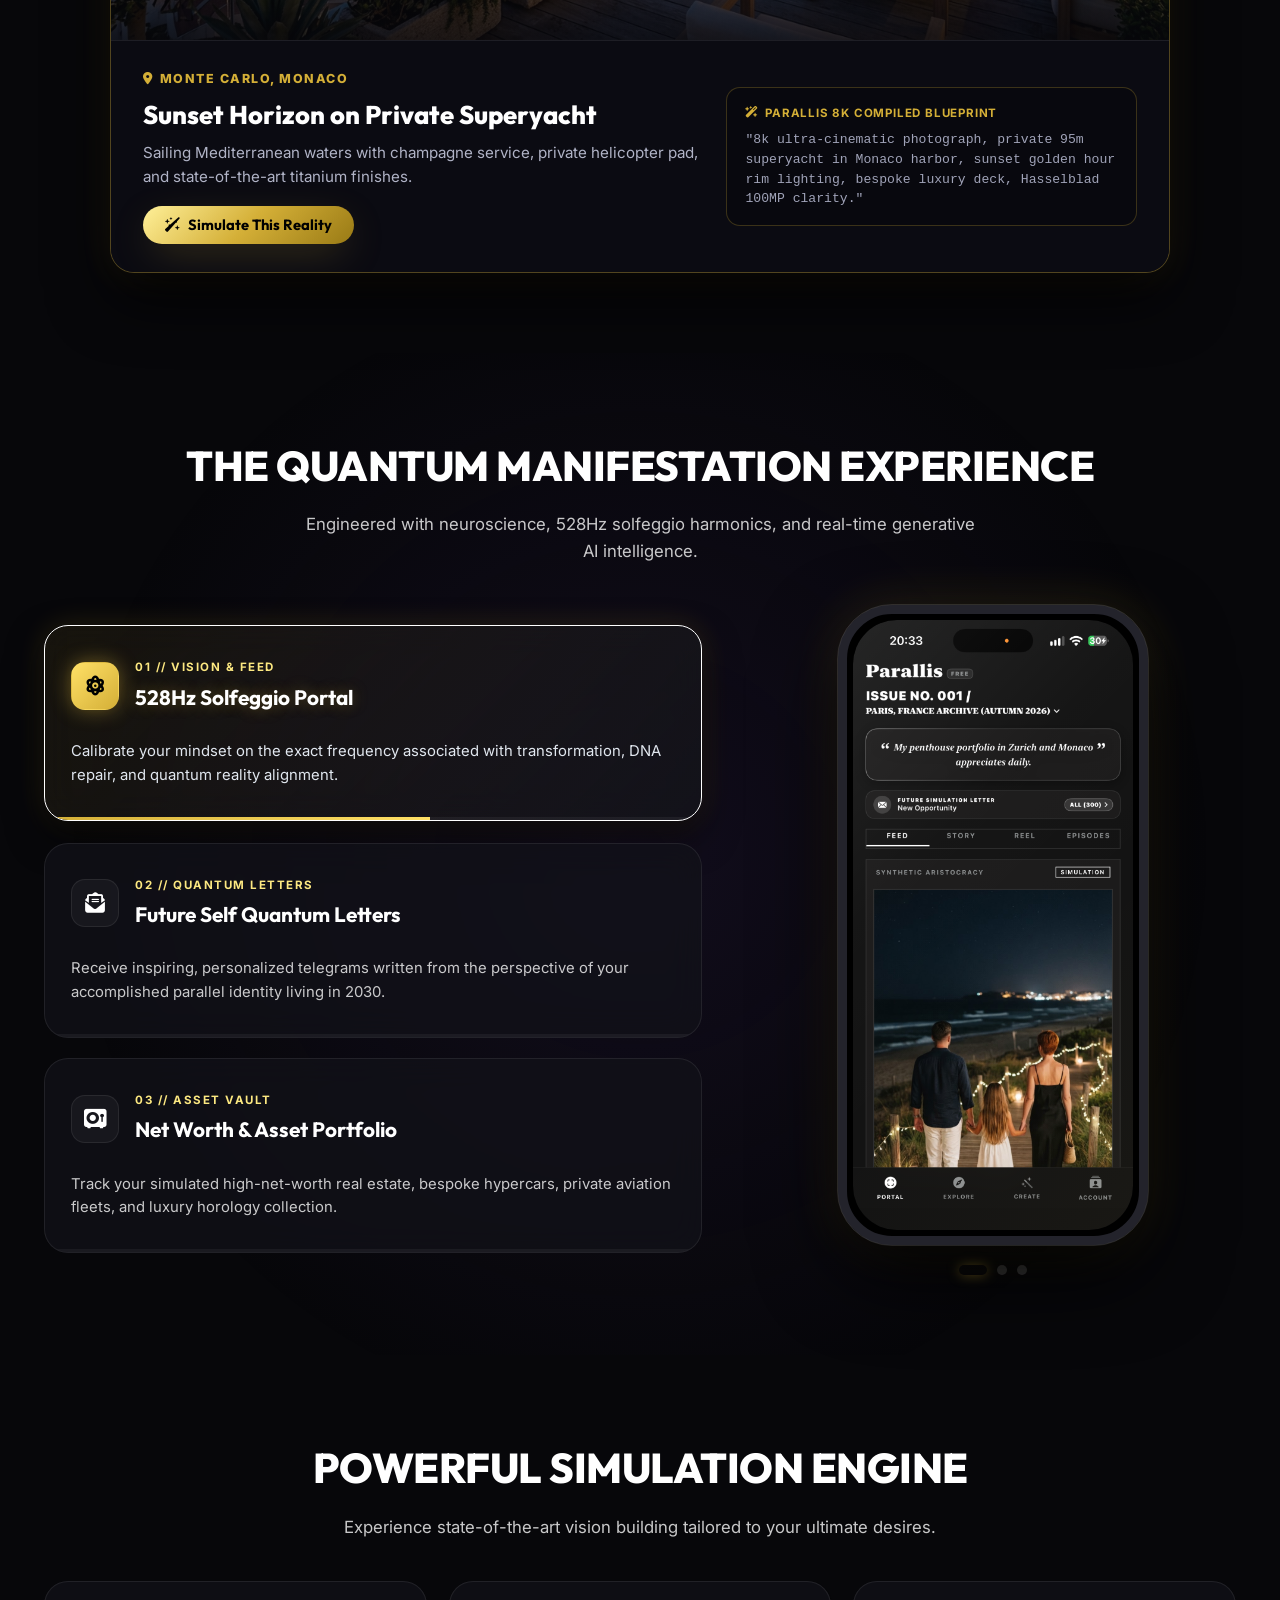
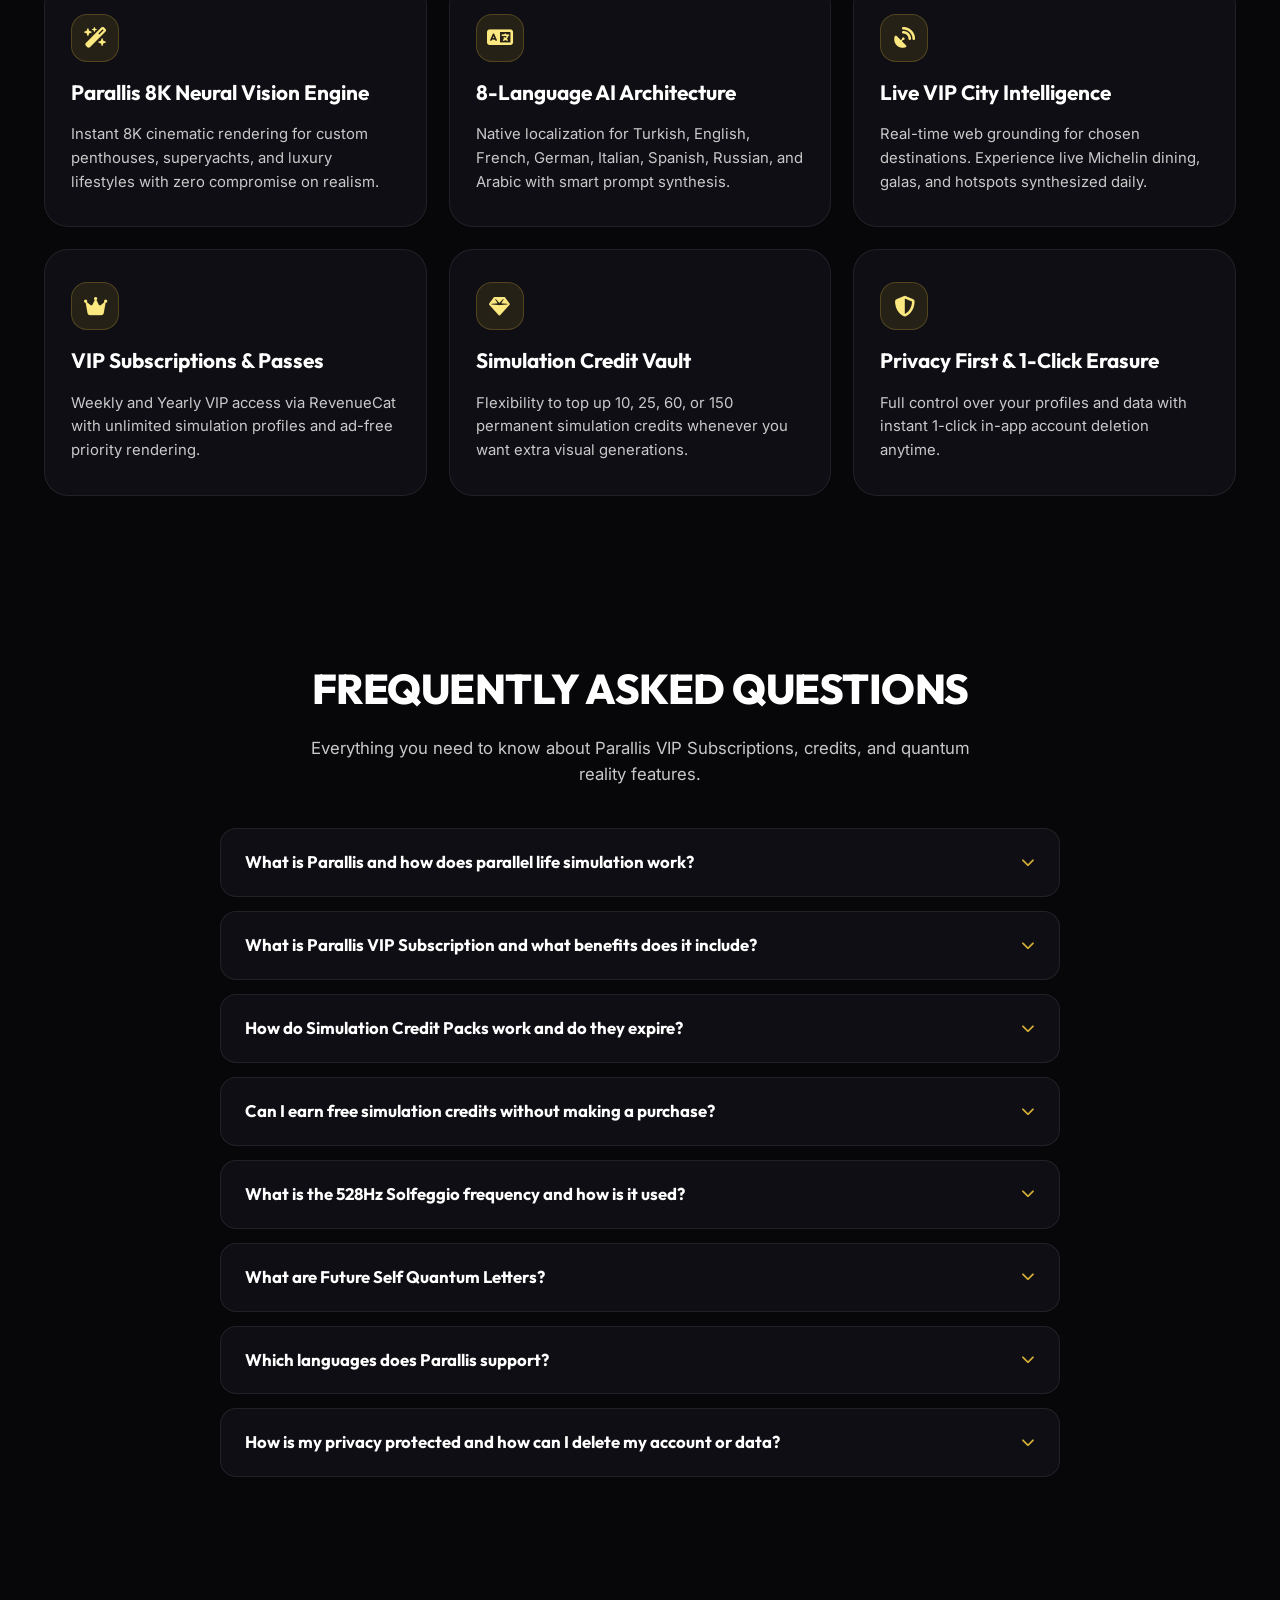
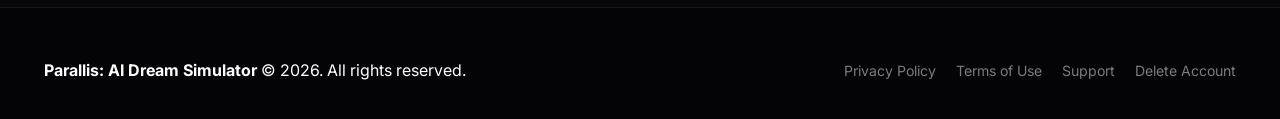
==== commit 21026b02: "feat(ui): add interactive iPhone 16 Pro mockup slider with authentic app screenshots across 8 langua" ====
--- a/index.html
+++ b/index.html
@@ -382,61 +382,68 @@
             </div>
 
             <div class="mockup-grid">
-                <!-- Left Details -->
-                <div class="mockup-info">
-                    <div class="glass-card" style="margin-bottom: 24px;">
-                        <div class="card-icon"><i class="fa-solid fa-atom"></i></div>
-                        <h3 data-i18n="exp1Title">528Hz Solfeggio Portal</h3>
-                        <p data-i18n="exp1Body">Calibrate your mindset on the exact frequency associated with transformation, DNA repair, and quantum reality alignment.</p>
-                    </div>
-
-                    <div class="glass-card" style="margin-bottom: 24px;">
-                        <div class="card-icon"><i class="fa-solid fa-envelope-open-text"></i></div>
-                        <h3 data-i18n="exp2Title">Future Self Quantum Letters</h3>
-                        <p data-i18n="exp2Body">Receive inspiring, personalized telegrams written from the perspective of your accomplished parallel identity living in 2030.</p>
-                    </div>
-
-                    <div class="glass-card">
-                        <div class="card-icon"><i class="fa-solid fa-vault"></i></div>
-                        <h3 data-i18n="exp3Title">Net Worth & Asset Portfolio</h3>
-                        <p data-i18n="exp3Body">Track your simulated high-net-worth real estate, bespoke hypercars, private aviation fleets, and luxury horology collection.</p>
-                    </div>
-                </div>
-
-                <!-- Right iPhone 16 Pro Mockup Frame -->
-                <div class="mockup-phone">
-                    <div class="mockup-island"></div>
-                    <div class="mockup-screen">
-                        <div class="mockup-ui-card">
-                            <div style="font-size: 0.75rem; font-weight: 700; color: var(--gold-light); letter-spacing: 1.5px; text-transform: uppercase;">
-                                QUANTUM FREQUENCY PORTAL
-                            </div>
-                            <div class="mockup-portal-orb"></div>
-                            <div style="font-size: 1.2rem; font-weight: 800; color: #FFFFFF; margin-top: 10px;">
-                                528 Hz
-                            </div>
-                            <div style="font-size: 0.8rem; color: var(--text-muted); margin-top: 4px;">
-                                Miracle Tone & Reality Lock
+                <!-- Left Details: Interactive Feature Tabs -->
+                <div class="mockup-info" id="expCardsContainer">
+                    <div class="glass-card exp-card active" data-exp-index="0" onclick="setExperienceSlide(0)">
+                        <div class="exp-card-header">
+                            <div class="card-icon"><i class="fa-solid fa-atom"></i></div>
+                            <div class="exp-card-meta">
+                                <span class="exp-badge" data-i18n="expBadge1">01 // VISION & FEED</span>
+                                <h3 data-i18n="exp1Title">528Hz Solfeggio Portal</h3>
                             </div>
                         </div>
-
-                        <div style="margin: 0 14px; background: rgba(255,255,255,0.05); border-radius: 16px; padding: 14px; border: 1px solid var(--border-gold);">
-                            <div style="display: flex; align-items: center; justify-content: space-between; font-size: 0.75rem; color: var(--gold-light); font-weight: 700;">
-                                <span><i class="fa-solid fa-sun"></i> MORNING VIP BRIEFING</span>
-                                <span>LIVE</span>
-                            </div>
-                            <div style="font-size: 0.82rem; color: #FFFFFF; margin-top: 6px; line-height: 1.4;">
-                                "Your espresso is ready overlooking Monaco harbor. Major private equity deal on the table today, Visionary."
+                        <p data-i18n="exp1Body">Calibrate your mindset on the exact frequency associated with transformation, DNA repair, and quantum reality alignment.</p>
+                        <div class="exp-card-progress"><div class="exp-progress-bar"></div></div>
+                    </div>
+
+                    <div class="glass-card exp-card" data-exp-index="1" onclick="setExperienceSlide(1)">
+                        <div class="exp-card-header">
+                            <div class="card-icon"><i class="fa-solid fa-envelope-open-text"></i></div>
+                            <div class="exp-card-meta">
+                                <span class="exp-badge" data-i18n="expBadge2">02 // QUANTUM LETTERS</span>
+                                <h3 data-i18n="exp2Title">Future Self Quantum Letters</h3>
                             </div>
                         </div>
-
-                        <div style="margin: 10px 14px 0; background: rgba(0,0,0,0.5); border-radius: 16px; padding: 12px; border: 1px solid var(--border-subtle); display: flex; align-items: center; justify-content: space-between;">
-                            <div>
-                                <div style="font-size: 0.7rem; color: var(--text-muted);">SIMULATED NET WORTH</div>
-                                <div style="font-size: 1.1rem; font-weight: 800; color: var(--gold-light);">$48,500,000</div>
+                        <p data-i18n="exp2Body">Receive inspiring, personalized telegrams written from the perspective of your accomplished parallel identity living in 2030.</p>
+                        <div class="exp-card-progress"><div class="exp-progress-bar"></div></div>
+                    </div>
+
+                    <div class="glass-card exp-card" data-exp-index="2" onclick="setExperienceSlide(2)">
+                        <div class="exp-card-header">
+                            <div class="card-icon"><i class="fa-solid fa-vault"></i></div>
+                            <div class="exp-card-meta">
+                                <span class="exp-badge" data-i18n="expBadge3">03 // ASSET VAULT</span>
+                                <h3 data-i18n="exp3Title">Net Worth & Asset Portfolio</h3>
                             </div>
-                            <i class="fa-solid fa-arrow-trend-up" style="color: #10B981; font-size: 1.2rem;"></i>
                         </div>
+                        <p data-i18n="exp3Body">Track your simulated high-net-worth real estate, bespoke hypercars, private aviation fleets, and luxury horology collection.</p>
+                        <div class="exp-card-progress"><div class="exp-progress-bar"></div></div>
+                    </div>
+                </div>
+
+                <!-- Right iPhone 16 Pro Mockup Frame with Live App Showcase -->
+                <div class="mockup-phone-container">
+                    <div class="mockup-phone">
+                        <div class="mockup-screen">
+                            <div class="mockup-slider" id="mockupSlider">
+                                <div class="mockup-slide active" data-slide="0">
+                                    <img src="assets/images/mockup_portal.png" alt="Parallis 528Hz Quantum Portal & Feed" class="mockup-img" loading="eager">
+                                </div>
+                                <div class="mockup-slide" data-slide="1">
+                                    <img src="assets/images/mockup_letter.png" alt="Parallis Future Self Quantum Letter" class="mockup-img" loading="lazy">
+                                </div>
+                                <div class="mockup-slide" data-slide="2">
+                                    <img src="assets/images/mockup_vault.jpg" alt="Parallis Luxury Asset Portfolio" class="mockup-img" loading="lazy">
+                                </div>
+                            </div>
+                            <div class="mockup-glare"></div>
+                        </div>
+                    </div>
+                    <!-- Navigation Dots under Phone -->
+                    <div class="mockup-dots" id="mockupDots">
+                        <button class="mockup-dot active" onclick="setExperienceSlide(0)" aria-label="Portal Screen"></button>
+                        <button class="mockup-dot" onclick="setExperienceSlide(1)" aria-label="Letter Screen"></button>
+                        <button class="mockup-dot" onclick="setExperienceSlide(2)" aria-label="Portfolio Screen"></button>
                     </div>
                 </div>
             </div>
@@ -626,6 +633,7 @@
                 tabMonaco: "Monaco Superyacht", tabParis: "Paris Penthouse", tabSwiss: "Swiss Alps Chalet", tabTokyo: "Tokyo Cyber Estate", tabDubai: "Dubai Sky Villa",
                 promptLabel: "Parallis 8K Compiled Blueprint", btnSimulateThis: "Simulate This Reality",
                 expHeading: "THE QUANTUM MANIFESTATION EXPERIENCE", expSub: "Engineered with neuroscience, 528Hz solfeggio harmonics, and real-time generative AI intelligence.",
+                expBadge1: "01 // VISION & FEED", expBadge2: "02 // QUANTUM LETTERS", expBadge3: "03 // ASSET VAULT",
                 exp1Title: "528Hz Solfeggio Portal", exp1Body: "Calibrate your mindset on the exact frequency associated with transformation, DNA repair, and quantum reality alignment.",
                 exp2Title: "Future Self Quantum Letters", exp2Body: "Receive inspiring, personalized telegrams written from the perspective of your accomplished parallel identity living in 2030.",
                 exp3Title: "Net Worth & Asset Portfolio", exp3Body: "Track your simulated high-net-worth real estate, bespoke hypercars, private aviation fleets, and luxury horology collection.",
@@ -658,6 +666,7 @@
                 tabMonaco: "Monako Süperyatı", tabParis: "Paris Penthouse", tabSwiss: "İsviçre Alpleri Şatosu", tabTokyo: "Tokyo Siber Rezidans", tabDubai: "Dubai Sky Villa",
                 promptLabel: "Parallis 8K Derlenmiş İstem Mimarisi", btnSimulateThis: "Bu Hayatı Simüle Et",
                 expHeading: "KUANTUM TEZAHÜR DENEYİMİ", expSub: "Nörobilim, 528Hz solfeggio frekansları ve gerçek zamanlı üretken yapay zeka ile tasarlandı.",
+                expBadge1: "01 // VİZYON & AKIŞ", expBadge2: "02 // KUANTUM MEKTUPLAR", expBadge3: "03 // LÜKS VARLIK KASASI",
                 exp1Title: "528Hz Kuantum Portalı", exp1Body: "Zihninizi dönüşüm, DNA onarımı ve kuantum paralel evren hizalanması frekansı olan 528Hz'e kilitleyin.",
                 exp2Title: "Gelecekten Kuantum Mektuplar", exp2Body: "2030'da zirveye ulaşmış paralel benliğinizin kaleminden her gün size özel yazılmış ilham verici mektuplar alın.",
                 exp3Title: "Lüks Varlık Kasası", exp3Body: "Simüle edilmiş lüks gayrimenkullerinizi, kişiye özel süper arabalarınızı ve özel jet filonuzu takip edin.",
@@ -671,7 +680,7 @@
                 faqHeading: "SIKÇA SORULAN SORULAR", faqSub: "Parallis VIP üyeliği, krediler ve kuantum gerçeklik özellikleri hakkında merak edilen her şey.",
                 q1: "Parallis Nedir ve Paralel Hayat Simülasyonu Nasıl Çalışır?", a1: "Parallis, hayal ettiğiniz alternatif paralel hayatı yapay zeka ile canlandıran yeni nesil bir vizyon ve tezahür simülatörüdür. Karakterinizi seçer; kariyer, lüks yaşam tarzı ve şehrinizi belirlersiniz. Özel Parallis 8K Nöral Görsel Motorumuz bu hayatı size özel 8K sinematik fotoğraf serileri ve ilham verici hikayelerle gerçeğe dönüştürür.",
                 q2: "Parallis VIP Üyeliği Nedir ve Neler Sunar?", a2: "Sınırsız sayıda paralel hayat profili oluşturma, tamamen reklamsız kullanım, en yüksek öncelikli 8K nöral görsel üretimi ve özel lüks hikaye paketleri sunar. Haftalık veya yıllık abonelik seçenekleriyle sunulur ve Apple ID ayarlarınızdan dilediğiniz an tek tıkla iptal edilebilir.",
-                q3: "Simülasyon Kredi Paketleri Nasıl Çalışır, Süresi Biter mi?", a3: "Kredi paketleri (10, 25, 60 veya 150 kredi) tek seferlik satın alımlardır ve asla kullanım süresi dolmaz (non-expiring). VIP üyeliğiniz olsun ya da olmasın, dilediğiniz zaman ekstra 8K simülasyon sahneleri üretmek için süresiz olarak kullanabilirsiniz.",
+                q3: "Simülasyon Kredi Paketleri Nasıl Çalışır, Süresi Biter mi?", a3: "Kredi paketleri (10, 25, 60 veya 150 kredi) tek seferlik alımlardır ve asla kullanım süresi dolmaz (non-expiring). VIP üyeliğiniz olsun ya da olmasın, dilediğiniz zaman ekstra 8K simülasyon sahneleri üretmek için süresiz olarak kullanabilirsiniz.",
                 q4: "Ücret Ödemeden Ücretsiz Simülasyon Kredisi Kazanabilir miyim?", a4: "Evet! Parallis içerisinde kısa ödüllü reklamları izleyerek tamamen ücretsiz simülasyon kredisi kazanabilir ve hayalinizdeki sahneleri sıfır maliyetle görselleştirmeye devam edebilirsiniz.",
                 q5: "528Hz Solfeggio Frekansı Nedir ve Nasıl Kullanılır?", a5: "528Hz, ses terapisi ve nörobilimde 'Dönüşüm ve Mucize Tonu' olarak bilinen saf bir frekanstır. Parallis'in Portal sekmesinde yerleşik 528Hz harmonik oynatıcıyı açarak vizyonlarınızı hayal ederken zihninizi sakinleştirebilir, odaklanabilir ve derin alfa meditasyon durumuna geçebilirsiniz.",
                 q6: "Gelecekten Gelen Benlik Mektupları (Future Self Telegrams) Nedir?", a6: "2030 yılındaki hedeflerine ulaşmış, başarı ve refah içindeki paralel kimliğinizin bakış açısından her gün size özel olarak yazılan ilham verici mektuplardır. Günlük motivasyonunuzu yüksek tutmak ve hedeflerinize odaklanmanızı sağlamak için tasarlanmıştır.",
@@ -690,6 +699,7 @@
                 tabMonaco: "Superyacht Monaco", tabParis: "Penthouse Paris", tabSwiss: "Chalet Alpes Suisses", tabTokyo: "Domaine Cyber Tokyo", tabDubai: "Villa Céleste Dubaï",
                 promptLabel: "Plan compilé Parallis 8K Neural Vision", btnSimulateThis: "Simuler cette réalité",
                 expHeading: "L'EXPÉRIENCE QUANTIQUE", expSub: "Conçu avec les neurosciences, les harmoniques 528Hz et l'IA générative en temps réel.",
+                expBadge1: "01 // VISION & FIL D'ACTUALITÉ", expBadge2: "02 // TÉLÉGRAMMES QUANTIQUES", expBadge3: "03 // COFFRE D'ACTIFS",
                 exp1Title: "Portail Solfeggio 528Hz", exp1Body: "Ajustez votre esprit sur la fréquence de transformation et d'alignement quantique.",
                 exp2Title: "Lettres Quantiques du Futur", exp2Body: "Recevez chaque jour des messages inspirants écrits par votre futur moi accompli en 2030.",
                 exp3Title: "Coffre-fort d'Actifs & Patrimoine", exp3Body: "Suivez votre patrimoine simulé, vos supercars sur mesure et vos jets privés.",
@@ -722,6 +732,7 @@
                 tabMonaco: "Monaco Superyacht", tabParis: "Paris Penthouse", tabSwiss: "Schweizer Alpen Chalet", tabTokyo: "Tokio Cyber Anwesen", tabDubai: "Dubai Sky Villa",
                 promptLabel: "Parallis 8K Neural Blueprint", btnSimulateThis: "Diese Realität simulieren",
                 expHeading: "DAS QUANTEN-MANIFESTATIONS-ERLEBNIS", expSub: "Entwickelt mit Neurowissenschaften, 528Hz Frequenzen und generativer Echtzeit-KI.",
+                expBadge1: "01 // VISION & FEED", expBadge2: "02 // QUANTEN-BRIEFE", expBadge3: "03 // VERMÖGENSTRESOR",
                 exp1Title: "528Hz Solfeggio Portal", exp1Body: "Stimmen Sie Ihren Geist auf die Frequenz der Transformation und Realitätsausrichtung ein.",
                 exp2Title: "Quantenbriefe aus der Zukunft", exp2Body: "Erhalten Sie tägliche Botschaften, geschrieben aus der Sicht Ihres erfolgreichen Ichs im Jahr 2030.",
                 exp3Title: "Vermögens- und Asset-Tresor", exp3Body: "Verfolgen Sie Ihre simulierten Luxusimmobilien, Supersportwagen und Privatjets.",
@@ -754,6 +765,7 @@
                 tabMonaco: "Superyacht Monaco", tabParis: "Attico a Parigi", tabSwiss: "Chalet Alpi Svizzere", tabTokyo: "Tenuta Cyber Tokyo", tabDubai: "Sky Villa Dubai",
                 promptLabel: "Blueprint Parallis 8K Neural Vision", btnSimulateThis: "Simula Questa Realtà",
                 expHeading: "L'ESPERIENZA QUANTISTICA", expSub: "Progettato con neuroscienze, frequenze a 528Hz e intelligenza artificiale generativa in tempo reale.",
+                expBadge1: "01 // VISIONE & FEED", expBadge2: "02 // LETTERE QUANTISTICHE", expBadge3: "03 // FORZIERE ASSET",
                 exp1Title: "Portale Solfeggio 528Hz", exp1Body: "Sintonizza la tua mente sulla frequenza della trasformazione e dell'allineamento quantistico.",
                 exp2Title: "Lettere Quantistiche dal Futuro", exp2Body: "Ricevi ogni giorno messaggi ispiratori scritti dalla prospettiva del tuo io realizzato nel 2030.",
                 exp3Title: "Vault Patrimoniale & Asset", exp3Body: "Monitora i tuoi immobili di lusso, le supercar esclusive e la tua flotta di jet privati.",
@@ -786,6 +798,7 @@
                 tabMonaco: "Superyate en Mónaco", tabParis: "Ático en París", tabSwiss: "Chalet Alpes Suizos", tabTokyo: "Finca Cíber Tokio", tabDubai: "Sky Villa Dubái",
                 promptLabel: "Estructura compilada Parallis 8K Neural Vision", btnSimulateThis: "Simular Esta Realidad",
                 expHeading: "LA EXPERIENCIA CUÁNTICA", expSub: "Diseñado con neurociencia, frecuencias de 528Hz e IA generativa en tiempo real.",
+                expBadge1: "01 // VISIÓN Y FEED", expBadge2: "02 // CARTAS CUÁNTICAS", expBadge3: "03 // BÓVEDA DE ACTIVOS",
                 exp1Title: "Portal Solfeggio 528Hz", exp1Body: "Alinea tu mente con la frecuencia exacta de transformación y sincronización cuántica.",
                 exp2Title: "Cartas Cuánticas del Futuro", exp2Body: "Recibe mensajes inspiradores escritos desde la perspectiva de tu yo realizado en 2030.",
                 exp3Title: "Bóveda de Patrimonio y Activos", exp3Body: "Supervisa tus propiedades exclusivas, superdeportivos y flota de jets privados.",
@@ -818,6 +831,7 @@
                 tabMonaco: "Суперъяхта в Монако", tabParis: "Пентхаус в Париже", tabSwiss: "Шале в Альпах", tabTokyo: "Кибер-поместье в Токио", tabDubai: "Скай-вилла в Дубае",
                 promptLabel: "Скомпилированная структура Parallis 8K", btnSimulateThis: "Симулировать эту жизнь",
                 expHeading: "КВАНТОВЫЙ ОПЫТ МАНИФЕСТАЦИИ", expSub: "Создан на стыке нейробиологии, частот 528 Гц и генеративного искусственного интеллекта.",
+                expBadge1: "01 // ВИДЕНИЕ И ЛЕНТА", expBadge2: "02 // КВАНТОВЫЕ ПИСЬМА", expBadge3: "03 // ХРАНИЛИЩЕ АКТИВОВ",
                 exp1Title: "Портал 528 Гц", exp1Body: "Настройте сознание на частоту трансформации и квантового выравнивания реальности.",
                 exp2Title: "Квантовые письма из будущего", exp2Body: "Получайте вдохновляющие послания, написанные от лица вашего успешного «я» из 2030 года.",
                 exp3Title: "Хранилище активов и капитала", exp3Body: "Отслеживайте элитную недвижимость, коллекционные суперкары и частные джеты.",
@@ -850,6 +864,7 @@
                 tabMonaco: "يخت موناكو الفاخر", tabParis: "بنتهاوس باريس", tabSwiss: "شاليه جبال الألب السويسرية", tabTokyo: "قصر طوكيو السيبراني", tabDubai: "فيلا دبي السماوية",
                 promptLabel: "مخطط أوامر Parallis 8K العصبي", btnSimulateThis: "محاكاة هذا الواقع",
                 expHeading: "تجربة التجلي الكمومي", expSub: "مصممة بعلوم الأعصاب وترددات 528 هرتز والذكاء الاصطناعي التوليدي الفوري.",
+                expBadge1: "01 // الرؤية وخلاصة التجارب", expBadge2: "02 // الرسائل الكمومية", expBadge3: "03 // خزينة الأصول الفاخرة",
                 exp1Title: "بوابة تردد 528 هرتز", exp1Body: "اضبط ذهنك على التردد الدقيق المرتبط بالتحول وإعادة المحاذاة الكمومية للواقع.",
                 exp2Title: "رسائل كمومية من المستقبل", exp2Body: "احصل يومياً على رسائل ملهمة مكتوبة من منظور ذاتك المحققة لأهدافها في عام 2030.",
                 exp3Title: "خزينة الأصول وصافي الثروة", exp3Body: "تتبع عقاراتك الفارهة، وسياراتك الخارقة، وأسطول طائراتك الخاصة.",
@@ -1187,6 +1202,98 @@
             const img = new Image();
             img.src = src;
         });
+
+        // Preload App Mockup Images
+        const mockupImages = [
+            "assets/images/mockup_portal.png",
+            "assets/images/mockup_letter.png",
+            "assets/images/mockup_vault.jpg"
+        ];
+        mockupImages.forEach(src => {
+            const img = new Image();
+            img.src = src;
+        });
+
+        // Interactive Experience Showcase Slider (UI/UX Pro Max)
+        let currentExpIndex = 0;
+        let expInterval = null;
+        let expProgressTimer = null;
+        const EXP_SLIDE_DURATION = 6000;
+
+        function setExperienceSlide(index, manual = true) {
+            currentExpIndex = index;
+            const cards = document.querySelectorAll('.exp-card');
+            const slides = document.querySelectorAll('.mockup-slide');
+            const dots = document.querySelectorAll('.mockup-dot');
+
+            cards.forEach((card, i) => {
+                const isActive = (i === index);
+                card.classList.toggle('active', isActive);
+                const pb = card.querySelector('.exp-progress-bar');
+                if (pb && !isActive) {
+                    pb.style.width = '0%';
+                }
+            });
+
+            slides.forEach((slide, i) => {
+                slide.classList.toggle('active', i === index);
+            });
+
+            dots.forEach((dot, i) => {
+                dot.classList.toggle('active', i === index);
+            });
+
+            if (manual) {
+                restartExpAutoPlay();
+            }
+            startExpProgressBar();
+        }
+
+        function startExpProgressBar() {
+            clearInterval(expProgressTimer);
+            const activeCard = document.querySelector(`.exp-card[data-exp-index="${currentExpIndex}"]`);
+            const activeBar = activeCard ? activeCard.querySelector('.exp-progress-bar') : null;
+            if (!activeBar) return;
+
+            activeBar.style.width = '0%';
+            const startTime = Date.now();
+            expProgressTimer = setInterval(() => {
+                const elapsed = Date.now() - startTime;
+                const pct = Math.min(100, (elapsed / EXP_SLIDE_DURATION) * 100);
+                activeBar.style.width = pct + '%';
+                if (pct >= 100) {
+                    clearInterval(expProgressTimer);
+                }
+            }, 40);
+        }
+
+        function nextExperienceSlide() {
+            const nextIdx = (currentExpIndex + 1) % 3;
+            setExperienceSlide(nextIdx, false);
+        }
+
+        function restartExpAutoPlay() {
+            clearInterval(expInterval);
+            expInterval = setInterval(nextExperienceSlide, EXP_SLIDE_DURATION);
+        }
+
+        function pauseExpAutoPlay() {
+            clearInterval(expInterval);
+            clearInterval(expProgressTimer);
+        }
+
+        function initExperienceShowcase() {
+            const expContainer = document.getElementById('expCardsContainer');
+            if (expContainer) {
+                expContainer.addEventListener('mouseenter', pauseExpAutoPlay);
+                expContainer.addEventListener('mouseleave', () => {
+                    restartExpAutoPlay();
+                    startExpProgressBar();
+                });
+            }
+            setExperienceSlide(0, false);
+            restartExpAutoPlay();
+        }
 
 
         function getActiveLang() {
@@ -1362,7 +1469,7 @@
             }
         }
 
-        // Initialize Quantum Canvas & Language
+        // Initialize Quantum Canvas, Language & Experience Showcase
         initQuantumCanvas();
 
         function initParallisLanguage() {
@@ -1372,9 +1479,11 @@
                 const savedLang = localStorage.getItem('parallis_lang') || (navigator.language ? navigator.language.slice(0, 2).toLowerCase() : 'en');
                 const initialLang = queryLang || (translations[savedLang] ? savedLang : 'en');
                 setLanguage(initialLang);
+                initExperienceShowcase();
             } catch (err) {
                 console.error("Language initialization failed:", err);
                 setLanguage('en');
+                initExperienceShowcase();
             }
         }
 
--- a/style.css
+++ b/style.css
@@ -655,74 +655,224 @@
     word-break: break-word;
 }
 
-/* iPhone 16 Pro Mockup Section */
+/* iPhone 16 Pro Mockup Section (UI/UX Pro Max) */
 .mockup-grid {
     display: grid;
-    grid-template-columns: 1fr 1fr;
-    gap: 50px;
-    align-items: center;
-    margin-top: 30px;
+    grid-template-columns: 1.15fr 0.85fr;
+    gap: 48px;
+    align-items: center;
+    margin-top: 36px;
+}
+
+.exp-card {
+    background: var(--bg-card);
+    border: 1px solid var(--border-subtle);
+    border-radius: var(--radius-lg);
+    padding: 24px 26px;
+    margin-bottom: 20px;
+    cursor: pointer;
+    position: relative;
+    overflow: hidden;
+    transition: all 0.35s cubic-bezier(0.2, 0.8, 0.2, 1);
+}
+
+.exp-card:last-child {
+    margin-bottom: 0;
+}
+
+.exp-card:hover {
+    border-color: rgba(212, 175, 55, 0.4);
+    transform: translateY(-2px);
+}
+
+.exp-card.active {
+    background: linear-gradient(135deg, rgba(212, 175, 55, 0.08) 0%, rgba(19, 19, 26, 0.95) 100%);
+    border-color: var(--gold);
+    box-shadow: 0 16px 36px rgba(0, 0, 0, 0.6), 0 0 30px rgba(212, 175, 55, 0.16);
+    transform: translateY(-2px);
+}
+
+.exp-card-header {
+    display: flex;
+    align-items: center;
+    gap: 16px;
+    margin-bottom: 12px;
+}
+
+.exp-card-meta {
+    display: flex;
+    flex-direction: column;
+    gap: 4px;
+}
+
+.exp-badge {
+    font-size: 0.72rem;
+    font-weight: 700;
+    letter-spacing: 1.5px;
+    color: var(--gold-light);
+    text-transform: uppercase;
+}
+
+.exp-card h3 {
+    margin: 0;
+    font-size: 1.25rem;
+    font-weight: 700;
+    color: #FFFFFF;
+    transition: color 0.3s;
+}
+
+.exp-card.active h3 {
+    color: #FFFFFF;
+    text-shadow: 0 0 15px rgba(212, 175, 55, 0.35);
+}
+
+.exp-card p {
+    margin: 0;
+    font-size: 0.92rem;
+    line-height: 1.55;
+    color: var(--text-muted);
+}
+
+.exp-card.active p {
+    color: #E2E8F0;
+}
+
+.exp-card .card-icon {
+    width: 48px;
+    height: 48px;
+    border-radius: 14px;
+    background: rgba(255, 255, 255, 0.04);
+    border: 1px solid var(--border-subtle);
+    display: flex;
+    align-items: center;
+    justify-content: center;
+    font-size: 1.25rem;
+    color: var(--gold);
+    flex-shrink: 0;
+    transition: all 0.3s ease;
+}
+
+.exp-card.active .card-icon {
+    background: linear-gradient(135deg, #FFE066, #D4AF37);
+    color: #000000;
+    box-shadow: 0 0 20px rgba(212, 175, 55, 0.45);
+    border-color: transparent;
+}
+
+/* Progress bar inside active card */
+.exp-card-progress {
+    position: absolute;
+    bottom: 0;
+    left: 0;
+    width: 100%;
+    height: 3px;
+    background: rgba(255, 255, 255, 0.05);
+    overflow: hidden;
+}
+
+.exp-progress-bar {
+    width: 0%;
+    height: 100%;
+    background: linear-gradient(90deg, #D4AF37, #FFE066);
+    transition: width 0.05s linear;
+}
+
+/* iPhone Frame */
+.mockup-phone-container {
+    display: flex;
+    flex-direction: column;
+    align-items: center;
+    gap: 20px;
 }
 
 .mockup-phone {
     position: relative;
     width: 310px;
-    height: 620px;
+    height: 640px;
     margin: 0 auto;
     background: #000000;
-    border-radius: 52px;
-    border: 8px solid #2B2B36;
-    box-shadow: 0 25px 60px rgba(0,0,0,0.8), 0 0 40px var(--gold-glow);
-    padding: 10px;
+    border-radius: 54px;
+    border: 9px solid #23232B;
+    outline: 1px solid rgba(255, 255, 255, 0.12);
+    box-shadow: 0 30px 80px rgba(0, 0, 0, 0.9), 0 0 50px rgba(212, 175, 55, 0.18);
+    padding: 6px;
     overflow: hidden;
 }
 
 .mockup-screen {
     width: 100%;
     height: 100%;
-    border-radius: 40px;
-    background: #0B0B0F;
+    border-radius: 44px;
+    background: #000000;
     overflow: hidden;
     position: relative;
-    display: flex;
-    flex-direction: column;
-}
-
-.mockup-island {
+}
+
+.mockup-slider {
+    position: relative;
+    width: 100%;
+    height: 100%;
+}
+
+.mockup-slide {
     position: absolute;
-    top: 8px;
-    left: 50%;
-    transform: translateX(-50%);
-    width: 86px;
-    height: 22px;
-    background: #000000;
-    border-radius: 20px;
-    z-index: 10;
-}
-
-.mockup-ui-card {
-    margin: 36px 12px 12px;
-    background: var(--bg-card);
-    border: 1px solid var(--border-gold);
-    border-radius: 18px;
-    padding: 16px;
-    text-align: center;
-}
-
-.mockup-portal-orb {
-    width: 110px;
-    height: 110px;
-    margin: 8px auto;
+    inset: 0;
+    width: 100%;
+    height: 100%;
+    opacity: 0;
+    transform: scale(0.96);
+    transition: opacity 0.5s cubic-bezier(0.4, 0, 0.2, 1), transform 0.5s cubic-bezier(0.4, 0, 0.2, 1);
+    pointer-events: none;
+}
+
+.mockup-slide.active {
+    opacity: 1;
+    transform: scale(1);
+    pointer-events: auto;
+    z-index: 2;
+}
+
+.mockup-img {
+    width: 100%;
+    height: 100%;
+    object-fit: cover;
+    object-position: top center;
+    display: block;
+    user-select: none;
+    -webkit-user-drag: none;
+}
+
+.mockup-glare {
+    position: absolute;
+    inset: 0;
+    pointer-events: none;
+    z-index: 5;
+    background: linear-gradient(135deg, rgba(255, 255, 255, 0.08) 0%, rgba(255, 255, 255, 0.01) 35%, rgba(0, 0, 0, 0) 60%, rgba(212, 175, 55, 0.03) 100%);
+    border-radius: 44px;
+}
+
+.mockup-dots {
+    display: flex;
+    align-items: center;
+    gap: 10px;
+}
+
+.mockup-dot {
+    width: 10px;
+    height: 10px;
     border-radius: 50%;
-    background: radial-gradient(circle, #FFE066 0%, #D4AF37 40%, #7E22CE 100%);
-    box-shadow: 0 0 35px var(--gold-glow);
-    animation: rotatePortal 8s linear infinite;
-}
-
-@keyframes rotatePortal {
-    0% { transform: rotate(0deg) scale(0.96); }
-    50% { transform: rotate(180deg) scale(1.04); }
-    100% { transform: rotate(360deg) scale(0.96); }
+    background: rgba(255, 255, 255, 0.2);
+    border: none;
+    cursor: pointer;
+    transition: all 0.3s ease;
+    padding: 0;
+}
+
+.mockup-dot.active {
+    width: 28px;
+    border-radius: 10px;
+    background: var(--gold);
+    box-shadow: 0 0 12px rgba(212, 175, 55, 0.6);
 }
 
 /* Bento Grid */
@@ -975,7 +1125,10 @@
     }
     .mockup-grid {
         grid-template-columns: 1fr;
-        text-align: center;
+        gap: 40px;
+    }
+    .mockup-info {
+        text-align: left;
     }
 }
 
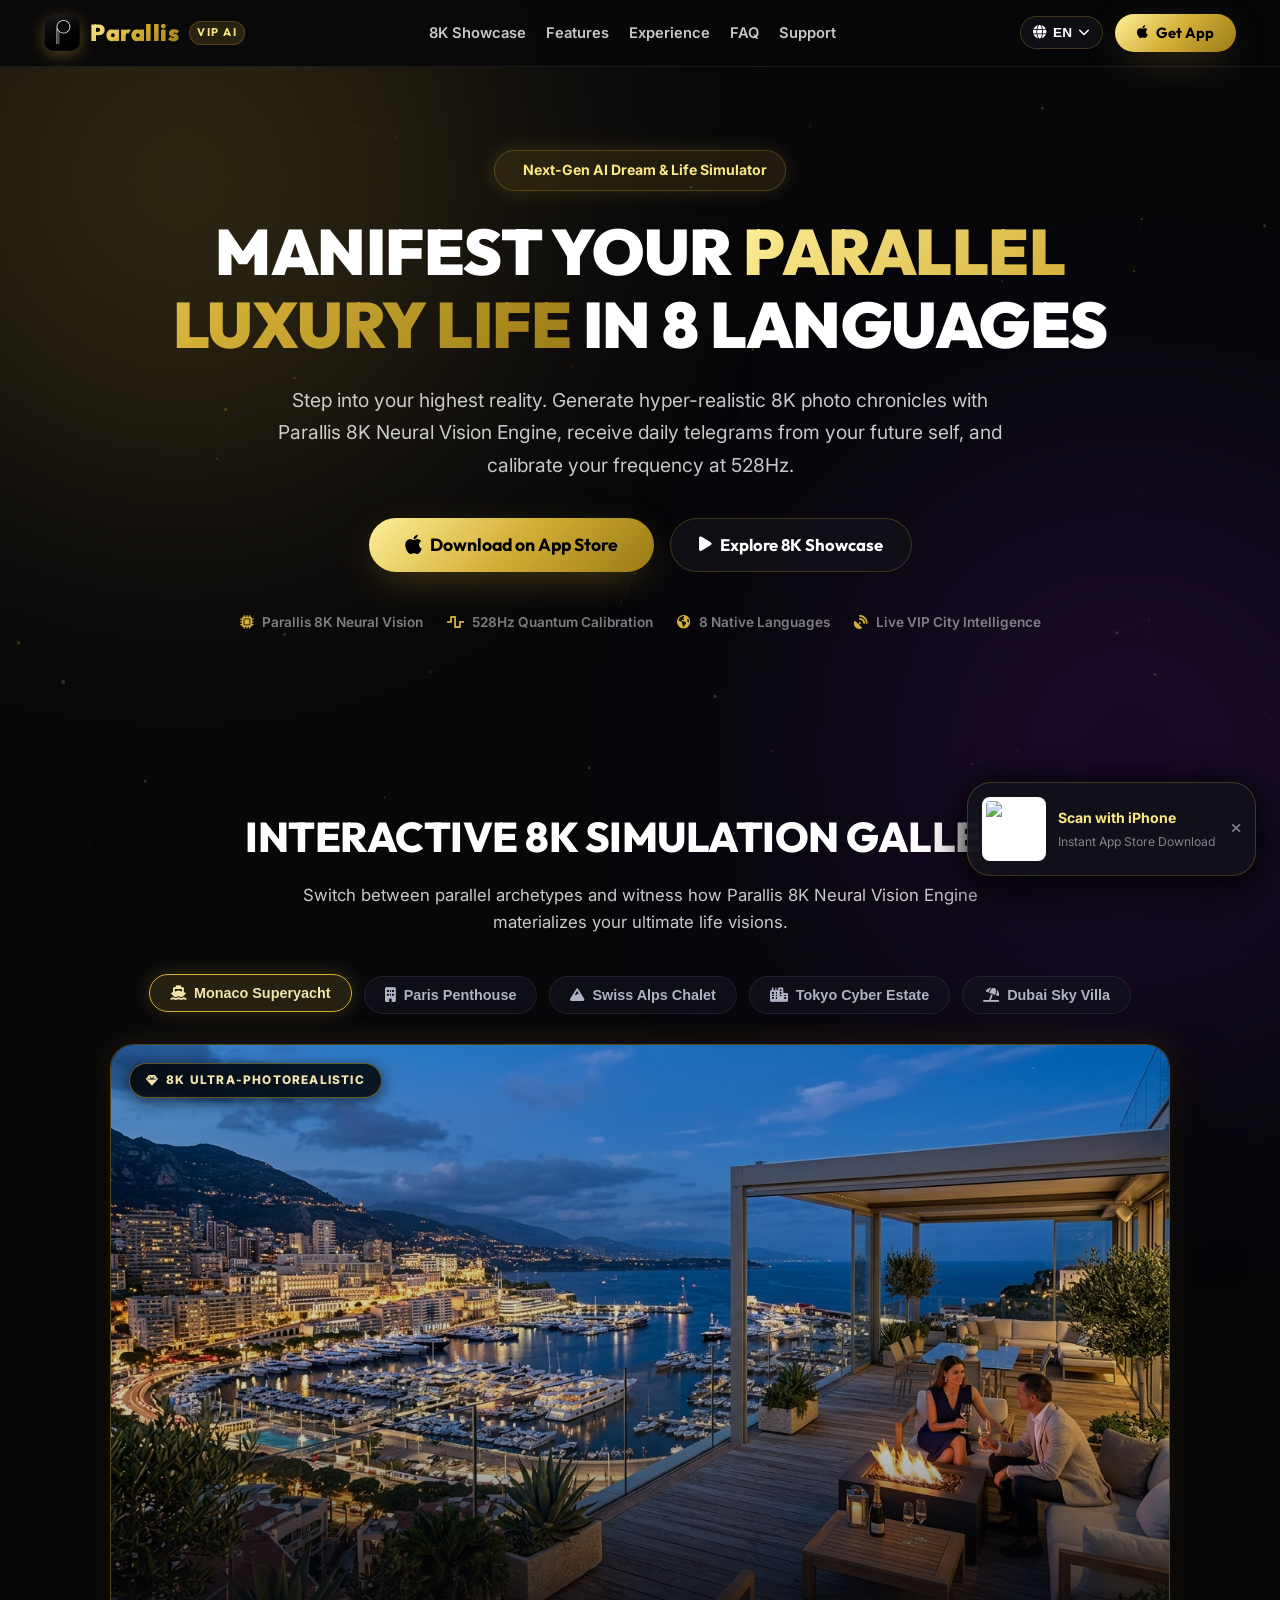
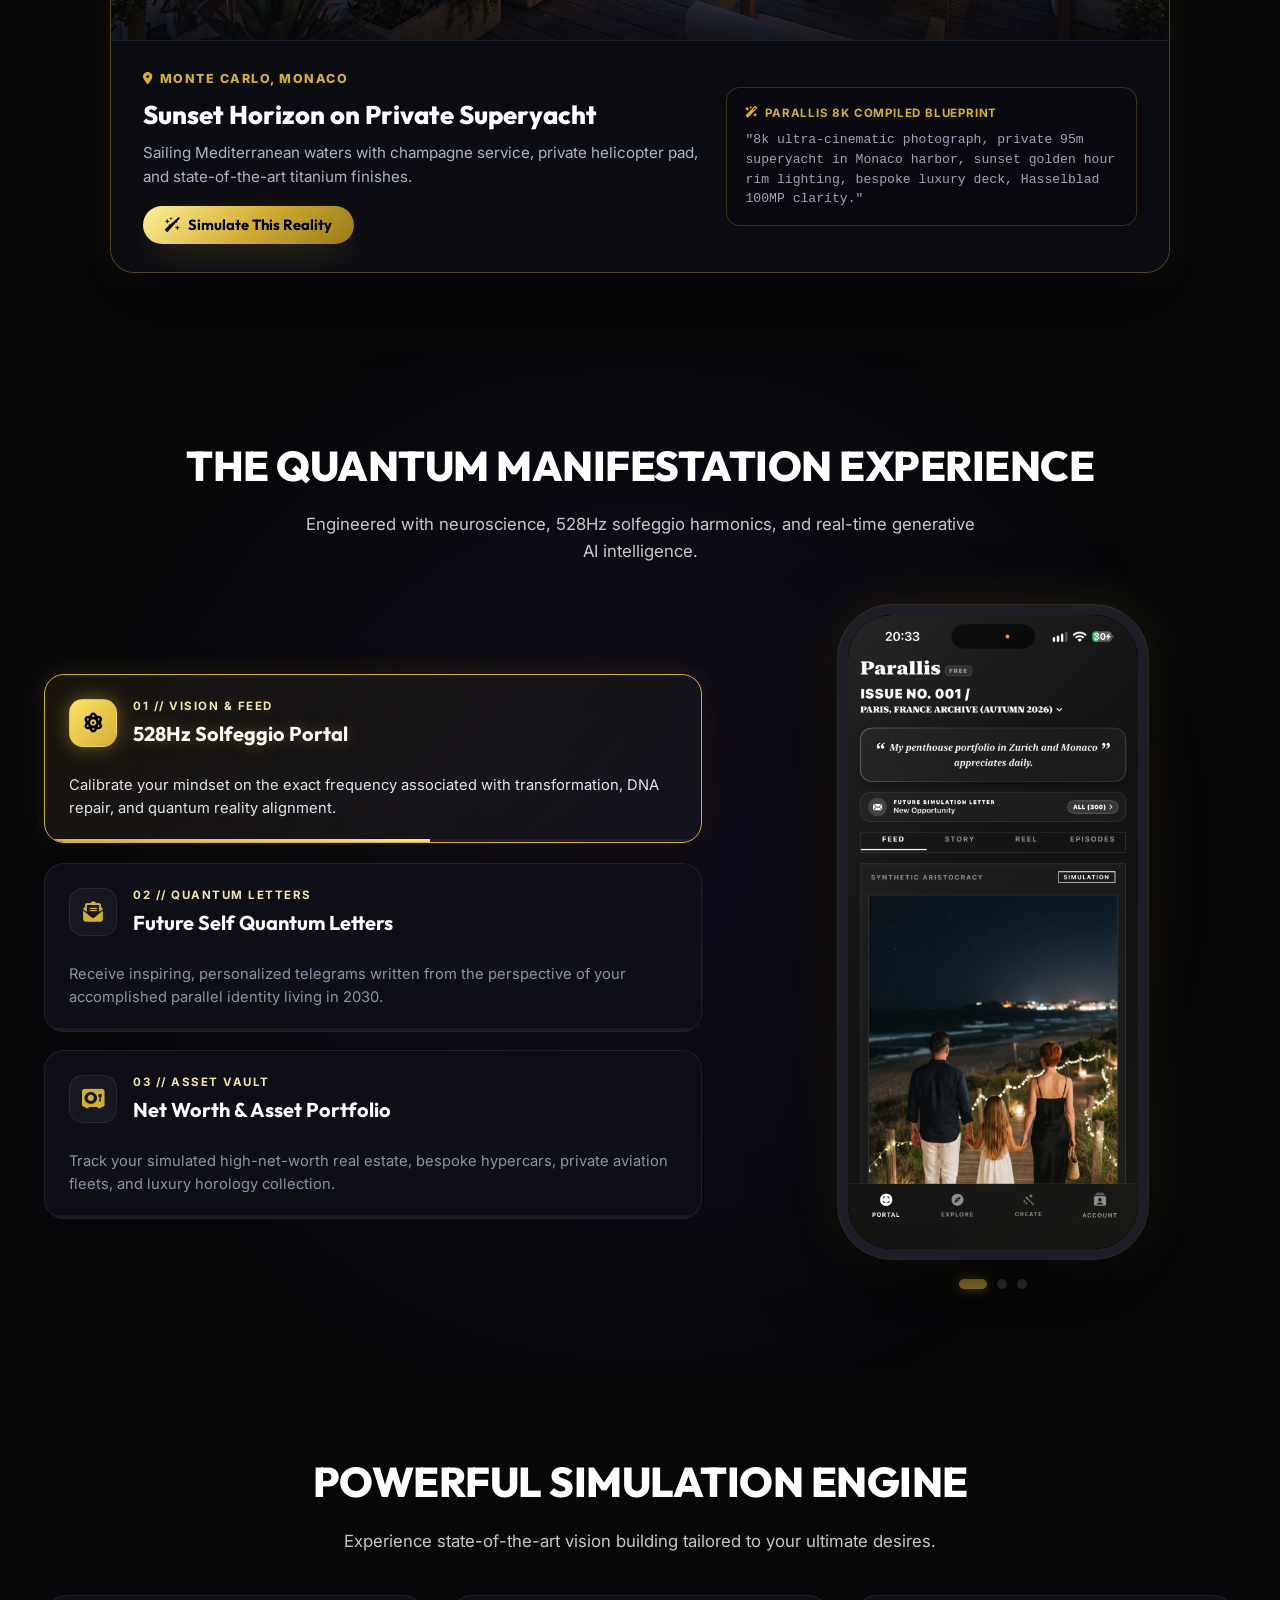
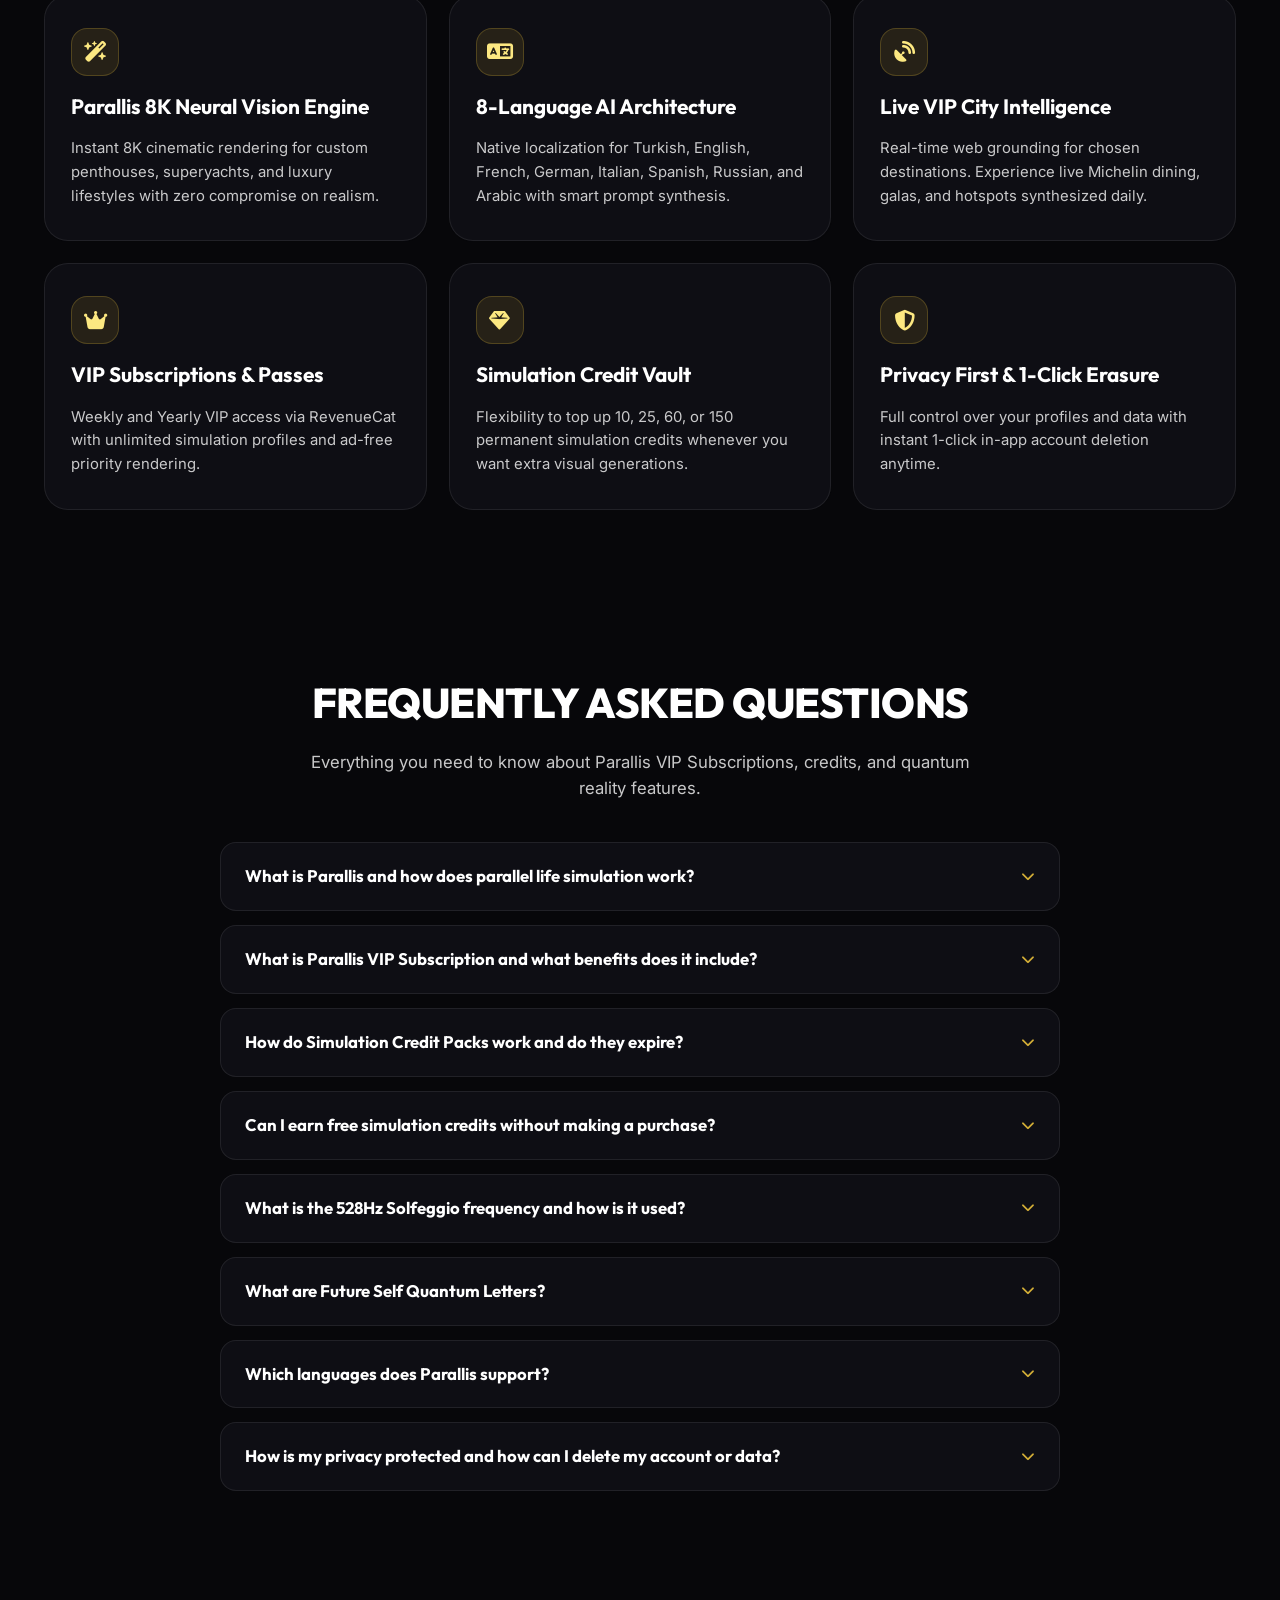
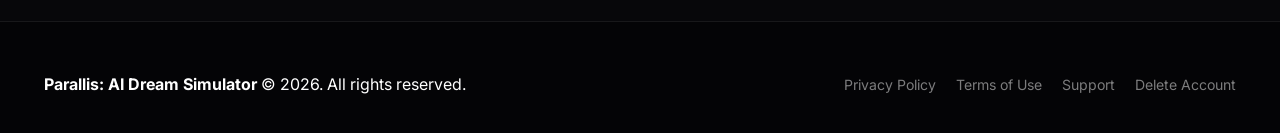
==== commit 864ffa64: "fix(mockup): pixel-perfect 471x1024 phone frame scaling and bulletproof slide switching" ====
--- a/index.html
+++ b/index.html
@@ -6,7 +6,7 @@
     <meta name="tiktok-developers-site-verification" content="v9OdkHOTxzB3ZUgegV8G3WuGj8kKvDRr">
     <title>Parallis: AI Dream Simulator - Official Web Portal</title>
     <meta name="description" content="Parallis: AI Dream Simulator - Manifest your parallel luxury life in 8K using Parallis 8K Neural Vision Engine, 528Hz quantum portal, and live VIP city intelligence in 8 languages.">
-    <link rel="stylesheet" href="style.css?v=5">
+    <link rel="stylesheet" href="style.css?v=8">
     <link rel="stylesheet" href="https://cdnjs.cloudflare.com/ajax/libs/font-awesome/6.4.0/css/all.min.css">
 
     <style id="showcase-theatre-css">
@@ -194,6 +194,226 @@
             color: #A0A3B8;
             line-height: 1.5;
             word-break: break-word;
+        }
+
+        /* Experience Mockup Section (UI/UX Pro Max) */
+        .mockup-grid {
+            display: grid;
+            grid-template-columns: 1.15fr 0.85fr;
+            gap: 48px;
+            align-items: center;
+            margin-top: 36px;
+        }
+        @media (max-width: 1024px) {
+            .mockup-grid {
+                grid-template-columns: 1fr;
+                gap: 40px;
+            }
+        }
+        .exp-card {
+            background: #0E0E16;
+            border: 1px solid rgba(255, 255, 255, 0.08);
+            border-radius: 20px;
+            padding: 22px 24px;
+            margin-bottom: 18px;
+            cursor: pointer;
+            position: relative;
+            overflow: hidden;
+            transition: all 0.35s cubic-bezier(0.2, 0.8, 0.2, 1);
+            text-align: left;
+        }
+        [dir="rtl"] .exp-card {
+            text-align: right;
+        }
+        .exp-card:last-child {
+            margin-bottom: 0;
+        }
+        .exp-card:hover {
+            border-color: rgba(212, 175, 55, 0.4);
+            transform: translateY(-2px);
+        }
+        .exp-card.active {
+            background: linear-gradient(135deg, rgba(212, 175, 55, 0.09) 0%, rgba(19, 19, 28, 0.98) 100%);
+            border-color: #D4AF37;
+            box-shadow: 0 16px 36px rgba(0, 0, 0, 0.6), 0 0 30px rgba(212, 175, 55, 0.16);
+            transform: translateY(-2px);
+        }
+        .exp-card-header {
+            display: flex;
+            align-items: center;
+            gap: 16px;
+            margin-bottom: 10px;
+        }
+        [dir="rtl"] .exp-card-header {
+            flex-direction: row-reverse;
+        }
+        .exp-card-meta {
+            display: flex;
+            flex-direction: column;
+            gap: 3px;
+        }
+        .exp-badge {
+            font-size: 0.72rem;
+            font-weight: 700;
+            letter-spacing: 1.5px;
+            color: #F3E5AB;
+            text-transform: uppercase;
+        }
+        .exp-card h3 {
+            margin: 0;
+            font-size: 1.25rem;
+            font-weight: 700;
+            color: #FFFFFF;
+        }
+        .exp-card.active h3 {
+            color: #FFFFFF;
+            text-shadow: 0 0 15px rgba(212, 175, 55, 0.35);
+        }
+        .exp-card p {
+            margin: 0;
+            font-size: 0.92rem;
+            line-height: 1.55;
+            color: #8E92A8;
+        }
+        .exp-card.active p {
+            color: #E2E8F0;
+        }
+        .exp-card .card-icon {
+            width: 48px;
+            height: 48px;
+            border-radius: 14px;
+            background: rgba(255, 255, 255, 0.04);
+            border: 1px solid rgba(255, 255, 255, 0.08);
+            display: flex;
+            align-items: center;
+            justify-content: center;
+            font-size: 1.25rem;
+            color: #D4AF37;
+            flex-shrink: 0;
+            transition: all 0.3s ease;
+        }
+        .exp-card.active .card-icon {
+            background: linear-gradient(135deg, #FFE066, #D4AF37);
+            color: #000000;
+            box-shadow: 0 0 20px rgba(212, 175, 55, 0.45);
+            border-color: transparent;
+        }
+        .exp-card-progress {
+            position: absolute;
+            bottom: 0;
+            left: 0;
+            width: 100%;
+            height: 3px;
+            background: rgba(255, 255, 255, 0.05);
+            overflow: hidden;
+        }
+        .exp-progress-bar {
+            width: 0%;
+            height: 100%;
+            background: linear-gradient(90deg, #D4AF37, #FFE066);
+            transition: width 0.05s linear;
+        }
+        .mockup-phone-container {
+            display: flex;
+            flex-direction: column;
+            align-items: center;
+            justify-content: center;
+            gap: 16px;
+            margin: 0 auto;
+        }
+        .mockup-phone {
+            position: relative;
+            width: 310px;
+            height: 654px;
+            box-sizing: border-box;
+            background: #000000;
+            border-radius: 54px;
+            border: 10px solid #1E1E26;
+            outline: 1px solid rgba(255, 255, 255, 0.12);
+            box-shadow: 0 30px 80px rgba(0, 0, 0, 0.9), 0 0 50px rgba(212, 175, 55, 0.18);
+            padding: 0;
+            margin: 0 auto;
+            display: flex;
+            align-items: center;
+            justify-content: center;
+            overflow: hidden;
+        }
+        .mockup-screen {
+            position: relative;
+            width: 290px;
+            height: 634px;
+            box-sizing: border-box;
+            border-radius: 44px;
+            overflow: hidden;
+            background: #000000;
+            flex-shrink: 0;
+        }
+        .mockup-slider {
+            position: relative;
+            width: 100%;
+            height: 100%;
+            overflow: hidden;
+        }
+        .mockup-slide {
+            position: absolute;
+            top: 0;
+            left: 0;
+            width: 100%;
+            height: 100%;
+            opacity: 0;
+            visibility: hidden;
+            transition: opacity 0.4s ease, transform 0.4s ease;
+            transform: scale(0.97);
+            pointer-events: none;
+            z-index: 1;
+        }
+        .mockup-slide.active {
+            opacity: 1 !important;
+            visibility: visible !important;
+            transform: scale(1) !important;
+            pointer-events: auto !important;
+            z-index: 5 !important;
+        }
+        .mockup-img {
+            width: 100% !important;
+            height: 100% !important;
+            object-fit: cover !important;
+            object-position: center top !important;
+            display: block !important;
+            border-radius: 44px;
+            user-select: none;
+            -webkit-user-drag: none;
+        }
+        .mockup-glare {
+            position: absolute;
+            inset: 0;
+            pointer-events: none;
+            z-index: 10;
+            background: linear-gradient(135deg, rgba(255, 255, 255, 0.08) 0%, rgba(255, 255, 255, 0.01) 35%, transparent 60%, rgba(212, 175, 55, 0.03) 100%);
+            border-radius: 44px;
+        }
+        .mockup-dots {
+            display: flex;
+            justify-content: center;
+            align-items: center;
+            gap: 10px;
+            margin-top: 4px;
+        }
+        .mockup-dot {
+            width: 10px;
+            height: 10px;
+            border-radius: 50%;
+            background: rgba(255, 255, 255, 0.25);
+            border: none;
+            cursor: pointer;
+            transition: all 0.3s ease;
+            padding: 0;
+        }
+        .mockup-dot.active {
+            width: 28px;
+            border-radius: 10px;
+            background: #D4AF37;
+            box-shadow: 0 0 12px rgba(212, 175, 55, 0.6);
         }
     </style>
 </head>
@@ -426,14 +646,14 @@
                     <div class="mockup-phone">
                         <div class="mockup-screen">
                             <div class="mockup-slider" id="mockupSlider">
-                                <div class="mockup-slide active" data-slide="0">
-                                    <img src="assets/images/mockup_portal.png" alt="Parallis 528Hz Quantum Portal & Feed" class="mockup-img" loading="eager">
+                                <div class="mockup-slide active" data-slide="0" style="opacity: 1; visibility: visible; z-index: 5;">
+                                    <img src="assets/images/mockup_portal.png?v=3" alt="Parallis 528Hz Quantum Portal & Feed" class="mockup-img" loading="eager">
                                 </div>
-                                <div class="mockup-slide" data-slide="1">
-                                    <img src="assets/images/mockup_letter.png" alt="Parallis Future Self Quantum Letter" class="mockup-img" loading="lazy">
+                                <div class="mockup-slide" data-slide="1" style="opacity: 0; visibility: hidden; z-index: 1;">
+                                    <img src="assets/images/mockup_letter.png?v=3" alt="Parallis Future Self Quantum Letter" class="mockup-img" loading="eager">
                                 </div>
-                                <div class="mockup-slide" data-slide="2">
-                                    <img src="assets/images/mockup_vault.jpg" alt="Parallis Luxury Asset Portfolio" class="mockup-img" loading="lazy">
+                                <div class="mockup-slide" data-slide="2" style="opacity: 0; visibility: hidden; z-index: 1;">
+                                    <img src="assets/images/mockup_vault.jpg?v=3" alt="Parallis Luxury Asset Portfolio" class="mockup-img" loading="eager">
                                 </div>
                             </div>
                             <div class="mockup-glare"></div>
@@ -441,9 +661,9 @@
                     </div>
                     <!-- Navigation Dots under Phone -->
                     <div class="mockup-dots" id="mockupDots">
-                        <button class="mockup-dot active" onclick="setExperienceSlide(0)" aria-label="Portal Screen"></button>
-                        <button class="mockup-dot" onclick="setExperienceSlide(1)" aria-label="Letter Screen"></button>
-                        <button class="mockup-dot" onclick="setExperienceSlide(2)" aria-label="Portfolio Screen"></button>
+                        <button type="button" class="mockup-dot active" onclick="setExperienceSlide(0)" aria-label="Portal Screen"></button>
+                        <button type="button" class="mockup-dot" onclick="setExperienceSlide(1)" aria-label="Letter Screen"></button>
+                        <button type="button" class="mockup-dot" onclick="setExperienceSlide(2)" aria-label="Portfolio Screen"></button>
                     </div>
                 </div>
             </div>
@@ -1236,7 +1456,12 @@
             });
 
             slides.forEach((slide, i) => {
-                slide.classList.toggle('active', i === index);
+                const isActive = (i === index);
+                slide.classList.toggle('active', isActive);
+                slide.style.opacity = isActive ? '1' : '0';
+                slide.style.visibility = isActive ? 'visible' : 'hidden';
+                slide.style.zIndex = isActive ? '5' : '1';
+                slide.style.transform = isActive ? 'scale(1)' : 'scale(0.97)';
             });
 
             dots.forEach((dot, i) => {
--- a/style.css
+++ b/style.css
@@ -788,24 +788,30 @@
 .mockup-phone {
     position: relative;
     width: 310px;
-    height: 640px;
+    height: 654px;
+    box-sizing: border-box;
     margin: 0 auto;
     background: #000000;
     border-radius: 54px;
-    border: 9px solid #23232B;
+    border: 10px solid #1E1E26;
     outline: 1px solid rgba(255, 255, 255, 0.12);
     box-shadow: 0 30px 80px rgba(0, 0, 0, 0.9), 0 0 50px rgba(212, 175, 55, 0.18);
-    padding: 6px;
+    padding: 0;
+    display: flex;
+    align-items: center;
+    justify-content: center;
     overflow: hidden;
 }
 
 .mockup-screen {
-    width: 100%;
-    height: 100%;
+    position: relative;
+    width: 290px;
+    height: 634px;
+    box-sizing: border-box;
     border-radius: 44px;
     background: #000000;
     overflow: hidden;
-    position: relative;
+    flex-shrink: 0;
 }
 
 .mockup-slider {
